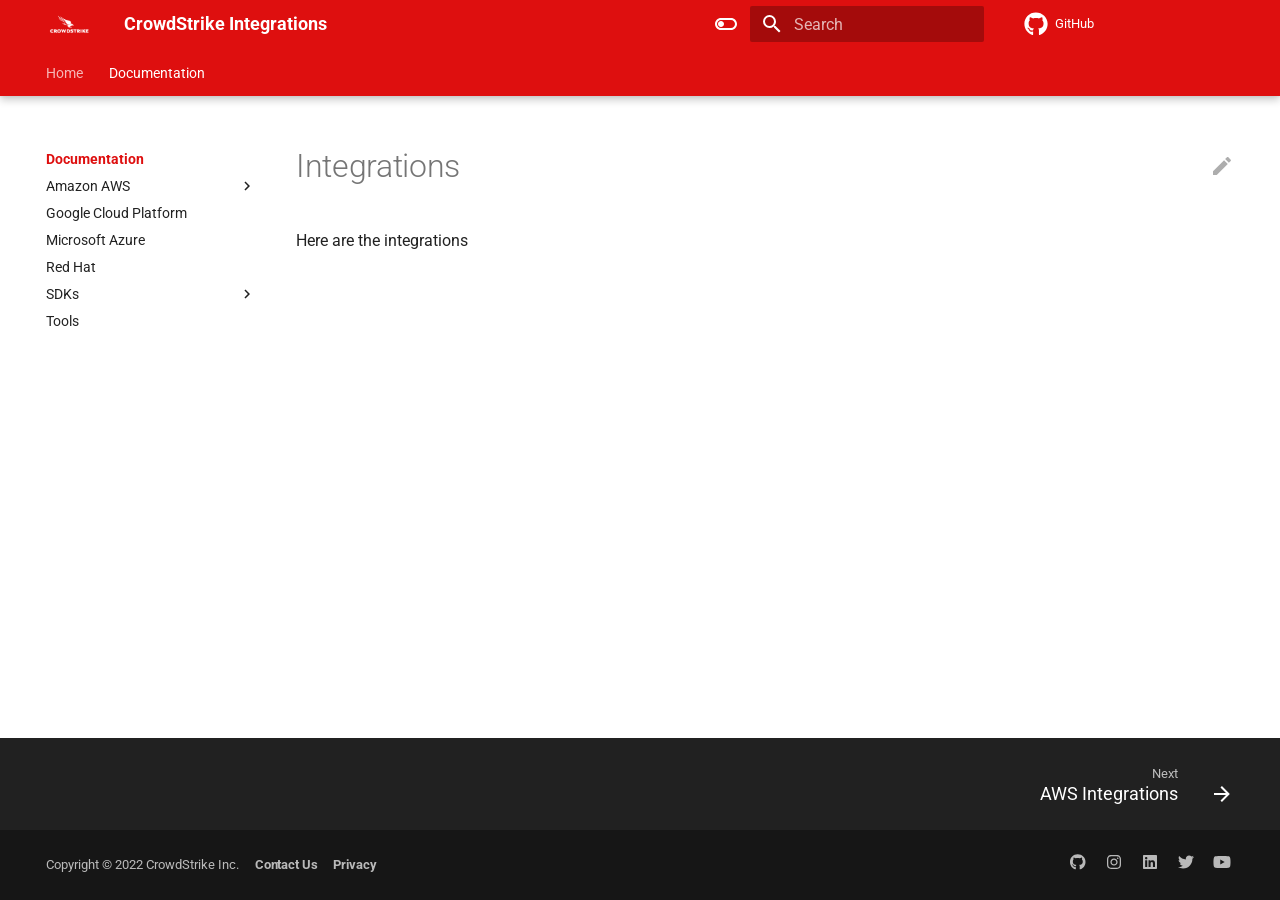
==== docs/index.html @ d3d18667 "Deployed 397cd1b with MkDocs version: 1.3.0" ====
<!doctype html>
<html lang="en" class="no-js">
  <head>
    
      <meta charset="utf-8">
      <meta name="viewport" content="width=device-width,initial-scale=1">
      
      
      
      <link rel="icon" href="../assets/img/CS_Logos_2020_FullRed.png">
      <meta name="generator" content="mkdocs-1.3.0, mkdocs-material-8.3.9">
    
    
      
        <title>Integrations - CrowdStrike Integrations</title>
      
    
    
      <link rel="stylesheet" href="../assets/stylesheets/main.1d29e8d0.min.css">
      
        
        <link rel="stylesheet" href="../assets/stylesheets/palette.cbb835fc.min.css">
        
      
      
    
    
    
      
        
        
        <link rel="preconnect" href="https://fonts.gstatic.com" crossorigin>
        <link rel="stylesheet" href="https://fonts.googleapis.com/css?family=Roboto:300,300i,400,400i,700,700i%7CRoboto+Mono:400,400i,700,700i&display=fallback">
        <style>:root{--md-text-font:"Roboto";--md-code-font:"Roboto Mono"}</style>
      
    
    
      <link rel="stylesheet" href="../stylesheets/extra.css">
    
    <script>__md_scope=new URL("..",location),__md_get=(e,_=localStorage,t=__md_scope)=>JSON.parse(_.getItem(t.pathname+"."+e)),__md_set=(e,_,t=localStorage,a=__md_scope)=>{try{t.setItem(a.pathname+"."+e,JSON.stringify(_))}catch(e){}}</script>
    
      

    
    
  </head>
  
  
    
    
      
    
    
    
    
    <body dir="ltr" data-md-color-scheme="default" data-md-color-primary="" data-md-color-accent="">
  
    
    
      <script>var palette=__md_get("__palette");if(palette&&"object"==typeof palette.color)for(var key of Object.keys(palette.color))document.body.setAttribute("data-md-color-"+key,palette.color[key])</script>
    
    <input class="md-toggle" data-md-toggle="drawer" type="checkbox" id="__drawer" autocomplete="off">
    <input class="md-toggle" data-md-toggle="search" type="checkbox" id="__search" autocomplete="off">
    <label class="md-overlay" for="__drawer"></label>
    <div data-md-component="skip">
      
        
        <a href="#integrations" class="md-skip">
          Skip to content
        </a>
      
    </div>
    <div data-md-component="announce">
      
    </div>
    
    
      

  

<header class="md-header md-header--lifted" data-md-component="header">
  <nav class="md-header__inner md-grid" aria-label="Header">
    <a href=".." title="CrowdStrike Integrations" class="md-header__button md-logo" aria-label="CrowdStrike Integrations" data-md-component="logo">
      
  <img src="../assets/img/CS_Logos_2020_FullWhite.png" alt="logo">

    </a>
    <label class="md-header__button md-icon" for="__drawer">
      <svg xmlns="http://www.w3.org/2000/svg" viewBox="0 0 24 24"><path d="M3 6h18v2H3V6m0 5h18v2H3v-2m0 5h18v2H3v-2Z"/></svg>
    </label>
    <div class="md-header__title" data-md-component="header-title">
      <div class="md-header__ellipsis">
        <div class="md-header__topic">
          <span class="md-ellipsis">
            CrowdStrike Integrations
          </span>
        </div>
        <div class="md-header__topic" data-md-component="header-topic">
          <span class="md-ellipsis">
            
              Integrations
            
          </span>
        </div>
      </div>
    </div>
    
      <form class="md-header__option" data-md-component="palette">
        
          
          
          <input class="md-option" data-md-color-media="" data-md-color-scheme="default" data-md-color-primary="" data-md-color-accent=""  aria-label="Switch to dark mode"  type="radio" name="__palette" id="__palette_1">
          
            <label class="md-header__button md-icon" title="Switch to dark mode" for="__palette_2" hidden>
              <svg xmlns="http://www.w3.org/2000/svg" viewBox="0 0 24 24"><path d="M17 6H7c-3.31 0-6 2.69-6 6s2.69 6 6 6h10c3.31 0 6-2.69 6-6s-2.69-6-6-6zm0 10H7c-2.21 0-4-1.79-4-4s1.79-4 4-4h10c2.21 0 4 1.79 4 4s-1.79 4-4 4zM7 9c-1.66 0-3 1.34-3 3s1.34 3 3 3 3-1.34 3-3-1.34-3-3-3z"/></svg>
            </label>
          
        
          
          
          <input class="md-option" data-md-color-media="" data-md-color-scheme="slate" data-md-color-primary="" data-md-color-accent=""  aria-label="Switch to light mode"  type="radio" name="__palette" id="__palette_2">
          
            <label class="md-header__button md-icon" title="Switch to light mode" for="__palette_1" hidden>
              <svg xmlns="http://www.w3.org/2000/svg" viewBox="0 0 24 24"><path d="M17 7H7a5 5 0 0 0-5 5 5 5 0 0 0 5 5h10a5 5 0 0 0 5-5 5 5 0 0 0-5-5m0 8a3 3 0 0 1-3-3 3 3 0 0 1 3-3 3 3 0 0 1 3 3 3 3 0 0 1-3 3Z"/></svg>
            </label>
          
        
      </form>
    
    
    
      <label class="md-header__button md-icon" for="__search">
        <svg xmlns="http://www.w3.org/2000/svg" viewBox="0 0 24 24"><path d="M9.5 3A6.5 6.5 0 0 1 16 9.5c0 1.61-.59 3.09-1.56 4.23l.27.27h.79l5 5-1.5 1.5-5-5v-.79l-.27-.27A6.516 6.516 0 0 1 9.5 16 6.5 6.5 0 0 1 3 9.5 6.5 6.5 0 0 1 9.5 3m0 2C7 5 5 7 5 9.5S7 14 9.5 14 14 12 14 9.5 12 5 9.5 5Z"/></svg>
      </label>
      <div class="md-search" data-md-component="search" role="dialog">
  <label class="md-search__overlay" for="__search"></label>
  <div class="md-search__inner" role="search">
    <form class="md-search__form" name="search">
      <input type="text" class="md-search__input" name="query" aria-label="Search" placeholder="Search" autocapitalize="off" autocorrect="off" autocomplete="off" spellcheck="false" data-md-component="search-query" required>
      <label class="md-search__icon md-icon" for="__search">
        <svg xmlns="http://www.w3.org/2000/svg" viewBox="0 0 24 24"><path d="M9.5 3A6.5 6.5 0 0 1 16 9.5c0 1.61-.59 3.09-1.56 4.23l.27.27h.79l5 5-1.5 1.5-5-5v-.79l-.27-.27A6.516 6.516 0 0 1 9.5 16 6.5 6.5 0 0 1 3 9.5 6.5 6.5 0 0 1 9.5 3m0 2C7 5 5 7 5 9.5S7 14 9.5 14 14 12 14 9.5 12 5 9.5 5Z"/></svg>
        <svg xmlns="http://www.w3.org/2000/svg" viewBox="0 0 24 24"><path d="M20 11v2H8l5.5 5.5-1.42 1.42L4.16 12l7.92-7.92L13.5 5.5 8 11h12Z"/></svg>
      </label>
      <nav class="md-search__options" aria-label="Search">
        
        <button type="reset" class="md-search__icon md-icon" aria-label="Clear" tabindex="-1">
          <svg xmlns="http://www.w3.org/2000/svg" viewBox="0 0 24 24"><path d="M19 6.41 17.59 5 12 10.59 6.41 5 5 6.41 10.59 12 5 17.59 6.41 19 12 13.41 17.59 19 19 17.59 13.41 12 19 6.41Z"/></svg>
        </button>
      </nav>
      
    </form>
    <div class="md-search__output">
      <div class="md-search__scrollwrap" data-md-scrollfix>
        <div class="md-search-result" data-md-component="search-result">
          <div class="md-search-result__meta">
            Initializing search
          </div>
          <ol class="md-search-result__list"></ol>
        </div>
      </div>
    </div>
  </div>
</div>
    
    
      <div class="md-header__source">
        <a href="https://github.com/crowdstrike/integrations" title="Go to repository" class="md-source" data-md-component="source">
  <div class="md-source__icon md-icon">
    
    <svg xmlns="http://www.w3.org/2000/svg" viewBox="0 0 496 512"><!--! Font Awesome Free 6.1.1 by @fontawesome - https://fontawesome.com License - https://fontawesome.com/license/free (Icons: CC BY 4.0, Fonts: SIL OFL 1.1, Code: MIT License) Copyright 2022 Fonticons, Inc.--><path d="M165.9 397.4c0 2-2.3 3.6-5.2 3.6-3.3.3-5.6-1.3-5.6-3.6 0-2 2.3-3.6 5.2-3.6 3-.3 5.6 1.3 5.6 3.6zm-31.1-4.5c-.7 2 1.3 4.3 4.3 4.9 2.6 1 5.6 0 6.2-2s-1.3-4.3-4.3-5.2c-2.6-.7-5.5.3-6.2 2.3zm44.2-1.7c-2.9.7-4.9 2.6-4.6 4.9.3 2 2.9 3.3 5.9 2.6 2.9-.7 4.9-2.6 4.6-4.6-.3-1.9-3-3.2-5.9-2.9zM244.8 8C106.1 8 0 113.3 0 252c0 110.9 69.8 205.8 169.5 239.2 12.8 2.3 17.3-5.6 17.3-12.1 0-6.2-.3-40.4-.3-61.4 0 0-70 15-84.7-29.8 0 0-11.4-29.1-27.8-36.6 0 0-22.9-15.7 1.6-15.4 0 0 24.9 2 38.6 25.8 21.9 38.6 58.6 27.5 72.9 20.9 2.3-16 8.8-27.1 16-33.7-55.9-6.2-112.3-14.3-112.3-110.5 0-27.5 7.6-41.3 23.6-58.9-2.6-6.5-11.1-33.3 2.6-67.9 20.9-6.5 69 27 69 27 20-5.6 41.5-8.5 62.8-8.5s42.8 2.9 62.8 8.5c0 0 48.1-33.6 69-27 13.7 34.7 5.2 61.4 2.6 67.9 16 17.7 25.8 31.5 25.8 58.9 0 96.5-58.9 104.2-114.8 110.5 9.2 7.9 17 22.9 17 46.4 0 33.7-.3 75.4-.3 83.6 0 6.5 4.6 14.4 17.3 12.1C428.2 457.8 496 362.9 496 252 496 113.3 383.5 8 244.8 8zM97.2 352.9c-1.3 1-1 3.3.7 5.2 1.6 1.6 3.9 2.3 5.2 1 1.3-1 1-3.3-.7-5.2-1.6-1.6-3.9-2.3-5.2-1zm-10.8-8.1c-.7 1.3.3 2.9 2.3 3.9 1.6 1 3.6.7 4.3-.7.7-1.3-.3-2.9-2.3-3.9-2-.6-3.6-.3-4.3.7zm32.4 35.6c-1.6 1.3-1 4.3 1.3 6.2 2.3 2.3 5.2 2.6 6.5 1 1.3-1.3.7-4.3-1.3-6.2-2.2-2.3-5.2-2.6-6.5-1zm-11.4-14.7c-1.6 1-1.6 3.6 0 5.9 1.6 2.3 4.3 3.3 5.6 2.3 1.6-1.3 1.6-3.9 0-6.2-1.4-2.3-4-3.3-5.6-2z"/></svg>
  </div>
  <div class="md-source__repository">
    GitHub
  </div>
</a>
      </div>
    
  </nav>
  
    
      
<nav class="md-tabs" aria-label="Tabs" data-md-component="tabs">
  <div class="md-tabs__inner md-grid">
    <ul class="md-tabs__list">
      
        
  
  


  <li class="md-tabs__item">
    <a href=".." class="md-tabs__link">
      Home
    </a>
  </li>

      
        
  
  
    
  


  
  
  
    <li class="md-tabs__item">
      <a href="./" class="md-tabs__link md-tabs__link--active">
        Documentation
      </a>
    </li>
  

      
    </ul>
  </div>
</nav>
    
  
</header>
    
    <div class="md-container" data-md-component="container">
      
      
        
      
      <main class="md-main" data-md-component="main">
        <div class="md-main__inner md-grid">
          
            
              
                
              
              <div class="md-sidebar md-sidebar--primary" data-md-component="sidebar" data-md-type="navigation" >
                <div class="md-sidebar__scrollwrap">
                  <div class="md-sidebar__inner">
                    

  


  

<nav class="md-nav md-nav--primary md-nav--lifted md-nav--integrated" aria-label="Navigation" data-md-level="0">
  <label class="md-nav__title" for="__drawer">
    <a href=".." title="CrowdStrike Integrations" class="md-nav__button md-logo" aria-label="CrowdStrike Integrations" data-md-component="logo">
      
  <img src="../assets/img/CS_Logos_2020_FullWhite.png" alt="logo">

    </a>
    CrowdStrike Integrations
  </label>
  
    <div class="md-nav__source">
      <a href="https://github.com/crowdstrike/integrations" title="Go to repository" class="md-source" data-md-component="source">
  <div class="md-source__icon md-icon">
    
    <svg xmlns="http://www.w3.org/2000/svg" viewBox="0 0 496 512"><!--! Font Awesome Free 6.1.1 by @fontawesome - https://fontawesome.com License - https://fontawesome.com/license/free (Icons: CC BY 4.0, Fonts: SIL OFL 1.1, Code: MIT License) Copyright 2022 Fonticons, Inc.--><path d="M165.9 397.4c0 2-2.3 3.6-5.2 3.6-3.3.3-5.6-1.3-5.6-3.6 0-2 2.3-3.6 5.2-3.6 3-.3 5.6 1.3 5.6 3.6zm-31.1-4.5c-.7 2 1.3 4.3 4.3 4.9 2.6 1 5.6 0 6.2-2s-1.3-4.3-4.3-5.2c-2.6-.7-5.5.3-6.2 2.3zm44.2-1.7c-2.9.7-4.9 2.6-4.6 4.9.3 2 2.9 3.3 5.9 2.6 2.9-.7 4.9-2.6 4.6-4.6-.3-1.9-3-3.2-5.9-2.9zM244.8 8C106.1 8 0 113.3 0 252c0 110.9 69.8 205.8 169.5 239.2 12.8 2.3 17.3-5.6 17.3-12.1 0-6.2-.3-40.4-.3-61.4 0 0-70 15-84.7-29.8 0 0-11.4-29.1-27.8-36.6 0 0-22.9-15.7 1.6-15.4 0 0 24.9 2 38.6 25.8 21.9 38.6 58.6 27.5 72.9 20.9 2.3-16 8.8-27.1 16-33.7-55.9-6.2-112.3-14.3-112.3-110.5 0-27.5 7.6-41.3 23.6-58.9-2.6-6.5-11.1-33.3 2.6-67.9 20.9-6.5 69 27 69 27 20-5.6 41.5-8.5 62.8-8.5s42.8 2.9 62.8 8.5c0 0 48.1-33.6 69-27 13.7 34.7 5.2 61.4 2.6 67.9 16 17.7 25.8 31.5 25.8 58.9 0 96.5-58.9 104.2-114.8 110.5 9.2 7.9 17 22.9 17 46.4 0 33.7-.3 75.4-.3 83.6 0 6.5 4.6 14.4 17.3 12.1C428.2 457.8 496 362.9 496 252 496 113.3 383.5 8 244.8 8zM97.2 352.9c-1.3 1-1 3.3.7 5.2 1.6 1.6 3.9 2.3 5.2 1 1.3-1 1-3.3-.7-5.2-1.6-1.6-3.9-2.3-5.2-1zm-10.8-8.1c-.7 1.3.3 2.9 2.3 3.9 1.6 1 3.6.7 4.3-.7.7-1.3-.3-2.9-2.3-3.9-2-.6-3.6-.3-4.3.7zm32.4 35.6c-1.6 1.3-1 4.3 1.3 6.2 2.3 2.3 5.2 2.6 6.5 1 1.3-1.3.7-4.3-1.3-6.2-2.2-2.3-5.2-2.6-6.5-1zm-11.4-14.7c-1.6 1-1.6 3.6 0 5.9 1.6 2.3 4.3 3.3 5.6 2.3 1.6-1.3 1.6-3.9 0-6.2-1.4-2.3-4-3.3-5.6-2z"/></svg>
  </div>
  <div class="md-source__repository">
    GitHub
  </div>
</a>
    </div>
  
  <ul class="md-nav__list" data-md-scrollfix>
    
      
      
      

  
  
  
    <li class="md-nav__item">
      <a href=".." class="md-nav__link">
        Home
      </a>
    </li>
  

    
      
      
      

  
  
    
  
  
    
    <li class="md-nav__item md-nav__item--active md-nav__item--nested">
      
      
        <input class="md-nav__toggle md-toggle" data-md-toggle="__nav_2" type="checkbox" id="__nav_2" checked>
      
      
      
        
          
            
          
        
          
        
          
        
          
        
          
        
          
        
          
        
      
      
        
        
        <div class="md-nav__link md-nav__link--index md-nav__link--active">
          <a href="./">Documentation</a>
          
            <label for="__nav_2">
              <span class="md-nav__icon md-icon"></span>
            </label>
          
        </div>
      
      <nav class="md-nav" aria-label="Documentation" data-md-level="1">
        <label class="md-nav__title" for="__nav_2">
          <span class="md-nav__icon md-icon"></span>
          Documentation
        </label>
        <ul class="md-nav__list" data-md-scrollfix>
          
            
          
            
              
  
  
  
    
    <li class="md-nav__item md-nav__item--nested">
      
      
        <input class="md-nav__toggle md-toggle" data-md-toggle="__nav_2_2" type="checkbox" id="__nav_2_2" >
      
      
      
        
          
            
          
        
          
        
          
        
      
      
        
        
        <div class="md-nav__link md-nav__link--index ">
          <a href="aws/">Amazon AWS</a>
          
            <label for="__nav_2_2">
              <span class="md-nav__icon md-icon"></span>
            </label>
          
        </div>
      
      <nav class="md-nav" aria-label="Amazon AWS" data-md-level="2">
        <label class="md-nav__title" for="__nav_2_2">
          <span class="md-nav__icon md-icon"></span>
          Amazon AWS
        </label>
        <ul class="md-nav__list" data-md-scrollfix>
          
            
          
            
              
  
  
  
    
    <li class="md-nav__item md-nav__item--nested">
      
      
        <input class="md-nav__toggle md-toggle" data-md-toggle="__nav_2_2_2" type="checkbox" id="__nav_2_2_2" >
      
      
      
        
          
        
          
        
      
      
        <label class="md-nav__link" for="__nav_2_2_2">
          AWS Network Firewall
          <span class="md-nav__icon md-icon"></span>
        </label>
      
      <nav class="md-nav" aria-label="AWS Network Firewall" data-md-level="3">
        <label class="md-nav__title" for="__nav_2_2_2">
          <span class="md-nav__icon md-icon"></span>
          AWS Network Firewall
        </label>
        <ul class="md-nav__list" data-md-scrollfix>
          
            
              
  
  
  
    <li class="md-nav__item">
      <a href="aws/aws-network-firewall/about/" class="md-nav__link">
        About AWS Firewall
      </a>
    </li>
  

            
          
            
              
  
  
  
    <li class="md-nav__item">
      <a href="aws/aws-network-firewall/cs-threat-intel/" class="md-nav__link">
        Integrating with CrowdStrike Threat Intelligence
      </a>
    </li>
  

            
          
        </ul>
      </nav>
    </li>
  

            
          
            
              
  
  
  
    
    <li class="md-nav__item md-nav__item--nested">
      
      
        <input class="md-nav__toggle md-toggle" data-md-toggle="__nav_2_2_3" type="checkbox" id="__nav_2_2_3" >
      
      
      
        
          
            
          
        
      
      
        
        
        <div class="md-nav__link md-nav__link--index ">
          <a href="aws/aws-security-hub/">AWS Security Hub</a>
          
        </div>
      
      <nav class="md-nav" aria-label="AWS Security Hub" data-md-level="3">
        <label class="md-nav__title" for="__nav_2_2_3">
          <span class="md-nav__icon md-icon"></span>
          AWS Security Hub
        </label>
        <ul class="md-nav__list" data-md-scrollfix>
          
            
          
        </ul>
      </nav>
    </li>
  

            
          
        </ul>
      </nav>
    </li>
  

            
          
            
              
  
  
  
    
    <li class="md-nav__item md-nav__item--nested">
      
      
        <input class="md-nav__toggle md-toggle" data-md-toggle="__nav_2_3" type="checkbox" id="__nav_2_3" >
      
      
      
        
          
            
          
        
      
      
        
        
        <div class="md-nav__link md-nav__link--index ">
          <a href="google/">Google Cloud Platform</a>
          
        </div>
      
      <nav class="md-nav" aria-label="Google Cloud Platform" data-md-level="2">
        <label class="md-nav__title" for="__nav_2_3">
          <span class="md-nav__icon md-icon"></span>
          Google Cloud Platform
        </label>
        <ul class="md-nav__list" data-md-scrollfix>
          
            
          
        </ul>
      </nav>
    </li>
  

            
          
            
              
  
  
  
    
    <li class="md-nav__item md-nav__item--nested">
      
      
        <input class="md-nav__toggle md-toggle" data-md-toggle="__nav_2_4" type="checkbox" id="__nav_2_4" >
      
      
      
        
          
            
          
        
      
      
        
        
        <div class="md-nav__link md-nav__link--index ">
          <a href="microsoft/">Microsoft Azure</a>
          
        </div>
      
      <nav class="md-nav" aria-label="Microsoft Azure" data-md-level="2">
        <label class="md-nav__title" for="__nav_2_4">
          <span class="md-nav__icon md-icon"></span>
          Microsoft Azure
        </label>
        <ul class="md-nav__list" data-md-scrollfix>
          
            
          
        </ul>
      </nav>
    </li>
  

            
          
            
              
  
  
  
    
    <li class="md-nav__item md-nav__item--nested">
      
      
        <input class="md-nav__toggle md-toggle" data-md-toggle="__nav_2_5" type="checkbox" id="__nav_2_5" >
      
      
      
        
          
            
          
        
      
      
        
        
        <div class="md-nav__link md-nav__link--index ">
          <a href="redhat/">Red Hat</a>
          
        </div>
      
      <nav class="md-nav" aria-label="Red Hat" data-md-level="2">
        <label class="md-nav__title" for="__nav_2_5">
          <span class="md-nav__icon md-icon"></span>
          Red Hat
        </label>
        <ul class="md-nav__list" data-md-scrollfix>
          
            
          
        </ul>
      </nav>
    </li>
  

            
          
            
              
  
  
  
    
    <li class="md-nav__item md-nav__item--nested">
      
      
        <input class="md-nav__toggle md-toggle" data-md-toggle="__nav_2_6" type="checkbox" id="__nav_2_6" >
      
      
      
        
          
            
          
        
          
        
      
      
        
        
        <div class="md-nav__link md-nav__link--index ">
          <a href="sdk/">SDKs</a>
          
            <label for="__nav_2_6">
              <span class="md-nav__icon md-icon"></span>
            </label>
          
        </div>
      
      <nav class="md-nav" aria-label="SDKs" data-md-level="2">
        <label class="md-nav__title" for="__nav_2_6">
          <span class="md-nav__icon md-icon"></span>
          SDKs
        </label>
        <ul class="md-nav__list" data-md-scrollfix>
          
            
          
            
              
  
  
  
    
    <li class="md-nav__item md-nav__item--nested">
      
      
        <input class="md-nav__toggle md-toggle" data-md-toggle="__nav_2_6_2" type="checkbox" id="__nav_2_6_2" >
      
      
      
        
          
            
          
        
      
      
        
        
        <div class="md-nav__link md-nav__link--index ">
          <a href="sdk/gofalcon/">Gofalcon</a>
          
        </div>
      
      <nav class="md-nav" aria-label="Gofalcon" data-md-level="3">
        <label class="md-nav__title" for="__nav_2_6_2">
          <span class="md-nav__icon md-icon"></span>
          Gofalcon
        </label>
        <ul class="md-nav__list" data-md-scrollfix>
          
            
          
        </ul>
      </nav>
    </li>
  

            
          
        </ul>
      </nav>
    </li>
  

            
          
            
              
  
  
  
    
    <li class="md-nav__item md-nav__item--nested">
      
      
        <input class="md-nav__toggle md-toggle" data-md-toggle="__nav_2_7" type="checkbox" id="__nav_2_7" >
      
      
      
        
          
            
          
        
      
      
        
        
        <div class="md-nav__link md-nav__link--index ">
          <a href="tools/">Tools</a>
          
        </div>
      
      <nav class="md-nav" aria-label="Tools" data-md-level="2">
        <label class="md-nav__title" for="__nav_2_7">
          <span class="md-nav__icon md-icon"></span>
          Tools
        </label>
        <ul class="md-nav__list" data-md-scrollfix>
          
            
          
        </ul>
      </nav>
    </li>
  

            
          
        </ul>
      </nav>
    </li>
  

    
  </ul>
</nav>
                  </div>
                </div>
              </div>
            
            
          
          <div class="md-content" data-md-component="content">
            <article class="md-content__inner md-typeset">
              
                
  <a href="https://github.com/crowdstrike/integrations/edit/main/docs/docs/index.md" title="Edit this page" class="md-content__button md-icon">
    <svg xmlns="http://www.w3.org/2000/svg" viewBox="0 0 24 24"><path d="M20.71 7.04c.39-.39.39-1.04 0-1.41l-2.34-2.34c-.37-.39-1.02-.39-1.41 0l-1.84 1.83 3.75 3.75M3 17.25V21h3.75L17.81 9.93l-3.75-3.75L3 17.25Z"/></svg>
  </a>


  
  




<h1 id="integrations">Integrations<a class="headerlink" href="#integrations" title="Permanent link">&para;</a></h1>
<p>Here are the integrations</p>

              
            </article>
            
          </div>
        </div>
        
          <a href="#" class="md-top md-icon" data-md-component="top" hidden>
            <svg xmlns="http://www.w3.org/2000/svg" viewBox="0 0 24 24"><path d="M13 20h-2V8l-5.5 5.5-1.42-1.42L12 4.16l7.92 7.92-1.42 1.42L13 8v12Z"/></svg>
            Back to top
          </a>
        
      </main>
      
        <footer class="md-footer">
	
	
          
	    
	  
	  
        
          
	  
        
          
	  
        
  
    <nav class="md-footer__inner md-grid" aria-label="Footer">
      
      
      
        
        <a href="aws/" class="md-footer__link md-footer__link--next" aria-label="Next: AWS Integrations" rel="next">
          <div class="md-footer__title">
            <div class="md-ellipsis">
              <span class="md-footer__direction">
                Next
              </span>
              AWS Integrations
            </div>
          </div>
          <div class="md-footer__button md-icon">
            <svg xmlns="http://www.w3.org/2000/svg" viewBox="0 0 24 24"><path d="M4 11v2h12l-5.5 5.5 1.42 1.42L19.84 12l-7.92-7.92L10.5 5.5 16 11H4Z"/></svg>
          </div>
        </a>
      
      
    </nav>
  
  <div class="md-footer-meta md-typeset">
    <div class="md-footer-meta__inner md-grid">
      <div class="md-copyright">
    <div class="md-copyright__highlight" style="display: inline-block;">
	    Copyright &copy; 2022 CrowdStrike Inc. 
    </div>
    <div style="display: inline-block; margin-left: 1em" >
	    <h4><a href="https://www.crowdstrike.com/contact-us"/>Contact Us</a></h4>
    </div>
    <div style="display: inline-block; margin-left: 1em;">
            <h4><a href="https://www.crowdstrike.com/privacy-notice"/>Privacy</a></h4>
    </div>
</div>
      
        <div class="md-social">
  
    
    
      
      
    
    <a href="https://github.com/crowdstrike" target="_blank" rel="noopener" title="github.com" class="md-social__link">
      <svg xmlns="http://www.w3.org/2000/svg" viewBox="0 0 496 512"><!--! Font Awesome Free 6.1.1 by @fontawesome - https://fontawesome.com License - https://fontawesome.com/license/free (Icons: CC BY 4.0, Fonts: SIL OFL 1.1, Code: MIT License) Copyright 2022 Fonticons, Inc.--><path d="M165.9 397.4c0 2-2.3 3.6-5.2 3.6-3.3.3-5.6-1.3-5.6-3.6 0-2 2.3-3.6 5.2-3.6 3-.3 5.6 1.3 5.6 3.6zm-31.1-4.5c-.7 2 1.3 4.3 4.3 4.9 2.6 1 5.6 0 6.2-2s-1.3-4.3-4.3-5.2c-2.6-.7-5.5.3-6.2 2.3zm44.2-1.7c-2.9.7-4.9 2.6-4.6 4.9.3 2 2.9 3.3 5.9 2.6 2.9-.7 4.9-2.6 4.6-4.6-.3-1.9-3-3.2-5.9-2.9zM244.8 8C106.1 8 0 113.3 0 252c0 110.9 69.8 205.8 169.5 239.2 12.8 2.3 17.3-5.6 17.3-12.1 0-6.2-.3-40.4-.3-61.4 0 0-70 15-84.7-29.8 0 0-11.4-29.1-27.8-36.6 0 0-22.9-15.7 1.6-15.4 0 0 24.9 2 38.6 25.8 21.9 38.6 58.6 27.5 72.9 20.9 2.3-16 8.8-27.1 16-33.7-55.9-6.2-112.3-14.3-112.3-110.5 0-27.5 7.6-41.3 23.6-58.9-2.6-6.5-11.1-33.3 2.6-67.9 20.9-6.5 69 27 69 27 20-5.6 41.5-8.5 62.8-8.5s42.8 2.9 62.8 8.5c0 0 48.1-33.6 69-27 13.7 34.7 5.2 61.4 2.6 67.9 16 17.7 25.8 31.5 25.8 58.9 0 96.5-58.9 104.2-114.8 110.5 9.2 7.9 17 22.9 17 46.4 0 33.7-.3 75.4-.3 83.6 0 6.5 4.6 14.4 17.3 12.1C428.2 457.8 496 362.9 496 252 496 113.3 383.5 8 244.8 8zM97.2 352.9c-1.3 1-1 3.3.7 5.2 1.6 1.6 3.9 2.3 5.2 1 1.3-1 1-3.3-.7-5.2-1.6-1.6-3.9-2.3-5.2-1zm-10.8-8.1c-.7 1.3.3 2.9 2.3 3.9 1.6 1 3.6.7 4.3-.7.7-1.3-.3-2.9-2.3-3.9-2-.6-3.6-.3-4.3.7zm32.4 35.6c-1.6 1.3-1 4.3 1.3 6.2 2.3 2.3 5.2 2.6 6.5 1 1.3-1.3.7-4.3-1.3-6.2-2.2-2.3-5.2-2.6-6.5-1zm-11.4-14.7c-1.6 1-1.6 3.6 0 5.9 1.6 2.3 4.3 3.3 5.6 2.3 1.6-1.3 1.6-3.9 0-6.2-1.4-2.3-4-3.3-5.6-2z"/></svg>
    </a>
  
    
    
      
      
    
    <a href="https://instagram.com/crowdstrike" target="_blank" rel="noopener" title="instagram.com" class="md-social__link">
      <svg xmlns="http://www.w3.org/2000/svg" viewBox="0 0 448 512"><!--! Font Awesome Free 6.1.1 by @fontawesome - https://fontawesome.com License - https://fontawesome.com/license/free (Icons: CC BY 4.0, Fonts: SIL OFL 1.1, Code: MIT License) Copyright 2022 Fonticons, Inc.--><path d="M224.1 141c-63.6 0-114.9 51.3-114.9 114.9s51.3 114.9 114.9 114.9S339 319.5 339 255.9 287.7 141 224.1 141zm0 189.6c-41.1 0-74.7-33.5-74.7-74.7s33.5-74.7 74.7-74.7 74.7 33.5 74.7 74.7-33.6 74.7-74.7 74.7zm146.4-194.3c0 14.9-12 26.8-26.8 26.8-14.9 0-26.8-12-26.8-26.8s12-26.8 26.8-26.8 26.8 12 26.8 26.8zm76.1 27.2c-1.7-35.9-9.9-67.7-36.2-93.9-26.2-26.2-58-34.4-93.9-36.2-37-2.1-147.9-2.1-184.9 0-35.8 1.7-67.6 9.9-93.9 36.1s-34.4 58-36.2 93.9c-2.1 37-2.1 147.9 0 184.9 1.7 35.9 9.9 67.7 36.2 93.9s58 34.4 93.9 36.2c37 2.1 147.9 2.1 184.9 0 35.9-1.7 67.7-9.9 93.9-36.2 26.2-26.2 34.4-58 36.2-93.9 2.1-37 2.1-147.8 0-184.8zM398.8 388c-7.8 19.6-22.9 34.7-42.6 42.6-29.5 11.7-99.5 9-132.1 9s-102.7 2.6-132.1-9c-19.6-7.8-34.7-22.9-42.6-42.6-11.7-29.5-9-99.5-9-132.1s-2.6-102.7 9-132.1c7.8-19.6 22.9-34.7 42.6-42.6 29.5-11.7 99.5-9 132.1-9s102.7-2.6 132.1 9c19.6 7.8 34.7 22.9 42.6 42.6 11.7 29.5 9 99.5 9 132.1s2.7 102.7-9 132.1z"/></svg>
    </a>
  
    
    
      
      
    
    <a href="https://linkedin.com/company/crowdstrike" target="_blank" rel="noopener" title="linkedin.com" class="md-social__link">
      <svg xmlns="http://www.w3.org/2000/svg" viewBox="0 0 448 512"><!--! Font Awesome Free 6.1.1 by @fontawesome - https://fontawesome.com License - https://fontawesome.com/license/free (Icons: CC BY 4.0, Fonts: SIL OFL 1.1, Code: MIT License) Copyright 2022 Fonticons, Inc.--><path d="M416 32H31.9C14.3 32 0 46.5 0 64.3v383.4C0 465.5 14.3 480 31.9 480H416c17.6 0 32-14.5 32-32.3V64.3c0-17.8-14.4-32.3-32-32.3zM135.4 416H69V202.2h66.5V416zm-33.2-243c-21.3 0-38.5-17.3-38.5-38.5S80.9 96 102.2 96c21.2 0 38.5 17.3 38.5 38.5 0 21.3-17.2 38.5-38.5 38.5zm282.1 243h-66.4V312c0-24.8-.5-56.7-34.5-56.7-34.6 0-39.9 27-39.9 54.9V416h-66.4V202.2h63.7v29.2h.9c8.9-16.8 30.6-34.5 62.9-34.5 67.2 0 79.7 44.3 79.7 101.9V416z"/></svg>
    </a>
  
    
    
      
      
    
    <a href="https://twitter.com/crowdstrike" target="_blank" rel="noopener" title="twitter.com" class="md-social__link">
      <svg xmlns="http://www.w3.org/2000/svg" viewBox="0 0 512 512"><!--! Font Awesome Free 6.1.1 by @fontawesome - https://fontawesome.com License - https://fontawesome.com/license/free (Icons: CC BY 4.0, Fonts: SIL OFL 1.1, Code: MIT License) Copyright 2022 Fonticons, Inc.--><path d="M459.37 151.716c.325 4.548.325 9.097.325 13.645 0 138.72-105.583 298.558-298.558 298.558-59.452 0-114.68-17.219-161.137-47.106 8.447.974 16.568 1.299 25.34 1.299 49.055 0 94.213-16.568 130.274-44.832-46.132-.975-84.792-31.188-98.112-72.772 6.498.974 12.995 1.624 19.818 1.624 9.421 0 18.843-1.3 27.614-3.573-48.081-9.747-84.143-51.98-84.143-102.985v-1.299c13.969 7.797 30.214 12.67 47.431 13.319-28.264-18.843-46.781-51.005-46.781-87.391 0-19.492 5.197-37.36 14.294-52.954 51.655 63.675 129.3 105.258 216.365 109.807-1.624-7.797-2.599-15.918-2.599-24.04 0-57.828 46.782-104.934 104.934-104.934 30.213 0 57.502 12.67 76.67 33.137 23.715-4.548 46.456-13.32 66.599-25.34-7.798 24.366-24.366 44.833-46.132 57.827 21.117-2.273 41.584-8.122 60.426-16.243-14.292 20.791-32.161 39.308-52.628 54.253z"/></svg>
    </a>
  
    
    
      
      
    
    <a href="https://www.youtube.com/channel/UCsRdY9CtEVWTNO4ulwfzqVA" target="_blank" rel="noopener" title="www.youtube.com" class="md-social__link">
      <svg xmlns="http://www.w3.org/2000/svg" viewBox="0 0 576 512"><!--! Font Awesome Free 6.1.1 by @fontawesome - https://fontawesome.com License - https://fontawesome.com/license/free (Icons: CC BY 4.0, Fonts: SIL OFL 1.1, Code: MIT License) Copyright 2022 Fonticons, Inc.--><path d="M549.655 124.083c-6.281-23.65-24.787-42.276-48.284-48.597C458.781 64 288 64 288 64S117.22 64 74.629 75.486c-23.497 6.322-42.003 24.947-48.284 48.597-11.412 42.867-11.412 132.305-11.412 132.305s0 89.438 11.412 132.305c6.281 23.65 24.787 41.5 48.284 47.821C117.22 448 288 448 288 448s170.78 0 213.371-11.486c23.497-6.321 42.003-24.171 48.284-47.821 11.412-42.867 11.412-132.305 11.412-132.305s0-89.438-11.412-132.305zm-317.51 213.508V175.185l142.739 81.205-142.739 81.201z"/></svg>
    </a>
  
</div>
      
    </div>
  </div>
</footer>
      
    </div>
    <div class="md-dialog" data-md-component="dialog">
      <div class="md-dialog__inner md-typeset"></div>
    </div>
    <script id="__config" type="application/json">{"base": "..", "features": ["navigation.tabs", "navigation.indexes", "navigation.instant", "navigation.top", "navigation.tabs.sticky", "toc.integrate", "toc.follow"], "search": "../assets/javascripts/workers/search.b97dbffb.min.js", "translations": {"clipboard.copied": "Copied to clipboard", "clipboard.copy": "Copy to clipboard", "search.config.lang": "en", "search.config.pipeline": "trimmer, stopWordFilter", "search.config.separator": "[\\s\\-]+", "search.placeholder": "Search", "search.result.more.one": "1 more on this page", "search.result.more.other": "# more on this page", "search.result.none": "No matching documents", "search.result.one": "1 matching document", "search.result.other": "# matching documents", "search.result.placeholder": "Type to start searching", "search.result.term.missing": "Missing", "select.version.title": "Select version"}}</script>
    
    
      <script src="../assets/javascripts/bundle.6c7ad80a.min.js"></script>
      
    
  </body>
</html>
---- assets/stylesheets/main.1d29e8d0.min.css ----
@charset "UTF-8";html{-webkit-text-size-adjust:none;-moz-text-size-adjust:none;-ms-text-size-adjust:none;text-size-adjust:none;box-sizing:border-box}*,:after,:before{box-sizing:inherit}@media (prefers-reduced-motion){*,:after,:before{transition:none!important}}body{margin:0}a,button,input,label{-webkit-tap-highlight-color:transparent}a{color:inherit;text-decoration:none}hr{border:0;box-sizing:initial;display:block;height:.05rem;overflow:visible;padding:0}small{font-size:80%}sub,sup{line-height:1em}img{border-style:none}table{border-collapse:initial;border-spacing:0}td,th{font-weight:400;vertical-align:top}button{background:transparent;border:0;font-family:inherit;font-size:inherit;margin:0;padding:0}input{border:0;outline:none}:root,[data-md-color-scheme=default]{--md-default-fg-color:rgba(0,0,0,.87);--md-default-fg-color--light:rgba(0,0,0,.54);--md-default-fg-color--lighter:rgba(0,0,0,.32);--md-default-fg-color--lightest:rgba(0,0,0,.07);--md-default-bg-color:#fff;--md-default-bg-color--light:hsla(0,0%,100%,.7);--md-default-bg-color--lighter:hsla(0,0%,100%,.3);--md-default-bg-color--lightest:hsla(0,0%,100%,.12);--md-primary-fg-color:#4051b5;--md-primary-fg-color--light:#5d6cc0;--md-primary-fg-color--dark:#303fa1;--md-primary-bg-color:#fff;--md-primary-bg-color--light:hsla(0,0%,100%,.7);--md-accent-fg-color:#526cfe;--md-accent-fg-color--transparent:rgba(82,108,254,.1);--md-accent-bg-color:#fff;--md-accent-bg-color--light:hsla(0,0%,100%,.7);--md-code-fg-color:#36464e;--md-code-bg-color:#f5f5f5;--md-code-hl-color:rgba(255,255,0,.5);--md-code-hl-number-color:#d52a2a;--md-code-hl-special-color:#db1457;--md-code-hl-function-color:#a846b9;--md-code-hl-constant-color:#6e59d9;--md-code-hl-keyword-color:#3f6ec6;--md-code-hl-string-color:#1c7d4d;--md-code-hl-name-color:var(--md-code-fg-color);--md-code-hl-operator-color:var(--md-default-fg-color--light);--md-code-hl-punctuation-color:var(--md-default-fg-color--light);--md-code-hl-comment-color:var(--md-default-fg-color--light);--md-code-hl-generic-color:var(--md-default-fg-color--light);--md-code-hl-variable-color:var(--md-default-fg-color--light);--md-typeset-color:var(--md-default-fg-color);--md-typeset-a-color:var(--md-primary-fg-color);--md-typeset-mark-color:rgba(255,255,0,.5);--md-typeset-del-color:rgba(245,80,61,.15);--md-typeset-ins-color:rgba(11,213,112,.15);--md-typeset-kbd-color:#fafafa;--md-typeset-kbd-accent-color:#fff;--md-typeset-kbd-border-color:#b8b8b8;--md-typeset-table-color:rgba(0,0,0,.12);--md-admonition-fg-color:var(--md-default-fg-color);--md-admonition-bg-color:var(--md-default-bg-color);--md-footer-fg-color:#fff;--md-footer-fg-color--light:hsla(0,0%,100%,.7);--md-footer-fg-color--lighter:hsla(0,0%,100%,.3);--md-footer-bg-color:rgba(0,0,0,.87);--md-footer-bg-color--dark:rgba(0,0,0,.32);--md-shadow-z1:0 0.2rem 0.5rem rgba(0,0,0,.05),0 0 0.05rem rgba(0,0,0,.1);--md-shadow-z2:0 0.2rem 0.5rem rgba(0,0,0,.1),0 0 0.05rem rgba(0,0,0,.25);--md-shadow-z3:0 0.2rem 0.5rem rgba(0,0,0,.2),0 0 0.05rem rgba(0,0,0,.35)}.md-icon svg{fill:currentcolor;display:block;height:1.2rem;width:1.2rem}body{-webkit-font-smoothing:antialiased;-moz-osx-font-smoothing:grayscale;--md-text-font-family:var(--md-text-font,_),-apple-system,BlinkMacSystemFont,Helvetica,Arial,sans-serif;--md-code-font-family:var(--md-code-font,_),SFMono-Regular,Consolas,Menlo,monospace}body,input{font-feature-settings:"kern","liga";font-family:var(--md-text-font-family)}body,code,input,kbd,pre{color:var(--md-typeset-color)}code,kbd,pre{font-feature-settings:"kern";font-family:var(--md-code-font-family)}:root{--md-typeset-table-sort-icon:url('data:image/svg+xml;charset=utf-8,<svg xmlns="http://www.w3.org/2000/svg" viewBox="0 0 24 24"><path d="m18 21-4-4h3V7h-3l4-4 4 4h-3v10h3M2 19v-2h10v2M2 13v-2h7v2M2 7V5h4v2H2Z"/></svg>');--md-typeset-table-sort-icon--asc:url('data:image/svg+xml;charset=utf-8,<svg xmlns="http://www.w3.org/2000/svg" viewBox="0 0 24 24"><path d="M19 17h3l-4 4-4-4h3V3h2M2 17h10v2H2M6 5v2H2V5m0 6h7v2H2v-2Z"/></svg>');--md-typeset-table-sort-icon--desc:url('data:image/svg+xml;charset=utf-8,<svg xmlns="http://www.w3.org/2000/svg" viewBox="0 0 24 24"><path d="M19 7h3l-4-4-4 4h3v14h2M2 17h10v2H2M6 5v2H2V5m0 6h7v2H2v-2Z"/></svg>')}.md-typeset{-webkit-print-color-adjust:exact;color-adjust:exact;font-size:.8rem;line-height:1.6}@media print{.md-typeset{font-size:.68rem}}.md-typeset blockquote,.md-typeset dl,.md-typeset figure,.md-typeset ol,.md-typeset pre,.md-typeset ul{margin-bottom:1em;margin-top:1em}.md-typeset h1{color:var(--md-default-fg-color--light);font-size:2em;line-height:1.3;margin:0 0 1.25em}.md-typeset h1,.md-typeset h2{font-weight:300;letter-spacing:-.01em}.md-typeset h2{font-size:1.5625em;line-height:1.4;margin:1.6em 0 .64em}.md-typeset h3{font-size:1.25em;font-weight:400;letter-spacing:-.01em;line-height:1.5;margin:1.6em 0 .8em}.md-typeset h2+h3{margin-top:.8em}.md-typeset h4{font-weight:700;letter-spacing:-.01em;margin:1em 0}.md-typeset h5,.md-typeset h6{color:var(--md-default-fg-color--light);font-size:.8em;font-weight:700;letter-spacing:-.01em;margin:1.25em 0}.md-typeset h5{text-transform:uppercase}.md-typeset hr{border-bottom:.05rem solid var(--md-default-fg-color--lightest);display:flow-root;margin:1.5em 0}.md-typeset a{color:var(--md-typeset-a-color);word-break:break-word}.md-typeset a,.md-typeset a:before{transition:color 125ms}.md-typeset a:focus,.md-typeset a:hover{color:var(--md-accent-fg-color)}.md-typeset a:focus code,.md-typeset a:hover code{background-color:var(--md-accent-fg-color--transparent)}.md-typeset a code{color:currentcolor;transition:background-color 125ms}.md-typeset a.focus-visible{outline-color:var(--md-accent-fg-color);outline-offset:.2rem}.md-typeset code,.md-typeset kbd,.md-typeset pre{color:var(--md-code-fg-color);direction:ltr}@media print{.md-typeset code,.md-typeset kbd,.md-typeset pre{white-space:pre-wrap}}.md-typeset code{background-color:var(--md-code-bg-color);border-radius:.1rem;-webkit-box-decoration-break:clone;box-decoration-break:clone;font-size:.85em;padding:0 .2941176471em;word-break:break-word}.md-typeset code:not(.focus-visible){-webkit-tap-highlight-color:transparent;outline:none}.md-typeset pre{display:flow-root;line-height:1.4;position:relative}.md-typeset pre>code{-webkit-box-decoration-break:slice;box-decoration-break:slice;box-shadow:none;display:block;margin:0;outline-color:var(--md-accent-fg-color);overflow:auto;padding:.7720588235em 1.1764705882em;scrollbar-color:var(--md-default-fg-color--lighter) transparent;scrollbar-width:thin;touch-action:auto;word-break:normal}.md-typeset pre>code:hover{scrollbar-color:var(--md-accent-fg-color) transparent}.md-typeset pre>code::-webkit-scrollbar{height:.2rem;width:.2rem}.md-typeset pre>code::-webkit-scrollbar-thumb{background-color:var(--md-default-fg-color--lighter)}.md-typeset pre>code::-webkit-scrollbar-thumb:hover{background-color:var(--md-accent-fg-color)}.md-typeset kbd{background-color:var(--md-typeset-kbd-color);border-radius:.1rem;box-shadow:0 .1rem 0 .05rem var(--md-typeset-kbd-border-color),0 .1rem 0 var(--md-typeset-kbd-border-color),0 -.1rem .2rem var(--md-typeset-kbd-accent-color) inset;color:var(--md-default-fg-color);display:inline-block;font-size:.75em;padding:0 .6666666667em;vertical-align:text-top;word-break:break-word}.md-typeset mark{background-color:var(--md-typeset-mark-color);-webkit-box-decoration-break:clone;box-decoration-break:clone;color:inherit;word-break:break-word}.md-typeset abbr{border-bottom:.05rem dotted var(--md-default-fg-color--light);cursor:help;text-decoration:none}@media (hover:none){.md-typeset abbr{position:relative}.md-typeset abbr[title]:-webkit-any(:focus,:hover):after{background-color:var(--md-default-fg-color);border-radius:.1rem;box-shadow:var(--md-shadow-z3);color:var(--md-default-bg-color);content:attr(title);display:inline-block;font-size:.7rem;margin-top:2em;max-width:80%;min-width:-webkit-max-content;min-width:max-content;padding:.2rem .3rem;position:absolute;width:auto}.md-typeset abbr[title]:-moz-any(:focus,:hover):after{background-color:var(--md-default-fg-color);border-radius:.1rem;box-shadow:var(--md-shadow-z3);color:var(--md-default-bg-color);content:attr(title);display:inline-block;font-size:.7rem;margin-top:2em;max-width:80%;min-width:-moz-max-content;min-width:max-content;padding:.2rem .3rem;position:absolute;width:auto}[dir=ltr] .md-typeset abbr[title]:-webkit-any(:focus,:hover):after{left:0}[dir=ltr] .md-typeset abbr[title]:-moz-any(:focus,:hover):after{left:0}[dir=ltr] .md-typeset abbr[title]:is(:focus,:hover):after{left:0}[dir=rtl] .md-typeset abbr[title]:-webkit-any(:focus,:hover):after{right:0}[dir=rtl] .md-typeset abbr[title]:-moz-any(:focus,:hover):after{right:0}[dir=rtl] .md-typeset abbr[title]:is(:focus,:hover):after{right:0}.md-typeset abbr[title]:is(:focus,:hover):after{background-color:var(--md-default-fg-color);border-radius:.1rem;box-shadow:var(--md-shadow-z3);color:var(--md-default-bg-color);content:attr(title);display:inline-block;font-size:.7rem;margin-top:2em;max-width:80%;min-width:-webkit-max-content;min-width:-moz-max-content;min-width:max-content;padding:.2rem .3rem;position:absolute;width:auto}}.md-typeset small{opacity:.75}[dir=ltr] .md-typeset sub,[dir=ltr] .md-typeset sup{margin-left:.078125em}[dir=rtl] .md-typeset sub,[dir=rtl] .md-typeset sup{margin-right:.078125em}[dir=ltr] .md-typeset blockquote{padding-left:.6rem}[dir=rtl] .md-typeset blockquote{padding-right:.6rem}[dir=ltr] .md-typeset blockquote{border-left:.2rem solid var(--md-default-fg-color--lighter)}[dir=rtl] .md-typeset blockquote{border-right:.2rem solid var(--md-default-fg-color--lighter)}.md-typeset blockquote{color:var(--md-default-fg-color--light);margin-left:0;margin-right:0}.md-typeset ul{list-style-type:disc}[dir=ltr] .md-typeset ol,[dir=ltr] .md-typeset ul{margin-left:.625em}[dir=rtl] .md-typeset ol,[dir=rtl] .md-typeset ul{margin-right:.625em}.md-typeset ol,.md-typeset ul{padding:0}.md-typeset ol:not([hidden]),.md-typeset ul:not([hidden]){display:flow-root}.md-typeset ol ol,.md-typeset ul ol{list-style-type:lower-alpha}.md-typeset ol ol ol,.md-typeset ul ol ol{list-style-type:lower-roman}[dir=ltr] .md-typeset ol li,[dir=ltr] .md-typeset ul li{margin-left:1.25em}[dir=rtl] .md-typeset ol li,[dir=rtl] .md-typeset ul li{margin-right:1.25em}.md-typeset ol li,.md-typeset ul li{margin-bottom:.5em}.md-typeset ol li blockquote,.md-typeset ol li p,.md-typeset ul li blockquote,.md-typeset ul li p{margin:.5em 0}.md-typeset ol li:last-child,.md-typeset ul li:last-child{margin-bottom:0}.md-typeset ol li :-webkit-any(ul,ol),.md-typeset ul li :-webkit-any(ul,ol){margin-bottom:.5em;margin-top:.5em}.md-typeset ol li :-moz-any(ul,ol),.md-typeset ul li :-moz-any(ul,ol){margin-bottom:.5em;margin-top:.5em}[dir=ltr] .md-typeset ol li :-webkit-any(ul,ol),[dir=ltr] .md-typeset ul li :-webkit-any(ul,ol){margin-left:.625em}[dir=ltr] .md-typeset ol li :-moz-any(ul,ol),[dir=ltr] .md-typeset ul li :-moz-any(ul,ol){margin-left:.625em}[dir=ltr] .md-typeset ol li :is(ul,ol),[dir=ltr] .md-typeset ul li :is(ul,ol){margin-left:.625em}[dir=rtl] .md-typeset ol li :-webkit-any(ul,ol),[dir=rtl] .md-typeset ul li :-webkit-any(ul,ol){margin-right:.625em}[dir=rtl] .md-typeset ol li :-moz-any(ul,ol),[dir=rtl] .md-typeset ul li :-moz-any(ul,ol){margin-right:.625em}[dir=rtl] .md-typeset ol li :is(ul,ol),[dir=rtl] .md-typeset ul li :is(ul,ol){margin-right:.625em}.md-typeset ol li :is(ul,ol),.md-typeset ul li :is(ul,ol){margin-bottom:.5em;margin-top:.5em}[dir=ltr] .md-typeset dd{margin-left:1.875em}[dir=rtl] .md-typeset dd{margin-right:1.875em}.md-typeset dd{margin-bottom:1.5em;margin-top:1em}.md-typeset img,.md-typeset svg,.md-typeset video{height:auto;max-width:100%}.md-typeset img[align=left]{margin:1em 1em 1em 0}.md-typeset img[align=right]{margin:1em 0 1em 1em}.md-typeset img[align]:only-child{margin-top:0}.md-typeset img[src$="#gh-dark-mode-only"],.md-typeset img[src$="#only-dark"]{display:none}.md-typeset figure{display:flow-root;margin:1em auto;max-width:100%;text-align:center;width:-webkit-fit-content;width:-moz-fit-content;width:fit-content}.md-typeset figure img{display:block}.md-typeset figcaption{font-style:italic;margin:1em auto;max-width:24rem}.md-typeset iframe{max-width:100%}.md-typeset table:not([class]){background-color:var(--md-default-bg-color);border:.05rem solid var(--md-typeset-table-color);border-radius:.1rem;display:inline-block;font-size:.64rem;max-width:100%;overflow:auto;touch-action:auto}@media print{.md-typeset table:not([class]){display:table}}.md-typeset table:not([class])+*{margin-top:1.5em}.md-typeset table:not([class]) :-webkit-any(th,td)>:first-child{margin-top:0}.md-typeset table:not([class]) :-moz-any(th,td)>:first-child{margin-top:0}.md-typeset table:not([class]) :is(th,td)>:first-child{margin-top:0}.md-typeset table:not([class]) :-webkit-any(th,td)>:last-child{margin-bottom:0}.md-typeset table:not([class]) :-moz-any(th,td)>:last-child{margin-bottom:0}.md-typeset table:not([class]) :is(th,td)>:last-child{margin-bottom:0}.md-typeset table:not([class]) :-webkit-any(th,td):not([align]){text-align:left}.md-typeset table:not([class]) :-moz-any(th,td):not([align]){text-align:left}.md-typeset table:not([class]) :is(th,td):not([align]){text-align:left}[dir=rtl] .md-typeset table:not([class]) :-webkit-any(th,td):not([align]){text-align:right}[dir=rtl] .md-typeset table:not([class]) :-moz-any(th,td):not([align]){text-align:right}[dir=rtl] .md-typeset table:not([class]) :is(th,td):not([align]){text-align:right}.md-typeset table:not([class]) th{font-weight:700;min-width:5rem;padding:.9375em 1.25em;vertical-align:top}.md-typeset table:not([class]) th a{color:inherit}.md-typeset table:not([class]) td{border-top:.05rem solid var(--md-typeset-table-color);padding:.9375em 1.25em;vertical-align:top}.md-typeset table:not([class]) tbody tr{transition:background-color 125ms}.md-typeset table:not([class]) tbody tr:hover{background-color:rgba(0,0,0,.035);box-shadow:0 .05rem 0 var(--md-default-bg-color) inset}.md-typeset table:not([class]) a{word-break:normal}.md-typeset table th[role=columnheader]{cursor:pointer}[dir=ltr] .md-typeset table th[role=columnheader]:after{margin-left:.5em}[dir=rtl] .md-typeset table th[role=columnheader]:after{margin-right:.5em}.md-typeset table th[role=columnheader]:after{content:"";display:inline-block;height:1.2em;-webkit-mask-image:var(--md-typeset-table-sort-icon);mask-image:var(--md-typeset-table-sort-icon);-webkit-mask-repeat:no-repeat;mask-repeat:no-repeat;-webkit-mask-size:contain;mask-size:contain;transition:background-color 125ms;vertical-align:text-bottom;width:1.2em}.md-typeset table th[role=columnheader]:hover:after{background-color:var(--md-default-fg-color--lighter)}.md-typeset table th[role=columnheader][aria-sort=ascending]:after{background-color:var(--md-default-fg-color--light);-webkit-mask-image:var(--md-typeset-table-sort-icon--asc);mask-image:var(--md-typeset-table-sort-icon--asc)}.md-typeset table th[role=columnheader][aria-sort=descending]:after{background-color:var(--md-default-fg-color--light);-webkit-mask-image:var(--md-typeset-table-sort-icon--desc);mask-image:var(--md-typeset-table-sort-icon--desc)}.md-typeset__scrollwrap{margin:1em -.8rem;overflow-x:auto;touch-action:auto}.md-typeset__table{display:inline-block;margin-bottom:.5em;padding:0 .8rem}@media print{.md-typeset__table{display:block}}html .md-typeset__table table{display:table;margin:0;overflow:hidden;width:100%}@media screen and (max-width:44.9375em){.md-content__inner>pre{margin:1em -.8rem}.md-content__inner>pre code{border-radius:0}}.md-banner{background-color:var(--md-footer-bg-color);color:var(--md-footer-fg-color);overflow:auto}@media print{.md-banner{display:none}}.md-banner--warning{background:var(--md-typeset-mark-color);color:var(--md-default-fg-color)}.md-banner__inner{font-size:.7rem;margin:.6rem auto;padding:0 .8rem}html{font-size:125%;height:100%;overflow-x:hidden}@media screen and (min-width:100em){html{font-size:137.5%}}@media screen and (min-width:125em){html{font-size:150%}}body{background-color:var(--md-default-bg-color);display:flex;flex-direction:column;font-size:.5rem;min-height:100%;position:relative;width:100%}@media print{body{display:block}}@media screen and (max-width:59.9375em){body[data-md-scrolllock]{position:fixed}}.md-grid{margin-left:auto;margin-right:auto;max-width:61rem}.md-container{display:flex;flex-direction:column;flex-grow:1}@media print{.md-container{display:block}}.md-main{flex-grow:1}.md-main__inner{display:flex;height:100%;margin-top:1.5rem}.md-ellipsis{overflow:hidden;text-overflow:ellipsis;white-space:nowrap}.md-toggle{display:none}.md-option{height:0;opacity:0;position:absolute;width:0}.md-option:checked+label:not([hidden]){display:block}.md-option.focus-visible+label{outline-color:var(--md-accent-fg-color);outline-style:auto}.md-skip{background-color:var(--md-default-fg-color);border-radius:.1rem;color:var(--md-default-bg-color);font-size:.64rem;margin:.5rem;opacity:0;outline-color:var(--md-accent-fg-color);padding:.3rem .5rem;position:fixed;transform:translateY(.4rem);z-index:-1}.md-skip:focus{opacity:1;transform:translateY(0);transition:transform .25s cubic-bezier(.4,0,.2,1),opacity 175ms 75ms;z-index:10}@page{margin:25mm}:root{--md-clipboard-icon:url('data:image/svg+xml;charset=utf-8,<svg xmlns="http://www.w3.org/2000/svg" viewBox="0 0 24 24"><path d="M19 21H8V7h11m0-2H8a2 2 0 0 0-2 2v14a2 2 0 0 0 2 2h11a2 2 0 0 0 2-2V7a2 2 0 0 0-2-2m-3-4H4a2 2 0 0 0-2 2v14h2V3h12V1Z"/></svg>')}.md-clipboard{border-radius:.1rem;color:var(--md-default-fg-color--lightest);cursor:pointer;height:1.5em;outline-color:var(--md-accent-fg-color);outline-offset:.1rem;position:absolute;right:.5em;top:.5em;transition:color .25s;width:1.5em;z-index:1}@media print{.md-clipboard{display:none}}.md-clipboard:not(.focus-visible){-webkit-tap-highlight-color:transparent;outline:none}:hover>.md-clipboard{color:var(--md-default-fg-color--light)}.md-clipboard:-webkit-any(:focus,:hover){color:var(--md-accent-fg-color)}.md-clipboard:-moz-any(:focus,:hover){color:var(--md-accent-fg-color)}.md-clipboard:is(:focus,:hover){color:var(--md-accent-fg-color)}.md-clipboard:after{background-color:currentcolor;content:"";display:block;height:1.125em;margin:0 auto;-webkit-mask-image:var(--md-clipboard-icon);mask-image:var(--md-clipboard-icon);-webkit-mask-repeat:no-repeat;mask-repeat:no-repeat;-webkit-mask-size:contain;mask-size:contain;width:1.125em}.md-clipboard--inline{cursor:pointer}.md-clipboard--inline code{transition:color .25s,background-color .25s}.md-clipboard--inline:-webkit-any(:focus,:hover) code{background-color:var(--md-accent-fg-color--transparent);color:var(--md-accent-fg-color)}.md-clipboard--inline:-moz-any(:focus,:hover) code{background-color:var(--md-accent-fg-color--transparent);color:var(--md-accent-fg-color)}.md-clipboard--inline:is(:focus,:hover) code{background-color:var(--md-accent-fg-color--transparent);color:var(--md-accent-fg-color)}.md-content{flex-grow:1;min-width:0}.md-content__inner{margin:0 .8rem 1.2rem;padding-top:.6rem}@media screen and (min-width:76.25em){[dir=ltr] .md-sidebar--primary:not([hidden])~.md-content>.md-content__inner{margin-left:1.2rem}[dir=ltr] .md-sidebar--secondary:not([hidden])~.md-content>.md-content__inner,[dir=rtl] .md-sidebar--primary:not([hidden])~.md-content>.md-content__inner{margin-right:1.2rem}[dir=rtl] .md-sidebar--secondary:not([hidden])~.md-content>.md-content__inner{margin-left:1.2rem}}.md-content__inner:before{content:"";display:block;height:.4rem}.md-content__inner>:last-child{margin-bottom:0}[dir=ltr] .md-content__button{margin-left:.4rem}[dir=rtl] .md-content__button{margin-right:.4rem}.md-content__button{float:right;margin:.4rem 0;padding:0}@media print{.md-content__button{display:none}}[dir=rtl] .md-content__button{float:left}.md-typeset .md-content__button{color:var(--md-default-fg-color--lighter)}.md-content__button svg{display:inline;vertical-align:top}[dir=rtl] .md-content__button svg{transform:scaleX(-1)}[dir=ltr] .md-dialog{right:.8rem}[dir=rtl] .md-dialog{left:.8rem}.md-dialog{background-color:var(--md-default-fg-color);border-radius:.1rem;bottom:.8rem;box-shadow:var(--md-shadow-z3);min-width:11.1rem;opacity:0;padding:.4rem .6rem;pointer-events:none;position:fixed;transform:translateY(100%);transition:transform 0ms .4s,opacity .4s;z-index:4}@media print{.md-dialog{display:none}}.md-dialog--active{opacity:1;pointer-events:auto;transform:translateY(0);transition:transform .4s cubic-bezier(.075,.85,.175,1),opacity .4s}.md-dialog__inner{color:var(--md-default-bg-color);font-size:.7rem}.md-footer{background-color:var(--md-footer-bg-color);color:var(--md-footer-fg-color)}@media print{.md-footer{display:none}}.md-footer__inner{justify-content:space-between;overflow:auto;padding:.2rem}.md-footer__inner:not([hidden]){display:flex}.md-footer__link{display:flex;flex-grow:0.01;outline-color:var(--md-accent-fg-color);overflow:hidden;padding-bottom:.4rem;padding-top:1.4rem;transition:opacity .25s}.md-footer__link:-webkit-any(:focus,:hover){opacity:.7}.md-footer__link:-moz-any(:focus,:hover){opacity:.7}.md-footer__link:is(:focus,:hover){opacity:.7}[dir=rtl] .md-footer__link svg{transform:scaleX(-1)}@media screen and (max-width:44.9375em){.md-footer__link--prev .md-footer__title{display:none}}[dir=ltr] .md-footer__link--next{margin-left:auto}[dir=rtl] .md-footer__link--next{margin-right:auto}.md-footer__link--next{text-align:right}[dir=rtl] .md-footer__link--next{text-align:left}.md-footer__title{flex-grow:1;font-size:.9rem;line-height:2.4rem;max-width:calc(100% - 2.4rem);padding:0 1rem;position:relative;white-space:nowrap}.md-footer__button{margin:.2rem;padding:.4rem}.md-footer__direction{font-size:.64rem;left:0;margin-top:-1rem;opacity:.7;padding:0 1rem;position:absolute;right:0}.md-footer-meta{background-color:var(--md-footer-bg-color--dark)}.md-footer-meta__inner{display:flex;flex-wrap:wrap;justify-content:space-between;padding:.2rem}html .md-footer-meta.md-typeset a{color:var(--md-footer-fg-color--light)}html .md-footer-meta.md-typeset a:-webkit-any(:focus,:hover){color:var(--md-footer-fg-color)}html .md-footer-meta.md-typeset a:-moz-any(:focus,:hover){color:var(--md-footer-fg-color)}html .md-footer-meta.md-typeset a:is(:focus,:hover){color:var(--md-footer-fg-color)}.md-copyright{color:var(--md-footer-fg-color--lighter);font-size:.64rem;margin:auto .6rem;padding:.4rem 0;width:100%}@media screen and (min-width:45em){.md-copyright{width:auto}}.md-copyright__highlight{color:var(--md-footer-fg-color--light)}.md-social{margin:0 .4rem;padding:.2rem 0 .6rem}@media screen and (min-width:45em){.md-social{padding:.6rem 0}}.md-social__link{display:inline-block;height:1.6rem;text-align:center;width:1.6rem}.md-social__link:before{line-height:1.9}.md-social__link svg{fill:currentcolor;max-height:.8rem;vertical-align:-25%}.md-typeset .md-button{border:.1rem solid;border-radius:.1rem;color:var(--md-primary-fg-color);cursor:pointer;display:inline-block;font-weight:700;padding:.625em 2em;transition:color 125ms,background-color 125ms,border-color 125ms}.md-typeset .md-button--primary{background-color:var(--md-primary-fg-color);border-color:var(--md-primary-fg-color);color:var(--md-primary-bg-color)}.md-typeset .md-button:-webkit-any(:focus,:hover){background-color:var(--md-accent-fg-color);border-color:var(--md-accent-fg-color);color:var(--md-accent-bg-color)}.md-typeset .md-button:-moz-any(:focus,:hover){background-color:var(--md-accent-fg-color);border-color:var(--md-accent-fg-color);color:var(--md-accent-bg-color)}.md-typeset .md-button:is(:focus,:hover){background-color:var(--md-accent-fg-color);border-color:var(--md-accent-fg-color);color:var(--md-accent-bg-color)}[dir=ltr] .md-typeset .md-input{border-top-left-radius:.1rem}[dir=ltr] .md-typeset .md-input,[dir=rtl] .md-typeset .md-input{border-top-right-radius:.1rem}[dir=rtl] .md-typeset .md-input{border-top-left-radius:.1rem}.md-typeset .md-input{border-bottom:.1rem solid var(--md-default-fg-color--lighter);box-shadow:var(--md-shadow-z1);font-size:.8rem;height:1.8rem;padding:0 .6rem;transition:border .25s,box-shadow .25s}.md-typeset .md-input:-webkit-any(:focus,:hover){border-bottom-color:var(--md-accent-fg-color);box-shadow:var(--md-shadow-z2)}.md-typeset .md-input:-moz-any(:focus,:hover){border-bottom-color:var(--md-accent-fg-color);box-shadow:var(--md-shadow-z2)}.md-typeset .md-input:is(:focus,:hover){border-bottom-color:var(--md-accent-fg-color);box-shadow:var(--md-shadow-z2)}.md-typeset .md-input--stretch{width:100%}.md-header{background-color:var(--md-primary-fg-color);box-shadow:0 0 .2rem transparent,0 .2rem .4rem transparent;color:var(--md-primary-bg-color);display:block;left:0;position:-webkit-sticky;position:sticky;right:0;top:0;z-index:4}@media print{.md-header{display:none}}.md-header[hidden]{transform:translateY(-100%);transition:transform .25s cubic-bezier(.8,0,.6,1),box-shadow .25s}.md-header--shadow{box-shadow:0 0 .2rem rgba(0,0,0,.1),0 .2rem .4rem rgba(0,0,0,.2);transition:transform .25s cubic-bezier(.1,.7,.1,1),box-shadow .25s}.md-header__inner{align-items:center;display:flex;padding:0 .2rem}.md-header__button{color:currentcolor;cursor:pointer;margin:.2rem;outline-color:var(--md-accent-fg-color);padding:.4rem;position:relative;transition:opacity .25s;vertical-align:middle;z-index:1}.md-header__button:hover{opacity:.7}.md-header__button:not([hidden]){display:inline-block}.md-header__button:not(.focus-visible){-webkit-tap-highlight-color:transparent;outline:none}.md-header__button.md-logo{margin:.2rem;padding:.4rem}@media screen and (max-width:76.1875em){.md-header__button.md-logo{display:none}}.md-header__button.md-logo :-webkit-any(img,svg){fill:currentcolor;display:block;height:1.2rem;width:auto}.md-header__button.md-logo :-moz-any(img,svg){fill:currentcolor;display:block;height:1.2rem;width:auto}.md-header__button.md-logo :is(img,svg){fill:currentcolor;display:block;height:1.2rem;width:auto}@media screen and (min-width:60em){.md-header__button[for=__search]{display:none}}.no-js .md-header__button[for=__search]{display:none}[dir=rtl] .md-header__button[for=__search] svg{transform:scaleX(-1)}@media screen and (min-width:76.25em){.md-header__button[for=__drawer]{display:none}}.md-header__topic{display:flex;max-width:100%;position:absolute;transition:transform .4s cubic-bezier(.1,.7,.1,1),opacity .15s;white-space:nowrap}.md-header__topic+.md-header__topic{opacity:0;pointer-events:none;transform:translateX(1.25rem);transition:transform .4s cubic-bezier(1,.7,.1,.1),opacity .15s;z-index:-1}[dir=rtl] .md-header__topic+.md-header__topic{transform:translateX(-1.25rem)}.md-header__topic:first-child{font-weight:700}[dir=ltr] .md-header__title{margin-right:.4rem}[dir=rtl] .md-header__title{margin-left:.4rem}[dir=ltr] .md-header__title{margin-left:1rem}[dir=rtl] .md-header__title{margin-right:1rem}.md-header__title{flex-grow:1;font-size:.9rem;height:2.4rem;line-height:2.4rem}.md-header__title--active .md-header__topic{opacity:0;pointer-events:none;transform:translateX(-1.25rem);transition:transform .4s cubic-bezier(1,.7,.1,.1),opacity .15s;z-index:-1}[dir=rtl] .md-header__title--active .md-header__topic{transform:translateX(1.25rem)}.md-header__title--active .md-header__topic+.md-header__topic{opacity:1;pointer-events:auto;transform:translateX(0);transition:transform .4s cubic-bezier(.1,.7,.1,1),opacity .15s;z-index:0}.md-header__title>.md-header__ellipsis{height:100%;position:relative;width:100%}.md-header__option{display:flex;flex-shrink:0;max-width:100%;transition:max-width 0ms .25s,opacity .25s .25s;white-space:nowrap}[data-md-toggle=search]:checked~.md-header .md-header__option{max-width:0;opacity:0;transition:max-width 0ms,opacity 0ms}.md-header__source{display:none}@media screen and (min-width:60em){[dir=ltr] .md-header__source{margin-left:1rem}[dir=rtl] .md-header__source{margin-right:1rem}.md-header__source{display:block;max-width:11.7rem;width:11.7rem}}@media screen and (min-width:76.25em){[dir=ltr] .md-header__source{margin-left:1.4rem}[dir=rtl] .md-header__source{margin-right:1.4rem}}:root{--md-nav-icon--prev:url('data:image/svg+xml;charset=utf-8,<svg xmlns="http://www.w3.org/2000/svg" viewBox="0 0 24 24"><path d="M20 11v2H8l5.5 5.5-1.42 1.42L4.16 12l7.92-7.92L13.5 5.5 8 11h12Z"/></svg>');--md-nav-icon--next:url('data:image/svg+xml;charset=utf-8,<svg xmlns="http://www.w3.org/2000/svg" viewBox="0 0 24 24"><path d="M8.59 16.58 13.17 12 8.59 7.41 10 6l6 6-6 6-1.41-1.42Z"/></svg>');--md-toc-icon:url('data:image/svg+xml;charset=utf-8,<svg xmlns="http://www.w3.org/2000/svg" viewBox="0 0 24 24"><path d="M3 9h14V7H3v2m0 4h14v-2H3v2m0 4h14v-2H3v2m16 0h2v-2h-2v2m0-10v2h2V7h-2m0 6h2v-2h-2v2Z"/></svg>')}.md-nav{font-size:.7rem;line-height:1.3}.md-nav__title{display:block;font-weight:700;overflow:hidden;padding:0 .6rem;text-overflow:ellipsis}.md-nav__title .md-nav__button{display:none}.md-nav__title .md-nav__button img{height:100%;width:auto}.md-nav__title .md-nav__button.md-logo :-webkit-any(img,svg){fill:currentcolor;display:block;height:2.4rem;max-width:100%;object-fit:contain;width:auto}.md-nav__title .md-nav__button.md-logo :-moz-any(img,svg){fill:currentcolor;display:block;height:2.4rem;max-width:100%;object-fit:contain;width:auto}.md-nav__title .md-nav__button.md-logo :is(img,svg){fill:currentcolor;display:block;height:2.4rem;max-width:100%;object-fit:contain;width:auto}.md-nav__list{list-style:none;margin:0;padding:0}.md-nav__item{padding:0 .6rem}[dir=ltr] .md-nav__item .md-nav__item{padding-right:0}[dir=rtl] .md-nav__item .md-nav__item{padding-left:0}.md-nav__link{align-items:center;cursor:pointer;display:flex;justify-content:space-between;margin-top:.625em;overflow:hidden;scroll-snap-align:start;text-overflow:ellipsis;transition:color 125ms}.md-nav__link--passed{color:var(--md-default-fg-color--light)}.md-nav__item .md-nav__link--active{color:var(--md-typeset-a-color)}.md-nav__item .md-nav__link--index [href]{width:100%}.md-nav__link:-webkit-any(:focus,:hover){color:var(--md-accent-fg-color)}.md-nav__link:-moz-any(:focus,:hover){color:var(--md-accent-fg-color)}.md-nav__link:is(:focus,:hover){color:var(--md-accent-fg-color)}.md-nav__link.focus-visible{outline-color:var(--md-accent-fg-color);outline-offset:.2rem}.md-nav--primary .md-nav__link[for=__toc]{display:none}.md-nav--primary .md-nav__link[for=__toc] .md-icon:after{background-color:currentcolor;display:block;height:100%;-webkit-mask-image:var(--md-toc-icon);mask-image:var(--md-toc-icon);width:100%}.md-nav--primary .md-nav__link[for=__toc]~.md-nav{display:none}.md-nav__link>*{cursor:pointer;display:flex}.md-nav__icon{flex-shrink:0}.md-nav__source{display:none}@media screen and (max-width:76.1875em){.md-nav--primary,.md-nav--primary .md-nav{background-color:var(--md-default-bg-color);display:flex;flex-direction:column;height:100%;left:0;position:absolute;right:0;top:0;z-index:1}.md-nav--primary :-webkit-any(.md-nav__title,.md-nav__item){font-size:.8rem;line-height:1.5}.md-nav--primary :-moz-any(.md-nav__title,.md-nav__item){font-size:.8rem;line-height:1.5}.md-nav--primary :is(.md-nav__title,.md-nav__item){font-size:.8rem;line-height:1.5}.md-nav--primary .md-nav__title{background-color:var(--md-default-fg-color--lightest);color:var(--md-default-fg-color--light);cursor:pointer;height:5.6rem;line-height:2.4rem;padding:3rem .8rem .2rem;position:relative;white-space:nowrap}[dir=ltr] .md-nav--primary .md-nav__title .md-nav__icon{left:.4rem}[dir=rtl] .md-nav--primary .md-nav__title .md-nav__icon{right:.4rem}.md-nav--primary .md-nav__title .md-nav__icon{display:block;height:1.2rem;margin:.2rem;position:absolute;top:.4rem;width:1.2rem}.md-nav--primary .md-nav__title .md-nav__icon:after{background-color:currentcolor;content:"";display:block;height:100%;-webkit-mask-image:var(--md-nav-icon--prev);mask-image:var(--md-nav-icon--prev);-webkit-mask-repeat:no-repeat;mask-repeat:no-repeat;-webkit-mask-size:contain;mask-size:contain;width:100%}.md-nav--primary .md-nav__title~.md-nav__list{background-color:var(--md-default-bg-color);box-shadow:0 .05rem 0 var(--md-default-fg-color--lightest) inset;overflow-y:auto;-ms-scroll-snap-type:y mandatory;scroll-snap-type:y mandatory;touch-action:pan-y}.md-nav--primary .md-nav__title~.md-nav__list>:first-child{border-top:0}.md-nav--primary .md-nav__title[for=__drawer]{background-color:var(--md-primary-fg-color);color:var(--md-primary-bg-color);font-weight:700}.md-nav--primary .md-nav__title .md-logo{display:block;left:.2rem;margin:.2rem;padding:.4rem;position:absolute;right:.2rem;top:.2rem}.md-nav--primary .md-nav__list{flex:1}.md-nav--primary .md-nav__item{border-top:.05rem solid var(--md-default-fg-color--lightest);padding:0}.md-nav--primary .md-nav__item--active>.md-nav__link{color:var(--md-typeset-a-color)}.md-nav--primary .md-nav__item--active>.md-nav__link:-webkit-any(:focus,:hover){color:var(--md-accent-fg-color)}.md-nav--primary .md-nav__item--active>.md-nav__link:-moz-any(:focus,:hover){color:var(--md-accent-fg-color)}.md-nav--primary .md-nav__item--active>.md-nav__link:is(:focus,:hover){color:var(--md-accent-fg-color)}.md-nav--primary .md-nav__link{margin-top:0;padding:.6rem .8rem}[dir=ltr] .md-nav--primary .md-nav__link .md-nav__icon{margin-right:-.2rem}[dir=rtl] .md-nav--primary .md-nav__link .md-nav__icon{margin-left:-.2rem}.md-nav--primary .md-nav__link .md-nav__icon{font-size:1.2rem;height:1.2rem;width:1.2rem}.md-nav--primary .md-nav__link .md-nav__icon:after{background-color:currentcolor;content:"";display:block;height:100%;-webkit-mask-image:var(--md-nav-icon--next);mask-image:var(--md-nav-icon--next);-webkit-mask-repeat:no-repeat;mask-repeat:no-repeat;-webkit-mask-size:contain;mask-size:contain;width:100%}[dir=rtl] .md-nav--primary .md-nav__icon:after{transform:scale(-1)}.md-nav--primary .md-nav--secondary .md-nav{background-color:initial;position:static}[dir=ltr] .md-nav--primary .md-nav--secondary .md-nav .md-nav__link{padding-left:1.4rem}[dir=rtl] .md-nav--primary .md-nav--secondary .md-nav .md-nav__link{padding-right:1.4rem}[dir=ltr] .md-nav--primary .md-nav--secondary .md-nav .md-nav .md-nav__link{padding-left:2rem}[dir=rtl] .md-nav--primary .md-nav--secondary .md-nav .md-nav .md-nav__link{padding-right:2rem}[dir=ltr] .md-nav--primary .md-nav--secondary .md-nav .md-nav .md-nav .md-nav__link{padding-left:2.6rem}[dir=rtl] .md-nav--primary .md-nav--secondary .md-nav .md-nav .md-nav .md-nav__link{padding-right:2.6rem}[dir=ltr] .md-nav--primary .md-nav--secondary .md-nav .md-nav .md-nav .md-nav .md-nav__link{padding-left:3.2rem}[dir=rtl] .md-nav--primary .md-nav--secondary .md-nav .md-nav .md-nav .md-nav .md-nav__link{padding-right:3.2rem}.md-nav--secondary{background-color:initial}.md-nav__toggle~.md-nav{display:flex;opacity:0;transform:translateX(100%);transition:transform .25s cubic-bezier(.8,0,.6,1),opacity 125ms 50ms}[dir=rtl] .md-nav__toggle~.md-nav{transform:translateX(-100%)}.md-nav__toggle:checked~.md-nav{opacity:1;transform:translateX(0);transition:transform .25s cubic-bezier(.4,0,.2,1),opacity 125ms 125ms}.md-nav__toggle:checked~.md-nav>.md-nav__list{-webkit-backface-visibility:hidden;backface-visibility:hidden}}@media screen and (max-width:59.9375em){.md-nav--primary .md-nav__link[for=__toc]{display:flex}.md-nav--primary .md-nav__link[for=__toc] .md-icon:after{content:""}.md-nav--primary .md-nav__link[for=__toc]+.md-nav__link{display:none}.md-nav--primary .md-nav__link[for=__toc]~.md-nav{display:flex}.md-nav__source{background-color:var(--md-primary-fg-color--dark);color:var(--md-primary-bg-color);display:block;padding:0 .2rem}}@media screen and (min-width:60em) and (max-width:76.1875em){.md-nav--integrated .md-nav__link[for=__toc]{display:flex}.md-nav--integrated .md-nav__link[for=__toc] .md-icon:after{content:""}.md-nav--integrated .md-nav__link[for=__toc]+.md-nav__link{display:none}.md-nav--integrated .md-nav__link[for=__toc]~.md-nav{display:flex}}@media screen and (min-width:60em){.md-nav--secondary .md-nav__title[for=__toc]{scroll-snap-align:start}.md-nav--secondary .md-nav__title .md-nav__icon{display:none}}@media screen and (min-width:76.25em){.md-nav{transition:max-height .25s cubic-bezier(.86,0,.07,1)}.md-nav--primary .md-nav__title[for=__drawer]{scroll-snap-align:start}.md-nav--primary .md-nav__title .md-nav__icon,.md-nav__toggle~.md-nav{display:none}.md-nav__toggle:-webkit-any(:checked,:indeterminate)~.md-nav{display:block}.md-nav__toggle:-moz-any(:checked,:indeterminate)~.md-nav{display:block}.md-nav__toggle:is(:checked,:indeterminate)~.md-nav{display:block}.md-nav__item--nested>.md-nav>.md-nav__title{display:none}.md-nav__item--section{display:block;margin:1.25em 0}.md-nav__item--section:last-child{margin-bottom:0}.md-nav__item--section>.md-nav__link{font-weight:700;pointer-events:none}.md-nav__item--section>.md-nav__link--index [href]{pointer-events:auto}.md-nav__item--section>.md-nav__link .md-nav__icon{display:none}.md-nav__item--section>.md-nav{display:block}.md-nav__item--section>.md-nav>.md-nav__list>.md-nav__item{padding:0}.md-nav__icon{border-radius:100%;float:right;height:.9rem;transition:background-color .25s,transform .25s;width:.9rem}[dir=rtl] .md-nav__icon{float:left;transform:rotate(180deg)}.md-nav__icon:hover{background-color:var(--md-accent-fg-color--transparent)}.md-nav__icon:after{background-color:currentcolor;content:"";display:inline-block;height:100%;-webkit-mask-image:var(--md-nav-icon--next);mask-image:var(--md-nav-icon--next);-webkit-mask-repeat:no-repeat;mask-repeat:no-repeat;-webkit-mask-size:contain;mask-size:contain;vertical-align:-.1rem;width:100%}.md-nav__item--nested .md-nav__toggle:checked~.md-nav__link .md-nav__icon,.md-nav__item--nested .md-nav__toggle:indeterminate~.md-nav__link .md-nav__icon{transform:rotate(90deg)}.md-nav--lifted>.md-nav__list>.md-nav__item,.md-nav--lifted>.md-nav__list>.md-nav__item--nested,.md-nav--lifted>.md-nav__title{display:none}.md-nav--lifted>.md-nav__list>.md-nav__item--active{display:block;padding:0}.md-nav--lifted>.md-nav__list>.md-nav__item--active>.md-nav__link{font-weight:700;margin-top:0;padding:0 .6rem;pointer-events:none}.md-nav--lifted>.md-nav__list>.md-nav__item--active>.md-nav__link--index [href]{pointer-events:auto}.md-nav--lifted>.md-nav__list>.md-nav__item--active>.md-nav__link .md-nav__icon{display:none}.md-nav--lifted .md-nav[data-md-level="1"]{display:block}[dir=ltr] .md-nav--lifted .md-nav[data-md-level="1"]>.md-nav__list>.md-nav__item{padding-right:.6rem}[dir=rtl] .md-nav--lifted .md-nav[data-md-level="1"]>.md-nav__list>.md-nav__item{padding-left:.6rem}.md-nav--integrated>.md-nav__list>.md-nav__item--active:not(.md-nav__item--nested){padding:0 .6rem}.md-nav--integrated>.md-nav__list>.md-nav__item--active:not(.md-nav__item--nested)>.md-nav__link{padding:0}[dir=ltr] .md-nav--integrated>.md-nav__list>.md-nav__item--active .md-nav--secondary{border-left:.05rem solid var(--md-primary-fg-color)}[dir=rtl] .md-nav--integrated>.md-nav__list>.md-nav__item--active .md-nav--secondary{border-right:.05rem solid var(--md-primary-fg-color)}.md-nav--integrated>.md-nav__list>.md-nav__item--active .md-nav--secondary{display:block;margin-bottom:1.25em}.md-nav--integrated>.md-nav__list>.md-nav__item--active .md-nav--secondary>.md-nav__title{display:none}}:root{--md-search-result-icon:url('data:image/svg+xml;charset=utf-8,<svg xmlns="http://www.w3.org/2000/svg" viewBox="0 0 24 24"><path d="M14 2H6a2 2 0 0 0-2 2v16a2 2 0 0 0 2 2h7c-.41-.25-.8-.56-1.14-.9-.33-.33-.61-.7-.86-1.1H6V4h7v5h5v1.18c.71.16 1.39.43 2 .82V8l-6-6m6.31 16.9c1.33-2.11.69-4.9-1.4-6.22-2.11-1.33-4.91-.68-6.22 1.4-1.34 2.11-.69 4.89 1.4 6.22 1.46.93 3.32.93 4.79.02L22 23.39 23.39 22l-3.08-3.1m-3.81.1a2.5 2.5 0 0 1-2.5-2.5 2.5 2.5 0 0 1 2.5-2.5 2.5 2.5 0 0 1 2.5 2.5 2.5 2.5 0 0 1-2.5 2.5Z"/></svg>')}.md-search{position:relative}@media screen and (min-width:60em){.md-search{padding:.2rem 0}}.no-js .md-search{display:none}.md-search__overlay{opacity:0;z-index:1}@media screen and (max-width:59.9375em){[dir=ltr] .md-search__overlay{left:-2.2rem}[dir=rtl] .md-search__overlay{right:-2.2rem}.md-search__overlay{background-color:var(--md-default-bg-color);border-radius:1rem;height:2rem;overflow:hidden;pointer-events:none;position:absolute;top:-1rem;transform-origin:center;transition:transform .3s .1s,opacity .2s .2s;width:2rem}[data-md-toggle=search]:checked~.md-header .md-search__overlay{opacity:1;transition:transform .4s,opacity .1s}}@media screen and (min-width:60em){[dir=ltr] .md-search__overlay{left:0}[dir=rtl] .md-search__overlay{right:0}.md-search__overlay{background-color:rgba(0,0,0,.54);cursor:pointer;height:0;position:fixed;top:0;transition:width 0ms .25s,height 0ms .25s,opacity .25s;width:0}[data-md-toggle=search]:checked~.md-header .md-search__overlay{height:200vh;opacity:1;transition:width 0ms,height 0ms,opacity .25s;width:100%}}@media screen and (max-width:29.9375em){[data-md-toggle=search]:checked~.md-header .md-search__overlay{transform:scale(45)}}@media screen and (min-width:30em) and (max-width:44.9375em){[data-md-toggle=search]:checked~.md-header .md-search__overlay{transform:scale(60)}}@media screen and (min-width:45em) and (max-width:59.9375em){[data-md-toggle=search]:checked~.md-header .md-search__overlay{transform:scale(75)}}.md-search__inner{-webkit-backface-visibility:hidden;backface-visibility:hidden}@media screen and (max-width:59.9375em){[dir=ltr] .md-search__inner{left:0}[dir=rtl] .md-search__inner{right:0}.md-search__inner{height:0;opacity:0;overflow:hidden;position:fixed;top:0;transform:translateX(5%);transition:width 0ms .3s,height 0ms .3s,transform .15s cubic-bezier(.4,0,.2,1) .15s,opacity .15s .15s;width:0;z-index:2}[dir=rtl] .md-search__inner{transform:translateX(-5%)}[data-md-toggle=search]:checked~.md-header .md-search__inner{height:100%;opacity:1;transform:translateX(0);transition:width 0ms 0ms,height 0ms 0ms,transform .15s cubic-bezier(.1,.7,.1,1) .15s,opacity .15s .15s;width:100%}}@media screen and (min-width:60em){.md-search__inner{float:right;padding:.1rem 0;position:relative;transition:width .25s cubic-bezier(.1,.7,.1,1);width:11.7rem}[dir=rtl] .md-search__inner{float:left}}@media screen and (min-width:60em) and (max-width:76.1875em){[data-md-toggle=search]:checked~.md-header .md-search__inner{width:23.4rem}}@media screen and (min-width:76.25em){[data-md-toggle=search]:checked~.md-header .md-search__inner{width:34.4rem}}.md-search__form{background-color:var(--md-default-bg-color);box-shadow:0 0 .6rem transparent;height:2.4rem;position:relative;transition:color .25s,background-color .25s;z-index:2}@media screen and (min-width:60em){.md-search__form{background-color:rgba(0,0,0,.26);border-radius:.1rem;height:1.8rem}.md-search__form:hover{background-color:hsla(0,0%,100%,.12)}}[data-md-toggle=search]:checked~.md-header .md-search__form{background-color:var(--md-default-bg-color);border-radius:.1rem .1rem 0 0;box-shadow:0 0 .6rem rgba(0,0,0,.07);color:var(--md-default-fg-color)}[dir=ltr] .md-search__input{padding-left:3.6rem;padding-right:2.2rem}[dir=rtl] .md-search__input{padding-left:2.2rem;padding-right:3.6rem}.md-search__input{background:transparent;font-size:.9rem;height:100%;position:relative;text-overflow:ellipsis;width:100%;z-index:2}.md-search__input::-ms-input-placeholder{-ms-transition:color .25s;transition:color .25s}.md-search__input::placeholder{transition:color .25s}.md-search__input::-ms-input-placeholder{color:var(--md-default-fg-color--light)}.md-search__input::placeholder,.md-search__input~.md-search__icon{color:var(--md-default-fg-color--light)}.md-search__input::-ms-clear{display:none}@media screen and (max-width:59.9375em){.md-search__input{font-size:.9rem;height:2.4rem;width:100%}}@media screen and (min-width:60em){[dir=ltr] .md-search__input{padding-left:2.2rem}[dir=rtl] .md-search__input{padding-right:2.2rem}.md-search__input{color:inherit;font-size:.8rem}.md-search__input::-ms-input-placeholder{color:var(--md-primary-bg-color--light)}.md-search__input::placeholder{color:var(--md-primary-bg-color--light)}.md-search__input+.md-search__icon{color:var(--md-primary-bg-color)}[data-md-toggle=search]:checked~.md-header .md-search__input{text-overflow:clip}[data-md-toggle=search]:checked~.md-header .md-search__input::-ms-input-placeholder{color:var(--md-default-fg-color--light)}[data-md-toggle=search]:checked~.md-header .md-search__input+.md-search__icon,[data-md-toggle=search]:checked~.md-header .md-search__input::placeholder{color:var(--md-default-fg-color--light)}}.md-search__icon{cursor:pointer;display:inline-block;height:1.2rem;transition:color .25s,opacity .25s;width:1.2rem}.md-search__icon:hover{opacity:.7}[dir=ltr] .md-search__icon[for=__search]{left:.5rem}[dir=rtl] .md-search__icon[for=__search]{right:.5rem}.md-search__icon[for=__search]{position:absolute;top:.3rem;z-index:2}[dir=rtl] .md-search__icon[for=__search] svg{transform:scaleX(-1)}@media screen and (max-width:59.9375em){[dir=ltr] .md-search__icon[for=__search]{left:.8rem}[dir=rtl] .md-search__icon[for=__search]{right:.8rem}.md-search__icon[for=__search]{top:.6rem}.md-search__icon[for=__search] svg:first-child{display:none}}@media screen and (min-width:60em){.md-search__icon[for=__search]{pointer-events:none}.md-search__icon[for=__search] svg:last-child{display:none}}[dir=ltr] .md-search__options{right:.5rem}[dir=rtl] .md-search__options{left:.5rem}.md-search__options{pointer-events:none;position:absolute;top:.3rem;z-index:2}@media screen and (max-width:59.9375em){[dir=ltr] .md-search__options{right:.8rem}[dir=rtl] .md-search__options{left:.8rem}.md-search__options{top:.6rem}}[dir=ltr] .md-search__options>*{margin-left:.2rem}[dir=rtl] .md-search__options>*{margin-right:.2rem}.md-search__options>*{color:var(--md-default-fg-color--light);opacity:0;transform:scale(.75);transition:transform .15s cubic-bezier(.1,.7,.1,1),opacity .15s}.md-search__options>:not(.focus-visible){-webkit-tap-highlight-color:transparent;outline:none}[data-md-toggle=search]:checked~.md-header .md-search__input:valid~.md-search__options>*{opacity:1;pointer-events:auto;transform:scale(1)}[data-md-toggle=search]:checked~.md-header .md-search__input:valid~.md-search__options>:hover{opacity:.7}[dir=ltr] .md-search__suggest{padding-left:3.6rem;padding-right:2.2rem}[dir=rtl] .md-search__suggest{padding-left:2.2rem;padding-right:3.6rem}.md-search__suggest{align-items:center;color:var(--md-default-fg-color--lighter);display:flex;font-size:.9rem;height:100%;opacity:0;position:absolute;top:0;transition:opacity 50ms;white-space:nowrap;width:100%}@media screen and (min-width:60em){[dir=ltr] .md-search__suggest{padding-left:2.2rem}[dir=rtl] .md-search__suggest{padding-right:2.2rem}.md-search__suggest{font-size:.8rem}}[data-md-toggle=search]:checked~.md-header .md-search__suggest{opacity:1;transition:opacity .3s .1s}[dir=ltr] .md-search__output{border-bottom-left-radius:.1rem}[dir=ltr] .md-search__output,[dir=rtl] .md-search__output{border-bottom-right-radius:.1rem}[dir=rtl] .md-search__output{border-bottom-left-radius:.1rem}.md-search__output{overflow:hidden;position:absolute;width:100%;z-index:1}@media screen and (max-width:59.9375em){.md-search__output{bottom:0;top:2.4rem}}@media screen and (min-width:60em){.md-search__output{opacity:0;top:1.9rem;transition:opacity .4s}[data-md-toggle=search]:checked~.md-header .md-search__output{box-shadow:var(--md-shadow-z3);opacity:1}}.md-search__scrollwrap{-webkit-backface-visibility:hidden;backface-visibility:hidden;background-color:var(--md-default-bg-color);height:100%;overflow-y:auto;touch-action:pan-y}@media (-webkit-max-device-pixel-ratio:1),(max-resolution:1dppx){.md-search__scrollwrap{transform:translateZ(0)}}@media screen and (min-width:60em) and (max-width:76.1875em){.md-search__scrollwrap{width:23.4rem}}@media screen and (min-width:76.25em){.md-search__scrollwrap{width:34.4rem}}@media screen and (min-width:60em){.md-search__scrollwrap{max-height:0;scrollbar-color:var(--md-default-fg-color--lighter) transparent;scrollbar-width:thin}[data-md-toggle=search]:checked~.md-header .md-search__scrollwrap{max-height:75vh}.md-search__scrollwrap:hover{scrollbar-color:var(--md-accent-fg-color) transparent}.md-search__scrollwrap::-webkit-scrollbar{height:.2rem;width:.2rem}.md-search__scrollwrap::-webkit-scrollbar-thumb{background-color:var(--md-default-fg-color--lighter)}.md-search__scrollwrap::-webkit-scrollbar-thumb:hover{background-color:var(--md-accent-fg-color)}}.md-search-result{color:var(--md-default-fg-color);word-break:break-word}.md-search-result__meta{background-color:var(--md-default-fg-color--lightest);color:var(--md-default-fg-color--light);font-size:.64rem;line-height:1.8rem;padding:0 .8rem;scroll-snap-align:start}@media screen and (min-width:60em){[dir=ltr] .md-search-result__meta{padding-left:2.2rem}[dir=rtl] .md-search-result__meta{padding-right:2.2rem}}.md-search-result__list{list-style:none;margin:0;padding:0;-webkit-user-select:none;-moz-user-select:none;-ms-user-select:none;user-select:none}.md-search-result__item{box-shadow:0 -.05rem var(--md-default-fg-color--lightest)}.md-search-result__item:first-child{box-shadow:none}.md-search-result__link{display:block;outline:none;scroll-snap-align:start;transition:background-color .25s}.md-search-result__link:-webkit-any(:focus,:hover){background-color:var(--md-accent-fg-color--transparent)}.md-search-result__link:-moz-any(:focus,:hover){background-color:var(--md-accent-fg-color--transparent)}.md-search-result__link:is(:focus,:hover){background-color:var(--md-accent-fg-color--transparent)}.md-search-result__link:last-child p:last-child{margin-bottom:.6rem}.md-search-result__more summary{color:var(--md-typeset-a-color);cursor:pointer;display:block;font-size:.64rem;outline:none;padding:.75em .8rem;scroll-snap-align:start;transition:color .25s,background-color .25s}@media screen and (min-width:60em){[dir=ltr] .md-search-result__more summary{padding-left:2.2rem}[dir=rtl] .md-search-result__more summary{padding-right:2.2rem}}.md-search-result__more summary:-webkit-any(:focus,:hover){background-color:var(--md-accent-fg-color--transparent);color:var(--md-accent-fg-color)}.md-search-result__more summary:-moz-any(:focus,:hover){background-color:var(--md-accent-fg-color--transparent);color:var(--md-accent-fg-color)}.md-search-result__more summary:is(:focus,:hover){background-color:var(--md-accent-fg-color--transparent);color:var(--md-accent-fg-color)}.md-search-result__more summary::marker{display:none}.md-search-result__more summary::-webkit-details-marker{display:none}.md-search-result__more summary~*>*{opacity:.65}.md-search-result__article{overflow:hidden;padding:0 .8rem;position:relative}@media screen and (min-width:60em){[dir=ltr] .md-search-result__article{padding-left:2.2rem}[dir=rtl] .md-search-result__article{padding-right:2.2rem}}.md-search-result__article--document .md-search-result__title{font-size:.8rem;font-weight:400;line-height:1.4;margin:.55rem 0}[dir=ltr] .md-search-result__icon{left:0}[dir=rtl] .md-search-result__icon{right:0}.md-search-result__icon{color:var(--md-default-fg-color--light);height:1.2rem;margin:.5rem;position:absolute;width:1.2rem}@media screen and (max-width:59.9375em){.md-search-result__icon{display:none}}.md-search-result__icon:after{background-color:currentcolor;content:"";display:inline-block;height:100%;-webkit-mask-image:var(--md-search-result-icon);mask-image:var(--md-search-result-icon);-webkit-mask-repeat:no-repeat;mask-repeat:no-repeat;-webkit-mask-size:contain;mask-size:contain;width:100%}[dir=rtl] .md-search-result__icon:after{transform:scaleX(-1)}.md-search-result__title{font-size:.64rem;font-weight:700;line-height:1.6;margin:.5em 0}.md-search-result__teaser{-webkit-box-orient:vertical;-webkit-line-clamp:2;color:var(--md-default-fg-color--light);display:-webkit-box;font-size:.64rem;line-height:1.6;margin:.5em 0;max-height:2rem;overflow:hidden;text-overflow:ellipsis}@media screen and (max-width:44.9375em){.md-search-result__teaser{-webkit-line-clamp:3;max-height:3rem}}@media screen and (min-width:60em) and (max-width:76.1875em){.md-search-result__teaser{-webkit-line-clamp:3;max-height:3rem}}.md-search-result__teaser mark{background-color:initial;text-decoration:underline}.md-search-result__terms{font-size:.64rem;font-style:italic;margin:.5em 0}.md-search-result mark{background-color:initial;color:var(--md-accent-fg-color)}.md-select{position:relative;z-index:1}.md-select__inner{background-color:var(--md-default-bg-color);border-radius:.1rem;box-shadow:var(--md-shadow-z2);color:var(--md-default-fg-color);left:50%;margin-top:.2rem;max-height:0;opacity:0;position:absolute;top:calc(100% - .2rem);transform:translate3d(-50%,.3rem,0);transition:transform .25s 375ms,opacity .25s .25s,max-height 0ms .5s}.md-select:-webkit-any(:focus-within,:hover) .md-select__inner{max-height:10rem;opacity:1;transform:translate3d(-50%,0,0);-webkit-transition:transform .25s cubic-bezier(.1,.7,.1,1),opacity .25s,max-height 0ms;transition:transform .25s cubic-bezier(.1,.7,.1,1),opacity .25s,max-height 0ms}.md-select:-moz-any(:focus-within,:hover) .md-select__inner{max-height:10rem;opacity:1;transform:translate3d(-50%,0,0);-moz-transition:transform .25s cubic-bezier(.1,.7,.1,1),opacity .25s,max-height 0ms;transition:transform .25s cubic-bezier(.1,.7,.1,1),opacity .25s,max-height 0ms}.md-select:is(:focus-within,:hover) .md-select__inner{max-height:10rem;opacity:1;transform:translate3d(-50%,0,0);transition:transform .25s cubic-bezier(.1,.7,.1,1),opacity .25s,max-height 0ms}.md-select__inner:after{border-bottom:.2rem solid transparent;border-bottom-color:var(--md-default-bg-color);border-left:.2rem solid transparent;border-right:.2rem solid transparent;border-top:0;content:"";height:0;left:50%;margin-left:-.2rem;margin-top:-.2rem;position:absolute;top:0;width:0}.md-select__list{border-radius:.1rem;font-size:.8rem;list-style-type:none;margin:0;max-height:inherit;overflow:auto;padding:0}.md-select__item{line-height:1.8rem}[dir=ltr] .md-select__link{padding-left:.6rem;padding-right:1.2rem}[dir=rtl] .md-select__link{padding-left:1.2rem;padding-right:.6rem}.md-select__link{cursor:pointer;display:block;outline:none;scroll-snap-align:start;transition:background-color .25s,color .25s;width:100%}.md-select__link:-webkit-any(:focus,:hover){color:var(--md-accent-fg-color)}.md-select__link:-moz-any(:focus,:hover){color:var(--md-accent-fg-color)}.md-select__link:is(:focus,:hover){color:var(--md-accent-fg-color)}.md-select__link:focus{background-color:var(--md-default-fg-color--lightest)}.md-sidebar{align-self:flex-start;flex-shrink:0;padding:1.2rem 0;position:-webkit-sticky;position:sticky;top:2.4rem;width:12.1rem}@media print{.md-sidebar{display:none}}@media screen and (max-width:76.1875em){[dir=ltr] .md-sidebar--primary{left:-12.1rem}[dir=rtl] .md-sidebar--primary{right:-12.1rem}.md-sidebar--primary{background-color:var(--md-default-bg-color);display:block;height:100%;position:fixed;top:0;transform:translateX(0);transition:transform .25s cubic-bezier(.4,0,.2,1),box-shadow .25s;width:12.1rem;z-index:5}[data-md-toggle=drawer]:checked~.md-container .md-sidebar--primary{box-shadow:var(--md-shadow-z3);transform:translateX(12.1rem)}[dir=rtl] [data-md-toggle=drawer]:checked~.md-container .md-sidebar--primary{transform:translateX(-12.1rem)}.md-sidebar--primary .md-sidebar__scrollwrap{bottom:0;left:0;margin:0;overflow:hidden;position:absolute;right:0;-ms-scroll-snap-type:none;scroll-snap-type:none;top:0}}@media screen and (min-width:76.25em){.md-sidebar{height:0}.no-js .md-sidebar{height:auto}}.md-sidebar--secondary{display:none;order:2}@media screen and (min-width:60em){.md-sidebar--secondary{height:0}.no-js .md-sidebar--secondary{height:auto}.md-sidebar--secondary:not([hidden]){display:block}.md-sidebar--secondary .md-sidebar__scrollwrap{touch-action:pan-y}}.md-sidebar__scrollwrap{-webkit-backface-visibility:hidden;backface-visibility:hidden;margin:0 .2rem;overflow-y:auto;scrollbar-color:var(--md-default-fg-color--lighter) transparent;scrollbar-width:thin}.md-sidebar__scrollwrap:hover{scrollbar-color:var(--md-accent-fg-color) transparent}.md-sidebar__scrollwrap::-webkit-scrollbar{height:.2rem;width:.2rem}.md-sidebar__scrollwrap::-webkit-scrollbar-thumb{background-color:var(--md-default-fg-color--lighter)}.md-sidebar__scrollwrap::-webkit-scrollbar-thumb:hover{background-color:var(--md-accent-fg-color)}@media screen and (max-width:76.1875em){.md-overlay{background-color:rgba(0,0,0,.54);height:0;opacity:0;position:fixed;top:0;transition:width 0ms .25s,height 0ms .25s,opacity .25s;width:0;z-index:5}[data-md-toggle=drawer]:checked~.md-overlay{height:100%;opacity:1;transition:width 0ms,height 0ms,opacity .25s;width:100%}}@-webkit-keyframes facts{0%{height:0}to{height:.65rem}}@keyframes facts{0%{height:0}to{height:.65rem}}@-webkit-keyframes fact{0%{opacity:0;transform:translateY(100%)}50%{opacity:0}to{opacity:1;transform:translateY(0)}}@keyframes fact{0%{opacity:0;transform:translateY(100%)}50%{opacity:0}to{opacity:1;transform:translateY(0)}}:root{--md-source-forks-icon:url('data:image/svg+xml;charset=utf-8,<svg xmlns="http://www.w3.org/2000/svg" viewBox="0 0 16 16"><path fill-rule="evenodd" d="M5 3.25a.75.75 0 1 1-1.5 0 .75.75 0 0 1 1.5 0zm0 2.122a2.25 2.25 0 1 0-1.5 0v.878A2.25 2.25 0 0 0 5.75 8.5h1.5v2.128a2.251 2.251 0 1 0 1.5 0V8.5h1.5a2.25 2.25 0 0 0 2.25-2.25v-.878a2.25 2.25 0 1 0-1.5 0v.878a.75.75 0 0 1-.75.75h-4.5A.75.75 0 0 1 5 6.25v-.878zm3.75 7.378a.75.75 0 1 1-1.5 0 .75.75 0 0 1 1.5 0zm3-8.75a.75.75 0 1 0 0-1.5.75.75 0 0 0 0 1.5z"/></svg>');--md-source-repositories-icon:url('data:image/svg+xml;charset=utf-8,<svg xmlns="http://www.w3.org/2000/svg" viewBox="0 0 16 16"><path fill-rule="evenodd" d="M2 2.5A2.5 2.5 0 0 1 4.5 0h8.75a.75.75 0 0 1 .75.75v12.5a.75.75 0 0 1-.75.75h-2.5a.75.75 0 1 1 0-1.5h1.75v-2h-8a1 1 0 0 0-.714 1.7.75.75 0 0 1-1.072 1.05A2.495 2.495 0 0 1 2 11.5v-9zm10.5-1V9h-8c-.356 0-.694.074-1 .208V2.5a1 1 0 0 1 1-1h8zM5 12.25v3.25a.25.25 0 0 0 .4.2l1.45-1.087a.25.25 0 0 1 .3 0L8.6 15.7a.25.25 0 0 0 .4-.2v-3.25a.25.25 0 0 0-.25-.25h-3.5a.25.25 0 0 0-.25.25z"/></svg>');--md-source-stars-icon:url('data:image/svg+xml;charset=utf-8,<svg xmlns="http://www.w3.org/2000/svg" viewBox="0 0 16 16"><path fill-rule="evenodd" d="M8 .25a.75.75 0 0 1 .673.418l1.882 3.815 4.21.612a.75.75 0 0 1 .416 1.279l-3.046 2.97.719 4.192a.75.75 0 0 1-1.088.791L8 12.347l-3.766 1.98a.75.75 0 0 1-1.088-.79l.72-4.194L.818 6.374a.75.75 0 0 1 .416-1.28l4.21-.611L7.327.668A.75.75 0 0 1 8 .25zm0 2.445L6.615 5.5a.75.75 0 0 1-.564.41l-3.097.45 2.24 2.184a.75.75 0 0 1 .216.664l-.528 3.084 2.769-1.456a.75.75 0 0 1 .698 0l2.77 1.456-.53-3.084a.75.75 0 0 1 .216-.664l2.24-2.183-3.096-.45a.75.75 0 0 1-.564-.41L8 2.694v.001z"/></svg>');--md-source-version-icon:url('data:image/svg+xml;charset=utf-8,<svg xmlns="http://www.w3.org/2000/svg" viewBox="0 0 16 16"><path fill-rule="evenodd" d="M2.5 7.775V2.75a.25.25 0 0 1 .25-.25h5.025a.25.25 0 0 1 .177.073l6.25 6.25a.25.25 0 0 1 0 .354l-5.025 5.025a.25.25 0 0 1-.354 0l-6.25-6.25a.25.25 0 0 1-.073-.177zm-1.5 0V2.75C1 1.784 1.784 1 2.75 1h5.025c.464 0 .91.184 1.238.513l6.25 6.25a1.75 1.75 0 0 1 0 2.474l-5.026 5.026a1.75 1.75 0 0 1-2.474 0l-6.25-6.25A1.75 1.75 0 0 1 1 7.775zM6 5a1 1 0 1 0 0 2 1 1 0 0 0 0-2z"/></svg>')}.md-source{-webkit-backface-visibility:hidden;backface-visibility:hidden;display:block;font-size:.65rem;line-height:1.2;outline-color:var(--md-accent-fg-color);transition:opacity .25s;white-space:nowrap}.md-source:hover{opacity:.7}.md-source__icon{display:inline-block;height:2.4rem;vertical-align:middle;width:2rem}[dir=ltr] .md-source__icon svg{margin-left:.6rem}[dir=rtl] .md-source__icon svg{margin-right:.6rem}.md-source__icon svg{margin-top:.6rem}[dir=ltr] .md-source__icon+.md-source__repository{margin-left:-2rem}[dir=rtl] .md-source__icon+.md-source__repository{margin-right:-2rem}[dir=ltr] .md-source__icon+.md-source__repository{padding-left:2rem}[dir=rtl] .md-source__icon+.md-source__repository{padding-right:2rem}[dir=ltr] .md-source__repository{margin-left:.6rem}[dir=rtl] .md-source__repository{margin-right:.6rem}.md-source__repository{display:inline-block;max-width:calc(100% - 1.2rem);overflow:hidden;text-overflow:ellipsis;vertical-align:middle}.md-source__facts{font-size:.55rem;list-style-type:none;margin:.1rem 0 0;opacity:.75;overflow:hidden;padding:0}.md-source__repository--active .md-source__facts{-webkit-animation:facts .25s ease-in;animation:facts .25s ease-in}.md-source__fact{display:inline-block}.md-source__repository--active .md-source__fact{-webkit-animation:fact .4s ease-out;animation:fact .4s ease-out}[dir=ltr] .md-source__fact:before{margin-right:.1rem}[dir=rtl] .md-source__fact:before{margin-left:.1rem}.md-source__fact:before{background-color:currentcolor;content:"";display:inline-block;height:.6rem;-webkit-mask-repeat:no-repeat;mask-repeat:no-repeat;-webkit-mask-size:contain;mask-size:contain;vertical-align:text-top;width:.6rem}[dir=ltr] .md-source__fact:nth-child(1n+2):before{margin-left:.4rem}[dir=rtl] .md-source__fact:nth-child(1n+2):before{margin-right:.4rem}.md-source__fact--version:before{-webkit-mask-image:var(--md-source-version-icon);mask-image:var(--md-source-version-icon)}.md-source__fact--stars:before{-webkit-mask-image:var(--md-source-stars-icon);mask-image:var(--md-source-stars-icon)}.md-source__fact--forks:before{-webkit-mask-image:var(--md-source-forks-icon);mask-image:var(--md-source-forks-icon)}.md-source__fact--repositories:before{-webkit-mask-image:var(--md-source-repositories-icon);mask-image:var(--md-source-repositories-icon)}.md-tabs{background-color:var(--md-primary-fg-color);color:var(--md-primary-bg-color);display:block;line-height:1.3;overflow:auto;width:100%;z-index:3}@media print{.md-tabs{display:none}}@media screen and (max-width:76.1875em){.md-tabs{display:none}}.md-tabs[hidden]{pointer-events:none}[dir=ltr] .md-tabs__list{margin-left:.2rem}[dir=rtl] .md-tabs__list{margin-right:.2rem}.md-tabs__list{contain:content;list-style:none;margin:0;padding:0;white-space:nowrap}.md-tabs__item{display:inline-block;height:2.4rem;padding-left:.6rem;padding-right:.6rem}.md-tabs__link{-webkit-backface-visibility:hidden;backface-visibility:hidden;display:block;font-size:.7rem;margin-top:.8rem;opacity:.7;outline-color:var(--md-accent-fg-color);outline-offset:.2rem;transition:transform .4s cubic-bezier(.1,.7,.1,1),opacity .25s}.md-tabs__link--active,.md-tabs__link:-webkit-any(:focus,:hover){color:inherit;opacity:1}.md-tabs__link--active,.md-tabs__link:-moz-any(:focus,:hover){color:inherit;opacity:1}.md-tabs__link--active,.md-tabs__link:is(:focus,:hover){color:inherit;opacity:1}.md-tabs__item:nth-child(2) .md-tabs__link{transition-delay:20ms}.md-tabs__item:nth-child(3) .md-tabs__link{transition-delay:40ms}.md-tabs__item:nth-child(4) .md-tabs__link{transition-delay:60ms}.md-tabs__item:nth-child(5) .md-tabs__link{transition-delay:80ms}.md-tabs__item:nth-child(6) .md-tabs__link{transition-delay:.1s}.md-tabs__item:nth-child(7) .md-tabs__link{transition-delay:.12s}.md-tabs__item:nth-child(8) .md-tabs__link{transition-delay:.14s}.md-tabs__item:nth-child(9) .md-tabs__link{transition-delay:.16s}.md-tabs__item:nth-child(10) .md-tabs__link{transition-delay:.18s}.md-tabs__item:nth-child(11) .md-tabs__link{transition-delay:.2s}.md-tabs__item:nth-child(12) .md-tabs__link{transition-delay:.22s}.md-tabs__item:nth-child(13) .md-tabs__link{transition-delay:.24s}.md-tabs__item:nth-child(14) .md-tabs__link{transition-delay:.26s}.md-tabs__item:nth-child(15) .md-tabs__link{transition-delay:.28s}.md-tabs__item:nth-child(16) .md-tabs__link{transition-delay:.3s}.md-tabs[hidden] .md-tabs__link{opacity:0;transform:translateY(50%);transition:transform 0ms .1s,opacity .1s}.md-tags{margin-bottom:.75em}[dir=ltr] .md-tag{margin-right:.5em}[dir=rtl] .md-tag{margin-left:.5em}.md-tag{background:var(--md-default-fg-color--lightest);border-radius:.4rem;display:inline-block;font-size:.64rem;font-weight:700;line-height:1.6;margin-bottom:.5em;padding:.3125em .9375em}.md-tag[href]{-webkit-tap-highlight-color:transparent;color:inherit;outline:none;transition:color 125ms,background-color 125ms}.md-tag[href]:focus,.md-tag[href]:hover{background-color:var(--md-accent-fg-color);color:var(--md-accent-bg-color)}[id]>.md-tag{vertical-align:text-top}@-webkit-keyframes pulse{0%{box-shadow:0 0 0 0 var(--md-default-fg-color--lightest);transform:scale(.95)}75%{box-shadow:0 0 0 .625em transparent;transform:scale(1)}to{box-shadow:0 0 0 0 transparent;transform:scale(.95)}}@keyframes pulse{0%{box-shadow:0 0 0 0 var(--md-default-fg-color--lightest);transform:scale(.95)}75%{box-shadow:0 0 0 .625em transparent;transform:scale(1)}to{box-shadow:0 0 0 0 transparent;transform:scale(.95)}}:root{--md-tooltip-width:20rem}.md-tooltip{-webkit-backface-visibility:hidden;backface-visibility:hidden;background-color:var(--md-default-bg-color);border-radius:.1rem;box-shadow:var(--md-shadow-z2);color:var(--md-default-fg-color);left:clamp(var(--md-tooltip-0,0rem) + .8rem,var(--md-tooltip-x),100vw + var(--md-tooltip-0,0rem) + .8rem - var(--md-tooltip-width) - 2 * .8rem);max-height:0;max-width:calc(100vw - 1.6rem);opacity:0;position:absolute;top:var(--md-tooltip-y);transform:translateY(-.4rem);transition:transform 0ms .25s,opacity .25s,max-height 0ms .25s,z-index .25s;width:var(--md-tooltip-width);z-index:0}:focus-within>.md-tooltip{max-height:1000%;opacity:1;transform:translateY(0);transition:transform .25s cubic-bezier(.1,.7,.1,1),opacity .25s,max-height .25s,z-index 0ms}.focus-visible>.md-tooltip{outline:var(--md-accent-fg-color) auto}.md-tooltip__inner{font-size:.64rem;padding:.8rem}.md-tooltip__inner.md-typeset>:first-child{margin-top:0}.md-tooltip__inner.md-typeset>:last-child{margin-bottom:0}.md-annotation{outline:none;white-space:normal}[dir=rtl] .md-annotation{direction:rtl}.md-annotation:not([hidden]){display:inline-block;line-height:1.325}.md-annotation:focus-within>*{z-index:2}.md-annotation__inner{font-family:var(--md-text-font-family);top:calc(var(--md-tooltip-y) + 1.2ch)}:not(:focus-within)>.md-annotation__inner{pointer-events:none;-webkit-user-select:none;-moz-user-select:none;-ms-user-select:none;user-select:none}.md-annotation__index{color:#fff;cursor:pointer;margin:0 1ch;position:relative;transition:z-index .25s;-webkit-user-select:none;-moz-user-select:none;-ms-user-select:none;user-select:none;z-index:0}.md-annotation__index:after{background-color:var(--md-default-fg-color--lighter);border-radius:2ch;content:"";height:2.2ch;left:-.126em;margin:0 -.4ch;padding:0 .4ch;position:absolute;transition:color .25s,background-color .25s;width:calc(100% + 1.2ch);width:max(2.2ch,100% + 1.2ch);z-index:-1}@media not all and (prefers-reduced-motion){[data-md-visible]>.md-annotation__index:after{-webkit-animation:pulse 2s infinite;animation:pulse 2s infinite}}:-webkit-any(:focus-within,:hover)>.md-annotation__index:after{background-color:var(--md-accent-fg-color)}:-moz-any(:focus-within,:hover)>.md-annotation__index:after{background-color:var(--md-accent-fg-color)}:is(:focus-within,:hover)>.md-annotation__index:after{background-color:var(--md-accent-fg-color)}:focus-within>.md-annotation__index:after{-webkit-animation:none;animation:none;transition:color .25s,background-color .25s}.md-annotation__index [data-md-annotation-id]{display:inline-block;line-height:90%}.md-annotation__index [data-md-annotation-id]:before{content:attr(data-md-annotation-id);display:inline-block;padding-bottom:.1em;transform:scale(1.15);transition:transform .4s cubic-bezier(.1,.7,.1,1);vertical-align:.065em}@media not print{.md-annotation__index [data-md-annotation-id]:before{content:"+"}:focus-within>.md-annotation__index [data-md-annotation-id]:before{transform:scale(1.25) rotate(45deg)}}:-webkit-any(:focus-within,:hover)>.md-annotation__index{color:var(--md-accent-bg-color)}:-moz-any(:focus-within,:hover)>.md-annotation__index{color:var(--md-accent-bg-color)}:is(:focus-within,:hover)>.md-annotation__index{color:var(--md-accent-bg-color)}:focus-within>.md-annotation__index{-webkit-animation:none;animation:none;transition:none}[dir=ltr] .md-top{margin-left:50%}[dir=rtl] .md-top{margin-right:50%}.md-top{background-color:var(--md-default-bg-color);border-radius:1.6rem;box-shadow:var(--md-shadow-z2);color:var(--md-default-fg-color--light);display:block;font-size:.7rem;outline:none;padding:.4rem .8rem;position:fixed;top:3.2rem;transform:translate(-50%);transition:color 125ms,background-color 125ms,transform 125ms cubic-bezier(.4,0,.2,1),opacity 125ms;z-index:2}@media print{.md-top{display:none}}[dir=rtl] .md-top{transform:translate(50%)}.md-top[hidden]{opacity:0;pointer-events:none;transform:translate(-50%,.2rem);transition-duration:0ms}[dir=rtl] .md-top[hidden]{transform:translate(50%,.2rem)}.md-top:-webkit-any(:focus,:hover){background-color:var(--md-accent-fg-color);color:var(--md-accent-bg-color)}.md-top:-moz-any(:focus,:hover){background-color:var(--md-accent-fg-color);color:var(--md-accent-bg-color)}.md-top:is(:focus,:hover){background-color:var(--md-accent-fg-color);color:var(--md-accent-bg-color)}.md-top svg{display:inline-block;vertical-align:-.5em}@-webkit-keyframes hoverfix{0%{pointer-events:none}}@keyframes hoverfix{0%{pointer-events:none}}:root{--md-version-icon:url('data:image/svg+xml;charset=utf-8,<svg xmlns="http://www.w3.org/2000/svg" viewBox="0 0 320 512"><!--! Font Awesome Free 6.1.1 by @fontawesome - https://fontawesome.com License - https://fontawesome.com/license/free (Icons: CC BY 4.0, Fonts: SIL OFL 1.1, Code: MIT License) Copyright 2022 Fonticons, Inc.--><path d="m310.6 246.6-127.1 128c-7.1 6.3-15.3 9.4-23.5 9.4s-16.38-3.125-22.63-9.375l-127.1-128C.224 237.5-2.516 223.7 2.438 211.8S19.07 192 32 192h255.1c12.94 0 24.62 7.781 29.58 19.75s3.12 25.75-6.08 34.85z"/></svg>')}.md-version{flex-shrink:0;font-size:.8rem;height:2.4rem}[dir=ltr] .md-version__current{margin-left:1.4rem;margin-right:.4rem}[dir=rtl] .md-version__current{margin-left:.4rem;margin-right:1.4rem}.md-version__current{color:inherit;cursor:pointer;outline:none;position:relative;top:.05rem}[dir=ltr] .md-version__current:after{margin-left:.4rem}[dir=rtl] .md-version__current:after{margin-right:.4rem}.md-version__current:after{background-color:currentcolor;content:"";display:inline-block;height:.6rem;-webkit-mask-image:var(--md-version-icon);mask-image:var(--md-version-icon);-webkit-mask-repeat:no-repeat;mask-repeat:no-repeat;width:.4rem}.md-version__list{background-color:var(--md-default-bg-color);border-radius:.1rem;box-shadow:var(--md-shadow-z2);color:var(--md-default-fg-color);list-style-type:none;margin:.2rem .8rem;max-height:0;opacity:0;overflow:auto;padding:0;position:absolute;-ms-scroll-snap-type:y mandatory;scroll-snap-type:y mandatory;top:.15rem;transition:max-height 0ms .5s,opacity .25s .25s;z-index:3}.md-version:-webkit-any(:focus-within,:hover) .md-version__list{max-height:10rem;opacity:1;-webkit-transition:max-height 0ms,opacity .25s;transition:max-height 0ms,opacity .25s}.md-version:-moz-any(:focus-within,:hover) .md-version__list{max-height:10rem;opacity:1;-moz-transition:max-height 0ms,opacity .25s;transition:max-height 0ms,opacity .25s}.md-version:is(:focus-within,:hover) .md-version__list{max-height:10rem;opacity:1;transition:max-height 0ms,opacity .25s}@media (pointer:coarse){.md-version:hover .md-version__list{-webkit-animation:hoverfix .25s forwards;animation:hoverfix .25s forwards}.md-version:focus-within .md-version__list{-webkit-animation:none;animation:none}}.md-version__item{line-height:1.8rem}[dir=ltr] .md-version__link{padding-left:.6rem;padding-right:1.2rem}[dir=rtl] .md-version__link{padding-left:1.2rem;padding-right:.6rem}.md-version__link{cursor:pointer;display:block;outline:none;scroll-snap-align:start;transition:color .25s,background-color .25s;white-space:nowrap;width:100%}.md-version__link:-webkit-any(:focus,:hover){color:var(--md-accent-fg-color)}.md-version__link:-moz-any(:focus,:hover){color:var(--md-accent-fg-color)}.md-version__link:is(:focus,:hover){color:var(--md-accent-fg-color)}.md-version__link:focus{background-color:var(--md-default-fg-color--lightest)}:root{--md-admonition-icon--note:url('data:image/svg+xml;charset=utf-8,<svg xmlns="http://www.w3.org/2000/svg" viewBox="0 0 24 24"><path d="M20.71 7.04c.39-.39.39-1.04 0-1.41l-2.34-2.34c-.37-.39-1.02-.39-1.41 0l-1.84 1.83 3.75 3.75M3 17.25V21h3.75L17.81 9.93l-3.75-3.75L3 17.25Z"/></svg>');--md-admonition-icon--abstract:url('data:image/svg+xml;charset=utf-8,<svg xmlns="http://www.w3.org/2000/svg" viewBox="0 0 24 24"><path d="M17 9H7V7h10m0 6H7v-2h10m-3 6H7v-2h7M12 3a1 1 0 0 1 1 1 1 1 0 0 1-1 1 1 1 0 0 1-1-1 1 1 0 0 1 1-1m7 0h-4.18C14.4 1.84 13.3 1 12 1c-1.3 0-2.4.84-2.82 2H5a2 2 0 0 0-2 2v14a2 2 0 0 0 2 2h14a2 2 0 0 0 2-2V5a2 2 0 0 0-2-2Z"/></svg>');--md-admonition-icon--info:url('data:image/svg+xml;charset=utf-8,<svg xmlns="http://www.w3.org/2000/svg" viewBox="0 0 24 24"><path d="M13 9h-2V7h2m0 10h-2v-6h2m-1-9A10 10 0 0 0 2 12a10 10 0 0 0 10 10 10 10 0 0 0 10-10A10 10 0 0 0 12 2Z"/></svg>');--md-admonition-icon--tip:url('data:image/svg+xml;charset=utf-8,<svg xmlns="http://www.w3.org/2000/svg" viewBox="0 0 24 24"><path d="M17.66 11.2c-.23-.3-.51-.56-.77-.82-.67-.6-1.43-1.03-2.07-1.66C13.33 7.26 13 4.85 13.95 3c-.95.23-1.78.75-2.49 1.32-2.59 2.08-3.61 5.75-2.39 8.9.04.1.08.2.08.33 0 .22-.15.42-.35.5-.23.1-.47.04-.66-.12a.58.58 0 0 1-.14-.17c-1.13-1.43-1.31-3.48-.55-5.12C5.78 10 4.87 12.3 5 14.47c.06.5.12 1 .29 1.5.14.6.41 1.2.71 1.73 1.08 1.73 2.95 2.97 4.96 3.22 2.14.27 4.43-.12 6.07-1.6 1.83-1.66 2.47-4.32 1.53-6.6l-.13-.26c-.21-.46-.77-1.26-.77-1.26m-3.16 6.3c-.28.24-.74.5-1.1.6-1.12.4-2.24-.16-2.9-.82 1.19-.28 1.9-1.16 2.11-2.05.17-.8-.15-1.46-.28-2.23-.12-.74-.1-1.37.17-2.06.19.38.39.76.63 1.06.77 1 1.98 1.44 2.24 2.8.04.14.06.28.06.43.03.82-.33 1.72-.93 2.27Z"/></svg>');--md-admonition-icon--success:url('data:image/svg+xml;charset=utf-8,<svg xmlns="http://www.w3.org/2000/svg" viewBox="0 0 24 24"><path d="m9 20.42-6.21-6.21 2.83-2.83L9 14.77l9.88-9.89 2.83 2.83L9 20.42Z"/></svg>');--md-admonition-icon--question:url('data:image/svg+xml;charset=utf-8,<svg xmlns="http://www.w3.org/2000/svg" viewBox="0 0 24 24"><path d="m15.07 11.25-.9.92C13.45 12.89 13 13.5 13 15h-2v-.5c0-1.11.45-2.11 1.17-2.83l1.24-1.26c.37-.36.59-.86.59-1.41a2 2 0 0 0-2-2 2 2 0 0 0-2 2H8a4 4 0 0 1 4-4 4 4 0 0 1 4 4 3.2 3.2 0 0 1-.93 2.25M13 19h-2v-2h2M12 2A10 10 0 0 0 2 12a10 10 0 0 0 10 10 10 10 0 0 0 10-10c0-5.53-4.5-10-10-10Z"/></svg>');--md-admonition-icon--warning:url('data:image/svg+xml;charset=utf-8,<svg xmlns="http://www.w3.org/2000/svg" viewBox="0 0 24 24"><path d="M13 14h-2V9h2m0 9h-2v-2h2M1 21h22L12 2 1 21Z"/></svg>');--md-admonition-icon--failure:url('data:image/svg+xml;charset=utf-8,<svg xmlns="http://www.w3.org/2000/svg" viewBox="0 0 24 24"><path d="M20 6.91 17.09 4 12 9.09 6.91 4 4 6.91 9.09 12 4 17.09 6.91 20 12 14.91 17.09 20 20 17.09 14.91 12 20 6.91Z"/></svg>');--md-admonition-icon--danger:url('data:image/svg+xml;charset=utf-8,<svg xmlns="http://www.w3.org/2000/svg" viewBox="0 0 24 24"><path d="M11 15H6l7-14v8h5l-7 14v-8Z"/></svg>');--md-admonition-icon--bug:url('data:image/svg+xml;charset=utf-8,<svg xmlns="http://www.w3.org/2000/svg" viewBox="0 0 24 24"><path d="M14 12h-4v-2h4m0 6h-4v-2h4m6-6h-2.81a5.985 5.985 0 0 0-1.82-1.96L17 4.41 15.59 3l-2.17 2.17a6.002 6.002 0 0 0-2.83 0L8.41 3 7 4.41l1.62 1.63C7.88 6.55 7.26 7.22 6.81 8H4v2h2.09c-.05.33-.09.66-.09 1v1H4v2h2v1c0 .34.04.67.09 1H4v2h2.81c1.04 1.79 2.97 3 5.19 3s4.15-1.21 5.19-3H20v-2h-2.09c.05-.33.09-.66.09-1v-1h2v-2h-2v-1c0-.34-.04-.67-.09-1H20V8Z"/></svg>');--md-admonition-icon--example:url('data:image/svg+xml;charset=utf-8,<svg xmlns="http://www.w3.org/2000/svg" viewBox="0 0 24 24"><path d="M7 13v-2h14v2H7m0 6v-2h14v2H7M7 7V5h14v2H7M3 8V5H2V4h2v4H3m-1 9v-1h3v4H2v-1h2v-.5H3v-1h1V17H2m2.25-7a.75.75 0 0 1 .75.75c0 .2-.08.39-.21.52L3.12 13H5v1H2v-.92L4 11H2v-1h2.25Z"/></svg>');--md-admonition-icon--quote:url('data:image/svg+xml;charset=utf-8,<svg xmlns="http://www.w3.org/2000/svg" viewBox="0 0 24 24"><path d="M14 17h3l2-4V7h-6v6h3M6 17h3l2-4V7H5v6h3l-2 4Z"/></svg>')}.md-typeset :-webkit-any(.admonition,details){background-color:var(--md-admonition-bg-color);border:0 solid #448aff;border-radius:.1rem;box-shadow:var(--md-shadow-z1);color:var(--md-admonition-fg-color);display:flow-root;font-size:.64rem;margin:1.5625em 0;padding:0 .6rem;page-break-inside:avoid}.md-typeset :-moz-any(.admonition,details){background-color:var(--md-admonition-bg-color);border:0 solid #448aff;border-radius:.1rem;box-shadow:var(--md-shadow-z1);color:var(--md-admonition-fg-color);display:flow-root;font-size:.64rem;margin:1.5625em 0;padding:0 .6rem;page-break-inside:avoid}[dir=ltr] .md-typeset :-webkit-any(.admonition,details){border-left-width:.2rem}[dir=ltr] .md-typeset :-moz-any(.admonition,details){border-left-width:.2rem}[dir=ltr] .md-typeset :is(.admonition,details){border-left-width:.2rem}[dir=rtl] .md-typeset :-webkit-any(.admonition,details){border-right-width:.2rem}[dir=rtl] .md-typeset :-moz-any(.admonition,details){border-right-width:.2rem}[dir=rtl] .md-typeset :is(.admonition,details){border-right-width:.2rem}.md-typeset :is(.admonition,details){background-color:var(--md-admonition-bg-color);border:0 solid #448aff;border-radius:.1rem;box-shadow:var(--md-shadow-z1);color:var(--md-admonition-fg-color);display:flow-root;font-size:.64rem;margin:1.5625em 0;padding:0 .6rem;page-break-inside:avoid}@media print{.md-typeset :-webkit-any(.admonition,details){box-shadow:none}.md-typeset :-moz-any(.admonition,details){box-shadow:none}.md-typeset :is(.admonition,details){box-shadow:none}}.md-typeset :-webkit-any(.admonition,details)>*{box-sizing:border-box}.md-typeset :-moz-any(.admonition,details)>*{box-sizing:border-box}.md-typeset :is(.admonition,details)>*{box-sizing:border-box}.md-typeset :-webkit-any(.admonition,details) :-webkit-any(.admonition,details){margin-bottom:1em;margin-top:1em}.md-typeset :-moz-any(.admonition,details) :-moz-any(.admonition,details){margin-bottom:1em;margin-top:1em}.md-typeset :is(.admonition,details) :is(.admonition,details){margin-bottom:1em;margin-top:1em}.md-typeset :-webkit-any(.admonition,details) .md-typeset__scrollwrap{margin:1em -.6rem}.md-typeset :-moz-any(.admonition,details) .md-typeset__scrollwrap{margin:1em -.6rem}.md-typeset :is(.admonition,details) .md-typeset__scrollwrap{margin:1em -.6rem}.md-typeset :-webkit-any(.admonition,details) .md-typeset__table{padding:0 .6rem}.md-typeset :-moz-any(.admonition,details) .md-typeset__table{padding:0 .6rem}.md-typeset :is(.admonition,details) .md-typeset__table{padding:0 .6rem}.md-typeset :-webkit-any(.admonition,details)>.tabbed-set:only-child{margin-top:0}.md-typeset :-moz-any(.admonition,details)>.tabbed-set:only-child{margin-top:0}.md-typeset :is(.admonition,details)>.tabbed-set:only-child{margin-top:0}html .md-typeset :-webkit-any(.admonition,details)>:last-child{margin-bottom:.6rem}html .md-typeset :-moz-any(.admonition,details)>:last-child{margin-bottom:.6rem}html .md-typeset :is(.admonition,details)>:last-child{margin-bottom:.6rem}.md-typeset :-webkit-any(.admonition-title,summary){background-color:rgba(68,138,255,.1);border:none;font-weight:700;margin-bottom:0;margin-top:0;padding-bottom:.4rem;padding-top:.4rem;position:relative}.md-typeset :-moz-any(.admonition-title,summary){background-color:rgba(68,138,255,.1);border:none;font-weight:700;margin-bottom:0;margin-top:0;padding-bottom:.4rem;padding-top:.4rem;position:relative}[dir=ltr] .md-typeset :-webkit-any(.admonition-title,summary){margin-left:-.8rem;margin-right:-.6rem}[dir=ltr] .md-typeset :-moz-any(.admonition-title,summary){margin-left:-.8rem;margin-right:-.6rem}[dir=ltr] .md-typeset :is(.admonition-title,summary){margin-left:-.8rem;margin-right:-.6rem}[dir=rtl] .md-typeset :-webkit-any(.admonition-title,summary){margin-left:-.6rem;margin-right:-.8rem}[dir=rtl] .md-typeset :-moz-any(.admonition-title,summary){margin-left:-.6rem;margin-right:-.8rem}[dir=rtl] .md-typeset :is(.admonition-title,summary){margin-left:-.6rem;margin-right:-.8rem}[dir=ltr] .md-typeset :-webkit-any(.admonition-title,summary){padding-left:2.2rem;padding-right:.6rem}[dir=ltr] .md-typeset :-moz-any(.admonition-title,summary){padding-left:2.2rem;padding-right:.6rem}[dir=ltr] .md-typeset :is(.admonition-title,summary){padding-left:2.2rem;padding-right:.6rem}[dir=rtl] .md-typeset :-webkit-any(.admonition-title,summary){padding-left:.6rem;padding-right:2.2rem}[dir=rtl] .md-typeset :-moz-any(.admonition-title,summary){padding-left:.6rem;padding-right:2.2rem}[dir=rtl] .md-typeset :is(.admonition-title,summary){padding-left:.6rem;padding-right:2.2rem}[dir=ltr] .md-typeset :-webkit-any(.admonition-title,summary){border-left-width:.2rem}[dir=ltr] .md-typeset :-moz-any(.admonition-title,summary){border-left-width:.2rem}[dir=ltr] .md-typeset :is(.admonition-title,summary){border-left-width:.2rem}[dir=rtl] .md-typeset :-webkit-any(.admonition-title,summary){border-right-width:.2rem}[dir=rtl] .md-typeset :-moz-any(.admonition-title,summary){border-right-width:.2rem}[dir=rtl] .md-typeset :is(.admonition-title,summary){border-right-width:.2rem}[dir=ltr] .md-typeset :-webkit-any(.admonition-title,summary){border-top-left-radius:.1rem}[dir=ltr] .md-typeset :-moz-any(.admonition-title,summary){border-top-left-radius:.1rem}[dir=ltr] .md-typeset :is(.admonition-title,summary){border-top-left-radius:.1rem}[dir=rtl] .md-typeset :-webkit-any(.admonition-title,summary){border-top-right-radius:.1rem}[dir=rtl] .md-typeset :-moz-any(.admonition-title,summary){border-top-right-radius:.1rem}[dir=rtl] .md-typeset :is(.admonition-title,summary){border-top-right-radius:.1rem}[dir=ltr] .md-typeset :-webkit-any(.admonition-title,summary){border-top-right-radius:.1rem}[dir=ltr] .md-typeset :-moz-any(.admonition-title,summary){border-top-right-radius:.1rem}[dir=ltr] .md-typeset :is(.admonition-title,summary){border-top-right-radius:.1rem}[dir=rtl] .md-typeset :-webkit-any(.admonition-title,summary){border-top-left-radius:.1rem}[dir=rtl] .md-typeset :-moz-any(.admonition-title,summary){border-top-left-radius:.1rem}[dir=rtl] .md-typeset :is(.admonition-title,summary){border-top-left-radius:.1rem}.md-typeset :is(.admonition-title,summary){background-color:rgba(68,138,255,.1);border:none;font-weight:700;margin-bottom:0;margin-top:0;padding-bottom:.4rem;padding-top:.4rem;position:relative}html .md-typeset :-webkit-any(.admonition-title,summary):last-child{margin-bottom:0}html .md-typeset :-moz-any(.admonition-title,summary):last-child{margin-bottom:0}html .md-typeset :is(.admonition-title,summary):last-child{margin-bottom:0}.md-typeset :-webkit-any(.admonition-title,summary):before{background-color:#448aff;content:"";height:1rem;-webkit-mask-image:var(--md-admonition-icon--note);mask-image:var(--md-admonition-icon--note);-webkit-mask-repeat:no-repeat;mask-repeat:no-repeat;-webkit-mask-size:contain;mask-size:contain;position:absolute;top:.625em;width:1rem}.md-typeset :-moz-any(.admonition-title,summary):before{background-color:#448aff;content:"";height:1rem;mask-image:var(--md-admonition-icon--note);mask-repeat:no-repeat;mask-size:contain;position:absolute;top:.625em;width:1rem}[dir=ltr] .md-typeset :-webkit-any(.admonition-title,summary):before{left:.8rem}[dir=ltr] .md-typeset :-moz-any(.admonition-title,summary):before{left:.8rem}[dir=ltr] .md-typeset :is(.admonition-title,summary):before{left:.8rem}[dir=rtl] .md-typeset :-webkit-any(.admonition-title,summary):before{right:.8rem}[dir=rtl] .md-typeset :-moz-any(.admonition-title,summary):before{right:.8rem}[dir=rtl] .md-typeset :is(.admonition-title,summary):before{right:.8rem}.md-typeset :is(.admonition-title,summary):before{background-color:#448aff;content:"";height:1rem;-webkit-mask-image:var(--md-admonition-icon--note);mask-image:var(--md-admonition-icon--note);-webkit-mask-repeat:no-repeat;mask-repeat:no-repeat;-webkit-mask-size:contain;mask-size:contain;position:absolute;top:.625em;width:1rem}.md-typeset :-webkit-any(.admonition,details):-webkit-any(.note){border-color:#448aff}.md-typeset :-moz-any(.admonition,details):-moz-any(.note){border-color:#448aff}.md-typeset :is(.admonition,details):is(.note){border-color:#448aff}.md-typeset :-webkit-any(.note)>:-webkit-any(.admonition-title,summary){background-color:rgba(68,138,255,.1)}.md-typeset :-moz-any(.note)>:-moz-any(.admonition-title,summary){background-color:rgba(68,138,255,.1)}.md-typeset :is(.note)>:is(.admonition-title,summary){background-color:rgba(68,138,255,.1)}.md-typeset :-webkit-any(.note)>:-webkit-any(.admonition-title,summary):before{background-color:#448aff;-webkit-mask-image:var(--md-admonition-icon--note);mask-image:var(--md-admonition-icon--note);-webkit-mask-repeat:no-repeat;mask-repeat:no-repeat;-webkit-mask-size:contain;mask-size:contain}.md-typeset :-moz-any(.note)>:-moz-any(.admonition-title,summary):before{background-color:#448aff;mask-image:var(--md-admonition-icon--note);mask-repeat:no-repeat;mask-size:contain}.md-typeset :is(.note)>:is(.admonition-title,summary):before{background-color:#448aff;-webkit-mask-image:var(--md-admonition-icon--note);mask-image:var(--md-admonition-icon--note);-webkit-mask-repeat:no-repeat;mask-repeat:no-repeat;-webkit-mask-size:contain;mask-size:contain}.md-typeset :-webkit-any(.admonition,details):-webkit-any(.abstract,.summary,.tldr){border-color:#00b0ff}.md-typeset :-moz-any(.admonition,details):-moz-any(.abstract,.summary,.tldr){border-color:#00b0ff}.md-typeset :is(.admonition,details):is(.abstract,.summary,.tldr){border-color:#00b0ff}.md-typeset :-webkit-any(.abstract,.summary,.tldr)>:-webkit-any(.admonition-title,summary){background-color:rgba(0,176,255,.1)}.md-typeset :-moz-any(.abstract,.summary,.tldr)>:-moz-any(.admonition-title,summary){background-color:rgba(0,176,255,.1)}.md-typeset :is(.abstract,.summary,.tldr)>:is(.admonition-title,summary){background-color:rgba(0,176,255,.1)}.md-typeset :-webkit-any(.abstract,.summary,.tldr)>:-webkit-any(.admonition-title,summary):before{background-color:#00b0ff;-webkit-mask-image:var(--md-admonition-icon--abstract);mask-image:var(--md-admonition-icon--abstract);-webkit-mask-repeat:no-repeat;mask-repeat:no-repeat;-webkit-mask-size:contain;mask-size:contain}.md-typeset :-moz-any(.abstract,.summary,.tldr)>:-moz-any(.admonition-title,summary):before{background-color:#00b0ff;mask-image:var(--md-admonition-icon--abstract);mask-repeat:no-repeat;mask-size:contain}.md-typeset :is(.abstract,.summary,.tldr)>:is(.admonition-title,summary):before{background-color:#00b0ff;-webkit-mask-image:var(--md-admonition-icon--abstract);mask-image:var(--md-admonition-icon--abstract);-webkit-mask-repeat:no-repeat;mask-repeat:no-repeat;-webkit-mask-size:contain;mask-size:contain}.md-typeset :-webkit-any(.admonition,details):-webkit-any(.info,.todo){border-color:#00b8d4}.md-typeset :-moz-any(.admonition,details):-moz-any(.info,.todo){border-color:#00b8d4}.md-typeset :is(.admonition,details):is(.info,.todo){border-color:#00b8d4}.md-typeset :-webkit-any(.info,.todo)>:-webkit-any(.admonition-title,summary){background-color:rgba(0,184,212,.1)}.md-typeset :-moz-any(.info,.todo)>:-moz-any(.admonition-title,summary){background-color:rgba(0,184,212,.1)}.md-typeset :is(.info,.todo)>:is(.admonition-title,summary){background-color:rgba(0,184,212,.1)}.md-typeset :-webkit-any(.info,.todo)>:-webkit-any(.admonition-title,summary):before{background-color:#00b8d4;-webkit-mask-image:var(--md-admonition-icon--info);mask-image:var(--md-admonition-icon--info);-webkit-mask-repeat:no-repeat;mask-repeat:no-repeat;-webkit-mask-size:contain;mask-size:contain}.md-typeset :-moz-any(.info,.todo)>:-moz-any(.admonition-title,summary):before{background-color:#00b8d4;mask-image:var(--md-admonition-icon--info);mask-repeat:no-repeat;mask-size:contain}.md-typeset :is(.info,.todo)>:is(.admonition-title,summary):before{background-color:#00b8d4;-webkit-mask-image:var(--md-admonition-icon--info);mask-image:var(--md-admonition-icon--info);-webkit-mask-repeat:no-repeat;mask-repeat:no-repeat;-webkit-mask-size:contain;mask-size:contain}.md-typeset :-webkit-any(.admonition,details):-webkit-any(.tip,.hint,.important){border-color:#00bfa5}.md-typeset :-moz-any(.admonition,details):-moz-any(.tip,.hint,.important){border-color:#00bfa5}.md-typeset :is(.admonition,details):is(.tip,.hint,.important){border-color:#00bfa5}.md-typeset :-webkit-any(.tip,.hint,.important)>:-webkit-any(.admonition-title,summary){background-color:rgba(0,191,165,.1)}.md-typeset :-moz-any(.tip,.hint,.important)>:-moz-any(.admonition-title,summary){background-color:rgba(0,191,165,.1)}.md-typeset :is(.tip,.hint,.important)>:is(.admonition-title,summary){background-color:rgba(0,191,165,.1)}.md-typeset :-webkit-any(.tip,.hint,.important)>:-webkit-any(.admonition-title,summary):before{background-color:#00bfa5;-webkit-mask-image:var(--md-admonition-icon--tip);mask-image:var(--md-admonition-icon--tip);-webkit-mask-repeat:no-repeat;mask-repeat:no-repeat;-webkit-mask-size:contain;mask-size:contain}.md-typeset :-moz-any(.tip,.hint,.important)>:-moz-any(.admonition-title,summary):before{background-color:#00bfa5;mask-image:var(--md-admonition-icon--tip);mask-repeat:no-repeat;mask-size:contain}.md-typeset :is(.tip,.hint,.important)>:is(.admonition-title,summary):before{background-color:#00bfa5;-webkit-mask-image:var(--md-admonition-icon--tip);mask-image:var(--md-admonition-icon--tip);-webkit-mask-repeat:no-repeat;mask-repeat:no-repeat;-webkit-mask-size:contain;mask-size:contain}.md-typeset :-webkit-any(.admonition,details):-webkit-any(.success,.check,.done){border-color:#00c853}.md-typeset :-moz-any(.admonition,details):-moz-any(.success,.check,.done){border-color:#00c853}.md-typeset :is(.admonition,details):is(.success,.check,.done){border-color:#00c853}.md-typeset :-webkit-any(.success,.check,.done)>:-webkit-any(.admonition-title,summary){background-color:rgba(0,200,83,.1)}.md-typeset :-moz-any(.success,.check,.done)>:-moz-any(.admonition-title,summary){background-color:rgba(0,200,83,.1)}.md-typeset :is(.success,.check,.done)>:is(.admonition-title,summary){background-color:rgba(0,200,83,.1)}.md-typeset :-webkit-any(.success,.check,.done)>:-webkit-any(.admonition-title,summary):before{background-color:#00c853;-webkit-mask-image:var(--md-admonition-icon--success);mask-image:var(--md-admonition-icon--success);-webkit-mask-repeat:no-repeat;mask-repeat:no-repeat;-webkit-mask-size:contain;mask-size:contain}.md-typeset :-moz-any(.success,.check,.done)>:-moz-any(.admonition-title,summary):before{background-color:#00c853;mask-image:var(--md-admonition-icon--success);mask-repeat:no-repeat;mask-size:contain}.md-typeset :is(.success,.check,.done)>:is(.admonition-title,summary):before{background-color:#00c853;-webkit-mask-image:var(--md-admonition-icon--success);mask-image:var(--md-admonition-icon--success);-webkit-mask-repeat:no-repeat;mask-repeat:no-repeat;-webkit-mask-size:contain;mask-size:contain}.md-typeset :-webkit-any(.admonition,details):-webkit-any(.question,.help,.faq){border-color:#64dd17}.md-typeset :-moz-any(.admonition,details):-moz-any(.question,.help,.faq){border-color:#64dd17}.md-typeset :is(.admonition,details):is(.question,.help,.faq){border-color:#64dd17}.md-typeset :-webkit-any(.question,.help,.faq)>:-webkit-any(.admonition-title,summary){background-color:rgba(100,221,23,.1)}.md-typeset :-moz-any(.question,.help,.faq)>:-moz-any(.admonition-title,summary){background-color:rgba(100,221,23,.1)}.md-typeset :is(.question,.help,.faq)>:is(.admonition-title,summary){background-color:rgba(100,221,23,.1)}.md-typeset :-webkit-any(.question,.help,.faq)>:-webkit-any(.admonition-title,summary):before{background-color:#64dd17;-webkit-mask-image:var(--md-admonition-icon--question);mask-image:var(--md-admonition-icon--question);-webkit-mask-repeat:no-repeat;mask-repeat:no-repeat;-webkit-mask-size:contain;mask-size:contain}.md-typeset :-moz-any(.question,.help,.faq)>:-moz-any(.admonition-title,summary):before{background-color:#64dd17;mask-image:var(--md-admonition-icon--question);mask-repeat:no-repeat;mask-size:contain}.md-typeset :is(.question,.help,.faq)>:is(.admonition-title,summary):before{background-color:#64dd17;-webkit-mask-image:var(--md-admonition-icon--question);mask-image:var(--md-admonition-icon--question);-webkit-mask-repeat:no-repeat;mask-repeat:no-repeat;-webkit-mask-size:contain;mask-size:contain}.md-typeset :-webkit-any(.admonition,details):-webkit-any(.warning,.caution,.attention){border-color:#ff9100}.md-typeset :-moz-any(.admonition,details):-moz-any(.warning,.caution,.attention){border-color:#ff9100}.md-typeset :is(.admonition,details):is(.warning,.caution,.attention){border-color:#ff9100}.md-typeset :-webkit-any(.warning,.caution,.attention)>:-webkit-any(.admonition-title,summary){background-color:rgba(255,145,0,.1)}.md-typeset :-moz-any(.warning,.caution,.attention)>:-moz-any(.admonition-title,summary){background-color:rgba(255,145,0,.1)}.md-typeset :is(.warning,.caution,.attention)>:is(.admonition-title,summary){background-color:rgba(255,145,0,.1)}.md-typeset :-webkit-any(.warning,.caution,.attention)>:-webkit-any(.admonition-title,summary):before{background-color:#ff9100;-webkit-mask-image:var(--md-admonition-icon--warning);mask-image:var(--md-admonition-icon--warning);-webkit-mask-repeat:no-repeat;mask-repeat:no-repeat;-webkit-mask-size:contain;mask-size:contain}.md-typeset :-moz-any(.warning,.caution,.attention)>:-moz-any(.admonition-title,summary):before{background-color:#ff9100;mask-image:var(--md-admonition-icon--warning);mask-repeat:no-repeat;mask-size:contain}.md-typeset :is(.warning,.caution,.attention)>:is(.admonition-title,summary):before{background-color:#ff9100;-webkit-mask-image:var(--md-admonition-icon--warning);mask-image:var(--md-admonition-icon--warning);-webkit-mask-repeat:no-repeat;mask-repeat:no-repeat;-webkit-mask-size:contain;mask-size:contain}.md-typeset :-webkit-any(.admonition,details):-webkit-any(.failure,.fail,.missing){border-color:#ff5252}.md-typeset :-moz-any(.admonition,details):-moz-any(.failure,.fail,.missing){border-color:#ff5252}.md-typeset :is(.admonition,details):is(.failure,.fail,.missing){border-color:#ff5252}.md-typeset :-webkit-any(.failure,.fail,.missing)>:-webkit-any(.admonition-title,summary){background-color:rgba(255,82,82,.1)}.md-typeset :-moz-any(.failure,.fail,.missing)>:-moz-any(.admonition-title,summary){background-color:rgba(255,82,82,.1)}.md-typeset :is(.failure,.fail,.missing)>:is(.admonition-title,summary){background-color:rgba(255,82,82,.1)}.md-typeset :-webkit-any(.failure,.fail,.missing)>:-webkit-any(.admonition-title,summary):before{background-color:#ff5252;-webkit-mask-image:var(--md-admonition-icon--failure);mask-image:var(--md-admonition-icon--failure);-webkit-mask-repeat:no-repeat;mask-repeat:no-repeat;-webkit-mask-size:contain;mask-size:contain}.md-typeset :-moz-any(.failure,.fail,.missing)>:-moz-any(.admonition-title,summary):before{background-color:#ff5252;mask-image:var(--md-admonition-icon--failure);mask-repeat:no-repeat;mask-size:contain}.md-typeset :is(.failure,.fail,.missing)>:is(.admonition-title,summary):before{background-color:#ff5252;-webkit-mask-image:var(--md-admonition-icon--failure);mask-image:var(--md-admonition-icon--failure);-webkit-mask-repeat:no-repeat;mask-repeat:no-repeat;-webkit-mask-size:contain;mask-size:contain}.md-typeset :-webkit-any(.admonition,details):-webkit-any(.danger,.error){border-color:#ff1744}.md-typeset :-moz-any(.admonition,details):-moz-any(.danger,.error){border-color:#ff1744}.md-typeset :is(.admonition,details):is(.danger,.error){border-color:#ff1744}.md-typeset :-webkit-any(.danger,.error)>:-webkit-any(.admonition-title,summary){background-color:rgba(255,23,68,.1)}.md-typeset :-moz-any(.danger,.error)>:-moz-any(.admonition-title,summary){background-color:rgba(255,23,68,.1)}.md-typeset :is(.danger,.error)>:is(.admonition-title,summary){background-color:rgba(255,23,68,.1)}.md-typeset :-webkit-any(.danger,.error)>:-webkit-any(.admonition-title,summary):before{background-color:#ff1744;-webkit-mask-image:var(--md-admonition-icon--danger);mask-image:var(--md-admonition-icon--danger);-webkit-mask-repeat:no-repeat;mask-repeat:no-repeat;-webkit-mask-size:contain;mask-size:contain}.md-typeset :-moz-any(.danger,.error)>:-moz-any(.admonition-title,summary):before{background-color:#ff1744;mask-image:var(--md-admonition-icon--danger);mask-repeat:no-repeat;mask-size:contain}.md-typeset :is(.danger,.error)>:is(.admonition-title,summary):before{background-color:#ff1744;-webkit-mask-image:var(--md-admonition-icon--danger);mask-image:var(--md-admonition-icon--danger);-webkit-mask-repeat:no-repeat;mask-repeat:no-repeat;-webkit-mask-size:contain;mask-size:contain}.md-typeset :-webkit-any(.admonition,details):-webkit-any(.bug){border-color:#f50057}.md-typeset :-moz-any(.admonition,details):-moz-any(.bug){border-color:#f50057}.md-typeset :is(.admonition,details):is(.bug){border-color:#f50057}.md-typeset :-webkit-any(.bug)>:-webkit-any(.admonition-title,summary){background-color:rgba(245,0,87,.1)}.md-typeset :-moz-any(.bug)>:-moz-any(.admonition-title,summary){background-color:rgba(245,0,87,.1)}.md-typeset :is(.bug)>:is(.admonition-title,summary){background-color:rgba(245,0,87,.1)}.md-typeset :-webkit-any(.bug)>:-webkit-any(.admonition-title,summary):before{background-color:#f50057;-webkit-mask-image:var(--md-admonition-icon--bug);mask-image:var(--md-admonition-icon--bug);-webkit-mask-repeat:no-repeat;mask-repeat:no-repeat;-webkit-mask-size:contain;mask-size:contain}.md-typeset :-moz-any(.bug)>:-moz-any(.admonition-title,summary):before{background-color:#f50057;mask-image:var(--md-admonition-icon--bug);mask-repeat:no-repeat;mask-size:contain}.md-typeset :is(.bug)>:is(.admonition-title,summary):before{background-color:#f50057;-webkit-mask-image:var(--md-admonition-icon--bug);mask-image:var(--md-admonition-icon--bug);-webkit-mask-repeat:no-repeat;mask-repeat:no-repeat;-webkit-mask-size:contain;mask-size:contain}.md-typeset :-webkit-any(.admonition,details):-webkit-any(.example){border-color:#7c4dff}.md-typeset :-moz-any(.admonition,details):-moz-any(.example){border-color:#7c4dff}.md-typeset :is(.admonition,details):is(.example){border-color:#7c4dff}.md-typeset :-webkit-any(.example)>:-webkit-any(.admonition-title,summary){background-color:rgba(124,77,255,.1)}.md-typeset :-moz-any(.example)>:-moz-any(.admonition-title,summary){background-color:rgba(124,77,255,.1)}.md-typeset :is(.example)>:is(.admonition-title,summary){background-color:rgba(124,77,255,.1)}.md-typeset :-webkit-any(.example)>:-webkit-any(.admonition-title,summary):before{background-color:#7c4dff;-webkit-mask-image:var(--md-admonition-icon--example);mask-image:var(--md-admonition-icon--example);-webkit-mask-repeat:no-repeat;mask-repeat:no-repeat;-webkit-mask-size:contain;mask-size:contain}.md-typeset :-moz-any(.example)>:-moz-any(.admonition-title,summary):before{background-color:#7c4dff;mask-image:var(--md-admonition-icon--example);mask-repeat:no-repeat;mask-size:contain}.md-typeset :is(.example)>:is(.admonition-title,summary):before{background-color:#7c4dff;-webkit-mask-image:var(--md-admonition-icon--example);mask-image:var(--md-admonition-icon--example);-webkit-mask-repeat:no-repeat;mask-repeat:no-repeat;-webkit-mask-size:contain;mask-size:contain}.md-typeset :-webkit-any(.admonition,details):-webkit-any(.quote,.cite){border-color:#9e9e9e}.md-typeset :-moz-any(.admonition,details):-moz-any(.quote,.cite){border-color:#9e9e9e}.md-typeset :is(.admonition,details):is(.quote,.cite){border-color:#9e9e9e}.md-typeset :-webkit-any(.quote,.cite)>:-webkit-any(.admonition-title,summary){background-color:hsla(0,0%,62%,.1)}.md-typeset :-moz-any(.quote,.cite)>:-moz-any(.admonition-title,summary){background-color:hsla(0,0%,62%,.1)}.md-typeset :is(.quote,.cite)>:is(.admonition-title,summary){background-color:hsla(0,0%,62%,.1)}.md-typeset :-webkit-any(.quote,.cite)>:-webkit-any(.admonition-title,summary):before{background-color:#9e9e9e;-webkit-mask-image:var(--md-admonition-icon--quote);mask-image:var(--md-admonition-icon--quote);-webkit-mask-repeat:no-repeat;mask-repeat:no-repeat;-webkit-mask-size:contain;mask-size:contain}.md-typeset :-moz-any(.quote,.cite)>:-moz-any(.admonition-title,summary):before{background-color:#9e9e9e;mask-image:var(--md-admonition-icon--quote);mask-repeat:no-repeat;mask-size:contain}.md-typeset :is(.quote,.cite)>:is(.admonition-title,summary):before{background-color:#9e9e9e;-webkit-mask-image:var(--md-admonition-icon--quote);mask-image:var(--md-admonition-icon--quote);-webkit-mask-repeat:no-repeat;mask-repeat:no-repeat;-webkit-mask-size:contain;mask-size:contain}:root{--md-footnotes-icon:url('data:image/svg+xml;charset=utf-8,<svg xmlns="http://www.w3.org/2000/svg" viewBox="0 0 24 24"><path d="M19 7v4H5.83l3.58-3.59L8 6l-6 6 6 6 1.41-1.42L5.83 13H21V7h-2Z"/></svg>')}.md-typeset .footnote{color:var(--md-default-fg-color--light);font-size:.64rem}[dir=ltr] .md-typeset .footnote>ol{margin-left:0}[dir=rtl] .md-typeset .footnote>ol{margin-right:0}.md-typeset .footnote>ol>li{transition:color 125ms}.md-typeset .footnote>ol>li:target{color:var(--md-default-fg-color)}.md-typeset .footnote>ol>li:focus-within .footnote-backref{opacity:1;transform:translateX(0);transition:none}.md-typeset .footnote>ol>li:-webkit-any(:hover,:target) .footnote-backref{opacity:1;transform:translateX(0)}.md-typeset .footnote>ol>li:-moz-any(:hover,:target) .footnote-backref{opacity:1;transform:translateX(0)}.md-typeset .footnote>ol>li:is(:hover,:target) .footnote-backref{opacity:1;transform:translateX(0)}.md-typeset .footnote>ol>li>:first-child{margin-top:0}.md-typeset .footnote-ref{font-size:.75em;font-weight:700}html .md-typeset .footnote-ref{outline-offset:.1rem}.md-typeset [id^="fnref:"]:target>.footnote-ref{outline:auto}.md-typeset .footnote-backref{color:var(--md-typeset-a-color);display:inline-block;font-size:0;opacity:0;transform:translateX(.25rem);transition:color .25s,transform .25s .25s,opacity 125ms .25s;vertical-align:text-bottom}@media print{.md-typeset .footnote-backref{color:var(--md-typeset-a-color);opacity:1;transform:translateX(0)}}[dir=rtl] .md-typeset .footnote-backref{transform:translateX(-.25rem)}.md-typeset .footnote-backref:hover{color:var(--md-accent-fg-color)}.md-typeset .footnote-backref:before{background-color:currentcolor;content:"";display:inline-block;height:.8rem;-webkit-mask-image:var(--md-footnotes-icon);mask-image:var(--md-footnotes-icon);-webkit-mask-repeat:no-repeat;mask-repeat:no-repeat;-webkit-mask-size:contain;mask-size:contain;width:.8rem}[dir=rtl] .md-typeset .footnote-backref:before svg{transform:scaleX(-1)}[dir=ltr] .md-typeset .headerlink{margin-left:.5rem}[dir=rtl] .md-typeset .headerlink{margin-right:.5rem}.md-typeset .headerlink{color:var(--md-default-fg-color--lighter);display:inline-block;opacity:0;transition:color .25s,opacity 125ms}@media print{.md-typeset .headerlink{display:none}}.md-typeset .headerlink:focus,.md-typeset :-webkit-any(:hover,:target)>.headerlink{opacity:1;-webkit-transition:color .25s,opacity 125ms;transition:color .25s,opacity 125ms}.md-typeset .headerlink:focus,.md-typeset :-moz-any(:hover,:target)>.headerlink{opacity:1;-moz-transition:color .25s,opacity 125ms;transition:color .25s,opacity 125ms}.md-typeset .headerlink:focus,.md-typeset :is(:hover,:target)>.headerlink{opacity:1;transition:color .25s,opacity 125ms}.md-typeset .headerlink:-webkit-any(:focus,:hover),.md-typeset :target>.headerlink{color:var(--md-accent-fg-color)}.md-typeset .headerlink:-moz-any(:focus,:hover),.md-typeset :target>.headerlink{color:var(--md-accent-fg-color)}.md-typeset .headerlink:is(:focus,:hover),.md-typeset :target>.headerlink{color:var(--md-accent-fg-color)}.md-typeset :target{--md-scroll-margin:3.6rem;--md-scroll-offset:0rem;scroll-margin-top:calc(var(--md-scroll-margin) - var(--md-scroll-offset))}@media screen and (min-width:76.25em){.md-header--lifted~.md-container .md-typeset :target{--md-scroll-margin:6rem}}.md-typeset :-webkit-any(h1,h2,h3):target{--md-scroll-offset:0.2rem}.md-typeset :-moz-any(h1,h2,h3):target{--md-scroll-offset:0.2rem}.md-typeset :is(h1,h2,h3):target{--md-scroll-offset:0.2rem}.md-typeset h4:target{--md-scroll-offset:0.15rem}.md-typeset div.arithmatex{overflow:auto}@media screen and (max-width:44.9375em){.md-typeset div.arithmatex{margin:0 -.8rem}}.md-typeset div.arithmatex>*{margin-left:auto!important;margin-right:auto!important;padding:0 .8rem;touch-action:auto;width:-webkit-min-content;width:-moz-min-content;width:min-content}.md-typeset div.arithmatex>* mjx-container{margin:0!important}.md-typeset :-webkit-any(del,ins,.comment).critic{-webkit-box-decoration-break:clone;box-decoration-break:clone}.md-typeset :-moz-any(del,ins,.comment).critic{box-decoration-break:clone}.md-typeset :is(del,ins,.comment).critic{-webkit-box-decoration-break:clone;box-decoration-break:clone}.md-typeset del.critic{background-color:var(--md-typeset-del-color)}.md-typeset ins.critic{background-color:var(--md-typeset-ins-color)}.md-typeset .critic.comment{color:var(--md-code-hl-comment-color)}.md-typeset .critic.comment:before{content:"/* "}.md-typeset .critic.comment:after{content:" */"}.md-typeset .critic.block{box-shadow:none;display:block;margin:1em 0;overflow:auto;padding-left:.8rem;padding-right:.8rem}.md-typeset .critic.block>:first-child{margin-top:.5em}.md-typeset .critic.block>:last-child{margin-bottom:.5em}:root{--md-details-icon:url('data:image/svg+xml;charset=utf-8,<svg xmlns="http://www.w3.org/2000/svg" viewBox="0 0 24 24"><path d="M8.59 16.58 13.17 12 8.59 7.41 10 6l6 6-6 6-1.41-1.42Z"/></svg>')}.md-typeset details{display:flow-root;overflow:visible;padding-top:0}.md-typeset details[open]>summary:after{transform:rotate(90deg)}.md-typeset details:not([open]){box-shadow:none;padding-bottom:0}.md-typeset details:not([open])>summary{border-radius:.1rem}[dir=ltr] .md-typeset summary{padding-right:1.8rem}[dir=rtl] .md-typeset summary{padding-left:1.8rem}[dir=ltr] .md-typeset summary{border-top-left-radius:.1rem}[dir=ltr] .md-typeset summary,[dir=rtl] .md-typeset summary{border-top-right-radius:.1rem}[dir=rtl] .md-typeset summary{border-top-left-radius:.1rem}.md-typeset summary{cursor:pointer;display:block;min-height:1rem}.md-typeset summary.focus-visible{outline-color:var(--md-accent-fg-color);outline-offset:.2rem}.md-typeset summary:not(.focus-visible){-webkit-tap-highlight-color:transparent;outline:none}[dir=ltr] .md-typeset summary:after{right:.4rem}[dir=rtl] .md-typeset summary:after{left:.4rem}.md-typeset summary:after{background-color:currentcolor;content:"";height:1rem;-webkit-mask-image:var(--md-details-icon);mask-image:var(--md-details-icon);-webkit-mask-repeat:no-repeat;mask-repeat:no-repeat;-webkit-mask-size:contain;mask-size:contain;position:absolute;top:.625em;transform:rotate(0deg);transition:transform .25s;width:1rem}[dir=rtl] .md-typeset summary:after{transform:rotate(180deg)}.md-typeset summary::marker{display:none}.md-typeset summary::-webkit-details-marker{display:none}.md-typeset :-webkit-any(.emojione,.twemoji,.gemoji){display:inline-flex;height:1.125em;vertical-align:text-top}.md-typeset :-moz-any(.emojione,.twemoji,.gemoji){display:inline-flex;height:1.125em;vertical-align:text-top}.md-typeset :is(.emojione,.twemoji,.gemoji){display:inline-flex;height:1.125em;vertical-align:text-top}.md-typeset :-webkit-any(.emojione,.twemoji,.gemoji) svg{fill:currentcolor;max-height:100%;width:1.125em}.md-typeset :-moz-any(.emojione,.twemoji,.gemoji) svg{fill:currentcolor;max-height:100%;width:1.125em}.md-typeset :is(.emojione,.twemoji,.gemoji) svg{fill:currentcolor;max-height:100%;width:1.125em}.highlight :-webkit-any(.o,.ow){color:var(--md-code-hl-operator-color)}.highlight :-moz-any(.o,.ow){color:var(--md-code-hl-operator-color)}.highlight :is(.o,.ow){color:var(--md-code-hl-operator-color)}.highlight .p{color:var(--md-code-hl-punctuation-color)}.highlight :-webkit-any(.cpf,.l,.s,.sb,.sc,.s2,.si,.s1,.ss){color:var(--md-code-hl-string-color)}.highlight :-moz-any(.cpf,.l,.s,.sb,.sc,.s2,.si,.s1,.ss){color:var(--md-code-hl-string-color)}.highlight :is(.cpf,.l,.s,.sb,.sc,.s2,.si,.s1,.ss){color:var(--md-code-hl-string-color)}.highlight :-webkit-any(.cp,.se,.sh,.sr,.sx){color:var(--md-code-hl-special-color)}.highlight :-moz-any(.cp,.se,.sh,.sr,.sx){color:var(--md-code-hl-special-color)}.highlight :is(.cp,.se,.sh,.sr,.sx){color:var(--md-code-hl-special-color)}.highlight :-webkit-any(.m,.mb,.mf,.mh,.mi,.il,.mo){color:var(--md-code-hl-number-color)}.highlight :-moz-any(.m,.mb,.mf,.mh,.mi,.il,.mo){color:var(--md-code-hl-number-color)}.highlight :is(.m,.mb,.mf,.mh,.mi,.il,.mo){color:var(--md-code-hl-number-color)}.highlight :-webkit-any(.k,.kd,.kn,.kp,.kr,.kt){color:var(--md-code-hl-keyword-color)}.highlight :-moz-any(.k,.kd,.kn,.kp,.kr,.kt){color:var(--md-code-hl-keyword-color)}.highlight :is(.k,.kd,.kn,.kp,.kr,.kt){color:var(--md-code-hl-keyword-color)}.highlight :-webkit-any(.kc,.n){color:var(--md-code-hl-name-color)}.highlight :-moz-any(.kc,.n){color:var(--md-code-hl-name-color)}.highlight :is(.kc,.n){color:var(--md-code-hl-name-color)}.highlight :-webkit-any(.no,.nb,.bp){color:var(--md-code-hl-constant-color)}.highlight :-moz-any(.no,.nb,.bp){color:var(--md-code-hl-constant-color)}.highlight :is(.no,.nb,.bp){color:var(--md-code-hl-constant-color)}.highlight :-webkit-any(.nc,.ne,.nf,.nn){color:var(--md-code-hl-function-color)}.highlight :-moz-any(.nc,.ne,.nf,.nn){color:var(--md-code-hl-function-color)}.highlight :is(.nc,.ne,.nf,.nn){color:var(--md-code-hl-function-color)}.highlight :-webkit-any(.nd,.ni,.nl,.nt){color:var(--md-code-hl-keyword-color)}.highlight :-moz-any(.nd,.ni,.nl,.nt){color:var(--md-code-hl-keyword-color)}.highlight :is(.nd,.ni,.nl,.nt){color:var(--md-code-hl-keyword-color)}.highlight :-webkit-any(.c,.cm,.c1,.ch,.cs,.sd){color:var(--md-code-hl-comment-color)}.highlight :-moz-any(.c,.cm,.c1,.ch,.cs,.sd){color:var(--md-code-hl-comment-color)}.highlight :is(.c,.cm,.c1,.ch,.cs,.sd){color:var(--md-code-hl-comment-color)}.highlight :-webkit-any(.na,.nv,.vc,.vg,.vi){color:var(--md-code-hl-variable-color)}.highlight :-moz-any(.na,.nv,.vc,.vg,.vi){color:var(--md-code-hl-variable-color)}.highlight :is(.na,.nv,.vc,.vg,.vi){color:var(--md-code-hl-variable-color)}.highlight :-webkit-any(.ge,.gr,.gh,.go,.gp,.gs,.gu,.gt){color:var(--md-code-hl-generic-color)}.highlight :-moz-any(.ge,.gr,.gh,.go,.gp,.gs,.gu,.gt){color:var(--md-code-hl-generic-color)}.highlight :is(.ge,.gr,.gh,.go,.gp,.gs,.gu,.gt){color:var(--md-code-hl-generic-color)}.highlight :-webkit-any(.gd,.gi){border-radius:.1rem;margin:0 -.125em;padding:0 .125em}.highlight :-moz-any(.gd,.gi){border-radius:.1rem;margin:0 -.125em;padding:0 .125em}.highlight :is(.gd,.gi){border-radius:.1rem;margin:0 -.125em;padding:0 .125em}.highlight .gd{background-color:var(--md-typeset-del-color)}.highlight .gi{background-color:var(--md-typeset-ins-color)}.highlight .hll{background-color:var(--md-code-hl-color);display:block;margin:0 -1.1764705882em;padding:0 1.1764705882em}.highlight span.filename{background-color:var(--md-code-bg-color);border-bottom:.05rem solid var(--md-default-fg-color--lightest);border-top-left-radius:.1rem;border-top-right-radius:.1rem;display:flow-root;font-size:.85em;font-weight:700;margin-top:1em;padding:.6617647059em 1.1764705882em;position:relative}.highlight span.filename+pre{margin-top:0}.highlight span.filename+pre>code{border-top-left-radius:0;border-top-right-radius:0}.highlight [data-linenos]:before{background-color:var(--md-code-bg-color);box-shadow:-.05rem 0 var(--md-default-fg-color--lightest) inset;color:var(--md-default-fg-color--light);content:attr(data-linenos);float:left;left:-1.1764705882em;margin-left:-1.1764705882em;margin-right:1.1764705882em;padding-left:1.1764705882em;position:-webkit-sticky;position:sticky;-webkit-user-select:none;-moz-user-select:none;-ms-user-select:none;user-select:none;z-index:3}.highlight code a[id]{position:absolute;visibility:hidden}.highlight code[data-md-copying] .hll{display:contents}.highlight code[data-md-copying] .md-annotation{display:none}.highlighttable{display:flow-root}.highlighttable :-webkit-any(tbody,td){display:block;padding:0}.highlighttable :-moz-any(tbody,td){display:block;padding:0}.highlighttable :is(tbody,td){display:block;padding:0}.highlighttable tr{display:flex}.highlighttable pre{margin:0}.highlighttable th.filename{flex-grow:1;padding:0;text-align:left}.highlighttable th.filename span.filename{margin-top:0}.highlighttable .linenos{background-color:var(--md-code-bg-color);border-bottom-left-radius:.1rem;border-top-left-radius:.1rem;font-size:.85em;padding:.7720588235em 0 .7720588235em 1.1764705882em;-webkit-user-select:none;-moz-user-select:none;-ms-user-select:none;user-select:none}.highlighttable .linenodiv{box-shadow:-.05rem 0 var(--md-default-fg-color--lightest) inset;padding-right:.5882352941em}.highlighttable .linenodiv pre{color:var(--md-default-fg-color--light);text-align:right}.highlighttable .code{flex:1;min-width:0}.linenodiv a{color:inherit}.md-typeset .highlighttable{direction:ltr;margin:1em 0}.md-typeset .highlighttable>tbody>tr>.code>div>pre>code{border-bottom-left-radius:0;border-top-left-radius:0}.md-typeset .highlight+.result{border:.05rem solid var(--md-code-bg-color);border-bottom-left-radius:.1rem;border-bottom-right-radius:.1rem;border-top-width:.1rem;margin-top:-1.125em;overflow:visible;padding:0 1em}.md-typeset .highlight+.result:after{clear:both;content:"";display:block}@media screen and (max-width:44.9375em){.md-content__inner>.highlight{margin:1em -.8rem}.md-content__inner>.highlight>.filename,.md-content__inner>.highlight>.highlighttable>tbody>tr>.code>div>pre>code,.md-content__inner>.highlight>.highlighttable>tbody>tr>.filename span.filename,.md-content__inner>.highlight>.highlighttable>tbody>tr>.linenos,.md-content__inner>.highlight>pre>code{border-radius:0}.md-content__inner>.highlight+.result{border-left-width:0;border-radius:0;border-right-width:0;margin-left:-.8rem;margin-right:-.8rem}}.md-typeset .keys kbd:-webkit-any(:before,:after){-moz-osx-font-smoothing:initial;-webkit-font-smoothing:initial;color:inherit;margin:0;position:relative}.md-typeset .keys kbd:-moz-any(:before,:after){-moz-osx-font-smoothing:initial;-webkit-font-smoothing:initial;color:inherit;margin:0;position:relative}.md-typeset .keys kbd:is(:before,:after){-moz-osx-font-smoothing:initial;-webkit-font-smoothing:initial;color:inherit;margin:0;position:relative}.md-typeset .keys span{color:var(--md-default-fg-color--light);padding:0 .2em}.md-typeset .keys .key-alt:before,.md-typeset .keys .key-left-alt:before,.md-typeset .keys .key-right-alt:before{content:"⎇";padding-right:.4em}.md-typeset .keys .key-command:before,.md-typeset .keys .key-left-command:before,.md-typeset .keys .key-right-command:before{content:"⌘";padding-right:.4em}.md-typeset .keys .key-control:before,.md-typeset .keys .key-left-control:before,.md-typeset .keys .key-right-control:before{content:"⌃";padding-right:.4em}.md-typeset .keys .key-left-meta:before,.md-typeset .keys .key-meta:before,.md-typeset .keys .key-right-meta:before{content:"◆";padding-right:.4em}.md-typeset .keys .key-left-option:before,.md-typeset .keys .key-option:before,.md-typeset .keys .key-right-option:before{content:"⌥";padding-right:.4em}.md-typeset .keys .key-left-shift:before,.md-typeset .keys .key-right-shift:before,.md-typeset .keys .key-shift:before{content:"⇧";padding-right:.4em}.md-typeset .keys .key-left-super:before,.md-typeset .keys .key-right-super:before,.md-typeset .keys .key-super:before{content:"❖";padding-right:.4em}.md-typeset .keys .key-left-windows:before,.md-typeset .keys .key-right-windows:before,.md-typeset .keys .key-windows:before{content:"⊞";padding-right:.4em}.md-typeset .keys .key-arrow-down:before{content:"↓";padding-right:.4em}.md-typeset .keys .key-arrow-left:before{content:"←";padding-right:.4em}.md-typeset .keys .key-arrow-right:before{content:"→";padding-right:.4em}.md-typeset .keys .key-arrow-up:before{content:"↑";padding-right:.4em}.md-typeset .keys .key-backspace:before{content:"⌫";padding-right:.4em}.md-typeset .keys .key-backtab:before{content:"⇤";padding-right:.4em}.md-typeset .keys .key-caps-lock:before{content:"⇪";padding-right:.4em}.md-typeset .keys .key-clear:before{content:"⌧";padding-right:.4em}.md-typeset .keys .key-context-menu:before{content:"☰";padding-right:.4em}.md-typeset .keys .key-delete:before{content:"⌦";padding-right:.4em}.md-typeset .keys .key-eject:before{content:"⏏";padding-right:.4em}.md-typeset .keys .key-end:before{content:"⤓";padding-right:.4em}.md-typeset .keys .key-escape:before{content:"⎋";padding-right:.4em}.md-typeset .keys .key-home:before{content:"⤒";padding-right:.4em}.md-typeset .keys .key-insert:before{content:"⎀";padding-right:.4em}.md-typeset .keys .key-page-down:before{content:"⇟";padding-right:.4em}.md-typeset .keys .key-page-up:before{content:"⇞";padding-right:.4em}.md-typeset .keys .key-print-screen:before{content:"⎙";padding-right:.4em}.md-typeset .keys .key-tab:after{content:"⇥";padding-left:.4em}.md-typeset .keys .key-num-enter:after{content:"⌤";padding-left:.4em}.md-typeset .keys .key-enter:after{content:"⏎";padding-left:.4em}:root{--md-tabbed-icon--prev:url('data:image/svg+xml;charset=utf-8,<svg xmlns="http://www.w3.org/2000/svg" viewBox="0 0 24 24"><path d="M15.41 16.58 10.83 12l4.58-4.59L14 6l-6 6 6 6 1.41-1.42Z"/></svg>');--md-tabbed-icon--next:url('data:image/svg+xml;charset=utf-8,<svg xmlns="http://www.w3.org/2000/svg" viewBox="0 0 24 24"><path d="M8.59 16.58 13.17 12 8.59 7.41 10 6l6 6-6 6-1.41-1.42Z"/></svg>')}.md-typeset .tabbed-set{border-radius:.1rem;display:flex;flex-flow:column wrap;margin:1em 0;position:relative}.md-typeset .tabbed-set>input{height:0;opacity:0;position:absolute;width:0}.md-typeset .tabbed-set>input:target{--md-scroll-offset:0.625em}.md-typeset .tabbed-labels{-ms-overflow-style:none;box-shadow:0 -.05rem var(--md-default-fg-color--lightest) inset;display:flex;max-width:100%;overflow:auto;scrollbar-width:none}@media print{.md-typeset .tabbed-labels{display:contents}}@media screen{.js .md-typeset .tabbed-labels{position:relative}.js .md-typeset .tabbed-labels:before{background:var(--md-accent-fg-color);bottom:0;content:"";display:block;height:2px;left:0;position:absolute;transform:translateX(var(--md-indicator-x));transition:width 225ms,transform .25s;transition-timing-function:cubic-bezier(.4,0,.2,1);width:var(--md-indicator-width)}}.md-typeset .tabbed-labels::-webkit-scrollbar{display:none}.md-typeset .tabbed-labels>label{border-bottom:.1rem solid transparent;border-radius:.1rem .1rem 0 0;color:var(--md-default-fg-color--light);cursor:pointer;flex-shrink:0;font-size:.64rem;font-weight:700;padding:.78125em 1.25em .625em;scroll-margin-inline-start:1rem;transition:background-color .25s,color .25s;white-space:nowrap;width:auto}@media print{.md-typeset .tabbed-labels>label:first-child{order:1}.md-typeset .tabbed-labels>label:nth-child(2){order:2}.md-typeset .tabbed-labels>label:nth-child(3){order:3}.md-typeset .tabbed-labels>label:nth-child(4){order:4}.md-typeset .tabbed-labels>label:nth-child(5){order:5}.md-typeset .tabbed-labels>label:nth-child(6){order:6}.md-typeset .tabbed-labels>label:nth-child(7){order:7}.md-typeset .tabbed-labels>label:nth-child(8){order:8}.md-typeset .tabbed-labels>label:nth-child(9){order:9}.md-typeset .tabbed-labels>label:nth-child(10){order:10}.md-typeset .tabbed-labels>label:nth-child(11){order:11}.md-typeset .tabbed-labels>label:nth-child(12){order:12}.md-typeset .tabbed-labels>label:nth-child(13){order:13}.md-typeset .tabbed-labels>label:nth-child(14){order:14}.md-typeset .tabbed-labels>label:nth-child(15){order:15}.md-typeset .tabbed-labels>label:nth-child(16){order:16}.md-typeset .tabbed-labels>label:nth-child(17){order:17}.md-typeset .tabbed-labels>label:nth-child(18){order:18}.md-typeset .tabbed-labels>label:nth-child(19){order:19}.md-typeset .tabbed-labels>label:nth-child(20){order:20}}.md-typeset .tabbed-labels>label:hover{color:var(--md-accent-fg-color)}.md-typeset .tabbed-content{width:100%}@media print{.md-typeset .tabbed-content{display:contents}}.md-typeset .tabbed-block{display:none}@media print{.md-typeset .tabbed-block{display:block}.md-typeset .tabbed-block:first-child{order:1}.md-typeset .tabbed-block:nth-child(2){order:2}.md-typeset .tabbed-block:nth-child(3){order:3}.md-typeset .tabbed-block:nth-child(4){order:4}.md-typeset .tabbed-block:nth-child(5){order:5}.md-typeset .tabbed-block:nth-child(6){order:6}.md-typeset .tabbed-block:nth-child(7){order:7}.md-typeset .tabbed-block:nth-child(8){order:8}.md-typeset .tabbed-block:nth-child(9){order:9}.md-typeset .tabbed-block:nth-child(10){order:10}.md-typeset .tabbed-block:nth-child(11){order:11}.md-typeset .tabbed-block:nth-child(12){order:12}.md-typeset .tabbed-block:nth-child(13){order:13}.md-typeset .tabbed-block:nth-child(14){order:14}.md-typeset .tabbed-block:nth-child(15){order:15}.md-typeset .tabbed-block:nth-child(16){order:16}.md-typeset .tabbed-block:nth-child(17){order:17}.md-typeset .tabbed-block:nth-child(18){order:18}.md-typeset .tabbed-block:nth-child(19){order:19}.md-typeset .tabbed-block:nth-child(20){order:20}}.md-typeset .tabbed-block>.highlight:first-child>pre,.md-typeset .tabbed-block>pre:first-child{margin:0}.md-typeset .tabbed-block>.highlight:first-child>pre>code,.md-typeset .tabbed-block>pre:first-child>code{border-top-left-radius:0;border-top-right-radius:0}.md-typeset .tabbed-block>.highlight:first-child>.filename{border-top-left-radius:0;border-top-right-radius:0;margin:0}.md-typeset .tabbed-block>.highlight:first-child>.highlighttable{margin:0}.md-typeset .tabbed-block>.highlight:first-child>.highlighttable>tbody>tr>.filename span.filename,.md-typeset .tabbed-block>.highlight:first-child>.highlighttable>tbody>tr>.linenos{border-top-left-radius:0;border-top-right-radius:0;margin:0}.md-typeset .tabbed-block>.highlight:first-child>.highlighttable>tbody>tr>.code>div>pre>code{border-top-left-radius:0;border-top-right-radius:0}.md-typeset .tabbed-block>.highlight:first-child+.result{margin-top:-.125em}.md-typeset .tabbed-block>.tabbed-set{margin:0}.md-typeset .tabbed-button{align-self:center;border-radius:100%;color:var(--md-default-fg-color--light);cursor:pointer;display:block;height:.9rem;margin-top:.1rem;pointer-events:auto;transition:background-color .25s;width:.9rem}.md-typeset .tabbed-button:hover{background-color:var(--md-accent-fg-color--transparent);color:var(--md-accent-fg-color)}.md-typeset .tabbed-button:after{background-color:currentcolor;content:"";display:block;height:100%;-webkit-mask-image:var(--md-tabbed-icon--prev);mask-image:var(--md-tabbed-icon--prev);-webkit-mask-repeat:no-repeat;mask-repeat:no-repeat;-webkit-mask-size:contain;mask-size:contain;transition:background-color .25s,transform .25s;width:100%}.md-typeset .tabbed-control{background:linear-gradient(to right,var(--md-default-bg-color) 60%,transparent);display:flex;height:1.9rem;justify-content:start;pointer-events:none;position:absolute;transition:opacity 125ms;width:1.2rem}[dir=rtl] .md-typeset .tabbed-control{transform:rotate(180deg)}.md-typeset .tabbed-control[hidden]{opacity:0}.md-typeset .tabbed-control--next{background:linear-gradient(to left,var(--md-default-bg-color) 60%,transparent);justify-content:end;right:0}.md-typeset .tabbed-control--next .tabbed-button:after{-webkit-mask-image:var(--md-tabbed-icon--next);mask-image:var(--md-tabbed-icon--next)}@media screen and (max-width:44.9375em){[dir=ltr] .md-content__inner>.tabbed-set .tabbed-labels{padding-left:.8rem}[dir=rtl] .md-content__inner>.tabbed-set .tabbed-labels{padding-right:.8rem}.md-content__inner>.tabbed-set .tabbed-labels{margin:0 -.8rem;max-width:100vw;scroll-padding-inline-start:.8rem}[dir=ltr] .md-content__inner>.tabbed-set .tabbed-labels:after{padding-right:.8rem}[dir=rtl] .md-content__inner>.tabbed-set .tabbed-labels:after{padding-left:.8rem}.md-content__inner>.tabbed-set .tabbed-labels:after{content:""}[dir=ltr] .md-content__inner>.tabbed-set .tabbed-labels~.tabbed-control--prev{margin-left:-.8rem}[dir=rtl] .md-content__inner>.tabbed-set .tabbed-labels~.tabbed-control--prev{margin-right:-.8rem}[dir=ltr] .md-content__inner>.tabbed-set .tabbed-labels~.tabbed-control--prev{padding-left:.8rem}[dir=rtl] .md-content__inner>.tabbed-set .tabbed-labels~.tabbed-control--prev{padding-right:.8rem}.md-content__inner>.tabbed-set .tabbed-labels~.tabbed-control--prev{width:2rem}[dir=ltr] .md-content__inner>.tabbed-set .tabbed-labels~.tabbed-control--next{margin-right:-.8rem}[dir=rtl] .md-content__inner>.tabbed-set .tabbed-labels~.tabbed-control--next{margin-left:-.8rem}[dir=ltr] .md-content__inner>.tabbed-set .tabbed-labels~.tabbed-control--next{padding-right:.8rem}[dir=rtl] .md-content__inner>.tabbed-set .tabbed-labels~.tabbed-control--next{padding-left:.8rem}.md-content__inner>.tabbed-set .tabbed-labels~.tabbed-control--next{width:2rem}}@media screen{.md-typeset .tabbed-set>input:first-child:checked~.tabbed-labels>:first-child,.md-typeset .tabbed-set>input:nth-child(10):checked~.tabbed-labels>:nth-child(10),.md-typeset .tabbed-set>input:nth-child(11):checked~.tabbed-labels>:nth-child(11),.md-typeset .tabbed-set>input:nth-child(12):checked~.tabbed-labels>:nth-child(12),.md-typeset .tabbed-set>input:nth-child(13):checked~.tabbed-labels>:nth-child(13),.md-typeset .tabbed-set>input:nth-child(14):checked~.tabbed-labels>:nth-child(14),.md-typeset .tabbed-set>input:nth-child(15):checked~.tabbed-labels>:nth-child(15),.md-typeset .tabbed-set>input:nth-child(16):checked~.tabbed-labels>:nth-child(16),.md-typeset .tabbed-set>input:nth-child(17):checked~.tabbed-labels>:nth-child(17),.md-typeset .tabbed-set>input:nth-child(18):checked~.tabbed-labels>:nth-child(18),.md-typeset .tabbed-set>input:nth-child(19):checked~.tabbed-labels>:nth-child(19),.md-typeset .tabbed-set>input:nth-child(2):checked~.tabbed-labels>:nth-child(2),.md-typeset .tabbed-set>input:nth-child(20):checked~.tabbed-labels>:nth-child(20),.md-typeset .tabbed-set>input:nth-child(3):checked~.tabbed-labels>:nth-child(3),.md-typeset .tabbed-set>input:nth-child(4):checked~.tabbed-labels>:nth-child(4),.md-typeset .tabbed-set>input:nth-child(5):checked~.tabbed-labels>:nth-child(5),.md-typeset .tabbed-set>input:nth-child(6):checked~.tabbed-labels>:nth-child(6),.md-typeset .tabbed-set>input:nth-child(7):checked~.tabbed-labels>:nth-child(7),.md-typeset .tabbed-set>input:nth-child(8):checked~.tabbed-labels>:nth-child(8),.md-typeset .tabbed-set>input:nth-child(9):checked~.tabbed-labels>:nth-child(9){color:var(--md-accent-fg-color)}.md-typeset .no-js .tabbed-set>input:first-child:checked~.tabbed-labels>:first-child,.md-typeset .no-js .tabbed-set>input:nth-child(10):checked~.tabbed-labels>:nth-child(10),.md-typeset .no-js .tabbed-set>input:nth-child(11):checked~.tabbed-labels>:nth-child(11),.md-typeset .no-js .tabbed-set>input:nth-child(12):checked~.tabbed-labels>:nth-child(12),.md-typeset .no-js .tabbed-set>input:nth-child(13):checked~.tabbed-labels>:nth-child(13),.md-typeset .no-js .tabbed-set>input:nth-child(14):checked~.tabbed-labels>:nth-child(14),.md-typeset .no-js .tabbed-set>input:nth-child(15):checked~.tabbed-labels>:nth-child(15),.md-typeset .no-js .tabbed-set>input:nth-child(16):checked~.tabbed-labels>:nth-child(16),.md-typeset .no-js .tabbed-set>input:nth-child(17):checked~.tabbed-labels>:nth-child(17),.md-typeset .no-js .tabbed-set>input:nth-child(18):checked~.tabbed-labels>:nth-child(18),.md-typeset .no-js .tabbed-set>input:nth-child(19):checked~.tabbed-labels>:nth-child(19),.md-typeset .no-js .tabbed-set>input:nth-child(2):checked~.tabbed-labels>:nth-child(2),.md-typeset .no-js .tabbed-set>input:nth-child(20):checked~.tabbed-labels>:nth-child(20),.md-typeset .no-js .tabbed-set>input:nth-child(3):checked~.tabbed-labels>:nth-child(3),.md-typeset .no-js .tabbed-set>input:nth-child(4):checked~.tabbed-labels>:nth-child(4),.md-typeset .no-js .tabbed-set>input:nth-child(5):checked~.tabbed-labels>:nth-child(5),.md-typeset .no-js .tabbed-set>input:nth-child(6):checked~.tabbed-labels>:nth-child(6),.md-typeset .no-js .tabbed-set>input:nth-child(7):checked~.tabbed-labels>:nth-child(7),.md-typeset .no-js .tabbed-set>input:nth-child(8):checked~.tabbed-labels>:nth-child(8),.md-typeset .no-js .tabbed-set>input:nth-child(9):checked~.tabbed-labels>:nth-child(9),.no-js .md-typeset .tabbed-set>input:first-child:checked~.tabbed-labels>:first-child,.no-js .md-typeset .tabbed-set>input:nth-child(10):checked~.tabbed-labels>:nth-child(10),.no-js .md-typeset .tabbed-set>input:nth-child(11):checked~.tabbed-labels>:nth-child(11),.no-js .md-typeset .tabbed-set>input:nth-child(12):checked~.tabbed-labels>:nth-child(12),.no-js .md-typeset .tabbed-set>input:nth-child(13):checked~.tabbed-labels>:nth-child(13),.no-js .md-typeset .tabbed-set>input:nth-child(14):checked~.tabbed-labels>:nth-child(14),.no-js .md-typeset .tabbed-set>input:nth-child(15):checked~.tabbed-labels>:nth-child(15),.no-js .md-typeset .tabbed-set>input:nth-child(16):checked~.tabbed-labels>:nth-child(16),.no-js .md-typeset .tabbed-set>input:nth-child(17):checked~.tabbed-labels>:nth-child(17),.no-js .md-typeset .tabbed-set>input:nth-child(18):checked~.tabbed-labels>:nth-child(18),.no-js .md-typeset .tabbed-set>input:nth-child(19):checked~.tabbed-labels>:nth-child(19),.no-js .md-typeset .tabbed-set>input:nth-child(2):checked~.tabbed-labels>:nth-child(2),.no-js .md-typeset .tabbed-set>input:nth-child(20):checked~.tabbed-labels>:nth-child(20),.no-js .md-typeset .tabbed-set>input:nth-child(3):checked~.tabbed-labels>:nth-child(3),.no-js .md-typeset .tabbed-set>input:nth-child(4):checked~.tabbed-labels>:nth-child(4),.no-js .md-typeset .tabbed-set>input:nth-child(5):checked~.tabbed-labels>:nth-child(5),.no-js .md-typeset .tabbed-set>input:nth-child(6):checked~.tabbed-labels>:nth-child(6),.no-js .md-typeset .tabbed-set>input:nth-child(7):checked~.tabbed-labels>:nth-child(7),.no-js .md-typeset .tabbed-set>input:nth-child(8):checked~.tabbed-labels>:nth-child(8),.no-js .md-typeset .tabbed-set>input:nth-child(9):checked~.tabbed-labels>:nth-child(9){border-color:var(--md-accent-fg-color)}}.md-typeset .tabbed-set>input:first-child.focus-visible~.tabbed-labels>:first-child,.md-typeset .tabbed-set>input:nth-child(10).focus-visible~.tabbed-labels>:nth-child(10),.md-typeset .tabbed-set>input:nth-child(11).focus-visible~.tabbed-labels>:nth-child(11),.md-typeset .tabbed-set>input:nth-child(12).focus-visible~.tabbed-labels>:nth-child(12),.md-typeset .tabbed-set>input:nth-child(13).focus-visible~.tabbed-labels>:nth-child(13),.md-typeset .tabbed-set>input:nth-child(14).focus-visible~.tabbed-labels>:nth-child(14),.md-typeset .tabbed-set>input:nth-child(15).focus-visible~.tabbed-labels>:nth-child(15),.md-typeset .tabbed-set>input:nth-child(16).focus-visible~.tabbed-labels>:nth-child(16),.md-typeset .tabbed-set>input:nth-child(17).focus-visible~.tabbed-labels>:nth-child(17),.md-typeset .tabbed-set>input:nth-child(18).focus-visible~.tabbed-labels>:nth-child(18),.md-typeset .tabbed-set>input:nth-child(19).focus-visible~.tabbed-labels>:nth-child(19),.md-typeset .tabbed-set>input:nth-child(2).focus-visible~.tabbed-labels>:nth-child(2),.md-typeset .tabbed-set>input:nth-child(20).focus-visible~.tabbed-labels>:nth-child(20),.md-typeset .tabbed-set>input:nth-child(3).focus-visible~.tabbed-labels>:nth-child(3),.md-typeset .tabbed-set>input:nth-child(4).focus-visible~.tabbed-labels>:nth-child(4),.md-typeset .tabbed-set>input:nth-child(5).focus-visible~.tabbed-labels>:nth-child(5),.md-typeset .tabbed-set>input:nth-child(6).focus-visible~.tabbed-labels>:nth-child(6),.md-typeset .tabbed-set>input:nth-child(7).focus-visible~.tabbed-labels>:nth-child(7),.md-typeset .tabbed-set>input:nth-child(8).focus-visible~.tabbed-labels>:nth-child(8),.md-typeset .tabbed-set>input:nth-child(9).focus-visible~.tabbed-labels>:nth-child(9){background-color:var(--md-accent-fg-color--transparent)}.md-typeset .tabbed-set>input:first-child:checked~.tabbed-content>:first-child,.md-typeset .tabbed-set>input:nth-child(10):checked~.tabbed-content>:nth-child(10),.md-typeset .tabbed-set>input:nth-child(11):checked~.tabbed-content>:nth-child(11),.md-typeset .tabbed-set>input:nth-child(12):checked~.tabbed-content>:nth-child(12),.md-typeset .tabbed-set>input:nth-child(13):checked~.tabbed-content>:nth-child(13),.md-typeset .tabbed-set>input:nth-child(14):checked~.tabbed-content>:nth-child(14),.md-typeset .tabbed-set>input:nth-child(15):checked~.tabbed-content>:nth-child(15),.md-typeset .tabbed-set>input:nth-child(16):checked~.tabbed-content>:nth-child(16),.md-typeset .tabbed-set>input:nth-child(17):checked~.tabbed-content>:nth-child(17),.md-typeset .tabbed-set>input:nth-child(18):checked~.tabbed-content>:nth-child(18),.md-typeset .tabbed-set>input:nth-child(19):checked~.tabbed-content>:nth-child(19),.md-typeset .tabbed-set>input:nth-child(2):checked~.tabbed-content>:nth-child(2),.md-typeset .tabbed-set>input:nth-child(20):checked~.tabbed-content>:nth-child(20),.md-typeset .tabbed-set>input:nth-child(3):checked~.tabbed-content>:nth-child(3),.md-typeset .tabbed-set>input:nth-child(4):checked~.tabbed-content>:nth-child(4),.md-typeset .tabbed-set>input:nth-child(5):checked~.tabbed-content>:nth-child(5),.md-typeset .tabbed-set>input:nth-child(6):checked~.tabbed-content>:nth-child(6),.md-typeset .tabbed-set>input:nth-child(7):checked~.tabbed-content>:nth-child(7),.md-typeset .tabbed-set>input:nth-child(8):checked~.tabbed-content>:nth-child(8),.md-typeset .tabbed-set>input:nth-child(9):checked~.tabbed-content>:nth-child(9){display:block}:root{--md-tasklist-icon:url('data:image/svg+xml;charset=utf-8,<svg xmlns="http://www.w3.org/2000/svg" viewBox="0 0 24 24"><path fill-rule="evenodd" d="M1 12C1 5.925 5.925 1 12 1s11 4.925 11 11-4.925 11-11 11S1 18.075 1 12zm16.28-2.72a.75.75 0 0 0-1.06-1.06l-5.97 5.97-2.47-2.47a.75.75 0 0 0-1.06 1.06l3 3a.75.75 0 0 0 1.06 0l6.5-6.5z"/></svg>');--md-tasklist-icon--checked:url('data:image/svg+xml;charset=utf-8,<svg xmlns="http://www.w3.org/2000/svg" viewBox="0 0 24 24"><path fill-rule="evenodd" d="M1 12C1 5.925 5.925 1 12 1s11 4.925 11 11-4.925 11-11 11S1 18.075 1 12zm16.28-2.72a.75.75 0 0 0-1.06-1.06l-5.97 5.97-2.47-2.47a.75.75 0 0 0-1.06 1.06l3 3a.75.75 0 0 0 1.06 0l6.5-6.5z"/></svg>')}.md-typeset .task-list-item{list-style-type:none;position:relative}[dir=ltr] .md-typeset .task-list-item [type=checkbox]{left:-2em}[dir=rtl] .md-typeset .task-list-item [type=checkbox]{right:-2em}.md-typeset .task-list-item [type=checkbox]{position:absolute;top:.45em}.md-typeset .task-list-control [type=checkbox]{opacity:0;z-index:-1}[dir=ltr] .md-typeset .task-list-indicator:before{left:-1.5em}[dir=rtl] .md-typeset .task-list-indicator:before{right:-1.5em}.md-typeset .task-list-indicator:before{background-color:var(--md-default-fg-color--lightest);content:"";height:1.25em;-webkit-mask-image:var(--md-tasklist-icon);mask-image:var(--md-tasklist-icon);-webkit-mask-repeat:no-repeat;mask-repeat:no-repeat;-webkit-mask-size:contain;mask-size:contain;position:absolute;top:.15em;width:1.25em}.md-typeset [type=checkbox]:checked+.task-list-indicator:before{background-color:#00e676;-webkit-mask-image:var(--md-tasklist-icon--checked);mask-image:var(--md-tasklist-icon--checked)}:root>*{--md-mermaid-font-family:var(--md-text-font-family),sans-serif;--md-mermaid-edge-color:var(--md-code-fg-color);--md-mermaid-node-bg-color:var(--md-accent-fg-color--transparent);--md-mermaid-node-fg-color:var(--md-accent-fg-color);--md-mermaid-label-bg-color:var(--md-default-bg-color);--md-mermaid-label-fg-color:var(--md-code-fg-color)}.mermaid{line-height:normal;margin:1em 0}@media screen and (min-width:45em){[dir=ltr] .md-typeset .inline{margin-right:.8rem}[dir=rtl] .md-typeset .inline{margin-left:.8rem}.md-typeset .inline{float:left;margin-bottom:.8rem;margin-top:0;width:11.7rem}[dir=rtl] .md-typeset .inline{float:right}[dir=ltr] .md-typeset .inline.end{margin-left:.8rem;margin-right:0}[dir=rtl] .md-typeset .inline.end{margin-left:0;margin-right:.8rem}.md-typeset .inline.end{float:right}[dir=rtl] .md-typeset .inline.end{float:left}}
---- assets/stylesheets/palette.cbb835fc.min.css ----
@media screen{[data-md-color-scheme=slate]{--md-hue:232;--md-default-fg-color:hsla(var(--md-hue),75%,95%,1);--md-default-fg-color--light:hsla(var(--md-hue),75%,90%,0.62);--md-default-fg-color--lighter:hsla(var(--md-hue),75%,90%,0.32);--md-default-fg-color--lightest:hsla(var(--md-hue),75%,90%,0.12);--md-default-bg-color:hsla(var(--md-hue),15%,21%,1);--md-default-bg-color--light:hsla(var(--md-hue),15%,21%,0.54);--md-default-bg-color--lighter:hsla(var(--md-hue),15%,21%,0.26);--md-default-bg-color--lightest:hsla(var(--md-hue),15%,21%,0.07);--md-code-fg-color:hsla(var(--md-hue),18%,86%,1);--md-code-bg-color:hsla(var(--md-hue),15%,15%,1);--md-code-hl-color:rgba(66,135,255,.15);--md-code-hl-number-color:#e6695b;--md-code-hl-special-color:#f06090;--md-code-hl-function-color:#c973d9;--md-code-hl-constant-color:#9383e2;--md-code-hl-keyword-color:#6791e0;--md-code-hl-string-color:#2fb170;--md-code-hl-name-color:var(--md-code-fg-color);--md-code-hl-operator-color:var(--md-default-fg-color--light);--md-code-hl-punctuation-color:var(--md-default-fg-color--light);--md-code-hl-comment-color:var(--md-default-fg-color--light);--md-code-hl-generic-color:var(--md-default-fg-color--light);--md-code-hl-variable-color:var(--md-default-fg-color--light);--md-typeset-color:var(--md-default-fg-color);--md-typeset-a-color:var(--md-primary-fg-color);--md-typeset-mark-color:rgba(66,135,255,.3);--md-typeset-kbd-color:hsla(var(--md-hue),15%,94%,0.12);--md-typeset-kbd-accent-color:hsla(var(--md-hue),15%,94%,0.2);--md-typeset-kbd-border-color:hsla(var(--md-hue),15%,14%,1);--md-typeset-table-color:hsla(var(--md-hue),75%,95%,0.12);--md-admonition-fg-color:var(--md-default-fg-color);--md-admonition-bg-color:var(--md-default-bg-color);--md-footer-bg-color:hsla(var(--md-hue),15%,12%,0.87);--md-footer-bg-color--dark:hsla(var(--md-hue),15%,10%,1);--md-shadow-z1:0 0.2rem 0.5rem rgba(0,0,0,.2),0 0 0.05rem rgba(0,0,0,.1);--md-shadow-z2:0 0.2rem 0.5rem rgba(0,0,0,.3),0 0 0.05rem rgba(0,0,0,.25);--md-shadow-z3:0 0.2rem 0.5rem rgba(0,0,0,.4),0 0 0.05rem rgba(0,0,0,.35)}[data-md-color-scheme=slate] img[src$="#gh-light-mode-only"],[data-md-color-scheme=slate] img[src$="#only-light"]{display:none}[data-md-color-scheme=slate] img[src$="#gh-dark-mode-only"],[data-md-color-scheme=slate] img[src$="#only-dark"]{display:initial}[data-md-color-scheme=slate][data-md-color-primary=pink]{--md-typeset-a-color:#ed5487}[data-md-color-scheme=slate][data-md-color-primary=purple]{--md-typeset-a-color:#bd78c9}[data-md-color-scheme=slate][data-md-color-primary=deep-purple]{--md-typeset-a-color:#a682e3}[data-md-color-scheme=slate][data-md-color-primary=indigo]{--md-typeset-a-color:#6c91d5}[data-md-color-scheme=slate][data-md-color-primary=teal]{--md-typeset-a-color:#00ccb8}[data-md-color-scheme=slate][data-md-color-primary=green]{--md-typeset-a-color:#71c174}[data-md-color-scheme=slate][data-md-color-primary=deep-orange]{--md-typeset-a-color:#ff9575}[data-md-color-scheme=slate][data-md-color-primary=brown]{--md-typeset-a-color:#c7846b}[data-md-color-scheme=slate][data-md-color-primary=black],[data-md-color-scheme=slate][data-md-color-primary=blue-grey],[data-md-color-scheme=slate][data-md-color-primary=grey],[data-md-color-scheme=slate][data-md-color-primary=white]{--md-typeset-a-color:#6c91d5}[data-md-color-switching] *,[data-md-color-switching] :after,[data-md-color-switching] :before{transition-duration:0ms!important}}[data-md-color-accent=red]{--md-accent-fg-color:#ff1947;--md-accent-fg-color--transparent:rgba(255,25,71,.1);--md-accent-bg-color:#fff;--md-accent-bg-color--light:hsla(0,0%,100%,.7)}[data-md-color-accent=pink]{--md-accent-fg-color:#f50056;--md-accent-fg-color--transparent:rgba(245,0,86,.1);--md-accent-bg-color:#fff;--md-accent-bg-color--light:hsla(0,0%,100%,.7)}[data-md-color-accent=purple]{--md-accent-fg-color:#df41fb;--md-accent-fg-color--transparent:rgba(223,65,251,.1);--md-accent-bg-color:#fff;--md-accent-bg-color--light:hsla(0,0%,100%,.7)}[data-md-color-accent=deep-purple]{--md-accent-fg-color:#7c4dff;--md-accent-fg-color--transparent:rgba(124,77,255,.1);--md-accent-bg-color:#fff;--md-accent-bg-color--light:hsla(0,0%,100%,.7)}[data-md-color-accent=indigo]{--md-accent-fg-color:#526cfe;--md-accent-fg-color--transparent:rgba(82,108,254,.1);--md-accent-bg-color:#fff;--md-accent-bg-color--light:hsla(0,0%,100%,.7)}[data-md-color-accent=blue]{--md-accent-fg-color:#4287ff;--md-accent-fg-color--transparent:rgba(66,135,255,.1);--md-accent-bg-color:#fff;--md-accent-bg-color--light:hsla(0,0%,100%,.7)}[data-md-color-accent=light-blue]{--md-accent-fg-color:#0091eb;--md-accent-fg-color--transparent:rgba(0,145,235,.1);--md-accent-bg-color:#fff;--md-accent-bg-color--light:hsla(0,0%,100%,.7)}[data-md-color-accent=cyan]{--md-accent-fg-color:#00bad6;--md-accent-fg-color--transparent:rgba(0,186,214,.1);--md-accent-bg-color:#fff;--md-accent-bg-color--light:hsla(0,0%,100%,.7)}[data-md-color-accent=teal]{--md-accent-fg-color:#00bda4;--md-accent-fg-color--transparent:rgba(0,189,164,.1);--md-accent-bg-color:#fff;--md-accent-bg-color--light:hsla(0,0%,100%,.7)}[data-md-color-accent=green]{--md-accent-fg-color:#00c753;--md-accent-fg-color--transparent:rgba(0,199,83,.1);--md-accent-bg-color:#fff;--md-accent-bg-color--light:hsla(0,0%,100%,.7)}[data-md-color-accent=light-green]{--md-accent-fg-color:#63de17;--md-accent-fg-color--transparent:rgba(99,222,23,.1);--md-accent-bg-color:#fff;--md-accent-bg-color--light:hsla(0,0%,100%,.7)}[data-md-color-accent=lime]{--md-accent-fg-color:#b0eb00;--md-accent-fg-color--transparent:rgba(176,235,0,.1);--md-accent-bg-color:rgba(0,0,0,.87);--md-accent-bg-color--light:rgba(0,0,0,.54)}[data-md-color-accent=yellow]{--md-accent-fg-color:#ffd500;--md-accent-fg-color--transparent:rgba(255,213,0,.1);--md-accent-bg-color:rgba(0,0,0,.87);--md-accent-bg-color--light:rgba(0,0,0,.54)}[data-md-color-accent=amber]{--md-accent-fg-color:#fa0;--md-accent-fg-color--transparent:rgba(255,170,0,.1);--md-accent-bg-color:rgba(0,0,0,.87);--md-accent-bg-color--light:rgba(0,0,0,.54)}[data-md-color-accent=orange]{--md-accent-fg-color:#ff9100;--md-accent-fg-color--transparent:rgba(255,145,0,.1);--md-accent-bg-color:rgba(0,0,0,.87);--md-accent-bg-color--light:rgba(0,0,0,.54)}[data-md-color-accent=deep-orange]{--md-accent-fg-color:#ff6e42;--md-accent-fg-color--transparent:rgba(255,110,66,.1);--md-accent-bg-color:#fff;--md-accent-bg-color--light:hsla(0,0%,100%,.7)}[data-md-color-primary=red]{--md-primary-fg-color:#ef5552;--md-primary-fg-color--light:#e57171;--md-primary-fg-color--dark:#e53734;--md-primary-bg-color:#fff;--md-primary-bg-color--light:hsla(0,0%,100%,.7)}[data-md-color-primary=pink]{--md-primary-fg-color:#e92063;--md-primary-fg-color--light:#ec417a;--md-primary-fg-color--dark:#c3185d;--md-primary-bg-color:#fff;--md-primary-bg-color--light:hsla(0,0%,100%,.7)}[data-md-color-primary=purple]{--md-primary-fg-color:#ab47bd;--md-primary-fg-color--light:#bb69c9;--md-primary-fg-color--dark:#8c24a8;--md-primary-bg-color:#fff;--md-primary-bg-color--light:hsla(0,0%,100%,.7)}[data-md-color-primary=deep-purple]{--md-primary-fg-color:#7e56c2;--md-primary-fg-color--light:#9574cd;--md-primary-fg-color--dark:#673ab6;--md-primary-bg-color:#fff;--md-primary-bg-color--light:hsla(0,0%,100%,.7)}[data-md-color-primary=indigo]{--md-primary-fg-color:#4051b5;--md-primary-fg-color--light:#5d6cc0;--md-primary-fg-color--dark:#303fa1;--md-primary-bg-color:#fff;--md-primary-bg-color--light:hsla(0,0%,100%,.7)}[data-md-color-primary=blue]{--md-primary-fg-color:#2094f3;--md-primary-fg-color--light:#42a5f5;--md-primary-fg-color--dark:#1975d2;--md-primary-bg-color:#fff;--md-primary-bg-color--light:hsla(0,0%,100%,.7)}[data-md-color-primary=light-blue]{--md-primary-fg-color:#02a6f2;--md-primary-fg-color--light:#28b5f6;--md-primary-fg-color--dark:#0287cf;--md-primary-bg-color:#fff;--md-primary-bg-color--light:hsla(0,0%,100%,.7)}[data-md-color-primary=cyan]{--md-primary-fg-color:#00bdd6;--md-primary-fg-color--light:#25c5da;--md-primary-fg-color--dark:#0097a8;--md-primary-bg-color:#fff;--md-primary-bg-color--light:hsla(0,0%,100%,.7)}[data-md-color-primary=teal]{--md-primary-fg-color:#009485;--md-primary-fg-color--light:#26a699;--md-primary-fg-color--dark:#007a6c;--md-primary-bg-color:#fff;--md-primary-bg-color--light:hsla(0,0%,100%,.7)}[data-md-color-primary=green]{--md-primary-fg-color:#4cae4f;--md-primary-fg-color--light:#68bb6c;--md-primary-fg-color--dark:#398e3d;--md-primary-bg-color:#fff;--md-primary-bg-color--light:hsla(0,0%,100%,.7)}[data-md-color-primary=light-green]{--md-primary-fg-color:#8bc34b;--md-primary-fg-color--light:#9ccc66;--md-primary-fg-color--dark:#689f38;--md-primary-bg-color:#fff;--md-primary-bg-color--light:hsla(0,0%,100%,.7)}[data-md-color-primary=lime]{--md-primary-fg-color:#cbdc38;--md-primary-fg-color--light:#d3e156;--md-primary-fg-color--dark:#b0b52c;--md-primary-bg-color:rgba(0,0,0,.87);--md-primary-bg-color--light:rgba(0,0,0,.54)}[data-md-color-primary=yellow]{--md-primary-fg-color:#ffec3d;--md-primary-fg-color--light:#ffee57;--md-primary-fg-color--dark:#fbc02d;--md-primary-bg-color:rgba(0,0,0,.87);--md-primary-bg-color--light:rgba(0,0,0,.54)}[data-md-color-primary=amber]{--md-primary-fg-color:#ffc105;--md-primary-fg-color--light:#ffc929;--md-primary-fg-color--dark:#ffa200;--md-primary-bg-color:rgba(0,0,0,.87);--md-primary-bg-color--light:rgba(0,0,0,.54)}[data-md-color-primary=orange]{--md-primary-fg-color:#ffa724;--md-primary-fg-color--light:#ffa724;--md-primary-fg-color--dark:#fa8900;--md-primary-bg-color:rgba(0,0,0,.87);--md-primary-bg-color--light:rgba(0,0,0,.54)}[data-md-color-primary=deep-orange]{--md-primary-fg-color:#ff6e42;--md-primary-fg-color--light:#ff8a66;--md-primary-fg-color--dark:#f4511f;--md-primary-bg-color:#fff;--md-primary-bg-color--light:hsla(0,0%,100%,.7)}[data-md-color-primary=brown]{--md-primary-fg-color:#795649;--md-primary-fg-color--light:#8d6e62;--md-primary-fg-color--dark:#5d4037;--md-primary-bg-color:#fff;--md-primary-bg-color--light:hsla(0,0%,100%,.7)}[data-md-color-primary=grey]{--md-primary-fg-color:#757575;--md-primary-fg-color--light:#9e9e9e;--md-primary-fg-color--dark:#616161;--md-primary-bg-color:#fff;--md-primary-bg-color--light:hsla(0,0%,100%,.7);--md-typeset-a-color:#4051b5}[data-md-color-primary=blue-grey]{--md-primary-fg-color:#546d78;--md-primary-fg-color--light:#607c8a;--md-primary-fg-color--dark:#455a63;--md-primary-bg-color:#fff;--md-primary-bg-color--light:hsla(0,0%,100%,.7);--md-typeset-a-color:#4051b5}[data-md-color-primary=light-green]:not([data-md-color-scheme=slate]){--md-typeset-a-color:#72ad2e}[data-md-color-primary=lime]:not([data-md-color-scheme=slate]){--md-typeset-a-color:#8b990a}[data-md-color-primary=yellow]:not([data-md-color-scheme=slate]){--md-typeset-a-color:#b8a500}[data-md-color-primary=amber]:not([data-md-color-scheme=slate]){--md-typeset-a-color:#d19d00}[data-md-color-primary=orange]:not([data-md-color-scheme=slate]){--md-typeset-a-color:#e68a00}[data-md-color-primary=white]{--md-primary-fg-color:#fff;--md-primary-fg-color--light:hsla(0,0%,100%,.7);--md-primary-fg-color--dark:rgba(0,0,0,.07);--md-primary-bg-color:rgba(0,0,0,.87);--md-primary-bg-color--light:rgba(0,0,0,.54);--md-typeset-a-color:#4051b5}@media screen and (min-width:60em){[data-md-color-primary=white] .md-search__form{background-color:rgba(0,0,0,.07)}[data-md-color-primary=white] .md-search__form:hover{background-color:rgba(0,0,0,.32)}[data-md-color-primary=white] .md-search__input+.md-search__icon{color:rgba(0,0,0,.87)}}@media screen and (min-width:76.25em){[data-md-color-primary=white] .md-tabs{border-bottom:.05rem solid rgba(0,0,0,.07)}}[data-md-color-primary=black]{--md-primary-fg-color:#000;--md-primary-fg-color--light:rgba(0,0,0,.54);--md-primary-fg-color--dark:#000;--md-primary-bg-color:#fff;--md-primary-bg-color--light:hsla(0,0%,100%,.7);--md-typeset-a-color:#4051b5}[data-md-color-primary=black] .md-header{background-color:#000}@media screen and (max-width:59.9375em){[data-md-color-primary=black] .md-nav__source{background-color:rgba(0,0,0,.87)}}@media screen and (min-width:60em){[data-md-color-primary=black] .md-search__form{background-color:hsla(0,0%,100%,.12)}[data-md-color-primary=black] .md-search__form:hover{background-color:hsla(0,0%,100%,.3)}}@media screen and (max-width:76.1875em){html [data-md-color-primary=black] .md-nav--primary .md-nav__title[for=__drawer]{background-color:#000}}@media screen and (min-width:76.25em){[data-md-color-primary=black] .md-tabs{background-color:#000}}
---- stylesheets/extra.css ----
:root > * {
  --md-primary-fg-color:        #DE0F0F;
  --md-primary-fg-color--light: #ECB7B7;
  --md-primary-fg-color--dark:  #90030C;
}

[data-md-color-scheme="slate"] {
  --custom-grid-color: 255, 255, 255;
}

[data-md-color-scheme="default"] {
  --custom-grid-color: 0, 0, 0;
}

.grid-card {
  display: flex;
  flex-direction: row;
  flex-wrap: wrap;
  align-content: flex-start;
  align-items: center;
  justify-content: center;
  max-width: 80%;
  height: 100%;
  margin: 0 auto;
  padding: 30px 0 0;
  list-style: none; 
}

.grid-item {
  display: flex;
  flex-direction: column;
  flex-grow: 0;
  flex-shrink: 0;
  flex-basis: 260px;
  align-items: center;
  justify-content: center;
  position: relative;
  height: 230px;
  padding: 0px 5px 0;
  margin-right: 10px;
  margin-bottom: 10px;
  font-size: 3rem;
  font-weight: 600;
  color: #ecf0f7;
  background: white;
  box-shadow: inset 0px 0px 0px 1px #e6e7ed;
  -webkit-transform: translate(0, 0);
  -webkit-transform: translate3d(0, 0, 0);
  -ms-transform: translate(0, 0);
  -ms-transform: translate3d(0, 0, 0);
  transform: translate(0, 0);
  transform: translate3d(0, 0, 0);
  transition: transform 0.14s ease-in, text-shadow 0.1s ease-in;
  will-change: transform;
  cursor: pointer; }
  .grid-item:before {
    content: '';
    position: absolute;
    top: 0;
    left: 0;
    right: 0;
    bottom: 0;
    background: none;
    border-radius: 3px;
    box-shadow: 0 10px 24px 0px rgba(var(--custom-grid-color), 0.12), 0 8px 20px -2px rgba(var(--custom-grid-color), 0.26), 0 6px 10px -6px rgba(var(--custom-grid-color), 0.1);
    transition: opacity 0.1s ease-in;
    will-change: opacity;
    opacity: 0; }
  .grid-item:hover {
    -webkit-transform: translate(0, 0px);
    -webkit-transform: translate3d(0, 0px, 0);
    -ms-transform: translate(0, 0px);
    -ms-transform: translate3d(0, 0px, 0);
    transform: translate(0, 0px);
    transform: translate3d(0, 0px, 0); }
    .grid-item:hover:before {
      opacity: 1; }
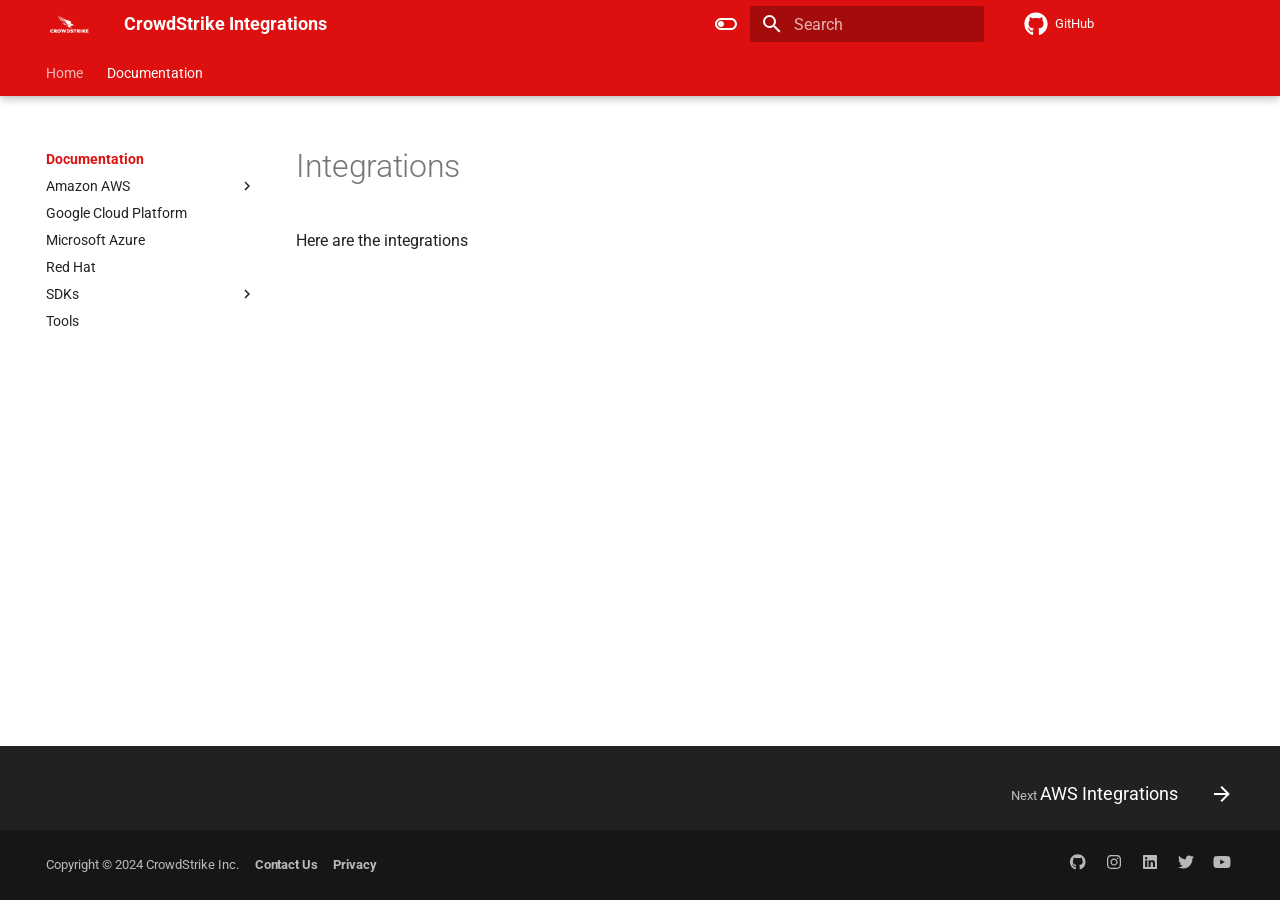
==== commit fc188149: "Deployed 00e412a with MkDocs version: 1.5.3" ====
--- a/docs/index.html
+++ b/docs/index.html
@@ -8,8 +8,15 @@
       
       
       
+      
+        <link rel="prev" href="..">
+      
+      
+        <link rel="next" href="aws/">
+      
+      
       <link rel="icon" href="../assets/img/CS_Logos_2020_FullRed.png">
-      <meta name="generator" content="mkdocs-1.3.0, mkdocs-material-8.3.9">
+      <meta name="generator" content="mkdocs-1.5.3, mkdocs-material-9.5.3">
     
     
       
@@ -17,14 +24,17 @@
       
     
     
-      <link rel="stylesheet" href="../assets/stylesheets/main.1d29e8d0.min.css">
-      
-        
-        <link rel="stylesheet" href="../assets/stylesheets/palette.cbb835fc.min.css">
-        
-      
-      
-    
+      <link rel="stylesheet" href="../assets/stylesheets/main.50c56a3b.min.css">
+      
+        
+        <link rel="stylesheet" href="../assets/stylesheets/palette.06af60db.min.css">
+      
+      
+
+
+    
+    
+      
     
     
       
@@ -38,10 +48,11 @@
     
       <link rel="stylesheet" href="../stylesheets/extra.css">
     
-    <script>__md_scope=new URL("..",location),__md_get=(e,_=localStorage,t=__md_scope)=>JSON.parse(_.getItem(t.pathname+"."+e)),__md_set=(e,_,t=localStorage,a=__md_scope)=>{try{t.setItem(a.pathname+"."+e,JSON.stringify(_))}catch(e){}}</script>
-    
-      
-
+    <script>__md_scope=new URL("..",location),__md_hash=e=>[...e].reduce((e,_)=>(e<<5)-e+_.charCodeAt(0),0),__md_get=(e,_=localStorage,t=__md_scope)=>JSON.parse(_.getItem(t.pathname+"."+e)),__md_set=(e,_,t=localStorage,a=__md_scope)=>{try{t.setItem(a.pathname+"."+e,JSON.stringify(_))}catch(e){}}</script>
+    
+      
+
+    
     
     
   </head>
@@ -54,11 +65,8 @@
     
     
     
-    <body dir="ltr" data-md-color-scheme="default" data-md-color-primary="" data-md-color-accent="">
-  
-    
-    
-      <script>var palette=__md_get("__palette");if(palette&&"object"==typeof palette.color)for(var key of Object.keys(palette.color))document.body.setAttribute("data-md-color-"+key,palette.color[key])</script>
+    <body dir="ltr" data-md-color-scheme="default" data-md-color-primary="indigo" data-md-color-accent="indigo">
+  
     
     <input class="md-toggle" data-md-toggle="drawer" type="checkbox" id="__drawer" autocomplete="off">
     <input class="md-toggle" data-md-toggle="search" type="checkbox" id="__search" autocomplete="off">
@@ -80,7 +88,7 @@
 
   
 
-<header class="md-header md-header--lifted" data-md-component="header">
+<header class="md-header md-header--shadow md-header--lifted" data-md-component="header">
   <nav class="md-header__inner md-grid" aria-label="Header">
     <a href=".." title="CrowdStrike Integrations" class="md-header__button md-logo" aria-label="CrowdStrike Integrations" data-md-component="logo">
       
@@ -88,6 +96,7 @@
 
     </a>
     <label class="md-header__button md-icon" for="__drawer">
+      
       <svg xmlns="http://www.w3.org/2000/svg" viewBox="0 0 24 24"><path d="M3 6h18v2H3V6m0 5h18v2H3v-2m0 5h18v2H3v-2Z"/></svg>
     </label>
     <div class="md-header__title" data-md-component="header-title">
@@ -107,31 +116,39 @@
       </div>
     </div>
     
-      <form class="md-header__option" data-md-component="palette">
-        
-          
-          
-          <input class="md-option" data-md-color-media="" data-md-color-scheme="default" data-md-color-primary="" data-md-color-accent=""  aria-label="Switch to dark mode"  type="radio" name="__palette" id="__palette_1">
-          
-            <label class="md-header__button md-icon" title="Switch to dark mode" for="__palette_2" hidden>
-              <svg xmlns="http://www.w3.org/2000/svg" viewBox="0 0 24 24"><path d="M17 6H7c-3.31 0-6 2.69-6 6s2.69 6 6 6h10c3.31 0 6-2.69 6-6s-2.69-6-6-6zm0 10H7c-2.21 0-4-1.79-4-4s1.79-4 4-4h10c2.21 0 4 1.79 4 4s-1.79 4-4 4zM7 9c-1.66 0-3 1.34-3 3s1.34 3 3 3 3-1.34 3-3-1.34-3-3-3z"/></svg>
-            </label>
-          
-        
-          
-          
-          <input class="md-option" data-md-color-media="" data-md-color-scheme="slate" data-md-color-primary="" data-md-color-accent=""  aria-label="Switch to light mode"  type="radio" name="__palette" id="__palette_2">
-          
-            <label class="md-header__button md-icon" title="Switch to light mode" for="__palette_1" hidden>
-              <svg xmlns="http://www.w3.org/2000/svg" viewBox="0 0 24 24"><path d="M17 7H7a5 5 0 0 0-5 5 5 5 0 0 0 5 5h10a5 5 0 0 0 5-5 5 5 0 0 0-5-5m0 8a3 3 0 0 1-3-3 3 3 0 0 1 3-3 3 3 0 0 1 3 3 3 3 0 0 1-3 3Z"/></svg>
-            </label>
-          
-        
-      </form>
+      
+        <form class="md-header__option" data-md-component="palette">
+  
+    
+    
+    
+    <input class="md-option" data-md-color-media="" data-md-color-scheme="default" data-md-color-primary="indigo" data-md-color-accent="indigo"  aria-label="Switch to dark mode"  type="radio" name="__palette" id="__palette_0">
+    
+      <label class="md-header__button md-icon" title="Switch to dark mode" for="__palette_1" hidden>
+        <svg xmlns="http://www.w3.org/2000/svg" viewBox="0 0 24 24"><path d="M17 6H7c-3.31 0-6 2.69-6 6s2.69 6 6 6h10c3.31 0 6-2.69 6-6s-2.69-6-6-6zm0 10H7c-2.21 0-4-1.79-4-4s1.79-4 4-4h10c2.21 0 4 1.79 4 4s-1.79 4-4 4zM7 9c-1.66 0-3 1.34-3 3s1.34 3 3 3 3-1.34 3-3-1.34-3-3-3z"/></svg>
+      </label>
+    
+  
+    
+    
+    
+    <input class="md-option" data-md-color-media="" data-md-color-scheme="slate" data-md-color-primary="indigo" data-md-color-accent="indigo"  aria-label="Switch to light mode"  type="radio" name="__palette" id="__palette_1">
+    
+      <label class="md-header__button md-icon" title="Switch to light mode" for="__palette_0" hidden>
+        <svg xmlns="http://www.w3.org/2000/svg" viewBox="0 0 24 24"><path d="M17 7H7a5 5 0 0 0-5 5 5 5 0 0 0 5 5h10a5 5 0 0 0 5-5 5 5 0 0 0-5-5m0 8a3 3 0 0 1-3-3 3 3 0 0 1 3-3 3 3 0 0 1 3 3 3 3 0 0 1-3 3Z"/></svg>
+      </label>
+    
+  
+</form>
+      
+    
+    
+      <script>var media,input,key,value,palette=__md_get("__palette");if(palette&&palette.color){"(prefers-color-scheme)"===palette.color.media&&(media=matchMedia("(prefers-color-scheme: light)"),input=document.querySelector(media.matches?"[data-md-color-media='(prefers-color-scheme: light)']":"[data-md-color-media='(prefers-color-scheme: dark)']"),palette.color.media=input.getAttribute("data-md-color-media"),palette.color.scheme=input.getAttribute("data-md-color-scheme"),palette.color.primary=input.getAttribute("data-md-color-primary"),palette.color.accent=input.getAttribute("data-md-color-accent"));for([key,value]of Object.entries(palette.color))document.body.setAttribute("data-md-color-"+key,value)}</script>
     
     
     
       <label class="md-header__button md-icon" for="__search">
+        
         <svg xmlns="http://www.w3.org/2000/svg" viewBox="0 0 24 24"><path d="M9.5 3A6.5 6.5 0 0 1 16 9.5c0 1.61-.59 3.09-1.56 4.23l.27.27h.79l5 5-1.5 1.5-5-5v-.79l-.27-.27A6.516 6.516 0 0 1 9.5 16 6.5 6.5 0 0 1 3 9.5 6.5 6.5 0 0 1 9.5 3m0 2C7 5 5 7 5 9.5S7 14 9.5 14 14 12 14 9.5 12 5 9.5 5Z"/></svg>
       </label>
       <div class="md-search" data-md-component="search" role="dialog">
@@ -140,12 +157,15 @@
     <form class="md-search__form" name="search">
       <input type="text" class="md-search__input" name="query" aria-label="Search" placeholder="Search" autocapitalize="off" autocorrect="off" autocomplete="off" spellcheck="false" data-md-component="search-query" required>
       <label class="md-search__icon md-icon" for="__search">
+        
         <svg xmlns="http://www.w3.org/2000/svg" viewBox="0 0 24 24"><path d="M9.5 3A6.5 6.5 0 0 1 16 9.5c0 1.61-.59 3.09-1.56 4.23l.27.27h.79l5 5-1.5 1.5-5-5v-.79l-.27-.27A6.516 6.516 0 0 1 9.5 16 6.5 6.5 0 0 1 3 9.5 6.5 6.5 0 0 1 9.5 3m0 2C7 5 5 7 5 9.5S7 14 9.5 14 14 12 14 9.5 12 5 9.5 5Z"/></svg>
+        
         <svg xmlns="http://www.w3.org/2000/svg" viewBox="0 0 24 24"><path d="M20 11v2H8l5.5 5.5-1.42 1.42L4.16 12l7.92-7.92L13.5 5.5 8 11h12Z"/></svg>
       </label>
       <nav class="md-search__options" aria-label="Search">
         
-        <button type="reset" class="md-search__icon md-icon" aria-label="Clear" tabindex="-1">
+        <button type="reset" class="md-search__icon md-icon" title="Clear" aria-label="Clear" tabindex="-1">
+          
           <svg xmlns="http://www.w3.org/2000/svg" viewBox="0 0 24 24"><path d="M19 6.41 17.59 5 12 10.59 6.41 5 5 6.41 10.59 12 5 17.59 6.41 19 12 13.41 17.59 19 19 17.59 13.41 12 19 6.41Z"/></svg>
         </button>
       </nav>
@@ -157,7 +177,7 @@
           <div class="md-search-result__meta">
             Initializing search
           </div>
-          <ol class="md-search-result__list"></ol>
+          <ol class="md-search-result__list" role="presentation"></ol>
         </div>
       </div>
     </div>
@@ -169,7 +189,7 @@
         <a href="https://github.com/crowdstrike/integrations" title="Go to repository" class="md-source" data-md-component="source">
   <div class="md-source__icon md-icon">
     
-    <svg xmlns="http://www.w3.org/2000/svg" viewBox="0 0 496 512"><!--! Font Awesome Free 6.1.1 by @fontawesome - https://fontawesome.com License - https://fontawesome.com/license/free (Icons: CC BY 4.0, Fonts: SIL OFL 1.1, Code: MIT License) Copyright 2022 Fonticons, Inc.--><path d="M165.9 397.4c0 2-2.3 3.6-5.2 3.6-3.3.3-5.6-1.3-5.6-3.6 0-2 2.3-3.6 5.2-3.6 3-.3 5.6 1.3 5.6 3.6zm-31.1-4.5c-.7 2 1.3 4.3 4.3 4.9 2.6 1 5.6 0 6.2-2s-1.3-4.3-4.3-5.2c-2.6-.7-5.5.3-6.2 2.3zm44.2-1.7c-2.9.7-4.9 2.6-4.6 4.9.3 2 2.9 3.3 5.9 2.6 2.9-.7 4.9-2.6 4.6-4.6-.3-1.9-3-3.2-5.9-2.9zM244.8 8C106.1 8 0 113.3 0 252c0 110.9 69.8 205.8 169.5 239.2 12.8 2.3 17.3-5.6 17.3-12.1 0-6.2-.3-40.4-.3-61.4 0 0-70 15-84.7-29.8 0 0-11.4-29.1-27.8-36.6 0 0-22.9-15.7 1.6-15.4 0 0 24.9 2 38.6 25.8 21.9 38.6 58.6 27.5 72.9 20.9 2.3-16 8.8-27.1 16-33.7-55.9-6.2-112.3-14.3-112.3-110.5 0-27.5 7.6-41.3 23.6-58.9-2.6-6.5-11.1-33.3 2.6-67.9 20.9-6.5 69 27 69 27 20-5.6 41.5-8.5 62.8-8.5s42.8 2.9 62.8 8.5c0 0 48.1-33.6 69-27 13.7 34.7 5.2 61.4 2.6 67.9 16 17.7 25.8 31.5 25.8 58.9 0 96.5-58.9 104.2-114.8 110.5 9.2 7.9 17 22.9 17 46.4 0 33.7-.3 75.4-.3 83.6 0 6.5 4.6 14.4 17.3 12.1C428.2 457.8 496 362.9 496 252 496 113.3 383.5 8 244.8 8zM97.2 352.9c-1.3 1-1 3.3.7 5.2 1.6 1.6 3.9 2.3 5.2 1 1.3-1 1-3.3-.7-5.2-1.6-1.6-3.9-2.3-5.2-1zm-10.8-8.1c-.7 1.3.3 2.9 2.3 3.9 1.6 1 3.6.7 4.3-.7.7-1.3-.3-2.9-2.3-3.9-2-.6-3.6-.3-4.3.7zm32.4 35.6c-1.6 1.3-1 4.3 1.3 6.2 2.3 2.3 5.2 2.6 6.5 1 1.3-1.3.7-4.3-1.3-6.2-2.2-2.3-5.2-2.6-6.5-1zm-11.4-14.7c-1.6 1-1.6 3.6 0 5.9 1.6 2.3 4.3 3.3 5.6 2.3 1.6-1.3 1.6-3.9 0-6.2-1.4-2.3-4-3.3-5.6-2z"/></svg>
+    <svg xmlns="http://www.w3.org/2000/svg" viewBox="0 0 496 512"><!--! Font Awesome Free 6.5.1 by @fontawesome - https://fontawesome.com License - https://fontawesome.com/license/free (Icons: CC BY 4.0, Fonts: SIL OFL 1.1, Code: MIT License) Copyright 2023 Fonticons, Inc.--><path d="M165.9 397.4c0 2-2.3 3.6-5.2 3.6-3.3.3-5.6-1.3-5.6-3.6 0-2 2.3-3.6 5.2-3.6 3-.3 5.6 1.3 5.6 3.6zm-31.1-4.5c-.7 2 1.3 4.3 4.3 4.9 2.6 1 5.6 0 6.2-2s-1.3-4.3-4.3-5.2c-2.6-.7-5.5.3-6.2 2.3zm44.2-1.7c-2.9.7-4.9 2.6-4.6 4.9.3 2 2.9 3.3 5.9 2.6 2.9-.7 4.9-2.6 4.6-4.6-.3-1.9-3-3.2-5.9-2.9zM244.8 8C106.1 8 0 113.3 0 252c0 110.9 69.8 205.8 169.5 239.2 12.8 2.3 17.3-5.6 17.3-12.1 0-6.2-.3-40.4-.3-61.4 0 0-70 15-84.7-29.8 0 0-11.4-29.1-27.8-36.6 0 0-22.9-15.7 1.6-15.4 0 0 24.9 2 38.6 25.8 21.9 38.6 58.6 27.5 72.9 20.9 2.3-16 8.8-27.1 16-33.7-55.9-6.2-112.3-14.3-112.3-110.5 0-27.5 7.6-41.3 23.6-58.9-2.6-6.5-11.1-33.3 2.6-67.9 20.9-6.5 69 27 69 27 20-5.6 41.5-8.5 62.8-8.5s42.8 2.9 62.8 8.5c0 0 48.1-33.6 69-27 13.7 34.7 5.2 61.4 2.6 67.9 16 17.7 25.8 31.5 25.8 58.9 0 96.5-58.9 104.2-114.8 110.5 9.2 7.9 17 22.9 17 46.4 0 33.7-.3 75.4-.3 83.6 0 6.5 4.6 14.4 17.3 12.1C428.2 457.8 496 362.9 496 252 496 113.3 383.5 8 244.8 8zM97.2 352.9c-1.3 1-1 3.3.7 5.2 1.6 1.6 3.9 2.3 5.2 1 1.3-1 1-3.3-.7-5.2-1.6-1.6-3.9-2.3-5.2-1zm-10.8-8.1c-.7 1.3.3 2.9 2.3 3.9 1.6 1 3.6.7 4.3-.7.7-1.3-.3-2.9-2.3-3.9-2-.6-3.6-.3-4.3.7zm32.4 35.6c-1.6 1.3-1 4.3 1.3 6.2 2.3 2.3 5.2 2.6 6.5 1 1.3-1.3.7-4.3-1.3-6.2-2.2-2.3-5.2-2.6-6.5-1zm-11.4-14.7c-1.6 1-1.6 3.6 0 5.9 1.6 2.3 4.3 3.3 5.6 2.3 1.6-1.3 1.6-3.9 0-6.2-1.4-2.3-4-3.3-5.6-2z"/></svg>
   </div>
   <div class="md-source__repository">
     GitHub
@@ -182,36 +202,45 @@
     
       
 <nav class="md-tabs" aria-label="Tabs" data-md-component="tabs">
-  <div class="md-tabs__inner md-grid">
+  <div class="md-grid">
     <ul class="md-tabs__list">
       
         
   
   
-
-
-  <li class="md-tabs__item">
-    <a href=".." class="md-tabs__link">
-      Home
-    </a>
-  </li>
-
-      
-        
-  
-  
-    
-  
-
-
-  
-  
   
     <li class="md-tabs__item">
-      <a href="./" class="md-tabs__link md-tabs__link--active">
-        Documentation
+      <a href=".." class="md-tabs__link">
+        
+  
+    
+  
+  Home
+
       </a>
     </li>
+  
+
+      
+        
+  
+  
+    
+  
+  
+    
+    
+      <li class="md-tabs__item md-tabs__item--active">
+        <a href="./" class="md-tabs__link">
+          
+  
+    
+  
+  Documentation
+
+        </a>
+      </li>
+    
   
 
       
@@ -239,6 +268,7 @@
                   <div class="md-sidebar__inner">
                     
 
+
   
 
 
@@ -258,7 +288,7 @@
       <a href="https://github.com/crowdstrike/integrations" title="Go to repository" class="md-source" data-md-component="source">
   <div class="md-source__icon md-icon">
     
-    <svg xmlns="http://www.w3.org/2000/svg" viewBox="0 0 496 512"><!--! Font Awesome Free 6.1.1 by @fontawesome - https://fontawesome.com License - https://fontawesome.com/license/free (Icons: CC BY 4.0, Fonts: SIL OFL 1.1, Code: MIT License) Copyright 2022 Fonticons, Inc.--><path d="M165.9 397.4c0 2-2.3 3.6-5.2 3.6-3.3.3-5.6-1.3-5.6-3.6 0-2 2.3-3.6 5.2-3.6 3-.3 5.6 1.3 5.6 3.6zm-31.1-4.5c-.7 2 1.3 4.3 4.3 4.9 2.6 1 5.6 0 6.2-2s-1.3-4.3-4.3-5.2c-2.6-.7-5.5.3-6.2 2.3zm44.2-1.7c-2.9.7-4.9 2.6-4.6 4.9.3 2 2.9 3.3 5.9 2.6 2.9-.7 4.9-2.6 4.6-4.6-.3-1.9-3-3.2-5.9-2.9zM244.8 8C106.1 8 0 113.3 0 252c0 110.9 69.8 205.8 169.5 239.2 12.8 2.3 17.3-5.6 17.3-12.1 0-6.2-.3-40.4-.3-61.4 0 0-70 15-84.7-29.8 0 0-11.4-29.1-27.8-36.6 0 0-22.9-15.7 1.6-15.4 0 0 24.9 2 38.6 25.8 21.9 38.6 58.6 27.5 72.9 20.9 2.3-16 8.8-27.1 16-33.7-55.9-6.2-112.3-14.3-112.3-110.5 0-27.5 7.6-41.3 23.6-58.9-2.6-6.5-11.1-33.3 2.6-67.9 20.9-6.5 69 27 69 27 20-5.6 41.5-8.5 62.8-8.5s42.8 2.9 62.8 8.5c0 0 48.1-33.6 69-27 13.7 34.7 5.2 61.4 2.6 67.9 16 17.7 25.8 31.5 25.8 58.9 0 96.5-58.9 104.2-114.8 110.5 9.2 7.9 17 22.9 17 46.4 0 33.7-.3 75.4-.3 83.6 0 6.5 4.6 14.4 17.3 12.1C428.2 457.8 496 362.9 496 252 496 113.3 383.5 8 244.8 8zM97.2 352.9c-1.3 1-1 3.3.7 5.2 1.6 1.6 3.9 2.3 5.2 1 1.3-1 1-3.3-.7-5.2-1.6-1.6-3.9-2.3-5.2-1zm-10.8-8.1c-.7 1.3.3 2.9 2.3 3.9 1.6 1 3.6.7 4.3-.7.7-1.3-.3-2.9-2.3-3.9-2-.6-3.6-.3-4.3.7zm32.4 35.6c-1.6 1.3-1 4.3 1.3 6.2 2.3 2.3 5.2 2.6 6.5 1 1.3-1.3.7-4.3-1.3-6.2-2.2-2.3-5.2-2.6-6.5-1zm-11.4-14.7c-1.6 1-1.6 3.6 0 5.9 1.6 2.3 4.3 3.3 5.6 2.3 1.6-1.3 1.6-3.9 0-6.2-1.4-2.3-4-3.3-5.6-2z"/></svg>
+    <svg xmlns="http://www.w3.org/2000/svg" viewBox="0 0 496 512"><!--! Font Awesome Free 6.5.1 by @fontawesome - https://fontawesome.com License - https://fontawesome.com/license/free (Icons: CC BY 4.0, Fonts: SIL OFL 1.1, Code: MIT License) Copyright 2023 Fonticons, Inc.--><path d="M165.9 397.4c0 2-2.3 3.6-5.2 3.6-3.3.3-5.6-1.3-5.6-3.6 0-2 2.3-3.6 5.2-3.6 3-.3 5.6 1.3 5.6 3.6zm-31.1-4.5c-.7 2 1.3 4.3 4.3 4.9 2.6 1 5.6 0 6.2-2s-1.3-4.3-4.3-5.2c-2.6-.7-5.5.3-6.2 2.3zm44.2-1.7c-2.9.7-4.9 2.6-4.6 4.9.3 2 2.9 3.3 5.9 2.6 2.9-.7 4.9-2.6 4.6-4.6-.3-1.9-3-3.2-5.9-2.9zM244.8 8C106.1 8 0 113.3 0 252c0 110.9 69.8 205.8 169.5 239.2 12.8 2.3 17.3-5.6 17.3-12.1 0-6.2-.3-40.4-.3-61.4 0 0-70 15-84.7-29.8 0 0-11.4-29.1-27.8-36.6 0 0-22.9-15.7 1.6-15.4 0 0 24.9 2 38.6 25.8 21.9 38.6 58.6 27.5 72.9 20.9 2.3-16 8.8-27.1 16-33.7-55.9-6.2-112.3-14.3-112.3-110.5 0-27.5 7.6-41.3 23.6-58.9-2.6-6.5-11.1-33.3 2.6-67.9 20.9-6.5 69 27 69 27 20-5.6 41.5-8.5 62.8-8.5s42.8 2.9 62.8 8.5c0 0 48.1-33.6 69-27 13.7 34.7 5.2 61.4 2.6 67.9 16 17.7 25.8 31.5 25.8 58.9 0 96.5-58.9 104.2-114.8 110.5 9.2 7.9 17 22.9 17 46.4 0 33.7-.3 75.4-.3 83.6 0 6.5 4.6 14.4 17.3 12.1C428.2 457.8 496 362.9 496 252 496 113.3 383.5 8 244.8 8zM97.2 352.9c-1.3 1-1 3.3.7 5.2 1.6 1.6 3.9 2.3 5.2 1 1.3-1 1-3.3-.7-5.2-1.6-1.6-3.9-2.3-5.2-1zm-10.8-8.1c-.7 1.3.3 2.9 2.3 3.9 1.6 1 3.6.7 4.3-.7.7-1.3-.3-2.9-2.3-3.9-2-.6-3.6-.3-4.3.7zm32.4 35.6c-1.6 1.3-1 4.3 1.3 6.2 2.3 2.3 5.2 2.6 6.5 1 1.3-1.3.7-4.3-1.3-6.2-2.2-2.3-5.2-2.6-6.5-1zm-11.4-14.7c-1.6 1-1.6 3.6 0 5.9 1.6 2.3 4.3 3.3 5.6 2.3 1.6-1.3 1.6-3.9 0-6.2-1.4-2.3-4-3.3-5.6-2z"/></svg>
   </div>
   <div class="md-source__repository">
     GitHub
@@ -270,14 +300,19 @@
     
       
       
-      
-
+  
   
   
   
     <li class="md-nav__item">
       <a href=".." class="md-nav__link">
-        Home
+        
+  
+  <span class="md-ellipsis">
+    Home
+  </span>
+  
+
       </a>
     </li>
   
@@ -285,487 +320,634 @@
     
       
       
-      
-
-  
-  
-    
-  
-  
-    
-    <li class="md-nav__item md-nav__item--active md-nav__item--nested">
-      
-      
-        <input class="md-nav__toggle md-toggle" data-md-toggle="__nav_2" type="checkbox" id="__nav_2" checked>
-      
-      
-      
-        
-          
-            
-          
-        
-          
-        
-          
-        
-          
-        
-          
-        
-          
-        
-          
-        
-      
-      
-        
-        
-        <div class="md-nav__link md-nav__link--index md-nav__link--active">
-          <a href="./">Documentation</a>
-          
-            <label for="__nav_2">
-              <span class="md-nav__icon md-icon"></span>
-            </label>
-          
-        </div>
-      
-      <nav class="md-nav" aria-label="Documentation" data-md-level="1">
-        <label class="md-nav__title" for="__nav_2">
-          <span class="md-nav__icon md-icon"></span>
-          Documentation
-        </label>
-        <ul class="md-nav__list" data-md-scrollfix>
-          
-            
-          
-            
-              
-  
-  
-  
+  
+  
+    
+  
+  
+  
+    
+    
+      
+        
+          
+        
+      
+        
+      
+        
+      
+        
+      
+        
+      
+        
+      
+        
+      
+    
+    
+    
+    
+      
+      
+    
+    <li class="md-nav__item md-nav__item--active md-nav__item--section md-nav__item--nested">
+      
+        
+        
+        
+        <input class="md-nav__toggle md-toggle " type="checkbox" id="__nav_2" checked>
+        
+          
+          
+          <div class="md-nav__link md-nav__container">
+            <a href="./" class="md-nav__link md-nav__link--active">
+              
+  
+  <span class="md-ellipsis">
+    Documentation
+  </span>
+  
+
+            </a>
+            
+              
+              <label class="md-nav__link md-nav__link--active" for="__nav_2" id="__nav_2_label" tabindex="">
+                <span class="md-nav__icon md-icon"></span>
+              </label>
+            
+          </div>
+        
+        <nav class="md-nav" data-md-level="1" aria-labelledby="__nav_2_label" aria-expanded="true">
+          <label class="md-nav__title" for="__nav_2">
+            <span class="md-nav__icon md-icon"></span>
+            Documentation
+          </label>
+          <ul class="md-nav__list" data-md-scrollfix>
+            
+              
+            
+              
+                
+  
+  
+  
+  
+    
+    
+      
+        
+          
+        
+      
+        
+      
+        
+      
+    
+    
+    
     
     <li class="md-nav__item md-nav__item--nested">
       
-      
-        <input class="md-nav__toggle md-toggle" data-md-toggle="__nav_2_2" type="checkbox" id="__nav_2_2" >
-      
-      
-      
-        
-          
-            
-          
-        
-          
-        
-          
-        
-      
-      
-        
-        
-        <div class="md-nav__link md-nav__link--index ">
-          <a href="aws/">Amazon AWS</a>
-          
-            <label for="__nav_2_2">
-              <span class="md-nav__icon md-icon"></span>
-            </label>
-          
-        </div>
-      
-      <nav class="md-nav" aria-label="Amazon AWS" data-md-level="2">
-        <label class="md-nav__title" for="__nav_2_2">
-          <span class="md-nav__icon md-icon"></span>
-          Amazon AWS
-        </label>
-        <ul class="md-nav__list" data-md-scrollfix>
-          
-            
-          
-            
-              
-  
-  
-  
+        
+        
+        
+        <input class="md-nav__toggle md-toggle " type="checkbox" id="__nav_2_2" >
+        
+          
+          
+          <div class="md-nav__link md-nav__container">
+            <a href="aws/" class="md-nav__link ">
+              
+  
+  <span class="md-ellipsis">
+    Amazon AWS
+  </span>
+  
+
+            </a>
+            
+              
+              <label class="md-nav__link " for="__nav_2_2" id="__nav_2_2_label" tabindex="0">
+                <span class="md-nav__icon md-icon"></span>
+              </label>
+            
+          </div>
+        
+        <nav class="md-nav" data-md-level="2" aria-labelledby="__nav_2_2_label" aria-expanded="false">
+          <label class="md-nav__title" for="__nav_2_2">
+            <span class="md-nav__icon md-icon"></span>
+            Amazon AWS
+          </label>
+          <ul class="md-nav__list" data-md-scrollfix>
+            
+              
+            
+              
+                
+  
+  
+  
+  
+    
+    
+      
+        
+      
+        
+      
+    
+    
+    
     
     <li class="md-nav__item md-nav__item--nested">
       
-      
-        <input class="md-nav__toggle md-toggle" data-md-toggle="__nav_2_2_2" type="checkbox" id="__nav_2_2_2" >
-      
-      
-      
-        
-          
-        
-          
-        
-      
-      
-        <label class="md-nav__link" for="__nav_2_2_2">
-          AWS Network Firewall
-          <span class="md-nav__icon md-icon"></span>
-        </label>
-      
-      <nav class="md-nav" aria-label="AWS Network Firewall" data-md-level="3">
-        <label class="md-nav__title" for="__nav_2_2_2">
-          <span class="md-nav__icon md-icon"></span>
-          AWS Network Firewall
-        </label>
-        <ul class="md-nav__list" data-md-scrollfix>
-          
-            
-              
+        
+        
+        
+        <input class="md-nav__toggle md-toggle " type="checkbox" id="__nav_2_2_2" >
+        
+          
+          <label class="md-nav__link" for="__nav_2_2_2" id="__nav_2_2_2_label" tabindex="0">
+            
+  
+  <span class="md-ellipsis">
+    AWS Network Firewall
+  </span>
+  
+
+            <span class="md-nav__icon md-icon"></span>
+          </label>
+        
+        <nav class="md-nav" data-md-level="3" aria-labelledby="__nav_2_2_2_label" aria-expanded="false">
+          <label class="md-nav__title" for="__nav_2_2_2">
+            <span class="md-nav__icon md-icon"></span>
+            AWS Network Firewall
+          </label>
+          <ul class="md-nav__list" data-md-scrollfix>
+            
+              
+                
+  
   
   
   
     <li class="md-nav__item">
       <a href="aws/aws-network-firewall/about/" class="md-nav__link">
-        About AWS Firewall
+        
+  
+  <span class="md-ellipsis">
+    About AWS Firewall
+  </span>
+  
+
       </a>
     </li>
   
 
-            
-          
-            
-              
+              
+            
+              
+                
+  
   
   
   
     <li class="md-nav__item">
       <a href="aws/aws-network-firewall/cs-threat-intel/" class="md-nav__link">
-        Integrating with CrowdStrike Threat Intelligence
+        
+  
+  <span class="md-ellipsis">
+    Integrating with CrowdStrike Threat Intelligence
+  </span>
+  
+
       </a>
     </li>
   
 
-            
-          
-        </ul>
-      </nav>
-    </li>
-  
-
-            
-          
-            
-              
-  
-  
-  
+              
+            
+          </ul>
+        </nav>
+      
+    </li>
+  
+
+              
+            
+              
+                
+  
+  
+  
+  
+    
+    
+      
+        
+          
+        
+      
+    
+    
+    
     
     <li class="md-nav__item md-nav__item--nested">
       
-      
-        <input class="md-nav__toggle md-toggle" data-md-toggle="__nav_2_2_3" type="checkbox" id="__nav_2_2_3" >
-      
-      
-      
-        
-          
-            
-          
-        
-      
-      
-        
-        
-        <div class="md-nav__link md-nav__link--index ">
-          <a href="aws/aws-security-hub/">AWS Security Hub</a>
-          
-        </div>
-      
-      <nav class="md-nav" aria-label="AWS Security Hub" data-md-level="3">
-        <label class="md-nav__title" for="__nav_2_2_3">
-          <span class="md-nav__icon md-icon"></span>
-          AWS Security Hub
-        </label>
-        <ul class="md-nav__list" data-md-scrollfix>
-          
-            
-          
-        </ul>
-      </nav>
-    </li>
-  
-
-            
-          
-        </ul>
-      </nav>
-    </li>
-  
-
-            
-          
-            
-              
-  
-  
-  
+        
+        
+        
+        <input class="md-nav__toggle md-toggle " type="checkbox" id="__nav_2_2_3" >
+        
+          
+          
+          <div class="md-nav__link md-nav__container">
+            <a href="aws/aws-security-hub/" class="md-nav__link ">
+              
+  
+  <span class="md-ellipsis">
+    AWS Security Hub
+  </span>
+  
+
+            </a>
+            
+          </div>
+        
+        <nav class="md-nav" data-md-level="3" aria-labelledby="__nav_2_2_3_label" aria-expanded="false">
+          <label class="md-nav__title" for="__nav_2_2_3">
+            <span class="md-nav__icon md-icon"></span>
+            AWS Security Hub
+          </label>
+          <ul class="md-nav__list" data-md-scrollfix>
+            
+              
+            
+          </ul>
+        </nav>
+      
+    </li>
+  
+
+              
+            
+          </ul>
+        </nav>
+      
+    </li>
+  
+
+              
+            
+              
+                
+  
+  
+  
+  
+    
+    
+      
+        
+          
+        
+      
+    
+    
+    
     
     <li class="md-nav__item md-nav__item--nested">
       
-      
-        <input class="md-nav__toggle md-toggle" data-md-toggle="__nav_2_3" type="checkbox" id="__nav_2_3" >
-      
-      
-      
-        
-          
-            
-          
-        
-      
-      
-        
-        
-        <div class="md-nav__link md-nav__link--index ">
-          <a href="google/">Google Cloud Platform</a>
-          
-        </div>
-      
-      <nav class="md-nav" aria-label="Google Cloud Platform" data-md-level="2">
-        <label class="md-nav__title" for="__nav_2_3">
-          <span class="md-nav__icon md-icon"></span>
-          Google Cloud Platform
-        </label>
-        <ul class="md-nav__list" data-md-scrollfix>
-          
-            
-          
-        </ul>
-      </nav>
-    </li>
-  
-
-            
-          
-            
-              
-  
-  
-  
+        
+        
+        
+        <input class="md-nav__toggle md-toggle " type="checkbox" id="__nav_2_3" >
+        
+          
+          
+          <div class="md-nav__link md-nav__container">
+            <a href="google/" class="md-nav__link ">
+              
+  
+  <span class="md-ellipsis">
+    Google Cloud Platform
+  </span>
+  
+
+            </a>
+            
+          </div>
+        
+        <nav class="md-nav" data-md-level="2" aria-labelledby="__nav_2_3_label" aria-expanded="false">
+          <label class="md-nav__title" for="__nav_2_3">
+            <span class="md-nav__icon md-icon"></span>
+            Google Cloud Platform
+          </label>
+          <ul class="md-nav__list" data-md-scrollfix>
+            
+              
+            
+          </ul>
+        </nav>
+      
+    </li>
+  
+
+              
+            
+              
+                
+  
+  
+  
+  
+    
+    
+      
+        
+          
+        
+      
+    
+    
+    
     
     <li class="md-nav__item md-nav__item--nested">
       
-      
-        <input class="md-nav__toggle md-toggle" data-md-toggle="__nav_2_4" type="checkbox" id="__nav_2_4" >
-      
-      
-      
-        
-          
-            
-          
-        
-      
-      
-        
-        
-        <div class="md-nav__link md-nav__link--index ">
-          <a href="microsoft/">Microsoft Azure</a>
-          
-        </div>
-      
-      <nav class="md-nav" aria-label="Microsoft Azure" data-md-level="2">
-        <label class="md-nav__title" for="__nav_2_4">
-          <span class="md-nav__icon md-icon"></span>
-          Microsoft Azure
-        </label>
-        <ul class="md-nav__list" data-md-scrollfix>
-          
-            
-          
-        </ul>
-      </nav>
-    </li>
-  
-
-            
-          
-            
-              
-  
-  
-  
+        
+        
+        
+        <input class="md-nav__toggle md-toggle " type="checkbox" id="__nav_2_4" >
+        
+          
+          
+          <div class="md-nav__link md-nav__container">
+            <a href="microsoft/" class="md-nav__link ">
+              
+  
+  <span class="md-ellipsis">
+    Microsoft Azure
+  </span>
+  
+
+            </a>
+            
+          </div>
+        
+        <nav class="md-nav" data-md-level="2" aria-labelledby="__nav_2_4_label" aria-expanded="false">
+          <label class="md-nav__title" for="__nav_2_4">
+            <span class="md-nav__icon md-icon"></span>
+            Microsoft Azure
+          </label>
+          <ul class="md-nav__list" data-md-scrollfix>
+            
+              
+            
+          </ul>
+        </nav>
+      
+    </li>
+  
+
+              
+            
+              
+                
+  
+  
+  
+  
+    
+    
+      
+        
+          
+        
+      
+    
+    
+    
     
     <li class="md-nav__item md-nav__item--nested">
       
-      
-        <input class="md-nav__toggle md-toggle" data-md-toggle="__nav_2_5" type="checkbox" id="__nav_2_5" >
-      
-      
-      
-        
-          
-            
-          
-        
-      
-      
-        
-        
-        <div class="md-nav__link md-nav__link--index ">
-          <a href="redhat/">Red Hat</a>
-          
-        </div>
-      
-      <nav class="md-nav" aria-label="Red Hat" data-md-level="2">
-        <label class="md-nav__title" for="__nav_2_5">
-          <span class="md-nav__icon md-icon"></span>
-          Red Hat
-        </label>
-        <ul class="md-nav__list" data-md-scrollfix>
-          
-            
-          
-        </ul>
-      </nav>
-    </li>
-  
-
-            
-          
-            
-              
-  
-  
-  
+        
+        
+        
+        <input class="md-nav__toggle md-toggle " type="checkbox" id="__nav_2_5" >
+        
+          
+          
+          <div class="md-nav__link md-nav__container">
+            <a href="redhat/" class="md-nav__link ">
+              
+  
+  <span class="md-ellipsis">
+    Red Hat
+  </span>
+  
+
+            </a>
+            
+          </div>
+        
+        <nav class="md-nav" data-md-level="2" aria-labelledby="__nav_2_5_label" aria-expanded="false">
+          <label class="md-nav__title" for="__nav_2_5">
+            <span class="md-nav__icon md-icon"></span>
+            Red Hat
+          </label>
+          <ul class="md-nav__list" data-md-scrollfix>
+            
+              
+            
+          </ul>
+        </nav>
+      
+    </li>
+  
+
+              
+            
+              
+                
+  
+  
+  
+  
+    
+    
+      
+        
+          
+        
+      
+        
+      
+    
+    
+    
     
     <li class="md-nav__item md-nav__item--nested">
       
-      
-        <input class="md-nav__toggle md-toggle" data-md-toggle="__nav_2_6" type="checkbox" id="__nav_2_6" >
-      
-      
-      
-        
-          
-            
-          
-        
-          
-        
-      
-      
-        
-        
-        <div class="md-nav__link md-nav__link--index ">
-          <a href="sdk/">SDKs</a>
-          
-            <label for="__nav_2_6">
-              <span class="md-nav__icon md-icon"></span>
-            </label>
-          
-        </div>
-      
-      <nav class="md-nav" aria-label="SDKs" data-md-level="2">
-        <label class="md-nav__title" for="__nav_2_6">
-          <span class="md-nav__icon md-icon"></span>
-          SDKs
-        </label>
-        <ul class="md-nav__list" data-md-scrollfix>
-          
-            
-          
-            
-              
-  
-  
-  
+        
+        
+        
+        <input class="md-nav__toggle md-toggle " type="checkbox" id="__nav_2_6" >
+        
+          
+          
+          <div class="md-nav__link md-nav__container">
+            <a href="sdk/" class="md-nav__link ">
+              
+  
+  <span class="md-ellipsis">
+    SDKs
+  </span>
+  
+
+            </a>
+            
+              
+              <label class="md-nav__link " for="__nav_2_6" id="__nav_2_6_label" tabindex="0">
+                <span class="md-nav__icon md-icon"></span>
+              </label>
+            
+          </div>
+        
+        <nav class="md-nav" data-md-level="2" aria-labelledby="__nav_2_6_label" aria-expanded="false">
+          <label class="md-nav__title" for="__nav_2_6">
+            <span class="md-nav__icon md-icon"></span>
+            SDKs
+          </label>
+          <ul class="md-nav__list" data-md-scrollfix>
+            
+              
+            
+              
+                
+  
+  
+  
+  
+    
+    
+      
+        
+          
+        
+      
+    
+    
+    
     
     <li class="md-nav__item md-nav__item--nested">
       
-      
-        <input class="md-nav__toggle md-toggle" data-md-toggle="__nav_2_6_2" type="checkbox" id="__nav_2_6_2" >
-      
-      
-      
-        
-          
-            
-          
-        
-      
-      
-        
-        
-        <div class="md-nav__link md-nav__link--index ">
-          <a href="sdk/gofalcon/">Gofalcon</a>
-          
-        </div>
-      
-      <nav class="md-nav" aria-label="Gofalcon" data-md-level="3">
-        <label class="md-nav__title" for="__nav_2_6_2">
-          <span class="md-nav__icon md-icon"></span>
-          Gofalcon
-        </label>
-        <ul class="md-nav__list" data-md-scrollfix>
-          
-            
-          
-        </ul>
-      </nav>
-    </li>
-  
-
-            
-          
-        </ul>
-      </nav>
-    </li>
-  
-
-            
-          
-            
-              
-  
-  
-  
+        
+        
+        
+        <input class="md-nav__toggle md-toggle " type="checkbox" id="__nav_2_6_2" >
+        
+          
+          
+          <div class="md-nav__link md-nav__container">
+            <a href="sdk/gofalcon/" class="md-nav__link ">
+              
+  
+  <span class="md-ellipsis">
+    Gofalcon
+  </span>
+  
+
+            </a>
+            
+          </div>
+        
+        <nav class="md-nav" data-md-level="3" aria-labelledby="__nav_2_6_2_label" aria-expanded="false">
+          <label class="md-nav__title" for="__nav_2_6_2">
+            <span class="md-nav__icon md-icon"></span>
+            Gofalcon
+          </label>
+          <ul class="md-nav__list" data-md-scrollfix>
+            
+              
+            
+          </ul>
+        </nav>
+      
+    </li>
+  
+
+              
+            
+          </ul>
+        </nav>
+      
+    </li>
+  
+
+              
+            
+              
+                
+  
+  
+  
+  
+    
+    
+      
+        
+          
+        
+      
+    
+    
+    
     
     <li class="md-nav__item md-nav__item--nested">
       
-      
-        <input class="md-nav__toggle md-toggle" data-md-toggle="__nav_2_7" type="checkbox" id="__nav_2_7" >
-      
-      
-      
-        
-          
-            
-          
-        
-      
-      
-        
-        
-        <div class="md-nav__link md-nav__link--index ">
-          <a href="tools/">Tools</a>
-          
-        </div>
-      
-      <nav class="md-nav" aria-label="Tools" data-md-level="2">
-        <label class="md-nav__title" for="__nav_2_7">
-          <span class="md-nav__icon md-icon"></span>
-          Tools
-        </label>
-        <ul class="md-nav__list" data-md-scrollfix>
-          
-            
-          
-        </ul>
-      </nav>
-    </li>
-  
-
-            
-          
-        </ul>
-      </nav>
+        
+        
+        
+        <input class="md-nav__toggle md-toggle " type="checkbox" id="__nav_2_7" >
+        
+          
+          
+          <div class="md-nav__link md-nav__container">
+            <a href="tools/" class="md-nav__link ">
+              
+  
+  <span class="md-ellipsis">
+    Tools
+  </span>
+  
+
+            </a>
+            
+          </div>
+        
+        <nav class="md-nav" data-md-level="2" aria-labelledby="__nav_2_7_label" aria-expanded="false">
+          <label class="md-nav__title" for="__nav_2_7">
+            <span class="md-nav__icon md-icon"></span>
+            Tools
+          </label>
+          <ul class="md-nav__list" data-md-scrollfix>
+            
+              
+            
+          </ul>
+        </nav>
+      
+    </li>
+  
+
+              
+            
+          </ul>
+        </nav>
+      
     </li>
   
 
@@ -778,34 +960,48 @@
             
             
           
-          <div class="md-content" data-md-component="content">
-            <article class="md-content__inner md-typeset">
-              
-                
-  <a href="https://github.com/crowdstrike/integrations/edit/main/docs/docs/index.md" title="Edit this page" class="md-content__button md-icon">
-    <svg xmlns="http://www.w3.org/2000/svg" viewBox="0 0 24 24"><path d="M20.71 7.04c.39-.39.39-1.04 0-1.41l-2.34-2.34c-.37-.39-1.02-.39-1.41 0l-1.84 1.83 3.75 3.75M3 17.25V21h3.75L17.81 9.93l-3.75-3.75L3 17.25Z"/></svg>
-  </a>
-
-
-  
-  
-
-
+          
+            <div class="md-content" data-md-component="content">
+              <article class="md-content__inner md-typeset">
+                
+                  
+
+  
+  
 
 
 <h1 id="integrations">Integrations<a class="headerlink" href="#integrations" title="Permanent link">&para;</a></h1>
 <p>Here are the integrations</p>
 
-              
-            </article>
-            
-          </div>
+
+
+
+
+
+
+  
+  
+
+
+
+
+  
+
+
+
+                
+              </article>
+            </div>
+          
+          
+<script>var target=document.getElementById(location.hash.slice(1));target&&target.name&&(target.checked=target.name.startsWith("__tabbed_"))</script>
         </div>
         
-          <a href="#" class="md-top md-icon" data-md-component="top" hidden>
-            <svg xmlns="http://www.w3.org/2000/svg" viewBox="0 0 24 24"><path d="M13 20h-2V8l-5.5 5.5-1.42-1.42L12 4.16l7.92 7.92-1.42 1.42L13 8v12Z"/></svg>
-            Back to top
-          </a>
+          <button type="button" class="md-top md-icon" data-md-component="top" hidden>
+  
+  <svg xmlns="http://www.w3.org/2000/svg" viewBox="0 0 24 24"><path d="M13 20h-2V8l-5.5 5.5-1.42-1.42L12 4.16l7.92 7.92-1.42 1.42L13 8v12Z"/></svg>
+  Back to top
+</button>
         
       </main>
       
@@ -824,7 +1020,7 @@
 	  
         
   
-    <nav class="md-footer__inner md-grid" aria-label="Footer">
+    <nav class="md-footer__inner md-grid" aria-label="footer.title">
       
       
       
@@ -850,7 +1046,7 @@
     <div class="md-footer-meta__inner md-grid">
       <div class="md-copyright">
     <div class="md-copyright__highlight" style="display: inline-block;">
-	    Copyright &copy; 2022 CrowdStrike Inc. 
+	    Copyright &copy; 2024 CrowdStrike Inc. 
     </div>
     <div style="display: inline-block; margin-left: 1em" >
 	    <h4><a href="https://www.crowdstrike.com/contact-us"/>Contact Us</a></h4>
@@ -864,47 +1060,57 @@
   
     
     
+    
+    
       
       
     
     <a href="https://github.com/crowdstrike" target="_blank" rel="noopener" title="github.com" class="md-social__link">
-      <svg xmlns="http://www.w3.org/2000/svg" viewBox="0 0 496 512"><!--! Font Awesome Free 6.1.1 by @fontawesome - https://fontawesome.com License - https://fontawesome.com/license/free (Icons: CC BY 4.0, Fonts: SIL OFL 1.1, Code: MIT License) Copyright 2022 Fonticons, Inc.--><path d="M165.9 397.4c0 2-2.3 3.6-5.2 3.6-3.3.3-5.6-1.3-5.6-3.6 0-2 2.3-3.6 5.2-3.6 3-.3 5.6 1.3 5.6 3.6zm-31.1-4.5c-.7 2 1.3 4.3 4.3 4.9 2.6 1 5.6 0 6.2-2s-1.3-4.3-4.3-5.2c-2.6-.7-5.5.3-6.2 2.3zm44.2-1.7c-2.9.7-4.9 2.6-4.6 4.9.3 2 2.9 3.3 5.9 2.6 2.9-.7 4.9-2.6 4.6-4.6-.3-1.9-3-3.2-5.9-2.9zM244.8 8C106.1 8 0 113.3 0 252c0 110.9 69.8 205.8 169.5 239.2 12.8 2.3 17.3-5.6 17.3-12.1 0-6.2-.3-40.4-.3-61.4 0 0-70 15-84.7-29.8 0 0-11.4-29.1-27.8-36.6 0 0-22.9-15.7 1.6-15.4 0 0 24.9 2 38.6 25.8 21.9 38.6 58.6 27.5 72.9 20.9 2.3-16 8.8-27.1 16-33.7-55.9-6.2-112.3-14.3-112.3-110.5 0-27.5 7.6-41.3 23.6-58.9-2.6-6.5-11.1-33.3 2.6-67.9 20.9-6.5 69 27 69 27 20-5.6 41.5-8.5 62.8-8.5s42.8 2.9 62.8 8.5c0 0 48.1-33.6 69-27 13.7 34.7 5.2 61.4 2.6 67.9 16 17.7 25.8 31.5 25.8 58.9 0 96.5-58.9 104.2-114.8 110.5 9.2 7.9 17 22.9 17 46.4 0 33.7-.3 75.4-.3 83.6 0 6.5 4.6 14.4 17.3 12.1C428.2 457.8 496 362.9 496 252 496 113.3 383.5 8 244.8 8zM97.2 352.9c-1.3 1-1 3.3.7 5.2 1.6 1.6 3.9 2.3 5.2 1 1.3-1 1-3.3-.7-5.2-1.6-1.6-3.9-2.3-5.2-1zm-10.8-8.1c-.7 1.3.3 2.9 2.3 3.9 1.6 1 3.6.7 4.3-.7.7-1.3-.3-2.9-2.3-3.9-2-.6-3.6-.3-4.3.7zm32.4 35.6c-1.6 1.3-1 4.3 1.3 6.2 2.3 2.3 5.2 2.6 6.5 1 1.3-1.3.7-4.3-1.3-6.2-2.2-2.3-5.2-2.6-6.5-1zm-11.4-14.7c-1.6 1-1.6 3.6 0 5.9 1.6 2.3 4.3 3.3 5.6 2.3 1.6-1.3 1.6-3.9 0-6.2-1.4-2.3-4-3.3-5.6-2z"/></svg>
+      <svg xmlns="http://www.w3.org/2000/svg" viewBox="0 0 496 512"><!--! Font Awesome Free 6.5.1 by @fontawesome - https://fontawesome.com License - https://fontawesome.com/license/free (Icons: CC BY 4.0, Fonts: SIL OFL 1.1, Code: MIT License) Copyright 2023 Fonticons, Inc.--><path d="M165.9 397.4c0 2-2.3 3.6-5.2 3.6-3.3.3-5.6-1.3-5.6-3.6 0-2 2.3-3.6 5.2-3.6 3-.3 5.6 1.3 5.6 3.6zm-31.1-4.5c-.7 2 1.3 4.3 4.3 4.9 2.6 1 5.6 0 6.2-2s-1.3-4.3-4.3-5.2c-2.6-.7-5.5.3-6.2 2.3zm44.2-1.7c-2.9.7-4.9 2.6-4.6 4.9.3 2 2.9 3.3 5.9 2.6 2.9-.7 4.9-2.6 4.6-4.6-.3-1.9-3-3.2-5.9-2.9zM244.8 8C106.1 8 0 113.3 0 252c0 110.9 69.8 205.8 169.5 239.2 12.8 2.3 17.3-5.6 17.3-12.1 0-6.2-.3-40.4-.3-61.4 0 0-70 15-84.7-29.8 0 0-11.4-29.1-27.8-36.6 0 0-22.9-15.7 1.6-15.4 0 0 24.9 2 38.6 25.8 21.9 38.6 58.6 27.5 72.9 20.9 2.3-16 8.8-27.1 16-33.7-55.9-6.2-112.3-14.3-112.3-110.5 0-27.5 7.6-41.3 23.6-58.9-2.6-6.5-11.1-33.3 2.6-67.9 20.9-6.5 69 27 69 27 20-5.6 41.5-8.5 62.8-8.5s42.8 2.9 62.8 8.5c0 0 48.1-33.6 69-27 13.7 34.7 5.2 61.4 2.6 67.9 16 17.7 25.8 31.5 25.8 58.9 0 96.5-58.9 104.2-114.8 110.5 9.2 7.9 17 22.9 17 46.4 0 33.7-.3 75.4-.3 83.6 0 6.5 4.6 14.4 17.3 12.1C428.2 457.8 496 362.9 496 252 496 113.3 383.5 8 244.8 8zM97.2 352.9c-1.3 1-1 3.3.7 5.2 1.6 1.6 3.9 2.3 5.2 1 1.3-1 1-3.3-.7-5.2-1.6-1.6-3.9-2.3-5.2-1zm-10.8-8.1c-.7 1.3.3 2.9 2.3 3.9 1.6 1 3.6.7 4.3-.7.7-1.3-.3-2.9-2.3-3.9-2-.6-3.6-.3-4.3.7zm32.4 35.6c-1.6 1.3-1 4.3 1.3 6.2 2.3 2.3 5.2 2.6 6.5 1 1.3-1.3.7-4.3-1.3-6.2-2.2-2.3-5.2-2.6-6.5-1zm-11.4-14.7c-1.6 1-1.6 3.6 0 5.9 1.6 2.3 4.3 3.3 5.6 2.3 1.6-1.3 1.6-3.9 0-6.2-1.4-2.3-4-3.3-5.6-2z"/></svg>
     </a>
   
     
     
+    
+    
       
       
     
     <a href="https://instagram.com/crowdstrike" target="_blank" rel="noopener" title="instagram.com" class="md-social__link">
-      <svg xmlns="http://www.w3.org/2000/svg" viewBox="0 0 448 512"><!--! Font Awesome Free 6.1.1 by @fontawesome - https://fontawesome.com License - https://fontawesome.com/license/free (Icons: CC BY 4.0, Fonts: SIL OFL 1.1, Code: MIT License) Copyright 2022 Fonticons, Inc.--><path d="M224.1 141c-63.6 0-114.9 51.3-114.9 114.9s51.3 114.9 114.9 114.9S339 319.5 339 255.9 287.7 141 224.1 141zm0 189.6c-41.1 0-74.7-33.5-74.7-74.7s33.5-74.7 74.7-74.7 74.7 33.5 74.7 74.7-33.6 74.7-74.7 74.7zm146.4-194.3c0 14.9-12 26.8-26.8 26.8-14.9 0-26.8-12-26.8-26.8s12-26.8 26.8-26.8 26.8 12 26.8 26.8zm76.1 27.2c-1.7-35.9-9.9-67.7-36.2-93.9-26.2-26.2-58-34.4-93.9-36.2-37-2.1-147.9-2.1-184.9 0-35.8 1.7-67.6 9.9-93.9 36.1s-34.4 58-36.2 93.9c-2.1 37-2.1 147.9 0 184.9 1.7 35.9 9.9 67.7 36.2 93.9s58 34.4 93.9 36.2c37 2.1 147.9 2.1 184.9 0 35.9-1.7 67.7-9.9 93.9-36.2 26.2-26.2 34.4-58 36.2-93.9 2.1-37 2.1-147.8 0-184.8zM398.8 388c-7.8 19.6-22.9 34.7-42.6 42.6-29.5 11.7-99.5 9-132.1 9s-102.7 2.6-132.1-9c-19.6-7.8-34.7-22.9-42.6-42.6-11.7-29.5-9-99.5-9-132.1s-2.6-102.7 9-132.1c7.8-19.6 22.9-34.7 42.6-42.6 29.5-11.7 99.5-9 132.1-9s102.7-2.6 132.1 9c19.6 7.8 34.7 22.9 42.6 42.6 11.7 29.5 9 99.5 9 132.1s2.7 102.7-9 132.1z"/></svg>
+      <svg xmlns="http://www.w3.org/2000/svg" viewBox="0 0 448 512"><!--! Font Awesome Free 6.5.1 by @fontawesome - https://fontawesome.com License - https://fontawesome.com/license/free (Icons: CC BY 4.0, Fonts: SIL OFL 1.1, Code: MIT License) Copyright 2023 Fonticons, Inc.--><path d="M224.1 141c-63.6 0-114.9 51.3-114.9 114.9s51.3 114.9 114.9 114.9S339 319.5 339 255.9 287.7 141 224.1 141zm0 189.6c-41.1 0-74.7-33.5-74.7-74.7s33.5-74.7 74.7-74.7 74.7 33.5 74.7 74.7-33.6 74.7-74.7 74.7zm146.4-194.3c0 14.9-12 26.8-26.8 26.8-14.9 0-26.8-12-26.8-26.8s12-26.8 26.8-26.8 26.8 12 26.8 26.8zm76.1 27.2c-1.7-35.9-9.9-67.7-36.2-93.9-26.2-26.2-58-34.4-93.9-36.2-37-2.1-147.9-2.1-184.9 0-35.8 1.7-67.6 9.9-93.9 36.1s-34.4 58-36.2 93.9c-2.1 37-2.1 147.9 0 184.9 1.7 35.9 9.9 67.7 36.2 93.9s58 34.4 93.9 36.2c37 2.1 147.9 2.1 184.9 0 35.9-1.7 67.7-9.9 93.9-36.2 26.2-26.2 34.4-58 36.2-93.9 2.1-37 2.1-147.8 0-184.8zM398.8 388c-7.8 19.6-22.9 34.7-42.6 42.6-29.5 11.7-99.5 9-132.1 9s-102.7 2.6-132.1-9c-19.6-7.8-34.7-22.9-42.6-42.6-11.7-29.5-9-99.5-9-132.1s-2.6-102.7 9-132.1c7.8-19.6 22.9-34.7 42.6-42.6 29.5-11.7 99.5-9 132.1-9s102.7-2.6 132.1 9c19.6 7.8 34.7 22.9 42.6 42.6 11.7 29.5 9 99.5 9 132.1s2.7 102.7-9 132.1z"/></svg>
     </a>
   
     
     
+    
+    
       
       
     
     <a href="https://linkedin.com/company/crowdstrike" target="_blank" rel="noopener" title="linkedin.com" class="md-social__link">
-      <svg xmlns="http://www.w3.org/2000/svg" viewBox="0 0 448 512"><!--! Font Awesome Free 6.1.1 by @fontawesome - https://fontawesome.com License - https://fontawesome.com/license/free (Icons: CC BY 4.0, Fonts: SIL OFL 1.1, Code: MIT License) Copyright 2022 Fonticons, Inc.--><path d="M416 32H31.9C14.3 32 0 46.5 0 64.3v383.4C0 465.5 14.3 480 31.9 480H416c17.6 0 32-14.5 32-32.3V64.3c0-17.8-14.4-32.3-32-32.3zM135.4 416H69V202.2h66.5V416zm-33.2-243c-21.3 0-38.5-17.3-38.5-38.5S80.9 96 102.2 96c21.2 0 38.5 17.3 38.5 38.5 0 21.3-17.2 38.5-38.5 38.5zm282.1 243h-66.4V312c0-24.8-.5-56.7-34.5-56.7-34.6 0-39.9 27-39.9 54.9V416h-66.4V202.2h63.7v29.2h.9c8.9-16.8 30.6-34.5 62.9-34.5 67.2 0 79.7 44.3 79.7 101.9V416z"/></svg>
+      <svg xmlns="http://www.w3.org/2000/svg" viewBox="0 0 448 512"><!--! Font Awesome Free 6.5.1 by @fontawesome - https://fontawesome.com License - https://fontawesome.com/license/free (Icons: CC BY 4.0, Fonts: SIL OFL 1.1, Code: MIT License) Copyright 2023 Fonticons, Inc.--><path d="M416 32H31.9C14.3 32 0 46.5 0 64.3v383.4C0 465.5 14.3 480 31.9 480H416c17.6 0 32-14.5 32-32.3V64.3c0-17.8-14.4-32.3-32-32.3zM135.4 416H69V202.2h66.5V416zm-33.2-243c-21.3 0-38.5-17.3-38.5-38.5S80.9 96 102.2 96c21.2 0 38.5 17.3 38.5 38.5 0 21.3-17.2 38.5-38.5 38.5zm282.1 243h-66.4V312c0-24.8-.5-56.7-34.5-56.7-34.6 0-39.9 27-39.9 54.9V416h-66.4V202.2h63.7v29.2h.9c8.9-16.8 30.6-34.5 62.9-34.5 67.2 0 79.7 44.3 79.7 101.9V416z"/></svg>
     </a>
   
     
     
+    
+    
       
       
     
     <a href="https://twitter.com/crowdstrike" target="_blank" rel="noopener" title="twitter.com" class="md-social__link">
-      <svg xmlns="http://www.w3.org/2000/svg" viewBox="0 0 512 512"><!--! Font Awesome Free 6.1.1 by @fontawesome - https://fontawesome.com License - https://fontawesome.com/license/free (Icons: CC BY 4.0, Fonts: SIL OFL 1.1, Code: MIT License) Copyright 2022 Fonticons, Inc.--><path d="M459.37 151.716c.325 4.548.325 9.097.325 13.645 0 138.72-105.583 298.558-298.558 298.558-59.452 0-114.68-17.219-161.137-47.106 8.447.974 16.568 1.299 25.34 1.299 49.055 0 94.213-16.568 130.274-44.832-46.132-.975-84.792-31.188-98.112-72.772 6.498.974 12.995 1.624 19.818 1.624 9.421 0 18.843-1.3 27.614-3.573-48.081-9.747-84.143-51.98-84.143-102.985v-1.299c13.969 7.797 30.214 12.67 47.431 13.319-28.264-18.843-46.781-51.005-46.781-87.391 0-19.492 5.197-37.36 14.294-52.954 51.655 63.675 129.3 105.258 216.365 109.807-1.624-7.797-2.599-15.918-2.599-24.04 0-57.828 46.782-104.934 104.934-104.934 30.213 0 57.502 12.67 76.67 33.137 23.715-4.548 46.456-13.32 66.599-25.34-7.798 24.366-24.366 44.833-46.132 57.827 21.117-2.273 41.584-8.122 60.426-16.243-14.292 20.791-32.161 39.308-52.628 54.253z"/></svg>
+      <svg xmlns="http://www.w3.org/2000/svg" viewBox="0 0 512 512"><!--! Font Awesome Free 6.5.1 by @fontawesome - https://fontawesome.com License - https://fontawesome.com/license/free (Icons: CC BY 4.0, Fonts: SIL OFL 1.1, Code: MIT License) Copyright 2023 Fonticons, Inc.--><path d="M459.37 151.716c.325 4.548.325 9.097.325 13.645 0 138.72-105.583 298.558-298.558 298.558-59.452 0-114.68-17.219-161.137-47.106 8.447.974 16.568 1.299 25.34 1.299 49.055 0 94.213-16.568 130.274-44.832-46.132-.975-84.792-31.188-98.112-72.772 6.498.974 12.995 1.624 19.818 1.624 9.421 0 18.843-1.3 27.614-3.573-48.081-9.747-84.143-51.98-84.143-102.985v-1.299c13.969 7.797 30.214 12.67 47.431 13.319-28.264-18.843-46.781-51.005-46.781-87.391 0-19.492 5.197-37.36 14.294-52.954 51.655 63.675 129.3 105.258 216.365 109.807-1.624-7.797-2.599-15.918-2.599-24.04 0-57.828 46.782-104.934 104.934-104.934 30.213 0 57.502 12.67 76.67 33.137 23.715-4.548 46.456-13.32 66.599-25.34-7.798 24.366-24.366 44.833-46.132 57.827 21.117-2.273 41.584-8.122 60.426-16.243-14.292 20.791-32.161 39.308-52.628 54.253z"/></svg>
     </a>
   
     
     
+    
+    
       
       
     
     <a href="https://www.youtube.com/channel/UCsRdY9CtEVWTNO4ulwfzqVA" target="_blank" rel="noopener" title="www.youtube.com" class="md-social__link">
-      <svg xmlns="http://www.w3.org/2000/svg" viewBox="0 0 576 512"><!--! Font Awesome Free 6.1.1 by @fontawesome - https://fontawesome.com License - https://fontawesome.com/license/free (Icons: CC BY 4.0, Fonts: SIL OFL 1.1, Code: MIT License) Copyright 2022 Fonticons, Inc.--><path d="M549.655 124.083c-6.281-23.65-24.787-42.276-48.284-48.597C458.781 64 288 64 288 64S117.22 64 74.629 75.486c-23.497 6.322-42.003 24.947-48.284 48.597-11.412 42.867-11.412 132.305-11.412 132.305s0 89.438 11.412 132.305c6.281 23.65 24.787 41.5 48.284 47.821C117.22 448 288 448 288 448s170.78 0 213.371-11.486c23.497-6.321 42.003-24.171 48.284-47.821 11.412-42.867 11.412-132.305 11.412-132.305s0-89.438-11.412-132.305zm-317.51 213.508V175.185l142.739 81.205-142.739 81.201z"/></svg>
+      <svg xmlns="http://www.w3.org/2000/svg" viewBox="0 0 576 512"><!--! Font Awesome Free 6.5.1 by @fontawesome - https://fontawesome.com License - https://fontawesome.com/license/free (Icons: CC BY 4.0, Fonts: SIL OFL 1.1, Code: MIT License) Copyright 2023 Fonticons, Inc.--><path d="M549.655 124.083c-6.281-23.65-24.787-42.276-48.284-48.597C458.781 64 288 64 288 64S117.22 64 74.629 75.486c-23.497 6.322-42.003 24.947-48.284 48.597-11.412 42.867-11.412 132.305-11.412 132.305s0 89.438 11.412 132.305c6.281 23.65 24.787 41.5 48.284 47.821C117.22 448 288 448 288 448s170.78 0 213.371-11.486c23.497-6.321 42.003-24.171 48.284-47.821 11.412-42.867 11.412-132.305 11.412-132.305s0-89.438-11.412-132.305zm-317.51 213.508V175.185l142.739 81.205-142.739 81.201z"/></svg>
     </a>
   
 </div>
@@ -917,10 +1123,12 @@
     <div class="md-dialog" data-md-component="dialog">
       <div class="md-dialog__inner md-typeset"></div>
     </div>
-    <script id="__config" type="application/json">{"base": "..", "features": ["navigation.tabs", "navigation.indexes", "navigation.instant", "navigation.top", "navigation.tabs.sticky", "toc.integrate", "toc.follow"], "search": "../assets/javascripts/workers/search.b97dbffb.min.js", "translations": {"clipboard.copied": "Copied to clipboard", "clipboard.copy": "Copy to clipboard", "search.config.lang": "en", "search.config.pipeline": "trimmer, stopWordFilter", "search.config.separator": "[\\s\\-]+", "search.placeholder": "Search", "search.result.more.one": "1 more on this page", "search.result.more.other": "# more on this page", "search.result.none": "No matching documents", "search.result.one": "1 matching document", "search.result.other": "# matching documents", "search.result.placeholder": "Type to start searching", "search.result.term.missing": "Missing", "select.version.title": "Select version"}}</script>
-    
-    
-      <script src="../assets/javascripts/bundle.6c7ad80a.min.js"></script>
+    
+    
+    <script id="__config" type="application/json">{"base": "..", "features": ["navigation.tabs", "navigation.indexes", "navigation.instant", "navigation.top", "navigation.tabs.sticky", "toc.integrate", "toc.follow"], "search": "../assets/javascripts/workers/search.f886a092.min.js", "translations": {"clipboard.copied": "Copied to clipboard", "clipboard.copy": "Copy to clipboard", "search.result.more.one": "1 more on this page", "search.result.more.other": "# more on this page", "search.result.none": "No matching documents", "search.result.one": "1 matching document", "search.result.other": "# matching documents", "search.result.placeholder": "Type to start searching", "search.result.term.missing": "Missing", "select.version": "Select version"}}</script>
+    
+    
+      <script src="../assets/javascripts/bundle.d7c377c4.min.js"></script>
       
     
   </body>
--- a/assets/stylesheets/main.50c56a3b.min.css
+++ b/assets/stylesheets/main.50c56a3b.min.css
@@ -0,0 +1 @@
+@charset "UTF-8";html{-webkit-text-size-adjust:none;-moz-text-size-adjust:none;text-size-adjust:none;box-sizing:border-box}*,:after,:before{box-sizing:inherit}@media (prefers-reduced-motion){*,:after,:before{transition:none!important}}body{margin:0}a,button,input,label{-webkit-tap-highlight-color:transparent}a{color:inherit;text-decoration:none}hr{border:0;box-sizing:initial;display:block;height:.05rem;overflow:visible;padding:0}small{font-size:80%}sub,sup{line-height:1em}img{border-style:none}table{border-collapse:initial;border-spacing:0}td,th{font-weight:400;vertical-align:top}button{background:#0000;border:0;font-family:inherit;font-size:inherit;margin:0;padding:0}input{border:0;outline:none}:root{--md-primary-fg-color:#4051b5;--md-primary-fg-color--light:#5d6cc0;--md-primary-fg-color--dark:#303fa1;--md-primary-bg-color:#fff;--md-primary-bg-color--light:#ffffffb3;--md-accent-fg-color:#526cfe;--md-accent-fg-color--transparent:#526cfe1a;--md-accent-bg-color:#fff;--md-accent-bg-color--light:#ffffffb3}[data-md-color-scheme=default]{color-scheme:light}[data-md-color-scheme=default] img[src$="#gh-dark-mode-only"],[data-md-color-scheme=default] img[src$="#only-dark"]{display:none}:root,[data-md-color-scheme=default]{--md-hue:225deg;--md-default-fg-color:#000000de;--md-default-fg-color--light:#0000008a;--md-default-fg-color--lighter:#00000052;--md-default-fg-color--lightest:#00000012;--md-default-bg-color:#fff;--md-default-bg-color--light:#ffffffb3;--md-default-bg-color--lighter:#ffffff4d;--md-default-bg-color--lightest:#ffffff1f;--md-code-fg-color:#36464e;--md-code-bg-color:#f5f5f5;--md-code-hl-color:#4287ff;--md-code-hl-color--light:#4287ff1a;--md-code-hl-number-color:#d52a2a;--md-code-hl-special-color:#db1457;--md-code-hl-function-color:#a846b9;--md-code-hl-constant-color:#6e59d9;--md-code-hl-keyword-color:#3f6ec6;--md-code-hl-string-color:#1c7d4d;--md-code-hl-name-color:var(--md-code-fg-color);--md-code-hl-operator-color:var(--md-default-fg-color--light);--md-code-hl-punctuation-color:var(--md-default-fg-color--light);--md-code-hl-comment-color:var(--md-default-fg-color--light);--md-code-hl-generic-color:var(--md-default-fg-color--light);--md-code-hl-variable-color:var(--md-default-fg-color--light);--md-typeset-color:var(--md-default-fg-color);--md-typeset-a-color:var(--md-primary-fg-color);--md-typeset-del-color:#f5503d26;--md-typeset-ins-color:#0bd57026;--md-typeset-kbd-color:#fafafa;--md-typeset-kbd-accent-color:#fff;--md-typeset-kbd-border-color:#b8b8b8;--md-typeset-mark-color:#ffff0080;--md-typeset-table-color:#0000001f;--md-typeset-table-color--light:rgba(0,0,0,.035);--md-admonition-fg-color:var(--md-default-fg-color);--md-admonition-bg-color:var(--md-default-bg-color);--md-warning-fg-color:#000000de;--md-warning-bg-color:#ff9;--md-footer-fg-color:#fff;--md-footer-fg-color--light:#ffffffb3;--md-footer-fg-color--lighter:#ffffff73;--md-footer-bg-color:#000000de;--md-footer-bg-color--dark:#00000052;--md-shadow-z1:0 0.2rem 0.5rem #0000000d,0 0 0.05rem #0000001a;--md-shadow-z2:0 0.2rem 0.5rem #0000001a,0 0 0.05rem #00000040;--md-shadow-z3:0 0.2rem 0.5rem #0003,0 0 0.05rem #00000059}.md-icon svg{fill:currentcolor;display:block;height:1.2rem;width:1.2rem}body{-webkit-font-smoothing:antialiased;-moz-osx-font-smoothing:grayscale;--md-text-font-family:var(--md-text-font,_),-apple-system,BlinkMacSystemFont,Helvetica,Arial,sans-serif;--md-code-font-family:var(--md-code-font,_),SFMono-Regular,Consolas,Menlo,monospace}aside,body,input{font-feature-settings:"kern","liga";color:var(--md-typeset-color);font-family:var(--md-text-font-family)}code,kbd,pre{font-feature-settings:"kern";font-family:var(--md-code-font-family)}:root{--md-typeset-table-sort-icon:url('data:image/svg+xml;charset=utf-8,<svg xmlns="http://www.w3.org/2000/svg" viewBox="0 0 24 24"><path d="m18 21-4-4h3V7h-3l4-4 4 4h-3v10h3M2 19v-2h10v2M2 13v-2h7v2M2 7V5h4v2H2Z"/></svg>');--md-typeset-table-sort-icon--asc:url('data:image/svg+xml;charset=utf-8,<svg xmlns="http://www.w3.org/2000/svg" viewBox="0 0 24 24"><path d="M19 17h3l-4 4-4-4h3V3h2M2 17h10v2H2M6 5v2H2V5m0 6h7v2H2v-2Z"/></svg>');--md-typeset-table-sort-icon--desc:url('data:image/svg+xml;charset=utf-8,<svg xmlns="http://www.w3.org/2000/svg" viewBox="0 0 24 24"><path d="M19 7h3l-4-4-4 4h3v14h2M2 17h10v2H2M6 5v2H2V5m0 6h7v2H2v-2Z"/></svg>')}.md-typeset{-webkit-print-color-adjust:exact;color-adjust:exact;font-size:.8rem;line-height:1.6}@media print{.md-typeset{font-size:.68rem}}.md-typeset blockquote,.md-typeset dl,.md-typeset figure,.md-typeset ol,.md-typeset pre,.md-typeset ul{margin-bottom:1em;margin-top:1em}.md-typeset h1{color:var(--md-default-fg-color--light);font-size:2em;line-height:1.3;margin:0 0 1.25em}.md-typeset h1,.md-typeset h2{font-weight:300;letter-spacing:-.01em}.md-typeset h2{font-size:1.5625em;line-height:1.4;margin:1.6em 0 .64em}.md-typeset h3{font-size:1.25em;font-weight:400;letter-spacing:-.01em;line-height:1.5;margin:1.6em 0 .8em}.md-typeset h2+h3{margin-top:.8em}.md-typeset h4{font-weight:700;letter-spacing:-.01em;margin:1em 0}.md-typeset h5,.md-typeset h6{color:var(--md-default-fg-color--light);font-size:.8em;font-weight:700;letter-spacing:-.01em;margin:1.25em 0}.md-typeset h5{text-transform:uppercase}.md-typeset hr{border-bottom:.05rem solid var(--md-default-fg-color--lightest);display:flow-root;margin:1.5em 0}.md-typeset a{color:var(--md-typeset-a-color);word-break:break-word}.md-typeset a,.md-typeset a:before{transition:color 125ms}.md-typeset a:focus,.md-typeset a:hover{color:var(--md-accent-fg-color)}.md-typeset a:focus code,.md-typeset a:hover code{background-color:var(--md-accent-fg-color--transparent)}.md-typeset a code{color:currentcolor;transition:background-color 125ms}.md-typeset a.focus-visible{outline-color:var(--md-accent-fg-color);outline-offset:.2rem}.md-typeset code,.md-typeset kbd,.md-typeset pre{color:var(--md-code-fg-color);direction:ltr;font-variant-ligatures:none}@media print{.md-typeset code,.md-typeset kbd,.md-typeset pre{white-space:pre-wrap}}.md-typeset code{background-color:var(--md-code-bg-color);border-radius:.1rem;-webkit-box-decoration-break:clone;box-decoration-break:clone;font-size:.85em;padding:0 .2941176471em;word-break:break-word}.md-typeset code:not(.focus-visible){-webkit-tap-highlight-color:transparent;outline:none}.md-typeset pre{display:flow-root;line-height:1.4;position:relative}.md-typeset pre>code{-webkit-box-decoration-break:slice;box-decoration-break:slice;box-shadow:none;display:block;margin:0;outline-color:var(--md-accent-fg-color);overflow:auto;padding:.7720588235em 1.1764705882em;scrollbar-color:var(--md-default-fg-color--lighter) #0000;scrollbar-width:thin;touch-action:auto;word-break:normal}.md-typeset pre>code:hover{scrollbar-color:var(--md-accent-fg-color) #0000}.md-typeset pre>code::-webkit-scrollbar{height:.2rem;width:.2rem}.md-typeset pre>code::-webkit-scrollbar-thumb{background-color:var(--md-default-fg-color--lighter)}.md-typeset pre>code::-webkit-scrollbar-thumb:hover{background-color:var(--md-accent-fg-color)}.md-typeset kbd{background-color:var(--md-typeset-kbd-color);border-radius:.1rem;box-shadow:0 .1rem 0 .05rem var(--md-typeset-kbd-border-color),0 .1rem 0 var(--md-typeset-kbd-border-color),0 -.1rem .2rem var(--md-typeset-kbd-accent-color) inset;color:var(--md-default-fg-color);display:inline-block;font-size:.75em;padding:0 .6666666667em;vertical-align:text-top;word-break:break-word}.md-typeset mark{background-color:var(--md-typeset-mark-color);-webkit-box-decoration-break:clone;box-decoration-break:clone;color:inherit;word-break:break-word}.md-typeset abbr{border-bottom:.05rem dotted var(--md-default-fg-color--light);cursor:help;text-decoration:none}.md-typeset small{opacity:.75}[dir=ltr] .md-typeset sub,[dir=ltr] .md-typeset sup{margin-left:.078125em}[dir=rtl] .md-typeset sub,[dir=rtl] .md-typeset sup{margin-right:.078125em}[dir=ltr] .md-typeset blockquote{padding-left:.6rem}[dir=rtl] .md-typeset blockquote{padding-right:.6rem}[dir=ltr] .md-typeset blockquote{border-left:.2rem solid var(--md-default-fg-color--lighter)}[dir=rtl] .md-typeset blockquote{border-right:.2rem solid var(--md-default-fg-color--lighter)}.md-typeset blockquote{color:var(--md-default-fg-color--light);margin-left:0;margin-right:0}.md-typeset ul{list-style-type:disc}[dir=ltr] .md-typeset ol,[dir=ltr] .md-typeset ul{margin-left:.625em}[dir=rtl] .md-typeset ol,[dir=rtl] .md-typeset ul{margin-right:.625em}.md-typeset ol,.md-typeset ul{padding:0}.md-typeset ol:not([hidden]),.md-typeset ul:not([hidden]){display:flow-root}.md-typeset ol ol,.md-typeset ul ol{list-style-type:lower-alpha}.md-typeset ol ol ol,.md-typeset ul ol ol{list-style-type:lower-roman}[dir=ltr] .md-typeset ol li,[dir=ltr] .md-typeset ul li{margin-left:1.25em}[dir=rtl] .md-typeset ol li,[dir=rtl] .md-typeset ul li{margin-right:1.25em}.md-typeset ol li,.md-typeset ul li{margin-bottom:.5em}.md-typeset ol li blockquote,.md-typeset ol li p,.md-typeset ul li blockquote,.md-typeset ul li p{margin:.5em 0}.md-typeset ol li:last-child,.md-typeset ul li:last-child{margin-bottom:0}[dir=ltr] .md-typeset ol li ol,[dir=ltr] .md-typeset ol li ul,[dir=ltr] .md-typeset ul li ol,[dir=ltr] .md-typeset ul li ul{margin-left:.625em}[dir=rtl] .md-typeset ol li ol,[dir=rtl] .md-typeset ol li ul,[dir=rtl] .md-typeset ul li ol,[dir=rtl] .md-typeset ul li ul{margin-right:.625em}.md-typeset ol li ol,.md-typeset ol li ul,.md-typeset ul li ol,.md-typeset ul li ul{margin-bottom:.5em;margin-top:.5em}[dir=ltr] .md-typeset dd{margin-left:1.875em}[dir=rtl] .md-typeset dd{margin-right:1.875em}.md-typeset dd{margin-bottom:1.5em;margin-top:1em}.md-typeset img,.md-typeset svg,.md-typeset video{height:auto;max-width:100%}.md-typeset img[align=left]{margin:1em 1em 1em 0}.md-typeset img[align=right]{margin:1em 0 1em 1em}.md-typeset img[align]:only-child{margin-top:0}.md-typeset figure{display:flow-root;margin:1em auto;max-width:100%;text-align:center;width:-webkit-fit-content;width:-moz-fit-content;width:fit-content}.md-typeset figure img{display:block}.md-typeset figcaption{font-style:italic;margin:1em auto;max-width:24rem}.md-typeset iframe{max-width:100%}.md-typeset table:not([class]){background-color:var(--md-default-bg-color);border:.05rem solid var(--md-typeset-table-color);border-radius:.1rem;display:inline-block;font-size:.64rem;max-width:100%;overflow:auto;touch-action:auto}@media print{.md-typeset table:not([class]){display:table}}.md-typeset table:not([class])+*{margin-top:1.5em}.md-typeset table:not([class]) td>:first-child,.md-typeset table:not([class]) th>:first-child{margin-top:0}.md-typeset table:not([class]) td>:last-child,.md-typeset table:not([class]) th>:last-child{margin-bottom:0}.md-typeset table:not([class]) td:not([align]),.md-typeset table:not([class]) th:not([align]){text-align:left}[dir=rtl] .md-typeset table:not([class]) td:not([align]),[dir=rtl] .md-typeset table:not([class]) th:not([align]){text-align:right}.md-typeset table:not([class]) th{font-weight:700;min-width:5rem;padding:.9375em 1.25em;vertical-align:top}.md-typeset table:not([class]) td{border-top:.05rem solid var(--md-typeset-table-color);padding:.9375em 1.25em;vertical-align:top}.md-typeset table:not([class]) tbody tr{transition:background-color 125ms}.md-typeset table:not([class]) tbody tr:hover{background-color:var(--md-typeset-table-color--light);box-shadow:0 .05rem 0 var(--md-default-bg-color) inset}.md-typeset table:not([class]) a{word-break:normal}.md-typeset table th[role=columnheader]{cursor:pointer}[dir=ltr] .md-typeset table th[role=columnheader]:after{margin-left:.5em}[dir=rtl] .md-typeset table th[role=columnheader]:after{margin-right:.5em}.md-typeset table th[role=columnheader]:after{content:"";display:inline-block;height:1.2em;-webkit-mask-image:var(--md-typeset-table-sort-icon);mask-image:var(--md-typeset-table-sort-icon);-webkit-mask-repeat:no-repeat;mask-repeat:no-repeat;-webkit-mask-size:contain;mask-size:contain;transition:background-color 125ms;vertical-align:text-bottom;width:1.2em}.md-typeset table th[role=columnheader]:hover:after{background-color:var(--md-default-fg-color--lighter)}.md-typeset table th[role=columnheader][aria-sort=ascending]:after{background-color:var(--md-default-fg-color--light);-webkit-mask-image:var(--md-typeset-table-sort-icon--asc);mask-image:var(--md-typeset-table-sort-icon--asc)}.md-typeset table th[role=columnheader][aria-sort=descending]:after{background-color:var(--md-default-fg-color--light);-webkit-mask-image:var(--md-typeset-table-sort-icon--desc);mask-image:var(--md-typeset-table-sort-icon--desc)}.md-typeset__scrollwrap{margin:1em -.8rem;overflow-x:auto;touch-action:auto}.md-typeset__table{display:inline-block;margin-bottom:.5em;padding:0 .8rem}@media print{.md-typeset__table{display:block}}html .md-typeset__table table{display:table;margin:0;overflow:hidden;width:100%}@media screen and (max-width:44.984375em){.md-content__inner>pre{margin:1em -.8rem}.md-content__inner>pre code{border-radius:0}}.md-typeset .md-author{border-radius:100%;display:block;flex-shrink:0;height:1.6rem;overflow:hidden;position:relative;transition:color 125ms,transform 125ms;width:1.6rem}.md-typeset .md-author img{display:block}.md-typeset .md-author--more{background:var(--md-default-fg-color--lightest);color:var(--md-default-fg-color--lighter);font-size:.6rem;font-weight:700;line-height:1.6rem;text-align:center}.md-typeset .md-author--long{height:2.4rem;width:2.4rem}.md-typeset a.md-author{transform:scale(1)}.md-typeset a.md-author img{filter:grayscale(100%) opacity(75%);transition:filter 125ms}.md-typeset a.md-author:focus,.md-typeset a.md-author:hover{transform:scale(1.1);z-index:1}.md-typeset a.md-author:focus img,.md-typeset a.md-author:hover img{filter:grayscale(0)}.md-banner{background-color:var(--md-footer-bg-color);color:var(--md-footer-fg-color);overflow:auto}@media print{.md-banner{display:none}}.md-banner--warning{background-color:var(--md-warning-bg-color);color:var(--md-warning-fg-color)}.md-banner__inner{font-size:.7rem;margin:.6rem auto;padding:0 .8rem}[dir=ltr] .md-banner__button{float:right}[dir=rtl] .md-banner__button{float:left}.md-banner__button{color:inherit;cursor:pointer;transition:opacity .25s}.no-js .md-banner__button{display:none}.md-banner__button:hover{opacity:.7}html{font-size:125%;height:100%;overflow-x:hidden}@media screen and (min-width:100em){html{font-size:137.5%}}@media screen and (min-width:125em){html{font-size:150%}}body{background-color:var(--md-default-bg-color);display:flex;flex-direction:column;font-size:.5rem;min-height:100%;position:relative;width:100%}@media print{body{display:block}}@media screen and (max-width:59.984375em){body[data-md-scrolllock]{position:fixed}}.md-grid{margin-left:auto;margin-right:auto;max-width:61rem}.md-container{display:flex;flex-direction:column;flex-grow:1}@media print{.md-container{display:block}}.md-main{flex-grow:1}.md-main__inner{display:flex;height:100%;margin-top:1.5rem}.md-ellipsis{overflow:hidden;text-overflow:ellipsis}.md-toggle{display:none}.md-option{height:0;opacity:0;position:absolute;width:0}.md-option:checked+label:not([hidden]){display:block}.md-option.focus-visible+label{outline-color:var(--md-accent-fg-color);outline-style:auto}.md-skip{background-color:var(--md-default-fg-color);border-radius:.1rem;color:var(--md-default-bg-color);font-size:.64rem;margin:.5rem;opacity:0;outline-color:var(--md-accent-fg-color);padding:.3rem .5rem;position:fixed;transform:translateY(.4rem);z-index:-1}.md-skip:focus{opacity:1;transform:translateY(0);transition:transform .25s cubic-bezier(.4,0,.2,1),opacity 175ms 75ms;z-index:10}@page{margin:25mm}:root{--md-clipboard-icon:url('data:image/svg+xml;charset=utf-8,<svg xmlns="http://www.w3.org/2000/svg" viewBox="0 0 24 24"><path d="M19 21H8V7h11m0-2H8a2 2 0 0 0-2 2v14a2 2 0 0 0 2 2h11a2 2 0 0 0 2-2V7a2 2 0 0 0-2-2m-3-4H4a2 2 0 0 0-2 2v14h2V3h12V1Z"/></svg>')}.md-clipboard{border-radius:.1rem;color:var(--md-default-fg-color--lightest);cursor:pointer;height:1.5em;outline-color:var(--md-accent-fg-color);outline-offset:.1rem;position:absolute;right:.5em;top:.5em;transition:color .25s;width:1.5em;z-index:1}@media print{.md-clipboard{display:none}}.md-clipboard:not(.focus-visible){-webkit-tap-highlight-color:transparent;outline:none}:hover>.md-clipboard{color:var(--md-default-fg-color--light)}.md-clipboard:focus,.md-clipboard:hover{color:var(--md-accent-fg-color)}.md-clipboard:after{background-color:currentcolor;content:"";display:block;height:1.125em;margin:0 auto;-webkit-mask-image:var(--md-clipboard-icon);mask-image:var(--md-clipboard-icon);-webkit-mask-position:center;mask-position:center;-webkit-mask-repeat:no-repeat;mask-repeat:no-repeat;-webkit-mask-size:contain;mask-size:contain;width:1.125em}.md-clipboard--inline{cursor:pointer}.md-clipboard--inline code{transition:color .25s,background-color .25s}.md-clipboard--inline:focus code,.md-clipboard--inline:hover code{background-color:var(--md-accent-fg-color--transparent);color:var(--md-accent-fg-color)}@keyframes consent{0%{opacity:0;transform:translateY(100%)}to{opacity:1;transform:translateY(0)}}@keyframes overlay{0%{opacity:0}to{opacity:1}}.md-consent__overlay{animation:overlay .25s both;-webkit-backdrop-filter:blur(.1rem);backdrop-filter:blur(.1rem);background-color:#0000008a;height:100%;opacity:1;position:fixed;top:0;width:100%;z-index:5}.md-consent__inner{animation:consent .5s cubic-bezier(.1,.7,.1,1) both;background-color:var(--md-default-bg-color);border:0;border-radius:.1rem;bottom:0;box-shadow:0 0 .2rem #0000001a,0 .2rem .4rem #0003;max-height:100%;overflow:auto;padding:0;position:fixed;width:100%;z-index:5}.md-consent__form{padding:.8rem}.md-consent__settings{display:none;margin:1em 0}input:checked+.md-consent__settings{display:block}.md-consent__controls{margin-bottom:.8rem}.md-typeset .md-consent__controls .md-button{display:inline}@media screen and (max-width:44.984375em){.md-typeset .md-consent__controls .md-button{display:block;margin-top:.4rem;text-align:center;width:100%}}.md-consent label{cursor:pointer}.md-content{flex-grow:1;min-width:0}.md-content__inner{margin:0 .8rem 1.2rem;padding-top:.6rem}@media screen and (min-width:76.25em){[dir=ltr] .md-sidebar--primary:not([hidden])~.md-content>.md-content__inner{margin-left:1.2rem}[dir=ltr] .md-sidebar--secondary:not([hidden])~.md-content>.md-content__inner,[dir=rtl] .md-sidebar--primary:not([hidden])~.md-content>.md-content__inner{margin-right:1.2rem}[dir=rtl] .md-sidebar--secondary:not([hidden])~.md-content>.md-content__inner{margin-left:1.2rem}}.md-content__inner:before{content:"";display:block;height:.4rem}.md-content__inner>:last-child{margin-bottom:0}[dir=ltr] .md-content__button{float:right}[dir=rtl] .md-content__button{float:left}[dir=ltr] .md-content__button{margin-left:.4rem}[dir=rtl] .md-content__button{margin-right:.4rem}.md-content__button{margin:.4rem 0;padding:0}@media print{.md-content__button{display:none}}.md-typeset .md-content__button{color:var(--md-default-fg-color--lighter)}.md-content__button svg{display:inline;vertical-align:top}[dir=rtl] .md-content__button svg{transform:scaleX(-1)}[dir=ltr] .md-dialog{right:.8rem}[dir=rtl] .md-dialog{left:.8rem}.md-dialog{background-color:var(--md-default-fg-color);border-radius:.1rem;bottom:.8rem;box-shadow:var(--md-shadow-z3);min-width:11.1rem;opacity:0;padding:.4rem .6rem;pointer-events:none;position:fixed;transform:translateY(100%);transition:transform 0ms .4s,opacity .4s;z-index:4}@media print{.md-dialog{display:none}}.md-dialog--active{opacity:1;pointer-events:auto;transform:translateY(0);transition:transform .4s cubic-bezier(.075,.85,.175,1),opacity .4s}.md-dialog__inner{color:var(--md-default-bg-color);font-size:.7rem}.md-feedback{margin:2em 0 1em;text-align:center}.md-feedback fieldset{border:none;margin:0;padding:0}.md-feedback__title{font-weight:700;margin:1em auto}.md-feedback__inner{position:relative}.md-feedback__list{display:flex;flex-wrap:wrap;place-content:baseline center;position:relative}.md-feedback__list:hover .md-icon:not(:disabled){color:var(--md-default-fg-color--lighter)}:disabled .md-feedback__list{min-height:1.8rem}.md-feedback__icon{color:var(--md-default-fg-color--light);cursor:pointer;flex-shrink:0;margin:0 .1rem;transition:color 125ms}.md-feedback__icon:not(:disabled).md-icon:hover{color:var(--md-accent-fg-color)}.md-feedback__icon:disabled{color:var(--md-default-fg-color--lightest);pointer-events:none}.md-feedback__note{opacity:0;position:relative;transform:translateY(.4rem);transition:transform .4s cubic-bezier(.1,.7,.1,1),opacity .15s}.md-feedback__note>*{margin:0 auto;max-width:16rem}:disabled .md-feedback__note{opacity:1;transform:translateY(0)}.md-footer{background-color:var(--md-footer-bg-color);color:var(--md-footer-fg-color)}@media print{.md-footer{display:none}}.md-footer__inner{justify-content:space-between;overflow:auto;padding:.2rem}.md-footer__inner:not([hidden]){display:flex}.md-footer__link{align-items:end;display:flex;flex-grow:0.01;margin-bottom:.4rem;margin-top:1rem;max-width:100%;outline-color:var(--md-accent-fg-color);overflow:hidden;transition:opacity .25s}.md-footer__link:focus,.md-footer__link:hover{opacity:.7}[dir=rtl] .md-footer__link svg{transform:scaleX(-1)}@media screen and (max-width:44.984375em){.md-footer__link--prev{flex-shrink:0}.md-footer__link--prev .md-footer__title{display:none}}[dir=ltr] .md-footer__link--next{margin-left:auto}[dir=rtl] .md-footer__link--next{margin-right:auto}.md-footer__link--next{text-align:right}[dir=rtl] .md-footer__link--next{text-align:left}.md-footer__title{flex-grow:1;font-size:.9rem;margin-bottom:.7rem;max-width:calc(100% - 2.4rem);padding:0 1rem;white-space:nowrap}.md-footer__button{margin:.2rem;padding:.4rem}.md-footer__direction{font-size:.64rem;opacity:.7}.md-footer-meta{background-color:var(--md-footer-bg-color--dark)}.md-footer-meta__inner{display:flex;flex-wrap:wrap;justify-content:space-between;padding:.2rem}html .md-footer-meta.md-typeset a{color:var(--md-footer-fg-color--light)}html .md-footer-meta.md-typeset a:focus,html .md-footer-meta.md-typeset a:hover{color:var(--md-footer-fg-color)}.md-copyright{color:var(--md-footer-fg-color--lighter);font-size:.64rem;margin:auto .6rem;padding:.4rem 0;width:100%}@media screen and (min-width:45em){.md-copyright{width:auto}}.md-copyright__highlight{color:var(--md-footer-fg-color--light)}.md-social{display:inline-flex;gap:.2rem;margin:0 .4rem;padding:.2rem 0 .6rem}@media screen and (min-width:45em){.md-social{padding:.6rem 0}}.md-social__link{display:inline-block;height:1.6rem;text-align:center;width:1.6rem}.md-social__link:before{line-height:1.9}.md-social__link svg{fill:currentcolor;max-height:.8rem;vertical-align:-25%}.md-typeset .md-button{border:.1rem solid;border-radius:.1rem;color:var(--md-primary-fg-color);cursor:pointer;display:inline-block;font-weight:700;padding:.625em 2em;transition:color 125ms,background-color 125ms,border-color 125ms}.md-typeset .md-button--primary{background-color:var(--md-primary-fg-color);border-color:var(--md-primary-fg-color);color:var(--md-primary-bg-color)}.md-typeset .md-button:focus,.md-typeset .md-button:hover{background-color:var(--md-accent-fg-color);border-color:var(--md-accent-fg-color);color:var(--md-accent-bg-color)}[dir=ltr] .md-typeset .md-input{border-top-left-radius:.1rem}[dir=ltr] .md-typeset .md-input,[dir=rtl] .md-typeset .md-input{border-top-right-radius:.1rem}[dir=rtl] .md-typeset .md-input{border-top-left-radius:.1rem}.md-typeset .md-input{border-bottom:.1rem solid var(--md-default-fg-color--lighter);box-shadow:var(--md-shadow-z1);font-size:.8rem;height:1.8rem;padding:0 .6rem;transition:border .25s,box-shadow .25s}.md-typeset .md-input:focus,.md-typeset .md-input:hover{border-bottom-color:var(--md-accent-fg-color);box-shadow:var(--md-shadow-z2)}.md-typeset .md-input--stretch{width:100%}.md-header{background-color:var(--md-primary-fg-color);box-shadow:0 0 .2rem #0000,0 .2rem .4rem #0000;color:var(--md-primary-bg-color);display:block;left:0;position:sticky;right:0;top:0;z-index:4}@media print{.md-header{display:none}}.md-header[hidden]{transform:translateY(-100%);transition:transform .25s cubic-bezier(.8,0,.6,1),box-shadow .25s}.md-header--shadow{box-shadow:0 0 .2rem #0000001a,0 .2rem .4rem #0003;transition:transform .25s cubic-bezier(.1,.7,.1,1),box-shadow .25s}.md-header__inner{align-items:center;display:flex;padding:0 .2rem}.md-header__button{color:currentcolor;cursor:pointer;margin:.2rem;outline-color:var(--md-accent-fg-color);padding:.4rem;position:relative;transition:opacity .25s;vertical-align:middle;z-index:1}.md-header__button:hover{opacity:.7}.md-header__button:not([hidden]){display:inline-block}.md-header__button:not(.focus-visible){-webkit-tap-highlight-color:transparent;outline:none}.md-header__button.md-logo{margin:.2rem;padding:.4rem}@media screen and (max-width:76.234375em){.md-header__button.md-logo{display:none}}.md-header__button.md-logo img,.md-header__button.md-logo svg{fill:currentcolor;display:block;height:1.2rem;width:auto}@media screen and (min-width:60em){.md-header__button[for=__search]{display:none}}.no-js .md-header__button[for=__search]{display:none}[dir=rtl] .md-header__button[for=__search] svg{transform:scaleX(-1)}@media screen and (min-width:76.25em){.md-header__button[for=__drawer]{display:none}}.md-header__topic{display:flex;max-width:100%;position:absolute;transition:transform .4s cubic-bezier(.1,.7,.1,1),opacity .15s;white-space:nowrap}.md-header__topic+.md-header__topic{opacity:0;pointer-events:none;transform:translateX(1.25rem);transition:transform .4s cubic-bezier(1,.7,.1,.1),opacity .15s;z-index:-1}[dir=rtl] .md-header__topic+.md-header__topic{transform:translateX(-1.25rem)}.md-header__topic:first-child{font-weight:700}[dir=ltr] .md-header__title{margin-left:1rem;margin-right:.4rem}[dir=rtl] .md-header__title{margin-left:.4rem;margin-right:1rem}.md-header__title{flex-grow:1;font-size:.9rem;height:2.4rem;line-height:2.4rem}.md-header__title--active .md-header__topic{opacity:0;pointer-events:none;transform:translateX(-1.25rem);transition:transform .4s cubic-bezier(1,.7,.1,.1),opacity .15s;z-index:-1}[dir=rtl] .md-header__title--active .md-header__topic{transform:translateX(1.25rem)}.md-header__title--active .md-header__topic+.md-header__topic{opacity:1;pointer-events:auto;transform:translateX(0);transition:transform .4s cubic-bezier(.1,.7,.1,1),opacity .15s;z-index:0}.md-header__title>.md-header__ellipsis{height:100%;position:relative;width:100%}.md-header__option{display:flex;flex-shrink:0;max-width:100%;transition:max-width 0ms .25s,opacity .25s .25s;white-space:nowrap}[data-md-toggle=search]:checked~.md-header .md-header__option{max-width:0;opacity:0;transition:max-width 0ms,opacity 0ms}.md-header__option>input{bottom:0}.md-header__source{display:none}@media screen and (min-width:60em){[dir=ltr] .md-header__source{margin-left:1rem}[dir=rtl] .md-header__source{margin-right:1rem}.md-header__source{display:block;max-width:11.7rem;width:11.7rem}}@media screen and (min-width:76.25em){[dir=ltr] .md-header__source{margin-left:1.4rem}[dir=rtl] .md-header__source{margin-right:1.4rem}}.md-meta{color:var(--md-default-fg-color--light);font-size:.7rem;line-height:1.3}.md-meta__list{display:inline-flex;flex-wrap:wrap;list-style:none;margin:0;padding:0}.md-meta__item:not(:last-child):after{content:"·";margin-left:.2rem;margin-right:.2rem}.md-meta__link{color:var(--md-typeset-a-color)}.md-meta__link:focus,.md-meta__link:hover{color:var(--md-accent-fg-color)}.md-draft{background-color:#ff1744;border-radius:.125em;color:#fff;display:inline-block;font-weight:700;padding-left:.5714285714em;padding-right:.5714285714em}:root{--md-nav-icon--prev:url('data:image/svg+xml;charset=utf-8,<svg xmlns="http://www.w3.org/2000/svg" viewBox="0 0 24 24"><path d="M20 11v2H8l5.5 5.5-1.42 1.42L4.16 12l7.92-7.92L13.5 5.5 8 11h12Z"/></svg>');--md-nav-icon--next:url('data:image/svg+xml;charset=utf-8,<svg xmlns="http://www.w3.org/2000/svg" viewBox="0 0 24 24"><path d="M8.59 16.58 13.17 12 8.59 7.41 10 6l6 6-6 6-1.41-1.42Z"/></svg>');--md-toc-icon:url('data:image/svg+xml;charset=utf-8,<svg xmlns="http://www.w3.org/2000/svg" viewBox="0 0 24 24"><path d="M3 9h14V7H3v2m0 4h14v-2H3v2m0 4h14v-2H3v2m16 0h2v-2h-2v2m0-10v2h2V7h-2m0 6h2v-2h-2v2Z"/></svg>')}.md-nav{font-size:.7rem;line-height:1.3}.md-nav__title{color:var(--md-default-fg-color--light);display:block;font-weight:700;overflow:hidden;padding:0 .6rem;text-overflow:ellipsis}.md-nav__title .md-nav__button{display:none}.md-nav__title .md-nav__button img{height:100%;width:auto}.md-nav__title .md-nav__button.md-logo img,.md-nav__title .md-nav__button.md-logo svg{fill:currentcolor;display:block;height:2.4rem;max-width:100%;object-fit:contain;width:auto}.md-nav__list{list-style:none;margin:0;padding:0}.md-nav__link{align-items:flex-start;display:flex;gap:.4rem;margin-top:.625em;scroll-snap-align:start;transition:color 125ms}.md-nav__link--passed{color:var(--md-default-fg-color--light)}.md-nav__item .md-nav__link--active,.md-nav__item .md-nav__link--active code{color:var(--md-typeset-a-color)}.md-nav__link .md-ellipsis{position:relative}[dir=ltr] .md-nav__link .md-icon:last-child{margin-left:auto}[dir=rtl] .md-nav__link .md-icon:last-child{margin-right:auto}.md-nav__link svg{fill:currentcolor;flex-shrink:0;height:1.3em}.md-nav__link[for]:focus,.md-nav__link[for]:hover,.md-nav__link[href]:focus,.md-nav__link[href]:hover{color:var(--md-accent-fg-color);cursor:pointer}.md-nav__link.focus-visible{outline-color:var(--md-accent-fg-color);outline-offset:.2rem}.md-nav--primary .md-nav__link[for=__toc]{display:none}.md-nav--primary .md-nav__link[for=__toc] .md-icon:after{background-color:currentcolor;display:block;height:100%;-webkit-mask-image:var(--md-toc-icon);mask-image:var(--md-toc-icon);width:100%}.md-nav--primary .md-nav__link[for=__toc]~.md-nav{display:none}.md-nav__container>.md-nav__link{margin-top:0}.md-nav__container>.md-nav__link:first-child{flex-grow:1;min-width:0}.md-nav__icon{flex-shrink:0}.md-nav__source{display:none}@media screen and (max-width:76.234375em){.md-nav--primary,.md-nav--primary .md-nav{background-color:var(--md-default-bg-color);display:flex;flex-direction:column;height:100%;left:0;position:absolute;right:0;top:0;z-index:1}.md-nav--primary .md-nav__item,.md-nav--primary .md-nav__title{font-size:.8rem;line-height:1.5}.md-nav--primary .md-nav__title{background-color:var(--md-default-fg-color--lightest);color:var(--md-default-fg-color--light);cursor:pointer;height:5.6rem;line-height:2.4rem;padding:3rem .8rem .2rem;position:relative;white-space:nowrap}[dir=ltr] .md-nav--primary .md-nav__title .md-nav__icon{left:.4rem}[dir=rtl] .md-nav--primary .md-nav__title .md-nav__icon{right:.4rem}.md-nav--primary .md-nav__title .md-nav__icon{display:block;height:1.2rem;margin:.2rem;position:absolute;top:.4rem;width:1.2rem}.md-nav--primary .md-nav__title .md-nav__icon:after{background-color:currentcolor;content:"";display:block;height:100%;-webkit-mask-image:var(--md-nav-icon--prev);mask-image:var(--md-nav-icon--prev);-webkit-mask-position:center;mask-position:center;-webkit-mask-repeat:no-repeat;mask-repeat:no-repeat;-webkit-mask-size:contain;mask-size:contain;width:100%}.md-nav--primary .md-nav__title~.md-nav__list{background-color:var(--md-default-bg-color);box-shadow:0 .05rem 0 var(--md-default-fg-color--lightest) inset;overflow-y:auto;scroll-snap-type:y mandatory;touch-action:pan-y}.md-nav--primary .md-nav__title~.md-nav__list>:first-child{border-top:0}.md-nav--primary .md-nav__title[for=__drawer]{background-color:var(--md-primary-fg-color);color:var(--md-primary-bg-color);font-weight:700}.md-nav--primary .md-nav__title .md-logo{display:block;left:.2rem;margin:.2rem;padding:.4rem;position:absolute;right:.2rem;top:.2rem}.md-nav--primary .md-nav__list{flex:1}.md-nav--primary .md-nav__item{border-top:.05rem solid var(--md-default-fg-color--lightest)}.md-nav--primary .md-nav__item--active>.md-nav__link{color:var(--md-typeset-a-color)}.md-nav--primary .md-nav__item--active>.md-nav__link:focus,.md-nav--primary .md-nav__item--active>.md-nav__link:hover{color:var(--md-accent-fg-color)}.md-nav--primary .md-nav__link{margin-top:0;padding:.6rem .8rem}.md-nav--primary .md-nav__link svg{margin-top:.1em}.md-nav--primary .md-nav__link>.md-nav__link{padding:0}[dir=ltr] .md-nav--primary .md-nav__link .md-nav__icon{margin-right:-.2rem}[dir=rtl] .md-nav--primary .md-nav__link .md-nav__icon{margin-left:-.2rem}.md-nav--primary .md-nav__link .md-nav__icon{font-size:1.2rem;height:1.2rem;width:1.2rem}.md-nav--primary .md-nav__link .md-nav__icon:after{background-color:currentcolor;content:"";display:block;height:100%;-webkit-mask-image:var(--md-nav-icon--next);mask-image:var(--md-nav-icon--next);-webkit-mask-position:center;mask-position:center;-webkit-mask-repeat:no-repeat;mask-repeat:no-repeat;-webkit-mask-size:contain;mask-size:contain;width:100%}[dir=rtl] .md-nav--primary .md-nav__icon:after{transform:scale(-1)}.md-nav--primary .md-nav--secondary .md-nav{background-color:initial;position:static}[dir=ltr] .md-nav--primary .md-nav--secondary .md-nav .md-nav__link{padding-left:1.4rem}[dir=rtl] .md-nav--primary .md-nav--secondary .md-nav .md-nav__link{padding-right:1.4rem}[dir=ltr] .md-nav--primary .md-nav--secondary .md-nav .md-nav .md-nav__link{padding-left:2rem}[dir=rtl] .md-nav--primary .md-nav--secondary .md-nav .md-nav .md-nav__link{padding-right:2rem}[dir=ltr] .md-nav--primary .md-nav--secondary .md-nav .md-nav .md-nav .md-nav__link{padding-left:2.6rem}[dir=rtl] .md-nav--primary .md-nav--secondary .md-nav .md-nav .md-nav .md-nav__link{padding-right:2.6rem}[dir=ltr] .md-nav--primary .md-nav--secondary .md-nav .md-nav .md-nav .md-nav .md-nav__link{padding-left:3.2rem}[dir=rtl] .md-nav--primary .md-nav--secondary .md-nav .md-nav .md-nav .md-nav .md-nav__link{padding-right:3.2rem}.md-nav--secondary{background-color:initial}.md-nav__toggle~.md-nav{display:flex;opacity:0;transform:translateX(100%);transition:transform .25s cubic-bezier(.8,0,.6,1),opacity 125ms 50ms}[dir=rtl] .md-nav__toggle~.md-nav{transform:translateX(-100%)}.md-nav__toggle:checked~.md-nav{opacity:1;transform:translateX(0);transition:transform .25s cubic-bezier(.4,0,.2,1),opacity 125ms 125ms}.md-nav__toggle:checked~.md-nav>.md-nav__list{-webkit-backface-visibility:hidden;backface-visibility:hidden}}@media screen and (max-width:59.984375em){.md-nav--primary .md-nav__link[for=__toc]{display:flex}.md-nav--primary .md-nav__link[for=__toc] .md-icon:after{content:""}.md-nav--primary .md-nav__link[for=__toc]+.md-nav__link{display:none}.md-nav--primary .md-nav__link[for=__toc]~.md-nav{display:flex}.md-nav__source{background-color:var(--md-primary-fg-color--dark);color:var(--md-primary-bg-color);display:block;padding:0 .2rem}}@media screen and (min-width:60em) and (max-width:76.234375em){.md-nav--integrated .md-nav__link[for=__toc]{display:flex}.md-nav--integrated .md-nav__link[for=__toc] .md-icon:after{content:""}.md-nav--integrated .md-nav__link[for=__toc]+.md-nav__link{display:none}.md-nav--integrated .md-nav__link[for=__toc]~.md-nav{display:flex}}@media screen and (min-width:60em){.md-nav{margin-bottom:-.4rem}.md-nav--secondary .md-nav__title{background:var(--md-default-bg-color);box-shadow:0 0 .4rem .4rem var(--md-default-bg-color);position:sticky;top:0;z-index:1}.md-nav--secondary .md-nav__title[for=__toc]{scroll-snap-align:start}.md-nav--secondary .md-nav__title .md-nav__icon{display:none}[dir=ltr] .md-nav--secondary .md-nav__list{padding-left:.6rem}[dir=rtl] .md-nav--secondary .md-nav__list{padding-right:.6rem}.md-nav--secondary .md-nav__list{padding-bottom:.4rem}[dir=ltr] .md-nav--secondary .md-nav__item>.md-nav__link{margin-right:.4rem}[dir=rtl] .md-nav--secondary .md-nav__item>.md-nav__link{margin-left:.4rem}}@media screen and (min-width:76.25em){.md-nav{margin-bottom:-.4rem;transition:max-height .25s cubic-bezier(.86,0,.07,1)}.md-nav--primary .md-nav__title{background:var(--md-default-bg-color);box-shadow:0 0 .4rem .4rem var(--md-default-bg-color);position:sticky;top:0;z-index:1}.md-nav--primary .md-nav__title[for=__drawer]{scroll-snap-align:start}.md-nav--primary .md-nav__title .md-nav__icon{display:none}[dir=ltr] .md-nav--primary .md-nav__list{padding-left:.6rem}[dir=rtl] .md-nav--primary .md-nav__list{padding-right:.6rem}.md-nav--primary .md-nav__list{padding-bottom:.4rem}[dir=ltr] .md-nav--primary .md-nav__item>.md-nav__link{margin-right:.4rem}[dir=rtl] .md-nav--primary .md-nav__item>.md-nav__link{margin-left:.4rem}.md-nav__toggle~.md-nav{display:grid;grid-template-rows:0fr;opacity:0;transition:grid-template-rows .25s cubic-bezier(.86,0,.07,1),opacity .25s,visibility 0ms .25s;visibility:collapse}.md-nav__toggle~.md-nav>.md-nav__list{overflow:hidden}.md-nav__toggle.md-toggle--indeterminate~.md-nav,.md-nav__toggle:checked~.md-nav{grid-template-rows:1fr;opacity:1;transition:grid-template-rows .25s cubic-bezier(.86,0,.07,1),opacity .15s .1s,visibility 0ms;visibility:visible}.md-nav__toggle.md-toggle--indeterminate~.md-nav{transition:none}.md-nav__item--nested>.md-nav>.md-nav__title{display:none}.md-nav__item--section{display:block;margin:1.25em 0}.md-nav__item--section:last-child{margin-bottom:0}.md-nav__item--section>.md-nav__link{font-weight:700}.md-nav__item--section>.md-nav__link[for]{color:var(--md-default-fg-color--light)}.md-nav__item--section>.md-nav__link:not(.md-nav__container){pointer-events:none}.md-nav__item--section>.md-nav__link .md-icon,.md-nav__item--section>.md-nav__link>[for]{display:none}[dir=ltr] .md-nav__item--section>.md-nav{margin-left:-.6rem}[dir=rtl] .md-nav__item--section>.md-nav{margin-right:-.6rem}.md-nav__item--section>.md-nav{display:block;opacity:1;visibility:visible}.md-nav__item--section>.md-nav>.md-nav__list>.md-nav__item{padding:0}.md-nav__icon{border-radius:100%;height:.9rem;transition:background-color .25s;width:.9rem}.md-nav__icon:hover{background-color:var(--md-accent-fg-color--transparent)}.md-nav__icon:after{background-color:currentcolor;border-radius:100%;content:"";display:inline-block;height:100%;-webkit-mask-image:var(--md-nav-icon--next);mask-image:var(--md-nav-icon--next);-webkit-mask-position:center;mask-position:center;-webkit-mask-repeat:no-repeat;mask-repeat:no-repeat;-webkit-mask-size:contain;mask-size:contain;transition:transform .25s;vertical-align:-.1rem;width:100%}[dir=rtl] .md-nav__icon:after{transform:rotate(180deg)}.md-nav__item--nested .md-nav__toggle:checked~.md-nav__link .md-nav__icon:after,.md-nav__item--nested .md-toggle--indeterminate~.md-nav__link .md-nav__icon:after{transform:rotate(90deg)}.md-nav--lifted>.md-nav__list>.md-nav__item,.md-nav--lifted>.md-nav__title{display:none}.md-nav--lifted>.md-nav__list>.md-nav__item--active{display:block}.md-nav--lifted>.md-nav__list>.md-nav__item--active>.md-nav__link{background:var(--md-default-bg-color);box-shadow:0 0 .4rem .4rem var(--md-default-bg-color);margin-top:0;position:sticky;top:0;z-index:1}.md-nav--lifted>.md-nav__list>.md-nav__item--active>.md-nav__link:not(.md-nav__container){pointer-events:none}.md-nav--lifted>.md-nav__list>.md-nav__item--active.md-nav__item--section{margin:0}[dir=ltr] .md-nav--lifted>.md-nav__list>.md-nav__item>.md-nav{margin-left:-.6rem}[dir=rtl] .md-nav--lifted>.md-nav__list>.md-nav__item>.md-nav{margin-right:-.6rem}.md-nav--lifted>.md-nav__list>.md-nav__item>[for]{color:var(--md-default-fg-color--light)}.md-nav--lifted .md-nav[data-md-level="1"]{grid-template-rows:1fr;opacity:1;visibility:visible}.md-nav--integrated>.md-nav__list>.md-nav__item--active:not(.md-nav__item--nested){padding:0 .6rem}.md-nav--integrated>.md-nav__list>.md-nav__item--active:not(.md-nav__item--nested)>.md-nav__link{padding:0}[dir=ltr] .md-nav--integrated>.md-nav__list>.md-nav__item--active .md-nav--secondary{border-left:.05rem solid var(--md-primary-fg-color)}[dir=rtl] .md-nav--integrated>.md-nav__list>.md-nav__item--active .md-nav--secondary{border-right:.05rem solid var(--md-primary-fg-color)}.md-nav--integrated>.md-nav__list>.md-nav__item--active .md-nav--secondary{display:block;margin-bottom:1.25em;opacity:1;visibility:visible}.md-nav--integrated>.md-nav__list>.md-nav__item--active .md-nav--secondary>.md-nav__list{overflow:visible;padding-bottom:0}.md-nav--integrated>.md-nav__list>.md-nav__item--active .md-nav--secondary>.md-nav__title{display:none}}.md-pagination{font-size:.8rem;font-weight:700;gap:.4rem}.md-pagination,.md-pagination>*{align-items:center;display:flex;justify-content:center}.md-pagination>*{border-radius:.2rem;height:1.8rem;min-width:1.8rem;text-align:center}.md-pagination__current{background-color:var(--md-default-fg-color--lightest);color:var(--md-default-fg-color--light)}.md-pagination__link{transition:color 125ms,background-color 125ms}.md-pagination__link:focus,.md-pagination__link:hover{background-color:var(--md-accent-fg-color--transparent);color:var(--md-accent-fg-color)}.md-pagination__link:focus svg,.md-pagination__link:hover svg{color:var(--md-accent-fg-color)}.md-pagination__link.focus-visible{outline-color:var(--md-accent-fg-color);outline-offset:.2rem}.md-pagination__link svg{fill:currentcolor;color:var(--md-default-fg-color--lighter);display:block;max-height:100%;width:1.2rem}.md-post__back{border-bottom:.05rem solid var(--md-default-fg-color--lightest);margin-bottom:1.2rem;padding-bottom:1.2rem}@media screen and (max-width:76.234375em){.md-post__back{display:none}}[dir=rtl] .md-post__back svg{transform:scaleX(-1)}.md-post__authors{display:flex;flex-direction:column;gap:.6rem;margin:0 .6rem 1.2rem}.md-post .md-post__meta a{transition:color 125ms}.md-post .md-post__meta a:focus,.md-post .md-post__meta a:hover{color:var(--md-accent-fg-color)}.md-post__title{color:var(--md-default-fg-color--light);font-weight:700}.md-post--excerpt{margin-bottom:3.2rem}.md-post--excerpt .md-post__header{align-items:center;display:flex;gap:.6rem;min-height:1.6rem}.md-post--excerpt .md-post__authors{align-items:center;display:inline-flex;flex-direction:row;gap:.2rem;margin:0;min-height:2.4rem}[dir=ltr] .md-post--excerpt .md-post__meta .md-meta__list{margin-right:.4rem}[dir=rtl] .md-post--excerpt .md-post__meta .md-meta__list{margin-left:.4rem}.md-post--excerpt .md-post__content>:first-child{--md-scroll-margin:6rem;margin-top:0}.md-post>.md-nav--secondary{margin:1em 0}.md-profile{align-items:center;display:flex;font-size:.7rem;gap:.6rem;line-height:1.4;width:100%}.md-profile__description{flex-grow:1}.md-content--post{display:flex}@media screen and (max-width:76.234375em){.md-content--post{flex-flow:column-reverse}}.md-content--post>.md-content__inner{min-width:0}@media screen and (min-width:76.25em){[dir=ltr] .md-content--post>.md-content__inner{margin-left:1.2rem}[dir=rtl] .md-content--post>.md-content__inner{margin-right:1.2rem}}@media screen and (max-width:76.234375em){.md-sidebar.md-sidebar--post{padding:0;position:static;width:100%}.md-sidebar.md-sidebar--post .md-sidebar__scrollwrap{overflow:visible}.md-sidebar.md-sidebar--post .md-sidebar__inner{padding:0}.md-sidebar.md-sidebar--post .md-post__meta{margin-left:.6rem;margin-right:.6rem}.md-sidebar.md-sidebar--post .md-nav__item{border:none;display:inline}.md-sidebar.md-sidebar--post .md-nav__list{display:inline-flex;flex-wrap:wrap;gap:.6rem;padding-bottom:.6rem;padding-top:.6rem}.md-sidebar.md-sidebar--post .md-nav__link{padding:0}.md-sidebar.md-sidebar--post .md-nav{height:auto;margin-bottom:0;position:static}}:root{--md-progress-value:0;--md-progress-delay:400ms}.md-progress{background:var(--md-primary-bg-color);height:.075rem;opacity:min(clamp(0,var(--md-progress-value),1),clamp(0,100 - var(--md-progress-value),1));position:fixed;top:0;transform:scaleX(calc(var(--md-progress-value)*1%));transform-origin:left;transition:transform .5s cubic-bezier(.19,1,.22,1),opacity .25s var(--md-progress-delay);width:100%;z-index:4}:root{--md-search-result-icon:url('data:image/svg+xml;charset=utf-8,<svg xmlns="http://www.w3.org/2000/svg" viewBox="0 0 24 24"><path d="M14 2H6a2 2 0 0 0-2 2v16a2 2 0 0 0 2 2h7c-.41-.25-.8-.56-1.14-.9-.33-.33-.61-.7-.86-1.1H6V4h7v5h5v1.18c.71.16 1.39.43 2 .82V8l-6-6m6.31 16.9c1.33-2.11.69-4.9-1.4-6.22-2.11-1.33-4.91-.68-6.22 1.4-1.34 2.11-.69 4.89 1.4 6.22 1.46.93 3.32.93 4.79.02L22 23.39 23.39 22l-3.08-3.1m-3.81.1a2.5 2.5 0 0 1-2.5-2.5 2.5 2.5 0 0 1 2.5-2.5 2.5 2.5 0 0 1 2.5 2.5 2.5 2.5 0 0 1-2.5 2.5Z"/></svg>')}.md-search{position:relative}@media screen and (min-width:60em){.md-search{padding:.2rem 0}}.no-js .md-search{display:none}.md-search__overlay{opacity:0;z-index:1}@media screen and (max-width:59.984375em){[dir=ltr] .md-search__overlay{left:-2.2rem}[dir=rtl] .md-search__overlay{right:-2.2rem}.md-search__overlay{background-color:var(--md-default-bg-color);border-radius:1rem;height:2rem;overflow:hidden;pointer-events:none;position:absolute;top:-1rem;transform-origin:center;transition:transform .3s .1s,opacity .2s .2s;width:2rem}[data-md-toggle=search]:checked~.md-header .md-search__overlay{opacity:1;transition:transform .4s,opacity .1s}}@media screen and (min-width:60em){[dir=ltr] .md-search__overlay{left:0}[dir=rtl] .md-search__overlay{right:0}.md-search__overlay{background-color:#0000008a;cursor:pointer;height:0;position:fixed;top:0;transition:width 0ms .25s,height 0ms .25s,opacity .25s;width:0}[data-md-toggle=search]:checked~.md-header .md-search__overlay{height:200vh;opacity:1;transition:width 0ms,height 0ms,opacity .25s;width:100%}}@media screen and (max-width:29.984375em){[data-md-toggle=search]:checked~.md-header .md-search__overlay{transform:scale(45)}}@media screen and (min-width:30em) and (max-width:44.984375em){[data-md-toggle=search]:checked~.md-header .md-search__overlay{transform:scale(60)}}@media screen and (min-width:45em) and (max-width:59.984375em){[data-md-toggle=search]:checked~.md-header .md-search__overlay{transform:scale(75)}}.md-search__inner{-webkit-backface-visibility:hidden;backface-visibility:hidden}@media screen and (max-width:59.984375em){[dir=ltr] .md-search__inner{left:0}[dir=rtl] .md-search__inner{right:0}.md-search__inner{height:0;opacity:0;overflow:hidden;position:fixed;top:0;transform:translateX(5%);transition:width 0ms .3s,height 0ms .3s,transform .15s cubic-bezier(.4,0,.2,1) .15s,opacity .15s .15s;width:0;z-index:2}[dir=rtl] .md-search__inner{transform:translateX(-5%)}[data-md-toggle=search]:checked~.md-header .md-search__inner{height:100%;opacity:1;transform:translateX(0);transition:width 0ms 0ms,height 0ms 0ms,transform .15s cubic-bezier(.1,.7,.1,1) .15s,opacity .15s .15s;width:100%}}@media screen and (min-width:60em){[dir=ltr] .md-search__inner{float:right}[dir=rtl] .md-search__inner{float:left}.md-search__inner{padding:.1rem 0;position:relative;transition:width .25s cubic-bezier(.1,.7,.1,1);width:11.7rem}}@media screen and (min-width:60em) and (max-width:76.234375em){[data-md-toggle=search]:checked~.md-header .md-search__inner{width:23.4rem}}@media screen and (min-width:76.25em){[data-md-toggle=search]:checked~.md-header .md-search__inner{width:34.4rem}}.md-search__form{background-color:var(--md-default-bg-color);box-shadow:0 0 .6rem #0000;height:2.4rem;position:relative;transition:color .25s,background-color .25s;z-index:2}@media screen and (min-width:60em){.md-search__form{background-color:#00000042;border-radius:.1rem;height:1.8rem}.md-search__form:hover{background-color:#ffffff1f}}[data-md-toggle=search]:checked~.md-header .md-search__form{background-color:var(--md-default-bg-color);border-radius:.1rem .1rem 0 0;box-shadow:0 0 .6rem #00000012;color:var(--md-default-fg-color)}[dir=ltr] .md-search__input{padding-left:3.6rem;padding-right:2.2rem}[dir=rtl] .md-search__input{padding-left:2.2rem;padding-right:3.6rem}.md-search__input{background:#0000;font-size:.9rem;height:100%;position:relative;text-overflow:ellipsis;width:100%;z-index:2}.md-search__input::placeholder{transition:color .25s}.md-search__input::placeholder,.md-search__input~.md-search__icon{color:var(--md-default-fg-color--light)}.md-search__input::-ms-clear{display:none}@media screen and (max-width:59.984375em){.md-search__input{font-size:.9rem;height:2.4rem;width:100%}}@media screen and (min-width:60em){[dir=ltr] .md-search__input{padding-left:2.2rem}[dir=rtl] .md-search__input{padding-right:2.2rem}.md-search__input{color:inherit;font-size:.8rem}.md-search__input::placeholder{color:var(--md-primary-bg-color--light)}.md-search__input+.md-search__icon{color:var(--md-primary-bg-color)}[data-md-toggle=search]:checked~.md-header .md-search__input{text-overflow:clip}[data-md-toggle=search]:checked~.md-header .md-search__input+.md-search__icon{color:var(--md-default-fg-color--light)}[data-md-toggle=search]:checked~.md-header .md-search__input::placeholder{color:#0000}}.md-search__icon{cursor:pointer;display:inline-block;height:1.2rem;transition:color .25s,opacity .25s;width:1.2rem}.md-search__icon:hover{opacity:.7}[dir=ltr] .md-search__icon[for=__search]{left:.5rem}[dir=rtl] .md-search__icon[for=__search]{right:.5rem}.md-search__icon[for=__search]{position:absolute;top:.3rem;z-index:2}[dir=rtl] .md-search__icon[for=__search] svg{transform:scaleX(-1)}@media screen and (max-width:59.984375em){[dir=ltr] .md-search__icon[for=__search]{left:.8rem}[dir=rtl] .md-search__icon[for=__search]{right:.8rem}.md-search__icon[for=__search]{top:.6rem}.md-search__icon[for=__search] svg:first-child{display:none}}@media screen and (min-width:60em){.md-search__icon[for=__search]{pointer-events:none}.md-search__icon[for=__search] svg:last-child{display:none}}[dir=ltr] .md-search__options{right:.5rem}[dir=rtl] .md-search__options{left:.5rem}.md-search__options{pointer-events:none;position:absolute;top:.3rem;z-index:2}@media screen and (max-width:59.984375em){[dir=ltr] .md-search__options{right:.8rem}[dir=rtl] .md-search__options{left:.8rem}.md-search__options{top:.6rem}}[dir=ltr] .md-search__options>.md-icon{margin-left:.2rem}[dir=rtl] .md-search__options>.md-icon{margin-right:.2rem}.md-search__options>.md-icon{color:var(--md-default-fg-color--light);opacity:0;transform:scale(.75);transition:transform .15s cubic-bezier(.1,.7,.1,1),opacity .15s}.md-search__options>.md-icon:not(.focus-visible){-webkit-tap-highlight-color:transparent;outline:none}[data-md-toggle=search]:checked~.md-header .md-search__input:valid~.md-search__options>.md-icon{opacity:1;pointer-events:auto;transform:scale(1)}[data-md-toggle=search]:checked~.md-header .md-search__input:valid~.md-search__options>.md-icon:hover{opacity:.7}[dir=ltr] .md-search__suggest{padding-left:3.6rem;padding-right:2.2rem}[dir=rtl] .md-search__suggest{padding-left:2.2rem;padding-right:3.6rem}.md-search__suggest{align-items:center;color:var(--md-default-fg-color--lighter);display:flex;font-size:.9rem;height:100%;opacity:0;position:absolute;top:0;transition:opacity 50ms;white-space:nowrap;width:100%}@media screen and (min-width:60em){[dir=ltr] .md-search__suggest{padding-left:2.2rem}[dir=rtl] .md-search__suggest{padding-right:2.2rem}.md-search__suggest{font-size:.8rem}}[data-md-toggle=search]:checked~.md-header .md-search__suggest{opacity:1;transition:opacity .3s .1s}[dir=ltr] .md-search__output{border-bottom-left-radius:.1rem}[dir=ltr] .md-search__output,[dir=rtl] .md-search__output{border-bottom-right-radius:.1rem}[dir=rtl] .md-search__output{border-bottom-left-radius:.1rem}.md-search__output{overflow:hidden;position:absolute;width:100%;z-index:1}@media screen and (max-width:59.984375em){.md-search__output{bottom:0;top:2.4rem}}@media screen and (min-width:60em){.md-search__output{opacity:0;top:1.9rem;transition:opacity .4s}[data-md-toggle=search]:checked~.md-header .md-search__output{box-shadow:var(--md-shadow-z3);opacity:1}}.md-search__scrollwrap{-webkit-backface-visibility:hidden;backface-visibility:hidden;background-color:var(--md-default-bg-color);height:100%;overflow-y:auto;touch-action:pan-y}@media (-webkit-max-device-pixel-ratio:1),(max-resolution:1dppx){.md-search__scrollwrap{transform:translateZ(0)}}@media screen and (min-width:60em) and (max-width:76.234375em){.md-search__scrollwrap{width:23.4rem}}@media screen and (min-width:76.25em){.md-search__scrollwrap{width:34.4rem}}@media screen and (min-width:60em){.md-search__scrollwrap{max-height:0;scrollbar-color:var(--md-default-fg-color--lighter) #0000;scrollbar-width:thin}[data-md-toggle=search]:checked~.md-header .md-search__scrollwrap{max-height:75vh}.md-search__scrollwrap:hover{scrollbar-color:var(--md-accent-fg-color) #0000}.md-search__scrollwrap::-webkit-scrollbar{height:.2rem;width:.2rem}.md-search__scrollwrap::-webkit-scrollbar-thumb{background-color:var(--md-default-fg-color--lighter)}.md-search__scrollwrap::-webkit-scrollbar-thumb:hover{background-color:var(--md-accent-fg-color)}}.md-search-result{color:var(--md-default-fg-color);word-break:break-word}.md-search-result__meta{background-color:var(--md-default-fg-color--lightest);color:var(--md-default-fg-color--light);font-size:.64rem;line-height:1.8rem;padding:0 .8rem;scroll-snap-align:start}@media screen and (min-width:60em){[dir=ltr] .md-search-result__meta{padding-left:2.2rem}[dir=rtl] .md-search-result__meta{padding-right:2.2rem}}.md-search-result__list{list-style:none;margin:0;padding:0;-webkit-user-select:none;user-select:none}.md-search-result__item{box-shadow:0 -.05rem var(--md-default-fg-color--lightest)}.md-search-result__item:first-child{box-shadow:none}.md-search-result__link{display:block;outline:none;scroll-snap-align:start;transition:background-color .25s}.md-search-result__link:focus,.md-search-result__link:hover{background-color:var(--md-accent-fg-color--transparent)}.md-search-result__link:last-child p:last-child{margin-bottom:.6rem}.md-search-result__more>summary{cursor:pointer;display:block;outline:none;position:sticky;scroll-snap-align:start;top:0;z-index:1}.md-search-result__more>summary::marker{display:none}.md-search-result__more>summary::-webkit-details-marker{display:none}.md-search-result__more>summary>div{color:var(--md-typeset-a-color);font-size:.64rem;padding:.75em .8rem;transition:color .25s,background-color .25s}@media screen and (min-width:60em){[dir=ltr] .md-search-result__more>summary>div{padding-left:2.2rem}[dir=rtl] .md-search-result__more>summary>div{padding-right:2.2rem}}.md-search-result__more>summary:focus>div,.md-search-result__more>summary:hover>div{background-color:var(--md-accent-fg-color--transparent);color:var(--md-accent-fg-color)}.md-search-result__more[open]>summary{background-color:var(--md-default-bg-color)}.md-search-result__article{overflow:hidden;padding:0 .8rem;position:relative}@media screen and (min-width:60em){[dir=ltr] .md-search-result__article{padding-left:2.2rem}[dir=rtl] .md-search-result__article{padding-right:2.2rem}}[dir=ltr] .md-search-result__icon{left:0}[dir=rtl] .md-search-result__icon{right:0}.md-search-result__icon{color:var(--md-default-fg-color--light);height:1.2rem;margin:.5rem;position:absolute;width:1.2rem}@media screen and (max-width:59.984375em){.md-search-result__icon{display:none}}.md-search-result__icon:after{background-color:currentcolor;content:"";display:inline-block;height:100%;-webkit-mask-image:var(--md-search-result-icon);mask-image:var(--md-search-result-icon);-webkit-mask-position:center;mask-position:center;-webkit-mask-repeat:no-repeat;mask-repeat:no-repeat;-webkit-mask-size:contain;mask-size:contain;width:100%}[dir=rtl] .md-search-result__icon:after{transform:scaleX(-1)}.md-search-result .md-typeset{color:var(--md-default-fg-color--light);font-size:.64rem;line-height:1.6}.md-search-result .md-typeset h1{color:var(--md-default-fg-color);font-size:.8rem;font-weight:400;line-height:1.4;margin:.55rem 0}.md-search-result .md-typeset h1 mark{text-decoration:none}.md-search-result .md-typeset h2{color:var(--md-default-fg-color);font-size:.64rem;font-weight:700;line-height:1.6;margin:.5em 0}.md-search-result .md-typeset h2 mark{text-decoration:none}.md-search-result__terms{color:var(--md-default-fg-color);display:block;font-size:.64rem;font-style:italic;margin:.5em 0}.md-search-result mark{background-color:initial;color:var(--md-accent-fg-color);text-decoration:underline}.md-select{position:relative;z-index:1}.md-select__inner{background-color:var(--md-default-bg-color);border-radius:.1rem;box-shadow:var(--md-shadow-z2);color:var(--md-default-fg-color);left:50%;margin-top:.2rem;max-height:0;opacity:0;position:absolute;top:calc(100% - .2rem);transform:translate3d(-50%,.3rem,0);transition:transform .25s 375ms,opacity .25s .25s,max-height 0ms .5s}.md-select:focus-within .md-select__inner,.md-select:hover .md-select__inner{max-height:10rem;opacity:1;transform:translate3d(-50%,0,0);transition:transform .25s cubic-bezier(.1,.7,.1,1),opacity .25s,max-height 0ms}.md-select__inner:after{border-bottom:.2rem solid #0000;border-bottom-color:var(--md-default-bg-color);border-left:.2rem solid #0000;border-right:.2rem solid #0000;border-top:0;content:"";height:0;left:50%;margin-left:-.2rem;margin-top:-.2rem;position:absolute;top:0;width:0}.md-select__list{border-radius:.1rem;font-size:.8rem;list-style-type:none;margin:0;max-height:inherit;overflow:auto;padding:0}.md-select__item{line-height:1.8rem}[dir=ltr] .md-select__link{padding-left:.6rem;padding-right:1.2rem}[dir=rtl] .md-select__link{padding-left:1.2rem;padding-right:.6rem}.md-select__link{cursor:pointer;display:block;outline:none;scroll-snap-align:start;transition:background-color .25s,color .25s;width:100%}.md-select__link:focus,.md-select__link:hover{color:var(--md-accent-fg-color)}.md-select__link:focus{background-color:var(--md-default-fg-color--lightest)}.md-sidebar{align-self:flex-start;flex-shrink:0;padding:1.2rem 0;position:sticky;top:2.4rem;width:12.1rem}@media print{.md-sidebar{display:none}}@media screen and (max-width:76.234375em){[dir=ltr] .md-sidebar--primary{left:-12.1rem}[dir=rtl] .md-sidebar--primary{right:-12.1rem}.md-sidebar--primary{background-color:var(--md-default-bg-color);display:block;height:100%;position:fixed;top:0;transform:translateX(0);transition:transform .25s cubic-bezier(.4,0,.2,1),box-shadow .25s;width:12.1rem;z-index:5}[data-md-toggle=drawer]:checked~.md-container .md-sidebar--primary{box-shadow:var(--md-shadow-z3);transform:translateX(12.1rem)}[dir=rtl] [data-md-toggle=drawer]:checked~.md-container .md-sidebar--primary{transform:translateX(-12.1rem)}.md-sidebar--primary .md-sidebar__scrollwrap{bottom:0;left:0;margin:0;overflow:hidden;position:absolute;right:0;scroll-snap-type:none;top:0}}@media screen and (min-width:76.25em){.md-sidebar{height:0}.no-js .md-sidebar{height:auto}.md-header--lifted~.md-container .md-sidebar{top:4.8rem}}.md-sidebar--secondary{display:none;order:2}@media screen and (min-width:60em){.md-sidebar--secondary{height:0}.no-js .md-sidebar--secondary{height:auto}.md-sidebar--secondary:not([hidden]){display:block}.md-sidebar--secondary .md-sidebar__scrollwrap{touch-action:pan-y}}.md-sidebar__scrollwrap{scrollbar-gutter:stable;-webkit-backface-visibility:hidden;backface-visibility:hidden;margin:0 .2rem;overflow-y:auto;scrollbar-color:var(--md-default-fg-color--lighter) #0000;scrollbar-width:thin}.md-sidebar__scrollwrap::-webkit-scrollbar{height:.2rem;width:.2rem}.md-sidebar__scrollwrap:focus-within,.md-sidebar__scrollwrap:hover{scrollbar-color:var(--md-accent-fg-color) #0000}.md-sidebar__scrollwrap:focus-within::-webkit-scrollbar-thumb,.md-sidebar__scrollwrap:hover::-webkit-scrollbar-thumb{background-color:var(--md-default-fg-color--lighter)}.md-sidebar__scrollwrap:focus-within::-webkit-scrollbar-thumb:hover,.md-sidebar__scrollwrap:hover::-webkit-scrollbar-thumb:hover{background-color:var(--md-accent-fg-color)}@supports selector(::-webkit-scrollbar){.md-sidebar__scrollwrap{scrollbar-gutter:auto}[dir=ltr] .md-sidebar__inner{padding-right:calc(100% - 11.5rem)}[dir=rtl] .md-sidebar__inner{padding-left:calc(100% - 11.5rem)}}@media screen and (max-width:76.234375em){.md-overlay{background-color:#0000008a;height:0;opacity:0;position:fixed;top:0;transition:width 0ms .25s,height 0ms .25s,opacity .25s;width:0;z-index:5}[data-md-toggle=drawer]:checked~.md-overlay{height:100%;opacity:1;transition:width 0ms,height 0ms,opacity .25s;width:100%}}@keyframes facts{0%{height:0}to{height:.65rem}}@keyframes fact{0%{opacity:0;transform:translateY(100%)}50%{opacity:0}to{opacity:1;transform:translateY(0)}}:root{--md-source-forks-icon:url('data:image/svg+xml;charset=utf-8,<svg xmlns="http://www.w3.org/2000/svg" viewBox="0 0 16 16"><path d="M5 5.372v.878c0 .414.336.75.75.75h4.5a.75.75 0 0 0 .75-.75v-.878a2.25 2.25 0 1 1 1.5 0v.878a2.25 2.25 0 0 1-2.25 2.25h-1.5v2.128a2.251 2.251 0 1 1-1.5 0V8.5h-1.5A2.25 2.25 0 0 1 3.5 6.25v-.878a2.25 2.25 0 1 1 1.5 0ZM5 3.25a.75.75 0 1 0-1.5 0 .75.75 0 0 0 1.5 0Zm6.75.75a.75.75 0 1 0 0-1.5.75.75 0 0 0 0 1.5Zm-3 8.75a.75.75 0 1 0-1.5 0 .75.75 0 0 0 1.5 0Z"/></svg>');--md-source-repositories-icon:url('data:image/svg+xml;charset=utf-8,<svg xmlns="http://www.w3.org/2000/svg" viewBox="0 0 16 16"><path d="M2 2.5A2.5 2.5 0 0 1 4.5 0h8.75a.75.75 0 0 1 .75.75v12.5a.75.75 0 0 1-.75.75h-2.5a.75.75 0 0 1 0-1.5h1.75v-2h-8a1 1 0 0 0-.714 1.7.75.75 0 1 1-1.072 1.05A2.495 2.495 0 0 1 2 11.5Zm10.5-1h-8a1 1 0 0 0-1 1v6.708A2.486 2.486 0 0 1 4.5 9h8ZM5 12.25a.25.25 0 0 1 .25-.25h3.5a.25.25 0 0 1 .25.25v3.25a.25.25 0 0 1-.4.2l-1.45-1.087a.249.249 0 0 0-.3 0L5.4 15.7a.25.25 0 0 1-.4-.2Z"/></svg>');--md-source-stars-icon:url('data:image/svg+xml;charset=utf-8,<svg xmlns="http://www.w3.org/2000/svg" viewBox="0 0 16 16"><path d="M8 .25a.75.75 0 0 1 .673.418l1.882 3.815 4.21.612a.75.75 0 0 1 .416 1.279l-3.046 2.97.719 4.192a.751.751 0 0 1-1.088.791L8 12.347l-3.766 1.98a.75.75 0 0 1-1.088-.79l.72-4.194L.818 6.374a.75.75 0 0 1 .416-1.28l4.21-.611L7.327.668A.75.75 0 0 1 8 .25Zm0 2.445L6.615 5.5a.75.75 0 0 1-.564.41l-3.097.45 2.24 2.184a.75.75 0 0 1 .216.664l-.528 3.084 2.769-1.456a.75.75 0 0 1 .698 0l2.77 1.456-.53-3.084a.75.75 0 0 1 .216-.664l2.24-2.183-3.096-.45a.75.75 0 0 1-.564-.41L8 2.694Z"/></svg>');--md-source-version-icon:url('data:image/svg+xml;charset=utf-8,<svg xmlns="http://www.w3.org/2000/svg" viewBox="0 0 16 16"><path d="M1 7.775V2.75C1 1.784 1.784 1 2.75 1h5.025c.464 0 .91.184 1.238.513l6.25 6.25a1.75 1.75 0 0 1 0 2.474l-5.026 5.026a1.75 1.75 0 0 1-2.474 0l-6.25-6.25A1.752 1.752 0 0 1 1 7.775Zm1.5 0c0 .066.026.13.073.177l6.25 6.25a.25.25 0 0 0 .354 0l5.025-5.025a.25.25 0 0 0 0-.354l-6.25-6.25a.25.25 0 0 0-.177-.073H2.75a.25.25 0 0 0-.25.25ZM6 5a1 1 0 1 1 0 2 1 1 0 0 1 0-2Z"/></svg>')}.md-source{-webkit-backface-visibility:hidden;backface-visibility:hidden;display:block;font-size:.65rem;line-height:1.2;outline-color:var(--md-accent-fg-color);transition:opacity .25s;white-space:nowrap}.md-source:hover{opacity:.7}.md-source__icon{display:inline-block;height:2.4rem;vertical-align:middle;width:2rem}[dir=ltr] .md-source__icon svg{margin-left:.6rem}[dir=rtl] .md-source__icon svg{margin-right:.6rem}.md-source__icon svg{margin-top:.6rem}[dir=ltr] .md-source__icon+.md-source__repository{padding-left:2rem}[dir=rtl] .md-source__icon+.md-source__repository{padding-right:2rem}[dir=ltr] .md-source__icon+.md-source__repository{margin-left:-2rem}[dir=rtl] .md-source__icon+.md-source__repository{margin-right:-2rem}[dir=ltr] .md-source__repository{margin-left:.6rem}[dir=rtl] .md-source__repository{margin-right:.6rem}.md-source__repository{display:inline-block;max-width:calc(100% - 1.2rem);overflow:hidden;text-overflow:ellipsis;vertical-align:middle}.md-source__facts{display:flex;font-size:.55rem;gap:.4rem;list-style-type:none;margin:.1rem 0 0;opacity:.75;overflow:hidden;padding:0;width:100%}.md-source__repository--active .md-source__facts{animation:facts .25s ease-in}.md-source__fact{overflow:hidden;text-overflow:ellipsis}.md-source__repository--active .md-source__fact{animation:fact .4s ease-out}[dir=ltr] .md-source__fact:before{margin-right:.1rem}[dir=rtl] .md-source__fact:before{margin-left:.1rem}.md-source__fact:before{background-color:currentcolor;content:"";display:inline-block;height:.6rem;-webkit-mask-position:center;mask-position:center;-webkit-mask-repeat:no-repeat;mask-repeat:no-repeat;-webkit-mask-size:contain;mask-size:contain;vertical-align:text-top;width:.6rem}.md-source__fact:nth-child(1n+2){flex-shrink:0}.md-source__fact--version:before{-webkit-mask-image:var(--md-source-version-icon);mask-image:var(--md-source-version-icon)}.md-source__fact--stars:before{-webkit-mask-image:var(--md-source-stars-icon);mask-image:var(--md-source-stars-icon)}.md-source__fact--forks:before{-webkit-mask-image:var(--md-source-forks-icon);mask-image:var(--md-source-forks-icon)}.md-source__fact--repositories:before{-webkit-mask-image:var(--md-source-repositories-icon);mask-image:var(--md-source-repositories-icon)}.md-source-file{margin:1em 0}[dir=ltr] .md-source-file__fact{margin-right:.6rem}[dir=rtl] .md-source-file__fact{margin-left:.6rem}.md-source-file__fact{align-items:center;color:var(--md-default-fg-color--light);display:inline-flex;font-size:.68rem;gap:.3rem}.md-source-file__fact .md-icon{flex-shrink:0;margin-bottom:.05rem}[dir=ltr] .md-source-file__fact .md-author{float:left}[dir=rtl] .md-source-file__fact .md-author{float:right}.md-source-file__fact .md-author{margin-right:.2rem}.md-source-file__fact svg{width:.9rem}:root{--md-status:url('data:image/svg+xml;charset=utf-8,<svg xmlns="http://www.w3.org/2000/svg" viewBox="0 0 24 24"><path d="M11 9h2V7h-2m1 13c-4.41 0-8-3.59-8-8s3.59-8 8-8 8 3.59 8 8-3.59 8-8 8m0-18A10 10 0 0 0 2 12a10 10 0 0 0 10 10 10 10 0 0 0 10-10A10 10 0 0 0 12 2m-1 15h2v-6h-2v6Z"/></svg>');--md-status--new:url('data:image/svg+xml;charset=utf-8,<svg xmlns="http://www.w3.org/2000/svg" viewBox="0 0 24 24"><path d="m23 12-2.44-2.78.34-3.68-3.61-.82-1.89-3.18L12 3 8.6 1.54 6.71 4.72l-3.61.81.34 3.68L1 12l2.44 2.78-.34 3.69 3.61.82 1.89 3.18L12 21l3.4 1.46 1.89-3.18 3.61-.82-.34-3.68L23 12m-10 5h-2v-2h2v2m0-4h-2V7h2v6Z"/></svg>');--md-status--deprecated:url('data:image/svg+xml;charset=utf-8,<svg xmlns="http://www.w3.org/2000/svg" viewBox="0 0 24 24"><path d="M9 3v1H4v2h1v13a2 2 0 0 0 2 2h10a2 2 0 0 0 2-2V6h1V4h-5V3H9m0 5h2v9H9V8m4 0h2v9h-2V8Z"/></svg>');--md-status--encrypted:url('data:image/svg+xml;charset=utf-8,<svg xmlns="http://www.w3.org/2000/svg" viewBox="0 0 24 24"><path d="M12 1 3 5v6c0 5.55 3.84 10.74 9 12 5.16-1.26 9-6.45 9-12V5l-9-4m0 6c1.4 0 2.8 1.1 2.8 2.5V11c.6 0 1.2.6 1.2 1.3v3.5c0 .6-.6 1.2-1.3 1.2H9.2c-.6 0-1.2-.6-1.2-1.3v-3.5c0-.6.6-1.2 1.2-1.2V9.5C9.2 8.1 10.6 7 12 7m0 1.2c-.8 0-1.5.5-1.5 1.3V11h3V9.5c0-.8-.7-1.3-1.5-1.3Z"/></svg>')}.md-status:after{background-color:var(--md-default-fg-color--light);content:"";display:inline-block;height:1.125em;-webkit-mask-image:var(--md-status);mask-image:var(--md-status);-webkit-mask-position:center;mask-position:center;-webkit-mask-repeat:no-repeat;mask-repeat:no-repeat;-webkit-mask-size:contain;mask-size:contain;vertical-align:text-bottom;width:1.125em}.md-status:hover:after{background-color:currentcolor}.md-status--new:after{-webkit-mask-image:var(--md-status--new);mask-image:var(--md-status--new)}.md-status--deprecated:after{-webkit-mask-image:var(--md-status--deprecated);mask-image:var(--md-status--deprecated)}.md-status--encrypted:after{-webkit-mask-image:var(--md-status--encrypted);mask-image:var(--md-status--encrypted)}.md-tabs{background-color:var(--md-primary-fg-color);color:var(--md-primary-bg-color);display:block;line-height:1.3;overflow:auto;width:100%;z-index:3}@media print{.md-tabs{display:none}}@media screen and (max-width:76.234375em){.md-tabs{display:none}}.md-tabs[hidden]{pointer-events:none}[dir=ltr] .md-tabs__list{margin-left:.2rem}[dir=rtl] .md-tabs__list{margin-right:.2rem}.md-tabs__list{contain:content;display:flex;list-style:none;margin:0;overflow:auto;padding:0;scrollbar-width:none;white-space:nowrap}.md-tabs__list::-webkit-scrollbar{display:none}.md-tabs__item{height:2.4rem;padding-left:.6rem;padding-right:.6rem}.md-tabs__item--active .md-tabs__link{color:inherit;opacity:1}.md-tabs__link{-webkit-backface-visibility:hidden;backface-visibility:hidden;display:flex;font-size:.7rem;margin-top:.8rem;opacity:.7;outline-color:var(--md-accent-fg-color);outline-offset:.2rem;transition:transform .4s cubic-bezier(.1,.7,.1,1),opacity .25s}.md-tabs__link:focus,.md-tabs__link:hover{color:inherit;opacity:1}[dir=ltr] .md-tabs__link svg{margin-right:.4rem}[dir=rtl] .md-tabs__link svg{margin-left:.4rem}.md-tabs__link svg{fill:currentcolor;height:1.3em}.md-tabs__item:nth-child(2) .md-tabs__link{transition-delay:20ms}.md-tabs__item:nth-child(3) .md-tabs__link{transition-delay:40ms}.md-tabs__item:nth-child(4) .md-tabs__link{transition-delay:60ms}.md-tabs__item:nth-child(5) .md-tabs__link{transition-delay:80ms}.md-tabs__item:nth-child(6) .md-tabs__link{transition-delay:.1s}.md-tabs__item:nth-child(7) .md-tabs__link{transition-delay:.12s}.md-tabs__item:nth-child(8) .md-tabs__link{transition-delay:.14s}.md-tabs__item:nth-child(9) .md-tabs__link{transition-delay:.16s}.md-tabs__item:nth-child(10) .md-tabs__link{transition-delay:.18s}.md-tabs__item:nth-child(11) .md-tabs__link{transition-delay:.2s}.md-tabs__item:nth-child(12) .md-tabs__link{transition-delay:.22s}.md-tabs__item:nth-child(13) .md-tabs__link{transition-delay:.24s}.md-tabs__item:nth-child(14) .md-tabs__link{transition-delay:.26s}.md-tabs__item:nth-child(15) .md-tabs__link{transition-delay:.28s}.md-tabs__item:nth-child(16) .md-tabs__link{transition-delay:.3s}.md-tabs[hidden] .md-tabs__link{opacity:0;transform:translateY(50%);transition:transform 0ms .1s,opacity .1s}:root{--md-tag-icon:url('data:image/svg+xml;charset=utf-8,<svg xmlns="http://www.w3.org/2000/svg" viewBox="0 0 24 24"><path d="m5.41 21 .71-4h-4l.35-2h4l1.06-6h-4l.35-2h4l.71-4h2l-.71 4h6l.71-4h2l-.71 4h4l-.35 2h-4l-1.06 6h4l-.35 2h-4l-.71 4h-2l.71-4h-6l-.71 4h-2M9.53 9l-1.06 6h6l1.06-6h-6Z"/></svg>')}.md-typeset .md-tags:not([hidden]){display:inline-flex;flex-wrap:wrap;gap:.5em;margin-bottom:.75em;margin-top:-.125em}.md-typeset .md-tag{align-items:center;background:var(--md-default-fg-color--lightest);border-radius:2.4rem;display:inline-flex;font-size:.64rem;font-size:min(.8em,.64rem);font-weight:700;gap:.5em;letter-spacing:normal;line-height:1.6;padding:.3125em .78125em}.md-typeset .md-tag[href]{-webkit-tap-highlight-color:transparent;color:inherit;outline:none;transition:color 125ms,background-color 125ms}.md-typeset .md-tag[href]:focus,.md-typeset .md-tag[href]:hover{background-color:var(--md-accent-fg-color);color:var(--md-accent-bg-color)}[id]>.md-typeset .md-tag{vertical-align:text-top}.md-typeset .md-tag-icon:before{background-color:var(--md-default-fg-color--lighter);content:"";display:inline-block;height:1.2em;-webkit-mask-image:var(--md-tag-icon);mask-image:var(--md-tag-icon);-webkit-mask-position:center;mask-position:center;-webkit-mask-repeat:no-repeat;mask-repeat:no-repeat;-webkit-mask-size:contain;mask-size:contain;transition:background-color 125ms;vertical-align:text-bottom;width:1.2em}.md-typeset .md-tag-icon[href]:focus:before,.md-typeset .md-tag-icon[href]:hover:before{background-color:var(--md-accent-bg-color)}@keyframes pulse{0%{transform:scale(.95)}75%{transform:scale(1)}to{transform:scale(.95)}}:root{--md-annotation-bg-icon:url('data:image/svg+xml;charset=utf-8,<svg xmlns="http://www.w3.org/2000/svg" viewBox="0 0 24 24"><path d="M12 2A10 10 0 0 0 2 12a10 10 0 0 0 10 10 10 10 0 0 0 10-10A10 10 0 0 0 12 2Z"/></svg>');--md-annotation-icon:url('data:image/svg+xml;charset=utf-8,<svg xmlns="http://www.w3.org/2000/svg" viewBox="0 0 24 24"><path d="M17 13h-4v4h-2v-4H7v-2h4V7h2v4h4m-5-9A10 10 0 0 0 2 12a10 10 0 0 0 10 10 10 10 0 0 0 10-10A10 10 0 0 0 12 2Z"/></svg>');--md-tooltip-width:20rem}.md-tooltip{-webkit-backface-visibility:hidden;backface-visibility:hidden;background-color:var(--md-default-bg-color);border-radius:.1rem;box-shadow:var(--md-shadow-z2);color:var(--md-default-fg-color);font-family:var(--md-text-font-family);left:clamp(var(--md-tooltip-0,0rem) + .8rem,var(--md-tooltip-x),100vw + var(--md-tooltip-0,0rem) + .8rem - var(--md-tooltip-width) - 2 * .8rem);max-width:calc(100vw - 1.6rem);opacity:0;position:absolute;top:var(--md-tooltip-y);transform:translateY(-.4rem);transition:transform 0ms .25s,opacity .25s,z-index .25s;width:var(--md-tooltip-width);z-index:0}.md-tooltip--active{opacity:1;transform:translateY(0);transition:transform .25s cubic-bezier(.1,.7,.1,1),opacity .25s,z-index 0ms;z-index:2}.md-tooltip--inline{font-weight:700;-webkit-user-select:none;user-select:none;width:auto}.md-tooltip--inline:not(.md-tooltip--active){transform:translateY(.2rem) scale(.9)}.md-tooltip--inline .md-tooltip__inner{font-size:.5rem;padding:.2rem .4rem}[hidden]+.md-tooltip--inline{display:none}.focus-visible>.md-tooltip,.md-tooltip:target{outline:var(--md-accent-fg-color) auto}.md-tooltip__inner{font-size:.64rem;padding:.8rem}.md-tooltip__inner.md-typeset>:first-child{margin-top:0}.md-tooltip__inner.md-typeset>:last-child{margin-bottom:0}.md-annotation{font-weight:400;outline:none;vertical-align:text-bottom;white-space:normal}[dir=rtl] .md-annotation{direction:rtl}code .md-annotation{font-family:var(--md-code-font-family);font-size:inherit}.md-annotation:not([hidden]){display:inline-block;line-height:1.25}.md-annotation__index{border-radius:.01px;cursor:pointer;display:inline-block;margin-left:.4ch;margin-right:.4ch;outline:none;overflow:hidden;position:relative;-webkit-user-select:none;user-select:none;vertical-align:text-top;z-index:0}.md-annotation .md-annotation__index{transition:z-index .25s}@media screen{.md-annotation__index{width:2.2ch}[data-md-visible]>.md-annotation__index{animation:pulse 2s infinite}.md-annotation__index:before{background:var(--md-default-bg-color);-webkit-mask-image:var(--md-annotation-bg-icon);mask-image:var(--md-annotation-bg-icon)}.md-annotation__index:after,.md-annotation__index:before{content:"";height:2.2ch;-webkit-mask-position:center;mask-position:center;-webkit-mask-repeat:no-repeat;mask-repeat:no-repeat;-webkit-mask-size:contain;mask-size:contain;position:absolute;top:-.1ch;width:2.2ch;z-index:-1}.md-annotation__index:after{background-color:var(--md-default-fg-color--lighter);-webkit-mask-image:var(--md-annotation-icon);mask-image:var(--md-annotation-icon);transform:scale(1.0001);transition:background-color .25s,transform .25s}.md-tooltip--active+.md-annotation__index:after{transform:rotate(45deg)}.md-tooltip--active+.md-annotation__index:after,:hover>.md-annotation__index:after{background-color:var(--md-accent-fg-color)}}.md-tooltip--active+.md-annotation__index{animation-play-state:paused;transition-duration:0ms;z-index:2}.md-annotation__index [data-md-annotation-id]{display:inline-block}@media print{.md-annotation__index [data-md-annotation-id]{background:var(--md-default-fg-color--lighter);border-radius:2ch;color:var(--md-default-bg-color);font-weight:700;padding:0 .6ch;white-space:nowrap}.md-annotation__index [data-md-annotation-id]:after{content:attr(data-md-annotation-id)}}.md-typeset .md-annotation-list{counter-reset:xxx;list-style:none}.md-typeset .md-annotation-list li{position:relative}[dir=ltr] .md-typeset .md-annotation-list li:before{left:-2.125em}[dir=rtl] .md-typeset .md-annotation-list li:before{right:-2.125em}.md-typeset .md-annotation-list li:before{background:var(--md-default-fg-color--lighter);border-radius:2ch;color:var(--md-default-bg-color);content:counter(xxx);counter-increment:xxx;font-size:.8875em;font-weight:700;height:2ch;line-height:1.25;min-width:2ch;padding:0 .6ch;position:absolute;text-align:center;top:.25em}[dir=ltr] .md-top{margin-left:50%}[dir=rtl] .md-top{margin-right:50%}.md-top{background-color:var(--md-default-bg-color);border-radius:1.6rem;box-shadow:var(--md-shadow-z2);color:var(--md-default-fg-color--light);cursor:pointer;display:block;font-size:.7rem;outline:none;padding:.4rem .8rem;position:fixed;top:3.2rem;transform:translate(-50%);transition:color 125ms,background-color 125ms,transform 125ms cubic-bezier(.4,0,.2,1),opacity 125ms;z-index:2}@media print{.md-top{display:none}}[dir=rtl] .md-top{transform:translate(50%)}.md-top[hidden]{opacity:0;pointer-events:none;transform:translate(-50%,.2rem);transition-duration:0ms}[dir=rtl] .md-top[hidden]{transform:translate(50%,.2rem)}.md-top:focus,.md-top:hover{background-color:var(--md-accent-fg-color);color:var(--md-accent-bg-color)}.md-top svg{display:inline-block;vertical-align:-.5em}@keyframes hoverfix{0%{pointer-events:none}}:root{--md-version-icon:url('data:image/svg+xml;charset=utf-8,<svg xmlns="http://www.w3.org/2000/svg" viewBox="0 0 320 512"><!--! Font Awesome Free 6.5.1 by @fontawesome - https://fontawesome.com License - https://fontawesome.com/license/free (Icons: CC BY 4.0, Fonts: SIL OFL 1.1, Code: MIT License) Copyright 2023 Fonticons, Inc.--><path d="M137.4 374.6c12.5 12.5 32.8 12.5 45.3 0l128-128c9.2-9.2 11.9-22.9 6.9-34.9S301 191.9 288 191.9L32 192c-12.9 0-24.6 7.8-29.6 19.8s-2.2 25.7 6.9 34.9l128 128z"/></svg>')}.md-version{flex-shrink:0;font-size:.8rem;height:2.4rem}[dir=ltr] .md-version__current{margin-left:1.4rem;margin-right:.4rem}[dir=rtl] .md-version__current{margin-left:.4rem;margin-right:1.4rem}.md-version__current{color:inherit;cursor:pointer;outline:none;position:relative;top:.05rem}[dir=ltr] .md-version__current:after{margin-left:.4rem}[dir=rtl] .md-version__current:after{margin-right:.4rem}.md-version__current:after{background-color:currentcolor;content:"";display:inline-block;height:.6rem;-webkit-mask-image:var(--md-version-icon);mask-image:var(--md-version-icon);-webkit-mask-position:center;mask-position:center;-webkit-mask-repeat:no-repeat;mask-repeat:no-repeat;-webkit-mask-size:contain;mask-size:contain;width:.4rem}.md-version__list{background-color:var(--md-default-bg-color);border-radius:.1rem;box-shadow:var(--md-shadow-z2);color:var(--md-default-fg-color);list-style-type:none;margin:.2rem .8rem;max-height:0;opacity:0;overflow:auto;padding:0;position:absolute;scroll-snap-type:y mandatory;top:.15rem;transition:max-height 0ms .5s,opacity .25s .25s;z-index:3}.md-version:focus-within .md-version__list,.md-version:hover .md-version__list{max-height:10rem;opacity:1;transition:max-height 0ms,opacity .25s}@media (hover:none),(pointer:coarse){.md-version:hover .md-version__list{animation:hoverfix .25s forwards}.md-version:focus-within .md-version__list{animation:none}}.md-version__item{line-height:1.8rem}[dir=ltr] .md-version__link{padding-left:.6rem;padding-right:1.2rem}[dir=rtl] .md-version__link{padding-left:1.2rem;padding-right:.6rem}.md-version__link{cursor:pointer;display:block;outline:none;scroll-snap-align:start;transition:color .25s,background-color .25s;white-space:nowrap;width:100%}.md-version__link:focus,.md-version__link:hover{color:var(--md-accent-fg-color)}.md-version__link:focus{background-color:var(--md-default-fg-color--lightest)}:root{--md-admonition-icon--note:url('data:image/svg+xml;charset=utf-8,<svg xmlns="http://www.w3.org/2000/svg" viewBox="0 0 24 24"><path d="M12 2C6.47 2 2 6.47 2 12s4.47 10 10 10 10-4.47 10-10S17.53 2 12 2m3.1 5.07c.14 0 .28.05.4.16l1.27 1.27c.23.22.23.57 0 .78l-1 1-2.05-2.05 1-1c.1-.11.24-.16.38-.16m-1.97 1.74 2.06 2.06-6.06 6.06H7.07v-2.06l6.06-6.06Z"/></svg>');--md-admonition-icon--abstract:url('data:image/svg+xml;charset=utf-8,<svg xmlns="http://www.w3.org/2000/svg" viewBox="0 0 24 24"><path d="M17 9H7V7h10m0 6H7v-2h10m-3 6H7v-2h7M12 3a1 1 0 0 1 1 1 1 1 0 0 1-1 1 1 1 0 0 1-1-1 1 1 0 0 1 1-1m7 0h-4.18C14.4 1.84 13.3 1 12 1c-1.3 0-2.4.84-2.82 2H5a2 2 0 0 0-2 2v14a2 2 0 0 0 2 2h14a2 2 0 0 0 2-2V5a2 2 0 0 0-2-2Z"/></svg>');--md-admonition-icon--info:url('data:image/svg+xml;charset=utf-8,<svg xmlns="http://www.w3.org/2000/svg" viewBox="0 0 24 24"><path d="M13 9h-2V7h2m0 10h-2v-6h2m-1-9A10 10 0 0 0 2 12a10 10 0 0 0 10 10 10 10 0 0 0 10-10A10 10 0 0 0 12 2Z"/></svg>');--md-admonition-icon--tip:url('data:image/svg+xml;charset=utf-8,<svg xmlns="http://www.w3.org/2000/svg" viewBox="0 0 24 24"><path d="M17.66 11.2c-.23-.3-.51-.56-.77-.82-.67-.6-1.43-1.03-2.07-1.66C13.33 7.26 13 4.85 13.95 3c-.95.23-1.78.75-2.49 1.32-2.59 2.08-3.61 5.75-2.39 8.9.04.1.08.2.08.33 0 .22-.15.42-.35.5-.23.1-.47.04-.66-.12a.58.58 0 0 1-.14-.17c-1.13-1.43-1.31-3.48-.55-5.12C5.78 10 4.87 12.3 5 14.47c.06.5.12 1 .29 1.5.14.6.41 1.2.71 1.73 1.08 1.73 2.95 2.97 4.96 3.22 2.14.27 4.43-.12 6.07-1.6 1.83-1.66 2.47-4.32 1.53-6.6l-.13-.26c-.21-.46-.77-1.26-.77-1.26m-3.16 6.3c-.28.24-.74.5-1.1.6-1.12.4-2.24-.16-2.9-.82 1.19-.28 1.9-1.16 2.11-2.05.17-.8-.15-1.46-.28-2.23-.12-.74-.1-1.37.17-2.06.19.38.39.76.63 1.06.77 1 1.98 1.44 2.24 2.8.04.14.06.28.06.43.03.82-.33 1.72-.93 2.27Z"/></svg>');--md-admonition-icon--success:url('data:image/svg+xml;charset=utf-8,<svg xmlns="http://www.w3.org/2000/svg" viewBox="0 0 24 24"><path d="M21 7 9 19l-5.5-5.5 1.41-1.41L9 16.17 19.59 5.59 21 7Z"/></svg>');--md-admonition-icon--question:url('data:image/svg+xml;charset=utf-8,<svg xmlns="http://www.w3.org/2000/svg" viewBox="0 0 24 24"><path d="m15.07 11.25-.9.92C13.45 12.89 13 13.5 13 15h-2v-.5c0-1.11.45-2.11 1.17-2.83l1.24-1.26c.37-.36.59-.86.59-1.41a2 2 0 0 0-2-2 2 2 0 0 0-2 2H8a4 4 0 0 1 4-4 4 4 0 0 1 4 4 3.2 3.2 0 0 1-.93 2.25M13 19h-2v-2h2M12 2A10 10 0 0 0 2 12a10 10 0 0 0 10 10 10 10 0 0 0 10-10c0-5.53-4.5-10-10-10Z"/></svg>');--md-admonition-icon--warning:url('data:image/svg+xml;charset=utf-8,<svg xmlns="http://www.w3.org/2000/svg" viewBox="0 0 24 24"><path d="M13 14h-2V9h2m0 9h-2v-2h2M1 21h22L12 2 1 21Z"/></svg>');--md-admonition-icon--failure:url('data:image/svg+xml;charset=utf-8,<svg xmlns="http://www.w3.org/2000/svg" viewBox="0 0 24 24"><path d="M19 6.41 17.59 5 12 10.59 6.41 5 5 6.41 10.59 12 5 17.59 6.41 19 12 13.41 17.59 19 19 17.59 13.41 12 19 6.41Z"/></svg>');--md-admonition-icon--danger:url('data:image/svg+xml;charset=utf-8,<svg xmlns="http://www.w3.org/2000/svg" viewBox="0 0 24 24"><path d="m11.5 20 4.86-9.73H13V4l-5 9.73h3.5V20M12 2c2.75 0 5.1 1 7.05 2.95C21 6.9 22 9.25 22 12s-1 5.1-2.95 7.05C17.1 21 14.75 22 12 22s-5.1-1-7.05-2.95C3 17.1 2 14.75 2 12s1-5.1 2.95-7.05C6.9 3 9.25 2 12 2Z"/></svg>');--md-admonition-icon--bug:url('data:image/svg+xml;charset=utf-8,<svg xmlns="http://www.w3.org/2000/svg" viewBox="0 0 24 24"><path d="M11 13h2v1h-2v-1m10-8v6c0 5.5-3.8 10.7-9 12-5.2-1.3-9-6.5-9-12V5l9-4 9 4m-4 5h-2.2c-.2-.6-.6-1.1-1.1-1.5l1.2-1.2-.7-.7L12.8 8H12c-.2 0-.5 0-.7.1L9.9 6.6l-.8.8 1.2 1.2c-.5.3-.9.8-1.1 1.4H7v1h2v1H7v1h2v1H7v1h2.2c.4 1.2 1.5 2 2.8 2s2.4-.8 2.8-2H17v-1h-2v-1h2v-1h-2v-1h2v-1m-6 2h2v-1h-2v1Z"/></svg>');--md-admonition-icon--example:url('data:image/svg+xml;charset=utf-8,<svg xmlns="http://www.w3.org/2000/svg" viewBox="0 0 24 24"><path d="M7 2v2h1v14a4 4 0 0 0 4 4 4 4 0 0 0 4-4V4h1V2H7m4 14c-.6 0-1-.4-1-1s.4-1 1-1 1 .4 1 1-.4 1-1 1m2-4c-.6 0-1-.4-1-1s.4-1 1-1 1 .4 1 1-.4 1-1 1m1-5h-4V4h4v3Z"/></svg>');--md-admonition-icon--quote:url('data:image/svg+xml;charset=utf-8,<svg xmlns="http://www.w3.org/2000/svg" viewBox="0 0 24 24"><path d="M14 17h3l2-4V7h-6v6h3M6 17h3l2-4V7H5v6h3l-2 4Z"/></svg>')}.md-typeset .admonition,.md-typeset details{background-color:var(--md-admonition-bg-color);border:.075rem solid #448aff;border-radius:.2rem;box-shadow:var(--md-shadow-z1);color:var(--md-admonition-fg-color);display:flow-root;font-size:.64rem;margin:1.5625em 0;padding:0 .6rem;page-break-inside:avoid;transition:box-shadow 125ms}@media print{.md-typeset .admonition,.md-typeset details{box-shadow:none}}.md-typeset .admonition:focus-within,.md-typeset details:focus-within{box-shadow:0 0 0 .2rem #448aff1a}.md-typeset .admonition>*,.md-typeset details>*{box-sizing:border-box}.md-typeset .admonition .admonition,.md-typeset .admonition details,.md-typeset details .admonition,.md-typeset details details{margin-bottom:1em;margin-top:1em}.md-typeset .admonition .md-typeset__scrollwrap,.md-typeset details .md-typeset__scrollwrap{margin:1em -.6rem}.md-typeset .admonition .md-typeset__table,.md-typeset details .md-typeset__table{padding:0 .6rem}.md-typeset .admonition>.tabbed-set:only-child,.md-typeset details>.tabbed-set:only-child{margin-top:0}html .md-typeset .admonition>:last-child,html .md-typeset details>:last-child{margin-bottom:.6rem}[dir=ltr] .md-typeset .admonition-title,[dir=ltr] .md-typeset summary{padding-left:2rem;padding-right:.6rem}[dir=rtl] .md-typeset .admonition-title,[dir=rtl] .md-typeset summary{padding-left:.6rem;padding-right:2rem}[dir=ltr] .md-typeset .admonition-title,[dir=ltr] .md-typeset summary{border-left-width:.2rem}[dir=rtl] .md-typeset .admonition-title,[dir=rtl] .md-typeset summary{border-right-width:.2rem}[dir=ltr] .md-typeset .admonition-title,[dir=ltr] .md-typeset summary{border-top-left-radius:.1rem}[dir=ltr] .md-typeset .admonition-title,[dir=ltr] .md-typeset summary,[dir=rtl] .md-typeset .admonition-title,[dir=rtl] .md-typeset summary{border-top-right-radius:.1rem}[dir=rtl] .md-typeset .admonition-title,[dir=rtl] .md-typeset summary{border-top-left-radius:.1rem}.md-typeset .admonition-title,.md-typeset summary{background-color:#448aff1a;border:none;font-weight:700;margin:0 -.6rem;padding-bottom:.4rem;padding-top:.4rem;position:relative}html .md-typeset .admonition-title:last-child,html .md-typeset summary:last-child{margin-bottom:0}[dir=ltr] .md-typeset .admonition-title:before,[dir=ltr] .md-typeset summary:before{left:.6rem}[dir=rtl] .md-typeset .admonition-title:before,[dir=rtl] .md-typeset summary:before{right:.6rem}.md-typeset .admonition-title:before,.md-typeset summary:before{background-color:#448aff;content:"";height:1rem;-webkit-mask-image:var(--md-admonition-icon--note);mask-image:var(--md-admonition-icon--note);-webkit-mask-position:center;mask-position:center;-webkit-mask-repeat:no-repeat;mask-repeat:no-repeat;-webkit-mask-size:contain;mask-size:contain;position:absolute;top:.625em;width:1rem}.md-typeset .admonition-title code,.md-typeset summary code{box-shadow:0 0 0 .05rem var(--md-default-fg-color--lightest)}.md-typeset .admonition.note,.md-typeset details.note{border-color:#448aff}.md-typeset .admonition.note:focus-within,.md-typeset details.note:focus-within{box-shadow:0 0 0 .2rem #448aff1a}.md-typeset .note>.admonition-title,.md-typeset .note>summary{background-color:#448aff1a}.md-typeset .note>.admonition-title:before,.md-typeset .note>summary:before{background-color:#448aff;-webkit-mask-image:var(--md-admonition-icon--note);mask-image:var(--md-admonition-icon--note)}.md-typeset .note>.admonition-title:after,.md-typeset .note>summary:after{color:#448aff}.md-typeset .admonition.abstract,.md-typeset details.abstract{border-color:#00b0ff}.md-typeset .admonition.abstract:focus-within,.md-typeset details.abstract:focus-within{box-shadow:0 0 0 .2rem #00b0ff1a}.md-typeset .abstract>.admonition-title,.md-typeset .abstract>summary{background-color:#00b0ff1a}.md-typeset .abstract>.admonition-title:before,.md-typeset .abstract>summary:before{background-color:#00b0ff;-webkit-mask-image:var(--md-admonition-icon--abstract);mask-image:var(--md-admonition-icon--abstract)}.md-typeset .abstract>.admonition-title:after,.md-typeset .abstract>summary:after{color:#00b0ff}.md-typeset .admonition.info,.md-typeset details.info{border-color:#00b8d4}.md-typeset .admonition.info:focus-within,.md-typeset details.info:focus-within{box-shadow:0 0 0 .2rem #00b8d41a}.md-typeset .info>.admonition-title,.md-typeset .info>summary{background-color:#00b8d41a}.md-typeset .info>.admonition-title:before,.md-typeset .info>summary:before{background-color:#00b8d4;-webkit-mask-image:var(--md-admonition-icon--info);mask-image:var(--md-admonition-icon--info)}.md-typeset .info>.admonition-title:after,.md-typeset .info>summary:after{color:#00b8d4}.md-typeset .admonition.tip,.md-typeset details.tip{border-color:#00bfa5}.md-typeset .admonition.tip:focus-within,.md-typeset details.tip:focus-within{box-shadow:0 0 0 .2rem #00bfa51a}.md-typeset .tip>.admonition-title,.md-typeset .tip>summary{background-color:#00bfa51a}.md-typeset .tip>.admonition-title:before,.md-typeset .tip>summary:before{background-color:#00bfa5;-webkit-mask-image:var(--md-admonition-icon--tip);mask-image:var(--md-admonition-icon--tip)}.md-typeset .tip>.admonition-title:after,.md-typeset .tip>summary:after{color:#00bfa5}.md-typeset .admonition.success,.md-typeset details.success{border-color:#00c853}.md-typeset .admonition.success:focus-within,.md-typeset details.success:focus-within{box-shadow:0 0 0 .2rem #00c8531a}.md-typeset .success>.admonition-title,.md-typeset .success>summary{background-color:#00c8531a}.md-typeset .success>.admonition-title:before,.md-typeset .success>summary:before{background-color:#00c853;-webkit-mask-image:var(--md-admonition-icon--success);mask-image:var(--md-admonition-icon--success)}.md-typeset .success>.admonition-title:after,.md-typeset .success>summary:after{color:#00c853}.md-typeset .admonition.question,.md-typeset details.question{border-color:#64dd17}.md-typeset .admonition.question:focus-within,.md-typeset details.question:focus-within{box-shadow:0 0 0 .2rem #64dd171a}.md-typeset .question>.admonition-title,.md-typeset .question>summary{background-color:#64dd171a}.md-typeset .question>.admonition-title:before,.md-typeset .question>summary:before{background-color:#64dd17;-webkit-mask-image:var(--md-admonition-icon--question);mask-image:var(--md-admonition-icon--question)}.md-typeset .question>.admonition-title:after,.md-typeset .question>summary:after{color:#64dd17}.md-typeset .admonition.warning,.md-typeset details.warning{border-color:#ff9100}.md-typeset .admonition.warning:focus-within,.md-typeset details.warning:focus-within{box-shadow:0 0 0 .2rem #ff91001a}.md-typeset .warning>.admonition-title,.md-typeset .warning>summary{background-color:#ff91001a}.md-typeset .warning>.admonition-title:before,.md-typeset .warning>summary:before{background-color:#ff9100;-webkit-mask-image:var(--md-admonition-icon--warning);mask-image:var(--md-admonition-icon--warning)}.md-typeset .warning>.admonition-title:after,.md-typeset .warning>summary:after{color:#ff9100}.md-typeset .admonition.failure,.md-typeset details.failure{border-color:#ff5252}.md-typeset .admonition.failure:focus-within,.md-typeset details.failure:focus-within{box-shadow:0 0 0 .2rem #ff52521a}.md-typeset .failure>.admonition-title,.md-typeset .failure>summary{background-color:#ff52521a}.md-typeset .failure>.admonition-title:before,.md-typeset .failure>summary:before{background-color:#ff5252;-webkit-mask-image:var(--md-admonition-icon--failure);mask-image:var(--md-admonition-icon--failure)}.md-typeset .failure>.admonition-title:after,.md-typeset .failure>summary:after{color:#ff5252}.md-typeset .admonition.danger,.md-typeset details.danger{border-color:#ff1744}.md-typeset .admonition.danger:focus-within,.md-typeset details.danger:focus-within{box-shadow:0 0 0 .2rem #ff17441a}.md-typeset .danger>.admonition-title,.md-typeset .danger>summary{background-color:#ff17441a}.md-typeset .danger>.admonition-title:before,.md-typeset .danger>summary:before{background-color:#ff1744;-webkit-mask-image:var(--md-admonition-icon--danger);mask-image:var(--md-admonition-icon--danger)}.md-typeset .danger>.admonition-title:after,.md-typeset .danger>summary:after{color:#ff1744}.md-typeset .admonition.bug,.md-typeset details.bug{border-color:#f50057}.md-typeset .admonition.bug:focus-within,.md-typeset details.bug:focus-within{box-shadow:0 0 0 .2rem #f500571a}.md-typeset .bug>.admonition-title,.md-typeset .bug>summary{background-color:#f500571a}.md-typeset .bug>.admonition-title:before,.md-typeset .bug>summary:before{background-color:#f50057;-webkit-mask-image:var(--md-admonition-icon--bug);mask-image:var(--md-admonition-icon--bug)}.md-typeset .bug>.admonition-title:after,.md-typeset .bug>summary:after{color:#f50057}.md-typeset .admonition.example,.md-typeset details.example{border-color:#7c4dff}.md-typeset .admonition.example:focus-within,.md-typeset details.example:focus-within{box-shadow:0 0 0 .2rem #7c4dff1a}.md-typeset .example>.admonition-title,.md-typeset .example>summary{background-color:#7c4dff1a}.md-typeset .example>.admonition-title:before,.md-typeset .example>summary:before{background-color:#7c4dff;-webkit-mask-image:var(--md-admonition-icon--example);mask-image:var(--md-admonition-icon--example)}.md-typeset .example>.admonition-title:after,.md-typeset .example>summary:after{color:#7c4dff}.md-typeset .admonition.quote,.md-typeset details.quote{border-color:#9e9e9e}.md-typeset .admonition.quote:focus-within,.md-typeset details.quote:focus-within{box-shadow:0 0 0 .2rem #9e9e9e1a}.md-typeset .quote>.admonition-title,.md-typeset .quote>summary{background-color:#9e9e9e1a}.md-typeset .quote>.admonition-title:before,.md-typeset .quote>summary:before{background-color:#9e9e9e;-webkit-mask-image:var(--md-admonition-icon--quote);mask-image:var(--md-admonition-icon--quote)}.md-typeset .quote>.admonition-title:after,.md-typeset .quote>summary:after{color:#9e9e9e}:root{--md-footnotes-icon:url('data:image/svg+xml;charset=utf-8,<svg xmlns="http://www.w3.org/2000/svg" viewBox="0 0 24 24"><path d="M19 7v4H5.83l3.58-3.59L8 6l-6 6 6 6 1.41-1.42L5.83 13H21V7h-2Z"/></svg>')}.md-typeset .footnote{color:var(--md-default-fg-color--light);font-size:.64rem}[dir=ltr] .md-typeset .footnote>ol{margin-left:0}[dir=rtl] .md-typeset .footnote>ol{margin-right:0}.md-typeset .footnote>ol>li{transition:color 125ms}.md-typeset .footnote>ol>li:target{color:var(--md-default-fg-color)}.md-typeset .footnote>ol>li:focus-within .footnote-backref{opacity:1;transform:translateX(0);transition:none}.md-typeset .footnote>ol>li:hover .footnote-backref,.md-typeset .footnote>ol>li:target .footnote-backref{opacity:1;transform:translateX(0)}.md-typeset .footnote>ol>li>:first-child{margin-top:0}.md-typeset .footnote-ref{font-size:.75em;font-weight:700}html .md-typeset .footnote-ref{outline-offset:.1rem}.md-typeset [id^="fnref:"]:target>.footnote-ref{outline:auto}.md-typeset .footnote-backref{color:var(--md-typeset-a-color);display:inline-block;font-size:0;opacity:0;transform:translateX(.25rem);transition:color .25s,transform .25s .25s,opacity 125ms .25s;vertical-align:text-bottom}@media print{.md-typeset .footnote-backref{color:var(--md-typeset-a-color);opacity:1;transform:translateX(0)}}[dir=rtl] .md-typeset .footnote-backref{transform:translateX(-.25rem)}.md-typeset .footnote-backref:hover{color:var(--md-accent-fg-color)}.md-typeset .footnote-backref:before{background-color:currentcolor;content:"";display:inline-block;height:.8rem;-webkit-mask-image:var(--md-footnotes-icon);mask-image:var(--md-footnotes-icon);-webkit-mask-position:center;mask-position:center;-webkit-mask-repeat:no-repeat;mask-repeat:no-repeat;-webkit-mask-size:contain;mask-size:contain;width:.8rem}[dir=rtl] .md-typeset .footnote-backref:before svg{transform:scaleX(-1)}[dir=ltr] .md-typeset .headerlink{margin-left:.5rem}[dir=rtl] .md-typeset .headerlink{margin-right:.5rem}.md-typeset .headerlink{color:var(--md-default-fg-color--lighter);display:inline-block;opacity:0;transition:color .25s,opacity 125ms}@media print{.md-typeset .headerlink{display:none}}.md-typeset .headerlink:focus,.md-typeset :hover>.headerlink,.md-typeset :target>.headerlink{opacity:1;transition:color .25s,opacity 125ms}.md-typeset .headerlink:focus,.md-typeset .headerlink:hover,.md-typeset :target>.headerlink{color:var(--md-accent-fg-color)}.md-typeset :target{--md-scroll-margin:3.6rem;--md-scroll-offset:0rem;scroll-margin-top:calc(var(--md-scroll-margin) - var(--md-scroll-offset))}@media screen and (min-width:76.25em){.md-header--lifted~.md-container .md-typeset :target{--md-scroll-margin:6rem}}.md-typeset h1:target,.md-typeset h2:target,.md-typeset h3:target{--md-scroll-offset:0.2rem}.md-typeset h4:target{--md-scroll-offset:0.15rem}.md-typeset div.arithmatex{overflow:auto}@media screen and (max-width:44.984375em){.md-typeset div.arithmatex{margin:0 -.8rem}.md-typeset div.arithmatex>*{width:-webkit-min-content;width:min-content}}.md-typeset div.arithmatex>*{margin-left:auto!important;margin-right:auto!important;padding:0 .8rem;touch-action:auto}.md-typeset div.arithmatex>* mjx-container{margin:0!important}.md-typeset div.arithmatex mjx-assistive-mml{height:0}.md-typeset del.critic{background-color:var(--md-typeset-del-color)}.md-typeset del.critic,.md-typeset ins.critic{-webkit-box-decoration-break:clone;box-decoration-break:clone}.md-typeset ins.critic{background-color:var(--md-typeset-ins-color)}.md-typeset .critic.comment{-webkit-box-decoration-break:clone;box-decoration-break:clone;color:var(--md-code-hl-comment-color)}.md-typeset .critic.comment:before{content:"/* "}.md-typeset .critic.comment:after{content:" */"}.md-typeset .critic.block{box-shadow:none;display:block;margin:1em 0;overflow:auto;padding-left:.8rem;padding-right:.8rem}.md-typeset .critic.block>:first-child{margin-top:.5em}.md-typeset .critic.block>:last-child{margin-bottom:.5em}:root{--md-details-icon:url('data:image/svg+xml;charset=utf-8,<svg xmlns="http://www.w3.org/2000/svg" viewBox="0 0 24 24"><path d="M8.59 16.58 13.17 12 8.59 7.41 10 6l6 6-6 6-1.41-1.42Z"/></svg>')}.md-typeset details{display:flow-root;overflow:visible;padding-top:0}.md-typeset details[open]>summary:after{transform:rotate(90deg)}.md-typeset details:not([open]){box-shadow:none;padding-bottom:0}.md-typeset details:not([open])>summary{border-radius:.1rem}[dir=ltr] .md-typeset summary{padding-right:1.8rem}[dir=rtl] .md-typeset summary{padding-left:1.8rem}[dir=ltr] .md-typeset summary{border-top-left-radius:.1rem}[dir=ltr] .md-typeset summary,[dir=rtl] .md-typeset summary{border-top-right-radius:.1rem}[dir=rtl] .md-typeset summary{border-top-left-radius:.1rem}.md-typeset summary{cursor:pointer;display:block;min-height:1rem;overflow:hidden}.md-typeset summary.focus-visible{outline-color:var(--md-accent-fg-color);outline-offset:.2rem}.md-typeset summary:not(.focus-visible){-webkit-tap-highlight-color:transparent;outline:none}[dir=ltr] .md-typeset summary:after{right:.4rem}[dir=rtl] .md-typeset summary:after{left:.4rem}.md-typeset summary:after{background-color:currentcolor;content:"";height:1rem;-webkit-mask-image:var(--md-details-icon);mask-image:var(--md-details-icon);-webkit-mask-position:center;mask-position:center;-webkit-mask-repeat:no-repeat;mask-repeat:no-repeat;-webkit-mask-size:contain;mask-size:contain;position:absolute;top:.625em;transform:rotate(0deg);transition:transform .25s;width:1rem}[dir=rtl] .md-typeset summary:after{transform:rotate(180deg)}.md-typeset summary::marker{display:none}.md-typeset summary::-webkit-details-marker{display:none}.md-typeset .emojione,.md-typeset .gemoji,.md-typeset .twemoji{--md-icon-size:1.125em;display:inline-flex;height:var(--md-icon-size);vertical-align:text-top}.md-typeset .emojione svg,.md-typeset .gemoji svg,.md-typeset .twemoji svg{fill:currentcolor;max-height:100%;width:var(--md-icon-size)}.md-typeset .lg,.md-typeset .xl,.md-typeset .xxl,.md-typeset .xxxl{vertical-align:text-bottom}.md-typeset .middle{vertical-align:middle}.md-typeset .lg{--md-icon-size:1.5em}.md-typeset .xl{--md-icon-size:2.25em}.md-typeset .xxl{--md-icon-size:3em}.md-typeset .xxxl{--md-icon-size:4em}.highlight .o,.highlight .ow{color:var(--md-code-hl-operator-color)}.highlight .p{color:var(--md-code-hl-punctuation-color)}.highlight .cpf,.highlight .l,.highlight .s,.highlight .s1,.highlight .s2,.highlight .sb,.highlight .sc,.highlight .si,.highlight .ss{color:var(--md-code-hl-string-color)}.highlight .cp,.highlight .se,.highlight .sh,.highlight .sr,.highlight .sx{color:var(--md-code-hl-special-color)}.highlight .il,.highlight .m,.highlight .mb,.highlight .mf,.highlight .mh,.highlight .mi,.highlight .mo{color:var(--md-code-hl-number-color)}.highlight .k,.highlight .kd,.highlight .kn,.highlight .kp,.highlight .kr,.highlight .kt{color:var(--md-code-hl-keyword-color)}.highlight .kc,.highlight .n{color:var(--md-code-hl-name-color)}.highlight .bp,.highlight .nb,.highlight .no{color:var(--md-code-hl-constant-color)}.highlight .nc,.highlight .ne,.highlight .nf,.highlight .nn{color:var(--md-code-hl-function-color)}.highlight .nd,.highlight .ni,.highlight .nl,.highlight .nt{color:var(--md-code-hl-keyword-color)}.highlight .c,.highlight .c1,.highlight .ch,.highlight .cm,.highlight .cs,.highlight .sd{color:var(--md-code-hl-comment-color)}.highlight .na,.highlight .nv,.highlight .vc,.highlight .vg,.highlight .vi{color:var(--md-code-hl-variable-color)}.highlight .ge,.highlight .gh,.highlight .go,.highlight .gp,.highlight .gr,.highlight .gs,.highlight .gt,.highlight .gu{color:var(--md-code-hl-generic-color)}.highlight .gd,.highlight .gi{border-radius:.1rem;margin:0 -.125em;padding:0 .125em}.highlight .gd{background-color:var(--md-typeset-del-color)}.highlight .gi{background-color:var(--md-typeset-ins-color)}.highlight .hll{background-color:var(--md-code-hl-color--light);box-shadow:2px 0 0 0 var(--md-code-hl-color) inset;display:block;margin:0 -1.1764705882em;padding:0 1.1764705882em}.highlight span.filename{background-color:var(--md-code-bg-color);border-bottom:.05rem solid var(--md-default-fg-color--lightest);border-top-left-radius:.1rem;border-top-right-radius:.1rem;display:flow-root;font-size:.85em;font-weight:700;margin-top:1em;padding:.6617647059em 1.1764705882em;position:relative}.highlight span.filename+pre{margin-top:0}.highlight span.filename+pre>code{border-top-left-radius:0;border-top-right-radius:0}.highlight [data-linenos]:before{background-color:var(--md-code-bg-color);box-shadow:-.05rem 0 var(--md-default-fg-color--lightest) inset;color:var(--md-default-fg-color--light);content:attr(data-linenos);float:left;left:-1.1764705882em;margin-left:-1.1764705882em;margin-right:1.1764705882em;padding-left:1.1764705882em;position:sticky;-webkit-user-select:none;user-select:none;z-index:3}.highlight code a[id]{position:absolute;visibility:hidden}.highlight code[data-md-copying] .hll{display:contents}.highlight code[data-md-copying] .md-annotation{display:none}.highlighttable{display:flow-root}.highlighttable tbody,.highlighttable td{display:block;padding:0}.highlighttable tr{display:flex}.highlighttable pre{margin:0}.highlighttable th.filename{flex-grow:1;padding:0;text-align:left}.highlighttable th.filename span.filename{margin-top:0}.highlighttable .linenos{background-color:var(--md-code-bg-color);border-bottom-left-radius:.1rem;border-top-left-radius:.1rem;font-size:.85em;padding:.7720588235em 0 .7720588235em 1.1764705882em;-webkit-user-select:none;user-select:none}.highlighttable .linenodiv{box-shadow:-.05rem 0 var(--md-default-fg-color--lightest) inset;padding-right:.5882352941em}.highlighttable .linenodiv pre{color:var(--md-default-fg-color--light);text-align:right}.highlighttable .code{flex:1;min-width:0}.linenodiv a{color:inherit}.md-typeset .highlighttable{direction:ltr;margin:1em 0}.md-typeset .highlighttable>tbody>tr>.code>div>pre>code{border-bottom-left-radius:0;border-top-left-radius:0}.md-typeset .highlight+.result{border:.05rem solid var(--md-code-bg-color);border-bottom-left-radius:.1rem;border-bottom-right-radius:.1rem;border-top-width:.1rem;margin-top:-1.125em;overflow:visible;padding:0 1em}.md-typeset .highlight+.result:after{clear:both;content:"";display:block}@media screen and (max-width:44.984375em){.md-content__inner>.highlight{margin:1em -.8rem}.md-content__inner>.highlight>.filename,.md-content__inner>.highlight>.highlighttable>tbody>tr>.code>div>pre>code,.md-content__inner>.highlight>.highlighttable>tbody>tr>.filename span.filename,.md-content__inner>.highlight>.highlighttable>tbody>tr>.linenos,.md-content__inner>.highlight>pre>code{border-radius:0}.md-content__inner>.highlight+.result{border-left-width:0;border-radius:0;border-right-width:0;margin-left:-.8rem;margin-right:-.8rem}}.md-typeset .keys kbd:after,.md-typeset .keys kbd:before{-moz-osx-font-smoothing:initial;-webkit-font-smoothing:initial;color:inherit;margin:0;position:relative}.md-typeset .keys span{color:var(--md-default-fg-color--light);padding:0 .2em}.md-typeset .keys .key-alt:before,.md-typeset .keys .key-left-alt:before,.md-typeset .keys .key-right-alt:before{content:"⎇";padding-right:.4em}.md-typeset .keys .key-command:before,.md-typeset .keys .key-left-command:before,.md-typeset .keys .key-right-command:before{content:"⌘";padding-right:.4em}.md-typeset .keys .key-control:before,.md-typeset .keys .key-left-control:before,.md-typeset .keys .key-right-control:before{content:"⌃";padding-right:.4em}.md-typeset .keys .key-left-meta:before,.md-typeset .keys .key-meta:before,.md-typeset .keys .key-right-meta:before{content:"◆";padding-right:.4em}.md-typeset .keys .key-left-option:before,.md-typeset .keys .key-option:before,.md-typeset .keys .key-right-option:before{content:"⌥";padding-right:.4em}.md-typeset .keys .key-left-shift:before,.md-typeset .keys .key-right-shift:before,.md-typeset .keys .key-shift:before{content:"⇧";padding-right:.4em}.md-typeset .keys .key-left-super:before,.md-typeset .keys .key-right-super:before,.md-typeset .keys .key-super:before{content:"❖";padding-right:.4em}.md-typeset .keys .key-left-windows:before,.md-typeset .keys .key-right-windows:before,.md-typeset .keys .key-windows:before{content:"⊞";padding-right:.4em}.md-typeset .keys .key-arrow-down:before{content:"↓";padding-right:.4em}.md-typeset .keys .key-arrow-left:before{content:"←";padding-right:.4em}.md-typeset .keys .key-arrow-right:before{content:"→";padding-right:.4em}.md-typeset .keys .key-arrow-up:before{content:"↑";padding-right:.4em}.md-typeset .keys .key-backspace:before{content:"⌫";padding-right:.4em}.md-typeset .keys .key-backtab:before{content:"⇤";padding-right:.4em}.md-typeset .keys .key-caps-lock:before{content:"⇪";padding-right:.4em}.md-typeset .keys .key-clear:before{content:"⌧";padding-right:.4em}.md-typeset .keys .key-context-menu:before{content:"☰";padding-right:.4em}.md-typeset .keys .key-delete:before{content:"⌦";padding-right:.4em}.md-typeset .keys .key-eject:before{content:"⏏";padding-right:.4em}.md-typeset .keys .key-end:before{content:"⤓";padding-right:.4em}.md-typeset .keys .key-escape:before{content:"⎋";padding-right:.4em}.md-typeset .keys .key-home:before{content:"⤒";padding-right:.4em}.md-typeset .keys .key-insert:before{content:"⎀";padding-right:.4em}.md-typeset .keys .key-page-down:before{content:"⇟";padding-right:.4em}.md-typeset .keys .key-page-up:before{content:"⇞";padding-right:.4em}.md-typeset .keys .key-print-screen:before{content:"⎙";padding-right:.4em}.md-typeset .keys .key-tab:after{content:"⇥";padding-left:.4em}.md-typeset .keys .key-num-enter:after{content:"⌤";padding-left:.4em}.md-typeset .keys .key-enter:after{content:"⏎";padding-left:.4em}:root{--md-tabbed-icon--prev:url('data:image/svg+xml;charset=utf-8,<svg xmlns="http://www.w3.org/2000/svg" viewBox="0 0 24 24"><path d="M15.41 16.58 10.83 12l4.58-4.59L14 6l-6 6 6 6 1.41-1.42Z"/></svg>');--md-tabbed-icon--next:url('data:image/svg+xml;charset=utf-8,<svg xmlns="http://www.w3.org/2000/svg" viewBox="0 0 24 24"><path d="M8.59 16.58 13.17 12 8.59 7.41 10 6l6 6-6 6-1.41-1.42Z"/></svg>')}.md-typeset .tabbed-set{border-radius:.1rem;display:flex;flex-flow:column wrap;margin:1em 0;position:relative}.md-typeset .tabbed-set>input{height:0;opacity:0;position:absolute;width:0}.md-typeset .tabbed-set>input:target{--md-scroll-offset:0.625em}.md-typeset .tabbed-set>input.focus-visible~.tabbed-labels:before{background-color:var(--md-accent-fg-color)}.md-typeset .tabbed-labels{-ms-overflow-style:none;box-shadow:0 -.05rem var(--md-default-fg-color--lightest) inset;display:flex;max-width:100%;overflow:auto;scrollbar-width:none}@media print{.md-typeset .tabbed-labels{display:contents}}@media screen{.js .md-typeset .tabbed-labels{position:relative}.js .md-typeset .tabbed-labels:before{background:var(--md-default-fg-color);bottom:0;content:"";display:block;height:2px;left:0;position:absolute;transform:translateX(var(--md-indicator-x));transition:width 225ms,background-color .25s,transform .25s;transition-timing-function:cubic-bezier(.4,0,.2,1);width:var(--md-indicator-width)}}.md-typeset .tabbed-labels::-webkit-scrollbar{display:none}.md-typeset .tabbed-labels>label{border-bottom:.1rem solid #0000;border-radius:.1rem .1rem 0 0;color:var(--md-default-fg-color--light);cursor:pointer;flex-shrink:0;font-size:.64rem;font-weight:700;padding:.78125em 1.25em .625em;scroll-margin-inline-start:1rem;transition:background-color .25s,color .25s;white-space:nowrap;width:auto}@media print{.md-typeset .tabbed-labels>label:first-child{order:1}.md-typeset .tabbed-labels>label:nth-child(2){order:2}.md-typeset .tabbed-labels>label:nth-child(3){order:3}.md-typeset .tabbed-labels>label:nth-child(4){order:4}.md-typeset .tabbed-labels>label:nth-child(5){order:5}.md-typeset .tabbed-labels>label:nth-child(6){order:6}.md-typeset .tabbed-labels>label:nth-child(7){order:7}.md-typeset .tabbed-labels>label:nth-child(8){order:8}.md-typeset .tabbed-labels>label:nth-child(9){order:9}.md-typeset .tabbed-labels>label:nth-child(10){order:10}.md-typeset .tabbed-labels>label:nth-child(11){order:11}.md-typeset .tabbed-labels>label:nth-child(12){order:12}.md-typeset .tabbed-labels>label:nth-child(13){order:13}.md-typeset .tabbed-labels>label:nth-child(14){order:14}.md-typeset .tabbed-labels>label:nth-child(15){order:15}.md-typeset .tabbed-labels>label:nth-child(16){order:16}.md-typeset .tabbed-labels>label:nth-child(17){order:17}.md-typeset .tabbed-labels>label:nth-child(18){order:18}.md-typeset .tabbed-labels>label:nth-child(19){order:19}.md-typeset .tabbed-labels>label:nth-child(20){order:20}}.md-typeset .tabbed-labels>label:hover{color:var(--md-default-fg-color)}.md-typeset .tabbed-labels>label>[href]:first-child{color:inherit}.md-typeset .tabbed-labels--linked>label{padding:0}.md-typeset .tabbed-labels--linked>label>a{display:block;padding:.78125em 1.25em .625em}.md-typeset .tabbed-content{width:100%}@media print{.md-typeset .tabbed-content{display:contents}}.md-typeset .tabbed-block{display:none}@media print{.md-typeset .tabbed-block{display:block}.md-typeset .tabbed-block:first-child{order:1}.md-typeset .tabbed-block:nth-child(2){order:2}.md-typeset .tabbed-block:nth-child(3){order:3}.md-typeset .tabbed-block:nth-child(4){order:4}.md-typeset .tabbed-block:nth-child(5){order:5}.md-typeset .tabbed-block:nth-child(6){order:6}.md-typeset .tabbed-block:nth-child(7){order:7}.md-typeset .tabbed-block:nth-child(8){order:8}.md-typeset .tabbed-block:nth-child(9){order:9}.md-typeset .tabbed-block:nth-child(10){order:10}.md-typeset .tabbed-block:nth-child(11){order:11}.md-typeset .tabbed-block:nth-child(12){order:12}.md-typeset .tabbed-block:nth-child(13){order:13}.md-typeset .tabbed-block:nth-child(14){order:14}.md-typeset .tabbed-block:nth-child(15){order:15}.md-typeset .tabbed-block:nth-child(16){order:16}.md-typeset .tabbed-block:nth-child(17){order:17}.md-typeset .tabbed-block:nth-child(18){order:18}.md-typeset .tabbed-block:nth-child(19){order:19}.md-typeset .tabbed-block:nth-child(20){order:20}}.md-typeset .tabbed-block>.highlight:first-child>pre,.md-typeset .tabbed-block>pre:first-child{margin:0}.md-typeset .tabbed-block>.highlight:first-child>pre>code,.md-typeset .tabbed-block>pre:first-child>code{border-top-left-radius:0;border-top-right-radius:0}.md-typeset .tabbed-block>.highlight:first-child>.filename{border-top-left-radius:0;border-top-right-radius:0;margin:0}.md-typeset .tabbed-block>.highlight:first-child>.highlighttable{margin:0}.md-typeset .tabbed-block>.highlight:first-child>.highlighttable>tbody>tr>.filename span.filename,.md-typeset .tabbed-block>.highlight:first-child>.highlighttable>tbody>tr>.linenos{border-top-left-radius:0;border-top-right-radius:0;margin:0}.md-typeset .tabbed-block>.highlight:first-child>.highlighttable>tbody>tr>.code>div>pre>code{border-top-left-radius:0;border-top-right-radius:0}.md-typeset .tabbed-block>.highlight:first-child+.result{margin-top:-.125em}.md-typeset .tabbed-block>.tabbed-set{margin:0}.md-typeset .tabbed-button{align-self:center;border-radius:100%;color:var(--md-default-fg-color--light);cursor:pointer;display:block;height:.9rem;margin-top:.1rem;pointer-events:auto;transition:background-color .25s;width:.9rem}.md-typeset .tabbed-button:hover{background-color:var(--md-accent-fg-color--transparent);color:var(--md-accent-fg-color)}.md-typeset .tabbed-button:after{background-color:currentcolor;content:"";display:block;height:100%;-webkit-mask-image:var(--md-tabbed-icon--prev);mask-image:var(--md-tabbed-icon--prev);-webkit-mask-position:center;mask-position:center;-webkit-mask-repeat:no-repeat;mask-repeat:no-repeat;-webkit-mask-size:contain;mask-size:contain;transition:background-color .25s,transform .25s;width:100%}.md-typeset .tabbed-control{background:linear-gradient(to right,var(--md-default-bg-color) 60%,#0000);display:flex;height:1.9rem;justify-content:start;pointer-events:none;position:absolute;transition:opacity 125ms;width:1.2rem}[dir=rtl] .md-typeset .tabbed-control{transform:rotate(180deg)}.md-typeset .tabbed-control[hidden]{opacity:0}.md-typeset .tabbed-control--next{background:linear-gradient(to left,var(--md-default-bg-color) 60%,#0000);justify-content:end;right:0}.md-typeset .tabbed-control--next .tabbed-button:after{-webkit-mask-image:var(--md-tabbed-icon--next);mask-image:var(--md-tabbed-icon--next)}@media screen and (max-width:44.984375em){[dir=ltr] .md-content__inner>.tabbed-set .tabbed-labels{padding-left:.8rem}[dir=rtl] .md-content__inner>.tabbed-set .tabbed-labels{padding-right:.8rem}.md-content__inner>.tabbed-set .tabbed-labels{margin:0 -.8rem;max-width:100vw;scroll-padding-inline-start:.8rem}[dir=ltr] .md-content__inner>.tabbed-set .tabbed-labels:after{padding-right:.8rem}[dir=rtl] .md-content__inner>.tabbed-set .tabbed-labels:after{padding-left:.8rem}.md-content__inner>.tabbed-set .tabbed-labels:after{content:""}[dir=ltr] .md-content__inner>.tabbed-set .tabbed-labels~.tabbed-control--prev{padding-left:.8rem}[dir=rtl] .md-content__inner>.tabbed-set .tabbed-labels~.tabbed-control--prev{padding-right:.8rem}[dir=ltr] .md-content__inner>.tabbed-set .tabbed-labels~.tabbed-control--prev{margin-left:-.8rem}[dir=rtl] .md-content__inner>.tabbed-set .tabbed-labels~.tabbed-control--prev{margin-right:-.8rem}.md-content__inner>.tabbed-set .tabbed-labels~.tabbed-control--prev{width:2rem}[dir=ltr] .md-content__inner>.tabbed-set .tabbed-labels~.tabbed-control--next{padding-right:.8rem}[dir=rtl] .md-content__inner>.tabbed-set .tabbed-labels~.tabbed-control--next{padding-left:.8rem}[dir=ltr] .md-content__inner>.tabbed-set .tabbed-labels~.tabbed-control--next{margin-right:-.8rem}[dir=rtl] .md-content__inner>.tabbed-set .tabbed-labels~.tabbed-control--next{margin-left:-.8rem}.md-content__inner>.tabbed-set .tabbed-labels~.tabbed-control--next{width:2rem}}@media screen{.md-typeset .tabbed-set>input:first-child:checked~.tabbed-labels>:first-child,.md-typeset .tabbed-set>input:nth-child(10):checked~.tabbed-labels>:nth-child(10),.md-typeset .tabbed-set>input:nth-child(11):checked~.tabbed-labels>:nth-child(11),.md-typeset .tabbed-set>input:nth-child(12):checked~.tabbed-labels>:nth-child(12),.md-typeset .tabbed-set>input:nth-child(13):checked~.tabbed-labels>:nth-child(13),.md-typeset .tabbed-set>input:nth-child(14):checked~.tabbed-labels>:nth-child(14),.md-typeset .tabbed-set>input:nth-child(15):checked~.tabbed-labels>:nth-child(15),.md-typeset .tabbed-set>input:nth-child(16):checked~.tabbed-labels>:nth-child(16),.md-typeset .tabbed-set>input:nth-child(17):checked~.tabbed-labels>:nth-child(17),.md-typeset .tabbed-set>input:nth-child(18):checked~.tabbed-labels>:nth-child(18),.md-typeset .tabbed-set>input:nth-child(19):checked~.tabbed-labels>:nth-child(19),.md-typeset .tabbed-set>input:nth-child(2):checked~.tabbed-labels>:nth-child(2),.md-typeset .tabbed-set>input:nth-child(20):checked~.tabbed-labels>:nth-child(20),.md-typeset .tabbed-set>input:nth-child(3):checked~.tabbed-labels>:nth-child(3),.md-typeset .tabbed-set>input:nth-child(4):checked~.tabbed-labels>:nth-child(4),.md-typeset .tabbed-set>input:nth-child(5):checked~.tabbed-labels>:nth-child(5),.md-typeset .tabbed-set>input:nth-child(6):checked~.tabbed-labels>:nth-child(6),.md-typeset .tabbed-set>input:nth-child(7):checked~.tabbed-labels>:nth-child(7),.md-typeset .tabbed-set>input:nth-child(8):checked~.tabbed-labels>:nth-child(8),.md-typeset .tabbed-set>input:nth-child(9):checked~.tabbed-labels>:nth-child(9){color:var(--md-default-fg-color)}.md-typeset .no-js .tabbed-set>input:first-child:checked~.tabbed-labels>:first-child,.md-typeset .no-js .tabbed-set>input:nth-child(10):checked~.tabbed-labels>:nth-child(10),.md-typeset .no-js .tabbed-set>input:nth-child(11):checked~.tabbed-labels>:nth-child(11),.md-typeset .no-js .tabbed-set>input:nth-child(12):checked~.tabbed-labels>:nth-child(12),.md-typeset .no-js .tabbed-set>input:nth-child(13):checked~.tabbed-labels>:nth-child(13),.md-typeset .no-js .tabbed-set>input:nth-child(14):checked~.tabbed-labels>:nth-child(14),.md-typeset .no-js .tabbed-set>input:nth-child(15):checked~.tabbed-labels>:nth-child(15),.md-typeset .no-js .tabbed-set>input:nth-child(16):checked~.tabbed-labels>:nth-child(16),.md-typeset .no-js .tabbed-set>input:nth-child(17):checked~.tabbed-labels>:nth-child(17),.md-typeset .no-js .tabbed-set>input:nth-child(18):checked~.tabbed-labels>:nth-child(18),.md-typeset .no-js .tabbed-set>input:nth-child(19):checked~.tabbed-labels>:nth-child(19),.md-typeset .no-js .tabbed-set>input:nth-child(2):checked~.tabbed-labels>:nth-child(2),.md-typeset .no-js .tabbed-set>input:nth-child(20):checked~.tabbed-labels>:nth-child(20),.md-typeset .no-js .tabbed-set>input:nth-child(3):checked~.tabbed-labels>:nth-child(3),.md-typeset .no-js .tabbed-set>input:nth-child(4):checked~.tabbed-labels>:nth-child(4),.md-typeset .no-js .tabbed-set>input:nth-child(5):checked~.tabbed-labels>:nth-child(5),.md-typeset .no-js .tabbed-set>input:nth-child(6):checked~.tabbed-labels>:nth-child(6),.md-typeset .no-js .tabbed-set>input:nth-child(7):checked~.tabbed-labels>:nth-child(7),.md-typeset .no-js .tabbed-set>input:nth-child(8):checked~.tabbed-labels>:nth-child(8),.md-typeset .no-js .tabbed-set>input:nth-child(9):checked~.tabbed-labels>:nth-child(9),.no-js .md-typeset .tabbed-set>input:first-child:checked~.tabbed-labels>:first-child,.no-js .md-typeset .tabbed-set>input:nth-child(10):checked~.tabbed-labels>:nth-child(10),.no-js .md-typeset .tabbed-set>input:nth-child(11):checked~.tabbed-labels>:nth-child(11),.no-js .md-typeset .tabbed-set>input:nth-child(12):checked~.tabbed-labels>:nth-child(12),.no-js .md-typeset .tabbed-set>input:nth-child(13):checked~.tabbed-labels>:nth-child(13),.no-js .md-typeset .tabbed-set>input:nth-child(14):checked~.tabbed-labels>:nth-child(14),.no-js .md-typeset .tabbed-set>input:nth-child(15):checked~.tabbed-labels>:nth-child(15),.no-js .md-typeset .tabbed-set>input:nth-child(16):checked~.tabbed-labels>:nth-child(16),.no-js .md-typeset .tabbed-set>input:nth-child(17):checked~.tabbed-labels>:nth-child(17),.no-js .md-typeset .tabbed-set>input:nth-child(18):checked~.tabbed-labels>:nth-child(18),.no-js .md-typeset .tabbed-set>input:nth-child(19):checked~.tabbed-labels>:nth-child(19),.no-js .md-typeset .tabbed-set>input:nth-child(2):checked~.tabbed-labels>:nth-child(2),.no-js .md-typeset .tabbed-set>input:nth-child(20):checked~.tabbed-labels>:nth-child(20),.no-js .md-typeset .tabbed-set>input:nth-child(3):checked~.tabbed-labels>:nth-child(3),.no-js .md-typeset .tabbed-set>input:nth-child(4):checked~.tabbed-labels>:nth-child(4),.no-js .md-typeset .tabbed-set>input:nth-child(5):checked~.tabbed-labels>:nth-child(5),.no-js .md-typeset .tabbed-set>input:nth-child(6):checked~.tabbed-labels>:nth-child(6),.no-js .md-typeset .tabbed-set>input:nth-child(7):checked~.tabbed-labels>:nth-child(7),.no-js .md-typeset .tabbed-set>input:nth-child(8):checked~.tabbed-labels>:nth-child(8),.no-js .md-typeset .tabbed-set>input:nth-child(9):checked~.tabbed-labels>:nth-child(9){border-color:var(--md-default-fg-color)}}.md-typeset .tabbed-set>input:first-child.focus-visible~.tabbed-labels>:first-child,.md-typeset .tabbed-set>input:nth-child(10).focus-visible~.tabbed-labels>:nth-child(10),.md-typeset .tabbed-set>input:nth-child(11).focus-visible~.tabbed-labels>:nth-child(11),.md-typeset .tabbed-set>input:nth-child(12).focus-visible~.tabbed-labels>:nth-child(12),.md-typeset .tabbed-set>input:nth-child(13).focus-visible~.tabbed-labels>:nth-child(13),.md-typeset .tabbed-set>input:nth-child(14).focus-visible~.tabbed-labels>:nth-child(14),.md-typeset .tabbed-set>input:nth-child(15).focus-visible~.tabbed-labels>:nth-child(15),.md-typeset .tabbed-set>input:nth-child(16).focus-visible~.tabbed-labels>:nth-child(16),.md-typeset .tabbed-set>input:nth-child(17).focus-visible~.tabbed-labels>:nth-child(17),.md-typeset .tabbed-set>input:nth-child(18).focus-visible~.tabbed-labels>:nth-child(18),.md-typeset .tabbed-set>input:nth-child(19).focus-visible~.tabbed-labels>:nth-child(19),.md-typeset .tabbed-set>input:nth-child(2).focus-visible~.tabbed-labels>:nth-child(2),.md-typeset .tabbed-set>input:nth-child(20).focus-visible~.tabbed-labels>:nth-child(20),.md-typeset .tabbed-set>input:nth-child(3).focus-visible~.tabbed-labels>:nth-child(3),.md-typeset .tabbed-set>input:nth-child(4).focus-visible~.tabbed-labels>:nth-child(4),.md-typeset .tabbed-set>input:nth-child(5).focus-visible~.tabbed-labels>:nth-child(5),.md-typeset .tabbed-set>input:nth-child(6).focus-visible~.tabbed-labels>:nth-child(6),.md-typeset .tabbed-set>input:nth-child(7).focus-visible~.tabbed-labels>:nth-child(7),.md-typeset .tabbed-set>input:nth-child(8).focus-visible~.tabbed-labels>:nth-child(8),.md-typeset .tabbed-set>input:nth-child(9).focus-visible~.tabbed-labels>:nth-child(9){color:var(--md-accent-fg-color)}.md-typeset .tabbed-set>input:first-child:checked~.tabbed-content>:first-child,.md-typeset .tabbed-set>input:nth-child(10):checked~.tabbed-content>:nth-child(10),.md-typeset .tabbed-set>input:nth-child(11):checked~.tabbed-content>:nth-child(11),.md-typeset .tabbed-set>input:nth-child(12):checked~.tabbed-content>:nth-child(12),.md-typeset .tabbed-set>input:nth-child(13):checked~.tabbed-content>:nth-child(13),.md-typeset .tabbed-set>input:nth-child(14):checked~.tabbed-content>:nth-child(14),.md-typeset .tabbed-set>input:nth-child(15):checked~.tabbed-content>:nth-child(15),.md-typeset .tabbed-set>input:nth-child(16):checked~.tabbed-content>:nth-child(16),.md-typeset .tabbed-set>input:nth-child(17):checked~.tabbed-content>:nth-child(17),.md-typeset .tabbed-set>input:nth-child(18):checked~.tabbed-content>:nth-child(18),.md-typeset .tabbed-set>input:nth-child(19):checked~.tabbed-content>:nth-child(19),.md-typeset .tabbed-set>input:nth-child(2):checked~.tabbed-content>:nth-child(2),.md-typeset .tabbed-set>input:nth-child(20):checked~.tabbed-content>:nth-child(20),.md-typeset .tabbed-set>input:nth-child(3):checked~.tabbed-content>:nth-child(3),.md-typeset .tabbed-set>input:nth-child(4):checked~.tabbed-content>:nth-child(4),.md-typeset .tabbed-set>input:nth-child(5):checked~.tabbed-content>:nth-child(5),.md-typeset .tabbed-set>input:nth-child(6):checked~.tabbed-content>:nth-child(6),.md-typeset .tabbed-set>input:nth-child(7):checked~.tabbed-content>:nth-child(7),.md-typeset .tabbed-set>input:nth-child(8):checked~.tabbed-content>:nth-child(8),.md-typeset .tabbed-set>input:nth-child(9):checked~.tabbed-content>:nth-child(9){display:block}:root{--md-tasklist-icon:url('data:image/svg+xml;charset=utf-8,<svg xmlns="http://www.w3.org/2000/svg" viewBox="0 0 24 24"><path d="M1 12C1 5.925 5.925 1 12 1s11 4.925 11 11-4.925 11-11 11S1 18.075 1 12Zm16.28-2.72a.751.751 0 0 0-.018-1.042.751.751 0 0 0-1.042-.018l-5.97 5.97-2.47-2.47a.751.751 0 0 0-1.042.018.751.751 0 0 0-.018 1.042l3 3a.75.75 0 0 0 1.06 0Z"/></svg>');--md-tasklist-icon--checked:url('data:image/svg+xml;charset=utf-8,<svg xmlns="http://www.w3.org/2000/svg" viewBox="0 0 24 24"><path d="M1 12C1 5.925 5.925 1 12 1s11 4.925 11 11-4.925 11-11 11S1 18.075 1 12Zm16.28-2.72a.751.751 0 0 0-.018-1.042.751.751 0 0 0-1.042-.018l-5.97 5.97-2.47-2.47a.751.751 0 0 0-1.042.018.751.751 0 0 0-.018 1.042l3 3a.75.75 0 0 0 1.06 0Z"/></svg>')}.md-typeset .task-list-item{list-style-type:none;position:relative}[dir=ltr] .md-typeset .task-list-item [type=checkbox]{left:-2em}[dir=rtl] .md-typeset .task-list-item [type=checkbox]{right:-2em}.md-typeset .task-list-item [type=checkbox]{position:absolute;top:.45em}.md-typeset .task-list-control [type=checkbox]{opacity:0;z-index:-1}[dir=ltr] .md-typeset .task-list-indicator:before{left:-1.5em}[dir=rtl] .md-typeset .task-list-indicator:before{right:-1.5em}.md-typeset .task-list-indicator:before{background-color:var(--md-default-fg-color--lightest);content:"";height:1.25em;-webkit-mask-image:var(--md-tasklist-icon);mask-image:var(--md-tasklist-icon);-webkit-mask-position:center;mask-position:center;-webkit-mask-repeat:no-repeat;mask-repeat:no-repeat;-webkit-mask-size:contain;mask-size:contain;position:absolute;top:.15em;width:1.25em}.md-typeset [type=checkbox]:checked+.task-list-indicator:before{background-color:#00e676;-webkit-mask-image:var(--md-tasklist-icon--checked);mask-image:var(--md-tasklist-icon--checked)}:root>*{--md-mermaid-font-family:var(--md-text-font-family),sans-serif;--md-mermaid-edge-color:var(--md-code-fg-color);--md-mermaid-node-bg-color:var(--md-accent-fg-color--transparent);--md-mermaid-node-fg-color:var(--md-accent-fg-color);--md-mermaid-label-bg-color:var(--md-default-bg-color);--md-mermaid-label-fg-color:var(--md-code-fg-color);--md-mermaid-sequence-actor-bg-color:var(--md-mermaid-label-bg-color);--md-mermaid-sequence-actor-fg-color:var(--md-mermaid-label-fg-color);--md-mermaid-sequence-actor-border-color:var(--md-mermaid-node-fg-color);--md-mermaid-sequence-actor-line-color:var(--md-default-fg-color--lighter);--md-mermaid-sequence-actorman-bg-color:var(--md-mermaid-label-bg-color);--md-mermaid-sequence-actorman-line-color:var(--md-mermaid-node-fg-color);--md-mermaid-sequence-box-bg-color:var(--md-mermaid-node-bg-color);--md-mermaid-sequence-box-fg-color:var(--md-mermaid-edge-color);--md-mermaid-sequence-label-bg-color:var(--md-mermaid-node-bg-color);--md-mermaid-sequence-label-fg-color:var(--md-mermaid-node-fg-color);--md-mermaid-sequence-loop-bg-color:var(--md-mermaid-node-bg-color);--md-mermaid-sequence-loop-fg-color:var(--md-mermaid-edge-color);--md-mermaid-sequence-loop-border-color:var(--md-mermaid-node-fg-color);--md-mermaid-sequence-message-fg-color:var(--md-mermaid-edge-color);--md-mermaid-sequence-message-line-color:var(--md-mermaid-edge-color);--md-mermaid-sequence-note-bg-color:var(--md-mermaid-label-bg-color);--md-mermaid-sequence-note-fg-color:var(--md-mermaid-edge-color);--md-mermaid-sequence-note-border-color:var(--md-mermaid-label-fg-color);--md-mermaid-sequence-number-bg-color:var(--md-mermaid-node-fg-color);--md-mermaid-sequence-number-fg-color:var(--md-accent-bg-color)}.mermaid{line-height:normal;margin:1em 0}.md-typeset .grid{grid-gap:.4rem;display:grid;grid-template-columns:repeat(auto-fit,minmax(min(100%,16rem),1fr));margin:1em 0}.md-typeset .grid.cards>ol,.md-typeset .grid.cards>ul{display:contents}.md-typeset .grid.cards>ol>li,.md-typeset .grid.cards>ul>li,.md-typeset .grid>.card{border:.05rem solid var(--md-default-fg-color--lightest);border-radius:.1rem;display:block;margin:0;padding:.8rem;transition:border .25s,box-shadow .25s}.md-typeset .grid.cards>ol>li:focus-within,.md-typeset .grid.cards>ol>li:hover,.md-typeset .grid.cards>ul>li:focus-within,.md-typeset .grid.cards>ul>li:hover,.md-typeset .grid>.card:focus-within,.md-typeset .grid>.card:hover{border-color:#0000;box-shadow:var(--md-shadow-z2)}.md-typeset .grid.cards>ol>li>hr,.md-typeset .grid.cards>ul>li>hr,.md-typeset .grid>.card>hr{margin-bottom:1em;margin-top:1em}.md-typeset .grid.cards>ol>li>:first-child,.md-typeset .grid.cards>ul>li>:first-child,.md-typeset .grid>.card>:first-child{margin-top:0}.md-typeset .grid.cards>ol>li>:last-child,.md-typeset .grid.cards>ul>li>:last-child,.md-typeset .grid>.card>:last-child{margin-bottom:0}.md-typeset .grid>*,.md-typeset .grid>.admonition,.md-typeset .grid>.highlight>*,.md-typeset .grid>.highlighttable,.md-typeset .grid>.md-typeset details,.md-typeset .grid>details,.md-typeset .grid>pre{margin-bottom:0;margin-top:0}.md-typeset .grid>.highlight>pre:only-child,.md-typeset .grid>.highlight>pre>code,.md-typeset .grid>.highlighttable,.md-typeset .grid>.highlighttable>tbody,.md-typeset .grid>.highlighttable>tbody>tr,.md-typeset .grid>.highlighttable>tbody>tr>.code,.md-typeset .grid>.highlighttable>tbody>tr>.code>.highlight,.md-typeset .grid>.highlighttable>tbody>tr>.code>.highlight>pre,.md-typeset .grid>.highlighttable>tbody>tr>.code>.highlight>pre>code{height:100%}.md-typeset .grid>.tabbed-set{margin-bottom:0;margin-top:0}@media screen and (min-width:45em){[dir=ltr] .md-typeset .inline{float:left}[dir=rtl] .md-typeset .inline{float:right}[dir=ltr] .md-typeset .inline{margin-right:.8rem}[dir=rtl] .md-typeset .inline{margin-left:.8rem}.md-typeset .inline{margin-bottom:.8rem;margin-top:0;width:11.7rem}[dir=ltr] .md-typeset .inline.end{float:right}[dir=rtl] .md-typeset .inline.end{float:left}[dir=ltr] .md-typeset .inline.end{margin-left:.8rem;margin-right:0}[dir=rtl] .md-typeset .inline.end{margin-left:0;margin-right:.8rem}}
--- a/assets/stylesheets/palette.06af60db.min.css
+++ b/assets/stylesheets/palette.06af60db.min.css
@@ -0,0 +1 @@
+@media screen{[data-md-color-scheme=slate]{--md-default-fg-color:hsla(var(--md-hue),15%,90%,0.82);--md-default-fg-color--light:hsla(var(--md-hue),15%,90%,0.56);--md-default-fg-color--lighter:hsla(var(--md-hue),15%,90%,0.32);--md-default-fg-color--lightest:hsla(var(--md-hue),15%,90%,0.12);--md-default-bg-color:hsla(var(--md-hue),15%,14%,1);--md-default-bg-color--light:hsla(var(--md-hue),15%,14%,0.54);--md-default-bg-color--lighter:hsla(var(--md-hue),15%,14%,0.26);--md-default-bg-color--lightest:hsla(var(--md-hue),15%,14%,0.07);--md-code-fg-color:hsla(var(--md-hue),18%,86%,0.82);--md-code-bg-color:hsla(var(--md-hue),15%,18%,1);--md-code-hl-color:#2977ff;--md-code-hl-color--light:#2977ff1a;--md-code-hl-number-color:#e6695b;--md-code-hl-special-color:#f06090;--md-code-hl-function-color:#c973d9;--md-code-hl-constant-color:#9383e2;--md-code-hl-keyword-color:#6791e0;--md-code-hl-string-color:#2fb170;--md-code-hl-name-color:var(--md-code-fg-color);--md-code-hl-operator-color:var(--md-default-fg-color--light);--md-code-hl-punctuation-color:var(--md-default-fg-color--light);--md-code-hl-comment-color:var(--md-default-fg-color--light);--md-code-hl-generic-color:var(--md-default-fg-color--light);--md-code-hl-variable-color:var(--md-default-fg-color--light);--md-typeset-color:var(--md-default-fg-color);--md-typeset-a-color:var(--md-primary-fg-color);--md-typeset-kbd-color:hsla(var(--md-hue),15%,90%,0.12);--md-typeset-kbd-accent-color:hsla(var(--md-hue),15%,90%,0.2);--md-typeset-kbd-border-color:hsla(var(--md-hue),15%,14%,1);--md-typeset-mark-color:#4287ff4d;--md-typeset-table-color:hsla(var(--md-hue),15%,95%,0.12);--md-typeset-table-color--light:hsla(var(--md-hue),15%,95%,0.035);--md-admonition-fg-color:var(--md-default-fg-color);--md-admonition-bg-color:var(--md-default-bg-color);--md-footer-bg-color:hsla(var(--md-hue),15%,10%,0.87);--md-footer-bg-color--dark:hsla(var(--md-hue),15%,8%,1);--md-shadow-z1:0 0.2rem 0.5rem #0000000d,0 0 0.05rem #0000001a;--md-shadow-z2:0 0.2rem 0.5rem #00000040,0 0 0.05rem #00000040;--md-shadow-z3:0 0.2rem 0.5rem #0006,0 0 0.05rem #00000059;color-scheme:dark}[data-md-color-scheme=slate] img[src$="#gh-light-mode-only"],[data-md-color-scheme=slate] img[src$="#only-light"]{display:none}[data-md-color-scheme=slate][data-md-color-primary=pink]{--md-typeset-a-color:#ed5487}[data-md-color-scheme=slate][data-md-color-primary=purple]{--md-typeset-a-color:#c46fd3}[data-md-color-scheme=slate][data-md-color-primary=deep-purple]{--md-typeset-a-color:#a47bea}[data-md-color-scheme=slate][data-md-color-primary=indigo]{--md-typeset-a-color:#5488e8}[data-md-color-scheme=slate][data-md-color-primary=teal]{--md-typeset-a-color:#00ccb8}[data-md-color-scheme=slate][data-md-color-primary=green]{--md-typeset-a-color:#71c174}[data-md-color-scheme=slate][data-md-color-primary=deep-orange]{--md-typeset-a-color:#ff764d}[data-md-color-scheme=slate][data-md-color-primary=brown]{--md-typeset-a-color:#c1775c}[data-md-color-scheme=slate][data-md-color-primary=black],[data-md-color-scheme=slate][data-md-color-primary=blue-grey],[data-md-color-scheme=slate][data-md-color-primary=grey],[data-md-color-scheme=slate][data-md-color-primary=white]{--md-typeset-a-color:#5e8bde}[data-md-color-switching] *,[data-md-color-switching] :after,[data-md-color-switching] :before{transition-duration:0ms!important}}[data-md-color-accent=red]{--md-accent-fg-color:#ff1947;--md-accent-fg-color--transparent:#ff19471a;--md-accent-bg-color:#fff;--md-accent-bg-color--light:#ffffffb3}[data-md-color-accent=pink]{--md-accent-fg-color:#f50056;--md-accent-fg-color--transparent:#f500561a;--md-accent-bg-color:#fff;--md-accent-bg-color--light:#ffffffb3}[data-md-color-accent=purple]{--md-accent-fg-color:#df41fb;--md-accent-fg-color--transparent:#df41fb1a;--md-accent-bg-color:#fff;--md-accent-bg-color--light:#ffffffb3}[data-md-color-accent=deep-purple]{--md-accent-fg-color:#7c4dff;--md-accent-fg-color--transparent:#7c4dff1a;--md-accent-bg-color:#fff;--md-accent-bg-color--light:#ffffffb3}[data-md-color-accent=indigo]{--md-accent-fg-color:#526cfe;--md-accent-fg-color--transparent:#526cfe1a;--md-accent-bg-color:#fff;--md-accent-bg-color--light:#ffffffb3}[data-md-color-accent=blue]{--md-accent-fg-color:#4287ff;--md-accent-fg-color--transparent:#4287ff1a;--md-accent-bg-color:#fff;--md-accent-bg-color--light:#ffffffb3}[data-md-color-accent=light-blue]{--md-accent-fg-color:#0091eb;--md-accent-fg-color--transparent:#0091eb1a;--md-accent-bg-color:#fff;--md-accent-bg-color--light:#ffffffb3}[data-md-color-accent=cyan]{--md-accent-fg-color:#00bad6;--md-accent-fg-color--transparent:#00bad61a;--md-accent-bg-color:#fff;--md-accent-bg-color--light:#ffffffb3}[data-md-color-accent=teal]{--md-accent-fg-color:#00bda4;--md-accent-fg-color--transparent:#00bda41a;--md-accent-bg-color:#fff;--md-accent-bg-color--light:#ffffffb3}[data-md-color-accent=green]{--md-accent-fg-color:#00c753;--md-accent-fg-color--transparent:#00c7531a;--md-accent-bg-color:#fff;--md-accent-bg-color--light:#ffffffb3}[data-md-color-accent=light-green]{--md-accent-fg-color:#63de17;--md-accent-fg-color--transparent:#63de171a;--md-accent-bg-color:#fff;--md-accent-bg-color--light:#ffffffb3}[data-md-color-accent=lime]{--md-accent-fg-color:#b0eb00;--md-accent-fg-color--transparent:#b0eb001a;--md-accent-bg-color:#000000de;--md-accent-bg-color--light:#0000008a}[data-md-color-accent=yellow]{--md-accent-fg-color:#ffd500;--md-accent-fg-color--transparent:#ffd5001a;--md-accent-bg-color:#000000de;--md-accent-bg-color--light:#0000008a}[data-md-color-accent=amber]{--md-accent-fg-color:#fa0;--md-accent-fg-color--transparent:#ffaa001a;--md-accent-bg-color:#000000de;--md-accent-bg-color--light:#0000008a}[data-md-color-accent=orange]{--md-accent-fg-color:#ff9100;--md-accent-fg-color--transparent:#ff91001a;--md-accent-bg-color:#000000de;--md-accent-bg-color--light:#0000008a}[data-md-color-accent=deep-orange]{--md-accent-fg-color:#ff6e42;--md-accent-fg-color--transparent:#ff6e421a;--md-accent-bg-color:#fff;--md-accent-bg-color--light:#ffffffb3}[data-md-color-primary=red]{--md-primary-fg-color:#ef5552;--md-primary-fg-color--light:#e57171;--md-primary-fg-color--dark:#e53734;--md-primary-bg-color:#fff;--md-primary-bg-color--light:#ffffffb3}[data-md-color-primary=pink]{--md-primary-fg-color:#e92063;--md-primary-fg-color--light:#ec417a;--md-primary-fg-color--dark:#c3185d;--md-primary-bg-color:#fff;--md-primary-bg-color--light:#ffffffb3}[data-md-color-primary=purple]{--md-primary-fg-color:#ab47bd;--md-primary-fg-color--light:#bb69c9;--md-primary-fg-color--dark:#8c24a8;--md-primary-bg-color:#fff;--md-primary-bg-color--light:#ffffffb3}[data-md-color-primary=deep-purple]{--md-primary-fg-color:#7e56c2;--md-primary-fg-color--light:#9574cd;--md-primary-fg-color--dark:#673ab6;--md-primary-bg-color:#fff;--md-primary-bg-color--light:#ffffffb3}[data-md-color-primary=indigo]{--md-primary-fg-color:#4051b5;--md-primary-fg-color--light:#5d6cc0;--md-primary-fg-color--dark:#303fa1;--md-primary-bg-color:#fff;--md-primary-bg-color--light:#ffffffb3}[data-md-color-primary=blue]{--md-primary-fg-color:#2094f3;--md-primary-fg-color--light:#42a5f5;--md-primary-fg-color--dark:#1975d2;--md-primary-bg-color:#fff;--md-primary-bg-color--light:#ffffffb3}[data-md-color-primary=light-blue]{--md-primary-fg-color:#02a6f2;--md-primary-fg-color--light:#28b5f6;--md-primary-fg-color--dark:#0287cf;--md-primary-bg-color:#fff;--md-primary-bg-color--light:#ffffffb3}[data-md-color-primary=cyan]{--md-primary-fg-color:#00bdd6;--md-primary-fg-color--light:#25c5da;--md-primary-fg-color--dark:#0097a8;--md-primary-bg-color:#fff;--md-primary-bg-color--light:#ffffffb3}[data-md-color-primary=teal]{--md-primary-fg-color:#009485;--md-primary-fg-color--light:#26a699;--md-primary-fg-color--dark:#007a6c;--md-primary-bg-color:#fff;--md-primary-bg-color--light:#ffffffb3}[data-md-color-primary=green]{--md-primary-fg-color:#4cae4f;--md-primary-fg-color--light:#68bb6c;--md-primary-fg-color--dark:#398e3d;--md-primary-bg-color:#fff;--md-primary-bg-color--light:#ffffffb3}[data-md-color-primary=light-green]{--md-primary-fg-color:#8bc34b;--md-primary-fg-color--light:#9ccc66;--md-primary-fg-color--dark:#689f38;--md-primary-bg-color:#fff;--md-primary-bg-color--light:#ffffffb3}[data-md-color-primary=lime]{--md-primary-fg-color:#cbdc38;--md-primary-fg-color--light:#d3e156;--md-primary-fg-color--dark:#b0b52c;--md-primary-bg-color:#000000de;--md-primary-bg-color--light:#0000008a}[data-md-color-primary=yellow]{--md-primary-fg-color:#ffec3d;--md-primary-fg-color--light:#ffee57;--md-primary-fg-color--dark:#fbc02d;--md-primary-bg-color:#000000de;--md-primary-bg-color--light:#0000008a}[data-md-color-primary=amber]{--md-primary-fg-color:#ffc105;--md-primary-fg-color--light:#ffc929;--md-primary-fg-color--dark:#ffa200;--md-primary-bg-color:#000000de;--md-primary-bg-color--light:#0000008a}[data-md-color-primary=orange]{--md-primary-fg-color:#ffa724;--md-primary-fg-color--light:#ffa724;--md-primary-fg-color--dark:#fa8900;--md-primary-bg-color:#000000de;--md-primary-bg-color--light:#0000008a}[data-md-color-primary=deep-orange]{--md-primary-fg-color:#ff6e42;--md-primary-fg-color--light:#ff8a66;--md-primary-fg-color--dark:#f4511f;--md-primary-bg-color:#fff;--md-primary-bg-color--light:#ffffffb3}[data-md-color-primary=brown]{--md-primary-fg-color:#795649;--md-primary-fg-color--light:#8d6e62;--md-primary-fg-color--dark:#5d4037;--md-primary-bg-color:#fff;--md-primary-bg-color--light:#ffffffb3}[data-md-color-primary=grey]{--md-primary-fg-color:#757575;--md-primary-fg-color--light:#9e9e9e;--md-primary-fg-color--dark:#616161;--md-primary-bg-color:#fff;--md-primary-bg-color--light:#ffffffb3;--md-typeset-a-color:#4051b5}[data-md-color-primary=blue-grey]{--md-primary-fg-color:#546d78;--md-primary-fg-color--light:#607c8a;--md-primary-fg-color--dark:#455a63;--md-primary-bg-color:#fff;--md-primary-bg-color--light:#ffffffb3;--md-typeset-a-color:#4051b5}[data-md-color-primary=light-green]:not([data-md-color-scheme=slate]){--md-typeset-a-color:#72ad2e}[data-md-color-primary=lime]:not([data-md-color-scheme=slate]){--md-typeset-a-color:#8b990a}[data-md-color-primary=yellow]:not([data-md-color-scheme=slate]){--md-typeset-a-color:#b8a500}[data-md-color-primary=amber]:not([data-md-color-scheme=slate]){--md-typeset-a-color:#d19d00}[data-md-color-primary=orange]:not([data-md-color-scheme=slate]){--md-typeset-a-color:#e68a00}[data-md-color-primary=white]{--md-primary-fg-color:hsla(var(--md-hue),0%,100%,1);--md-primary-fg-color--light:hsla(var(--md-hue),0%,100%,0.7);--md-primary-fg-color--dark:hsla(var(--md-hue),0%,0%,0.07);--md-primary-bg-color:hsla(var(--md-hue),0%,0%,0.87);--md-primary-bg-color--light:hsla(var(--md-hue),0%,0%,0.54);--md-typeset-a-color:#4051b5}[data-md-color-primary=white] .md-button{color:var(--md-typeset-a-color)}[data-md-color-primary=white] .md-button--primary{background-color:var(--md-typeset-a-color);border-color:var(--md-typeset-a-color);color:hsla(var(--md-hue),0%,100%,1)}@media screen and (min-width:60em){[data-md-color-primary=white] .md-search__form{background-color:hsla(var(--md-hue),0%,0%,.07)}[data-md-color-primary=white] .md-search__form:hover{background-color:hsla(var(--md-hue),0%,0%,.32)}[data-md-color-primary=white] .md-search__input+.md-search__icon{color:hsla(var(--md-hue),0%,0%,.87)}}@media screen and (min-width:76.25em){[data-md-color-primary=white] .md-tabs{border-bottom:.05rem solid #00000012}}[data-md-color-primary=black]{--md-primary-fg-color:hsla(var(--md-hue),15%,9%,1);--md-primary-fg-color--light:hsla(var(--md-hue),15%,9%,0.54);--md-primary-fg-color--dark:hsla(var(--md-hue),15%,9%,1);--md-primary-bg-color:hsla(var(--md-hue),15%,100%,1);--md-primary-bg-color--light:hsla(var(--md-hue),15%,100%,0.7);--md-typeset-a-color:#4051b5}[data-md-color-primary=black] .md-button{color:var(--md-typeset-a-color)}[data-md-color-primary=black] .md-button--primary{background-color:var(--md-typeset-a-color);border-color:var(--md-typeset-a-color);color:hsla(var(--md-hue),0%,100%,1)}[data-md-color-primary=black] .md-header{background-color:hsla(var(--md-hue),15%,9%,1)}@media screen and (max-width:59.984375em){[data-md-color-primary=black] .md-nav__source{background-color:hsla(var(--md-hue),15%,11%,.87)}}@media screen and (max-width:76.234375em){html [data-md-color-primary=black] .md-nav--primary .md-nav__title[for=__drawer]{background-color:hsla(var(--md-hue),15%,9%,1)}}@media screen and (min-width:76.25em){[data-md-color-primary=black] .md-tabs{background-color:hsla(var(--md-hue),15%,9%,1)}}
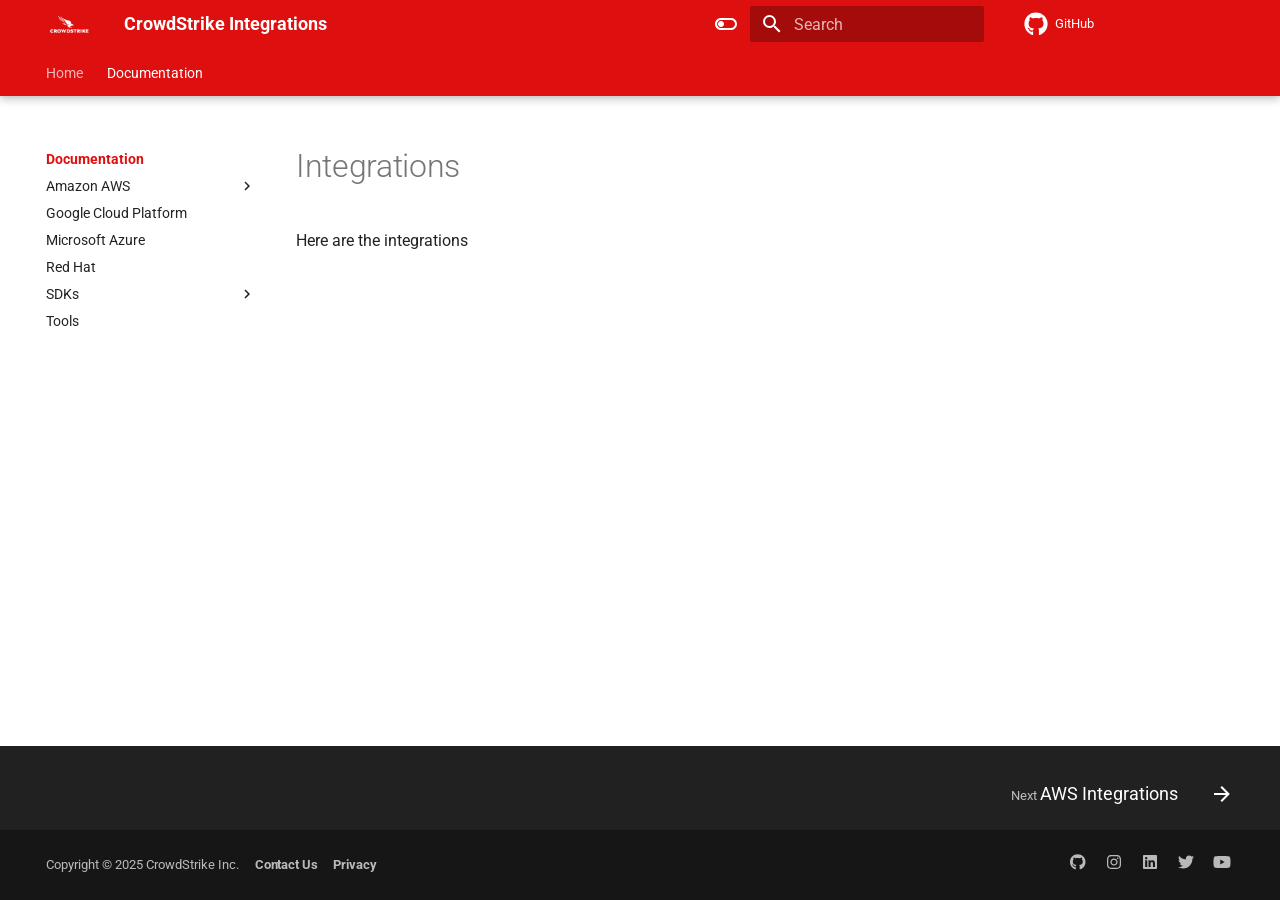
==== commit ea7417ea: "Deployed 23515ac with MkDocs version: 1.6.1" ====
--- a/docs/index.html
+++ b/docs/index.html
@@ -16,7 +16,7 @@
       
       
       <link rel="icon" href="../assets/img/CS_Logos_2020_FullRed.png">
-      <meta name="generator" content="mkdocs-1.5.3, mkdocs-material-9.5.3">
+      <meta name="generator" content="mkdocs-1.6.1, mkdocs-material-9.6.11">
     
     
       
@@ -24,7 +24,7 @@
       
     
     
-      <link rel="stylesheet" href="../assets/stylesheets/main.50c56a3b.min.css">
+      <link rel="stylesheet" href="../assets/stylesheets/main.4af4bdda.min.css">
       
         
         <link rel="stylesheet" href="../assets/stylesheets/palette.06af60db.min.css">
@@ -48,7 +48,7 @@
     
       <link rel="stylesheet" href="../stylesheets/extra.css">
     
-    <script>__md_scope=new URL("..",location),__md_hash=e=>[...e].reduce((e,_)=>(e<<5)-e+_.charCodeAt(0),0),__md_get=(e,_=localStorage,t=__md_scope)=>JSON.parse(_.getItem(t.pathname+"."+e)),__md_set=(e,_,t=localStorage,a=__md_scope)=>{try{t.setItem(a.pathname+"."+e,JSON.stringify(_))}catch(e){}}</script>
+    <script>__md_scope=new URL("..",location),__md_hash=e=>[...e].reduce(((e,_)=>(e<<5)-e+_.charCodeAt(0)),0),__md_get=(e,_=localStorage,t=__md_scope)=>JSON.parse(_.getItem(t.pathname+"."+e)),__md_set=(e,_,t=localStorage,a=__md_scope)=>{try{t.setItem(a.pathname+"."+e,JSON.stringify(_))}catch(e){}}</script>
     
       
 
@@ -97,7 +97,7 @@
     </a>
     <label class="md-header__button md-icon" for="__drawer">
       
-      <svg xmlns="http://www.w3.org/2000/svg" viewBox="0 0 24 24"><path d="M3 6h18v2H3V6m0 5h18v2H3v-2m0 5h18v2H3v-2Z"/></svg>
+      <svg xmlns="http://www.w3.org/2000/svg" viewBox="0 0 24 24"><path d="M3 6h18v2H3zm0 5h18v2H3zm0 5h18v2H3z"/></svg>
     </label>
     <div class="md-header__title" data-md-component="header-title">
       <div class="md-header__ellipsis">
@@ -125,7 +125,7 @@
     <input class="md-option" data-md-color-media="" data-md-color-scheme="default" data-md-color-primary="indigo" data-md-color-accent="indigo"  aria-label="Switch to dark mode"  type="radio" name="__palette" id="__palette_0">
     
       <label class="md-header__button md-icon" title="Switch to dark mode" for="__palette_1" hidden>
-        <svg xmlns="http://www.w3.org/2000/svg" viewBox="0 0 24 24"><path d="M17 6H7c-3.31 0-6 2.69-6 6s2.69 6 6 6h10c3.31 0 6-2.69 6-6s-2.69-6-6-6zm0 10H7c-2.21 0-4-1.79-4-4s1.79-4 4-4h10c2.21 0 4 1.79 4 4s-1.79 4-4 4zM7 9c-1.66 0-3 1.34-3 3s1.34 3 3 3 3-1.34 3-3-1.34-3-3-3z"/></svg>
+        <svg xmlns="http://www.w3.org/2000/svg" viewBox="0 0 24 24"><path d="M17 6H7c-3.31 0-6 2.69-6 6s2.69 6 6 6h10c3.31 0 6-2.69 6-6s-2.69-6-6-6m0 10H7c-2.21 0-4-1.79-4-4s1.79-4 4-4h10c2.21 0 4 1.79 4 4s-1.79 4-4 4M7 9c-1.66 0-3 1.34-3 3s1.34 3 3 3 3-1.34 3-3-1.34-3-3-3"/></svg>
       </label>
     
   
@@ -135,7 +135,7 @@
     <input class="md-option" data-md-color-media="" data-md-color-scheme="slate" data-md-color-primary="indigo" data-md-color-accent="indigo"  aria-label="Switch to light mode"  type="radio" name="__palette" id="__palette_1">
     
       <label class="md-header__button md-icon" title="Switch to light mode" for="__palette_0" hidden>
-        <svg xmlns="http://www.w3.org/2000/svg" viewBox="0 0 24 24"><path d="M17 7H7a5 5 0 0 0-5 5 5 5 0 0 0 5 5h10a5 5 0 0 0 5-5 5 5 0 0 0-5-5m0 8a3 3 0 0 1-3-3 3 3 0 0 1 3-3 3 3 0 0 1 3 3 3 3 0 0 1-3 3Z"/></svg>
+        <svg xmlns="http://www.w3.org/2000/svg" viewBox="0 0 24 24"><path d="M17 7H7a5 5 0 0 0-5 5 5 5 0 0 0 5 5h10a5 5 0 0 0 5-5 5 5 0 0 0-5-5m0 8a3 3 0 0 1-3-3 3 3 0 0 1 3-3 3 3 0 0 1 3 3 3 3 0 0 1-3 3"/></svg>
       </label>
     
   
@@ -143,36 +143,38 @@
       
     
     
-      <script>var media,input,key,value,palette=__md_get("__palette");if(palette&&palette.color){"(prefers-color-scheme)"===palette.color.media&&(media=matchMedia("(prefers-color-scheme: light)"),input=document.querySelector(media.matches?"[data-md-color-media='(prefers-color-scheme: light)']":"[data-md-color-media='(prefers-color-scheme: dark)']"),palette.color.media=input.getAttribute("data-md-color-media"),palette.color.scheme=input.getAttribute("data-md-color-scheme"),palette.color.primary=input.getAttribute("data-md-color-primary"),palette.color.accent=input.getAttribute("data-md-color-accent"));for([key,value]of Object.entries(palette.color))document.body.setAttribute("data-md-color-"+key,value)}</script>
-    
-    
-    
-      <label class="md-header__button md-icon" for="__search">
-        
-        <svg xmlns="http://www.w3.org/2000/svg" viewBox="0 0 24 24"><path d="M9.5 3A6.5 6.5 0 0 1 16 9.5c0 1.61-.59 3.09-1.56 4.23l.27.27h.79l5 5-1.5 1.5-5-5v-.79l-.27-.27A6.516 6.516 0 0 1 9.5 16 6.5 6.5 0 0 1 3 9.5 6.5 6.5 0 0 1 9.5 3m0 2C7 5 5 7 5 9.5S7 14 9.5 14 14 12 14 9.5 12 5 9.5 5Z"/></svg>
-      </label>
-      <div class="md-search" data-md-component="search" role="dialog">
+      <script>var palette=__md_get("__palette");if(palette&&palette.color){if("(prefers-color-scheme)"===palette.color.media){var media=matchMedia("(prefers-color-scheme: light)"),input=document.querySelector(media.matches?"[data-md-color-media='(prefers-color-scheme: light)']":"[data-md-color-media='(prefers-color-scheme: dark)']");palette.color.media=input.getAttribute("data-md-color-media"),palette.color.scheme=input.getAttribute("data-md-color-scheme"),palette.color.primary=input.getAttribute("data-md-color-primary"),palette.color.accent=input.getAttribute("data-md-color-accent")}for(var[key,value]of Object.entries(palette.color))document.body.setAttribute("data-md-color-"+key,value)}</script>
+    
+    
+    
+      
+      
+        <label class="md-header__button md-icon" for="__search">
+          
+          <svg xmlns="http://www.w3.org/2000/svg" viewBox="0 0 24 24"><path d="M9.5 3A6.5 6.5 0 0 1 16 9.5c0 1.61-.59 3.09-1.56 4.23l.27.27h.79l5 5-1.5 1.5-5-5v-.79l-.27-.27A6.52 6.52 0 0 1 9.5 16 6.5 6.5 0 0 1 3 9.5 6.5 6.5 0 0 1 9.5 3m0 2C7 5 5 7 5 9.5S7 14 9.5 14 14 12 14 9.5 12 5 9.5 5"/></svg>
+        </label>
+        <div class="md-search" data-md-component="search" role="dialog">
   <label class="md-search__overlay" for="__search"></label>
   <div class="md-search__inner" role="search">
     <form class="md-search__form" name="search">
       <input type="text" class="md-search__input" name="query" aria-label="Search" placeholder="Search" autocapitalize="off" autocorrect="off" autocomplete="off" spellcheck="false" data-md-component="search-query" required>
       <label class="md-search__icon md-icon" for="__search">
         
-        <svg xmlns="http://www.w3.org/2000/svg" viewBox="0 0 24 24"><path d="M9.5 3A6.5 6.5 0 0 1 16 9.5c0 1.61-.59 3.09-1.56 4.23l.27.27h.79l5 5-1.5 1.5-5-5v-.79l-.27-.27A6.516 6.516 0 0 1 9.5 16 6.5 6.5 0 0 1 3 9.5 6.5 6.5 0 0 1 9.5 3m0 2C7 5 5 7 5 9.5S7 14 9.5 14 14 12 14 9.5 12 5 9.5 5Z"/></svg>
-        
-        <svg xmlns="http://www.w3.org/2000/svg" viewBox="0 0 24 24"><path d="M20 11v2H8l5.5 5.5-1.42 1.42L4.16 12l7.92-7.92L13.5 5.5 8 11h12Z"/></svg>
+        <svg xmlns="http://www.w3.org/2000/svg" viewBox="0 0 24 24"><path d="M9.5 3A6.5 6.5 0 0 1 16 9.5c0 1.61-.59 3.09-1.56 4.23l.27.27h.79l5 5-1.5 1.5-5-5v-.79l-.27-.27A6.52 6.52 0 0 1 9.5 16 6.5 6.5 0 0 1 3 9.5 6.5 6.5 0 0 1 9.5 3m0 2C7 5 5 7 5 9.5S7 14 9.5 14 14 12 14 9.5 12 5 9.5 5"/></svg>
+        
+        <svg xmlns="http://www.w3.org/2000/svg" viewBox="0 0 24 24"><path d="M20 11v2H8l5.5 5.5-1.42 1.42L4.16 12l7.92-7.92L13.5 5.5 8 11z"/></svg>
       </label>
       <nav class="md-search__options" aria-label="Search">
         
         <button type="reset" class="md-search__icon md-icon" title="Clear" aria-label="Clear" tabindex="-1">
           
-          <svg xmlns="http://www.w3.org/2000/svg" viewBox="0 0 24 24"><path d="M19 6.41 17.59 5 12 10.59 6.41 5 5 6.41 10.59 12 5 17.59 6.41 19 12 13.41 17.59 19 19 17.59 13.41 12 19 6.41Z"/></svg>
+          <svg xmlns="http://www.w3.org/2000/svg" viewBox="0 0 24 24"><path d="M19 6.41 17.59 5 12 10.59 6.41 5 5 6.41 10.59 12 5 17.59 6.41 19 12 13.41 17.59 19 19 17.59 13.41 12z"/></svg>
         </button>
       </nav>
       
     </form>
     <div class="md-search__output">
-      <div class="md-search__scrollwrap" data-md-scrollfix>
+      <div class="md-search__scrollwrap" tabindex="0" data-md-scrollfix>
         <div class="md-search-result" data-md-component="search-result">
           <div class="md-search-result__meta">
             Initializing search
@@ -183,13 +185,14 @@
     </div>
   </div>
 </div>
+      
     
     
       <div class="md-header__source">
         <a href="https://github.com/crowdstrike/integrations" title="Go to repository" class="md-source" data-md-component="source">
   <div class="md-source__icon md-icon">
     
-    <svg xmlns="http://www.w3.org/2000/svg" viewBox="0 0 496 512"><!--! Font Awesome Free 6.5.1 by @fontawesome - https://fontawesome.com License - https://fontawesome.com/license/free (Icons: CC BY 4.0, Fonts: SIL OFL 1.1, Code: MIT License) Copyright 2023 Fonticons, Inc.--><path d="M165.9 397.4c0 2-2.3 3.6-5.2 3.6-3.3.3-5.6-1.3-5.6-3.6 0-2 2.3-3.6 5.2-3.6 3-.3 5.6 1.3 5.6 3.6zm-31.1-4.5c-.7 2 1.3 4.3 4.3 4.9 2.6 1 5.6 0 6.2-2s-1.3-4.3-4.3-5.2c-2.6-.7-5.5.3-6.2 2.3zm44.2-1.7c-2.9.7-4.9 2.6-4.6 4.9.3 2 2.9 3.3 5.9 2.6 2.9-.7 4.9-2.6 4.6-4.6-.3-1.9-3-3.2-5.9-2.9zM244.8 8C106.1 8 0 113.3 0 252c0 110.9 69.8 205.8 169.5 239.2 12.8 2.3 17.3-5.6 17.3-12.1 0-6.2-.3-40.4-.3-61.4 0 0-70 15-84.7-29.8 0 0-11.4-29.1-27.8-36.6 0 0-22.9-15.7 1.6-15.4 0 0 24.9 2 38.6 25.8 21.9 38.6 58.6 27.5 72.9 20.9 2.3-16 8.8-27.1 16-33.7-55.9-6.2-112.3-14.3-112.3-110.5 0-27.5 7.6-41.3 23.6-58.9-2.6-6.5-11.1-33.3 2.6-67.9 20.9-6.5 69 27 69 27 20-5.6 41.5-8.5 62.8-8.5s42.8 2.9 62.8 8.5c0 0 48.1-33.6 69-27 13.7 34.7 5.2 61.4 2.6 67.9 16 17.7 25.8 31.5 25.8 58.9 0 96.5-58.9 104.2-114.8 110.5 9.2 7.9 17 22.9 17 46.4 0 33.7-.3 75.4-.3 83.6 0 6.5 4.6 14.4 17.3 12.1C428.2 457.8 496 362.9 496 252 496 113.3 383.5 8 244.8 8zM97.2 352.9c-1.3 1-1 3.3.7 5.2 1.6 1.6 3.9 2.3 5.2 1 1.3-1 1-3.3-.7-5.2-1.6-1.6-3.9-2.3-5.2-1zm-10.8-8.1c-.7 1.3.3 2.9 2.3 3.9 1.6 1 3.6.7 4.3-.7.7-1.3-.3-2.9-2.3-3.9-2-.6-3.6-.3-4.3.7zm32.4 35.6c-1.6 1.3-1 4.3 1.3 6.2 2.3 2.3 5.2 2.6 6.5 1 1.3-1.3.7-4.3-1.3-6.2-2.2-2.3-5.2-2.6-6.5-1zm-11.4-14.7c-1.6 1-1.6 3.6 0 5.9 1.6 2.3 4.3 3.3 5.6 2.3 1.6-1.3 1.6-3.9 0-6.2-1.4-2.3-4-3.3-5.6-2z"/></svg>
+    <svg xmlns="http://www.w3.org/2000/svg" viewBox="0 0 496 512"><!--! Font Awesome Free 6.7.2 by @fontawesome - https://fontawesome.com License - https://fontawesome.com/license/free (Icons: CC BY 4.0, Fonts: SIL OFL 1.1, Code: MIT License) Copyright 2024 Fonticons, Inc.--><path d="M165.9 397.4c0 2-2.3 3.6-5.2 3.6-3.3.3-5.6-1.3-5.6-3.6 0-2 2.3-3.6 5.2-3.6 3-.3 5.6 1.3 5.6 3.6m-31.1-4.5c-.7 2 1.3 4.3 4.3 4.9 2.6 1 5.6 0 6.2-2s-1.3-4.3-4.3-5.2c-2.6-.7-5.5.3-6.2 2.3m44.2-1.7c-2.9.7-4.9 2.6-4.6 4.9.3 2 2.9 3.3 5.9 2.6 2.9-.7 4.9-2.6 4.6-4.6-.3-1.9-3-3.2-5.9-2.9M244.8 8C106.1 8 0 113.3 0 252c0 110.9 69.8 205.8 169.5 239.2 12.8 2.3 17.3-5.6 17.3-12.1 0-6.2-.3-40.4-.3-61.4 0 0-70 15-84.7-29.8 0 0-11.4-29.1-27.8-36.6 0 0-22.9-15.7 1.6-15.4 0 0 24.9 2 38.6 25.8 21.9 38.6 58.6 27.5 72.9 20.9 2.3-16 8.8-27.1 16-33.7-55.9-6.2-112.3-14.3-112.3-110.5 0-27.5 7.6-41.3 23.6-58.9-2.6-6.5-11.1-33.3 2.6-67.9 20.9-6.5 69 27 69 27 20-5.6 41.5-8.5 62.8-8.5s42.8 2.9 62.8 8.5c0 0 48.1-33.6 69-27 13.7 34.7 5.2 61.4 2.6 67.9 16 17.7 25.8 31.5 25.8 58.9 0 96.5-58.9 104.2-114.8 110.5 9.2 7.9 17 22.9 17 46.4 0 33.7-.3 75.4-.3 83.6 0 6.5 4.6 14.4 17.3 12.1C428.2 457.8 496 362.9 496 252 496 113.3 383.5 8 244.8 8M97.2 352.9c-1.3 1-1 3.3.7 5.2 1.6 1.6 3.9 2.3 5.2 1 1.3-1 1-3.3-.7-5.2-1.6-1.6-3.9-2.3-5.2-1m-10.8-8.1c-.7 1.3.3 2.9 2.3 3.9 1.6 1 3.6.7 4.3-.7.7-1.3-.3-2.9-2.3-3.9-2-.6-3.6-.3-4.3.7m32.4 35.6c-1.6 1.3-1 4.3 1.3 6.2 2.3 2.3 5.2 2.6 6.5 1 1.3-1.3.7-4.3-1.3-6.2-2.2-2.3-5.2-2.6-6.5-1m-11.4-14.7c-1.6 1-1.6 3.6 0 5.9s4.3 3.3 5.6 2.3c1.6-1.3 1.6-3.9 0-6.2-1.4-2.3-4-3.3-5.6-2"/></svg>
   </div>
   <div class="md-source__repository">
     GitHub
@@ -209,10 +212,12 @@
   
   
   
+  
     <li class="md-tabs__item">
       <a href=".." class="md-tabs__link">
         
   
+  
     
   
   Home
@@ -223,6 +228,7 @@
 
       
         
+  
   
   
     
@@ -233,6 +239,7 @@
       <li class="md-tabs__item md-tabs__item--active">
         <a href="./" class="md-tabs__link">
           
+  
   
     
   
@@ -288,7 +295,7 @@
       <a href="https://github.com/crowdstrike/integrations" title="Go to repository" class="md-source" data-md-component="source">
   <div class="md-source__icon md-icon">
     
-    <svg xmlns="http://www.w3.org/2000/svg" viewBox="0 0 496 512"><!--! Font Awesome Free 6.5.1 by @fontawesome - https://fontawesome.com License - https://fontawesome.com/license/free (Icons: CC BY 4.0, Fonts: SIL OFL 1.1, Code: MIT License) Copyright 2023 Fonticons, Inc.--><path d="M165.9 397.4c0 2-2.3 3.6-5.2 3.6-3.3.3-5.6-1.3-5.6-3.6 0-2 2.3-3.6 5.2-3.6 3-.3 5.6 1.3 5.6 3.6zm-31.1-4.5c-.7 2 1.3 4.3 4.3 4.9 2.6 1 5.6 0 6.2-2s-1.3-4.3-4.3-5.2c-2.6-.7-5.5.3-6.2 2.3zm44.2-1.7c-2.9.7-4.9 2.6-4.6 4.9.3 2 2.9 3.3 5.9 2.6 2.9-.7 4.9-2.6 4.6-4.6-.3-1.9-3-3.2-5.9-2.9zM244.8 8C106.1 8 0 113.3 0 252c0 110.9 69.8 205.8 169.5 239.2 12.8 2.3 17.3-5.6 17.3-12.1 0-6.2-.3-40.4-.3-61.4 0 0-70 15-84.7-29.8 0 0-11.4-29.1-27.8-36.6 0 0-22.9-15.7 1.6-15.4 0 0 24.9 2 38.6 25.8 21.9 38.6 58.6 27.5 72.9 20.9 2.3-16 8.8-27.1 16-33.7-55.9-6.2-112.3-14.3-112.3-110.5 0-27.5 7.6-41.3 23.6-58.9-2.6-6.5-11.1-33.3 2.6-67.9 20.9-6.5 69 27 69 27 20-5.6 41.5-8.5 62.8-8.5s42.8 2.9 62.8 8.5c0 0 48.1-33.6 69-27 13.7 34.7 5.2 61.4 2.6 67.9 16 17.7 25.8 31.5 25.8 58.9 0 96.5-58.9 104.2-114.8 110.5 9.2 7.9 17 22.9 17 46.4 0 33.7-.3 75.4-.3 83.6 0 6.5 4.6 14.4 17.3 12.1C428.2 457.8 496 362.9 496 252 496 113.3 383.5 8 244.8 8zM97.2 352.9c-1.3 1-1 3.3.7 5.2 1.6 1.6 3.9 2.3 5.2 1 1.3-1 1-3.3-.7-5.2-1.6-1.6-3.9-2.3-5.2-1zm-10.8-8.1c-.7 1.3.3 2.9 2.3 3.9 1.6 1 3.6.7 4.3-.7.7-1.3-.3-2.9-2.3-3.9-2-.6-3.6-.3-4.3.7zm32.4 35.6c-1.6 1.3-1 4.3 1.3 6.2 2.3 2.3 5.2 2.6 6.5 1 1.3-1.3.7-4.3-1.3-6.2-2.2-2.3-5.2-2.6-6.5-1zm-11.4-14.7c-1.6 1-1.6 3.6 0 5.9 1.6 2.3 4.3 3.3 5.6 2.3 1.6-1.3 1.6-3.9 0-6.2-1.4-2.3-4-3.3-5.6-2z"/></svg>
+    <svg xmlns="http://www.w3.org/2000/svg" viewBox="0 0 496 512"><!--! Font Awesome Free 6.7.2 by @fontawesome - https://fontawesome.com License - https://fontawesome.com/license/free (Icons: CC BY 4.0, Fonts: SIL OFL 1.1, Code: MIT License) Copyright 2024 Fonticons, Inc.--><path d="M165.9 397.4c0 2-2.3 3.6-5.2 3.6-3.3.3-5.6-1.3-5.6-3.6 0-2 2.3-3.6 5.2-3.6 3-.3 5.6 1.3 5.6 3.6m-31.1-4.5c-.7 2 1.3 4.3 4.3 4.9 2.6 1 5.6 0 6.2-2s-1.3-4.3-4.3-5.2c-2.6-.7-5.5.3-6.2 2.3m44.2-1.7c-2.9.7-4.9 2.6-4.6 4.9.3 2 2.9 3.3 5.9 2.6 2.9-.7 4.9-2.6 4.6-4.6-.3-1.9-3-3.2-5.9-2.9M244.8 8C106.1 8 0 113.3 0 252c0 110.9 69.8 205.8 169.5 239.2 12.8 2.3 17.3-5.6 17.3-12.1 0-6.2-.3-40.4-.3-61.4 0 0-70 15-84.7-29.8 0 0-11.4-29.1-27.8-36.6 0 0-22.9-15.7 1.6-15.4 0 0 24.9 2 38.6 25.8 21.9 38.6 58.6 27.5 72.9 20.9 2.3-16 8.8-27.1 16-33.7-55.9-6.2-112.3-14.3-112.3-110.5 0-27.5 7.6-41.3 23.6-58.9-2.6-6.5-11.1-33.3 2.6-67.9 20.9-6.5 69 27 69 27 20-5.6 41.5-8.5 62.8-8.5s42.8 2.9 62.8 8.5c0 0 48.1-33.6 69-27 13.7 34.7 5.2 61.4 2.6 67.9 16 17.7 25.8 31.5 25.8 58.9 0 96.5-58.9 104.2-114.8 110.5 9.2 7.9 17 22.9 17 46.4 0 33.7-.3 75.4-.3 83.6 0 6.5 4.6 14.4 17.3 12.1C428.2 457.8 496 362.9 496 252 496 113.3 383.5 8 244.8 8M97.2 352.9c-1.3 1-1 3.3.7 5.2 1.6 1.6 3.9 2.3 5.2 1 1.3-1 1-3.3-.7-5.2-1.6-1.6-3.9-2.3-5.2-1m-10.8-8.1c-.7 1.3.3 2.9 2.3 3.9 1.6 1 3.6.7 4.3-.7.7-1.3-.3-2.9-2.3-3.9-2-.6-3.6-.3-4.3.7m32.4 35.6c-1.6 1.3-1 4.3 1.3 6.2 2.3 2.3 5.2 2.6 6.5 1 1.3-1.3.7-4.3-1.3-6.2-2.2-2.3-5.2-2.6-6.5-1m-11.4-14.7c-1.6 1-1.6 3.6 0 5.9s4.3 3.3 5.6 2.3c1.6-1.3 1.6-3.9 0-6.2-1.4-2.3-4-3.3-5.6-2"/></svg>
   </div>
   <div class="md-source__repository">
     GitHub
@@ -308,8 +315,10 @@
       <a href=".." class="md-nav__link">
         
   
+  
   <span class="md-ellipsis">
     Home
+    
   </span>
   
 
@@ -348,25 +357,28 @@
     
     
     
-    
-      
-      
+      
+        
+        
+      
+      
+    
     
     <li class="md-nav__item md-nav__item--active md-nav__item--section md-nav__item--nested">
       
         
         
-        
         <input class="md-nav__toggle md-toggle " type="checkbox" id="__nav_2" checked>
         
-          
           
           <div class="md-nav__link md-nav__container">
             <a href="./" class="md-nav__link md-nav__link--active">
               
   
+  
   <span class="md-ellipsis">
     Documentation
+    
   </span>
   
 
@@ -408,22 +420,25 @@
     
     
     
+      
+      
+    
     
     <li class="md-nav__item md-nav__item--nested">
       
         
         
-        
         <input class="md-nav__toggle md-toggle " type="checkbox" id="__nav_2_2" >
         
-          
           
           <div class="md-nav__link md-nav__container">
             <a href="aws/" class="md-nav__link ">
               
   
+  
   <span class="md-ellipsis">
     Amazon AWS
+    
   </span>
   
 
@@ -461,20 +476,24 @@
     
     
     
+      
+      
+    
     
     <li class="md-nav__item md-nav__item--nested">
       
         
         
-        
         <input class="md-nav__toggle md-toggle " type="checkbox" id="__nav_2_2_2" >
         
           
           <label class="md-nav__link" for="__nav_2_2_2" id="__nav_2_2_2_label" tabindex="0">
             
   
+  
   <span class="md-ellipsis">
     AWS Network Firewall
+    
   </span>
   
 
@@ -498,8 +517,10 @@
       <a href="aws/aws-network-firewall/about/" class="md-nav__link">
         
   
+  
   <span class="md-ellipsis">
     About AWS Firewall
+    
   </span>
   
 
@@ -519,8 +540,10 @@
       <a href="aws/aws-network-firewall/cs-threat-intel/" class="md-nav__link">
         
   
+  
   <span class="md-ellipsis">
     Integrating with CrowdStrike Threat Intelligence
+    
   </span>
   
 
@@ -554,22 +577,25 @@
     
     
     
+      
+      
+    
     
     <li class="md-nav__item md-nav__item--nested">
       
         
         
-        
         <input class="md-nav__toggle md-toggle " type="checkbox" id="__nav_2_2_3" >
         
-          
           
           <div class="md-nav__link md-nav__container">
             <a href="aws/aws-security-hub/" class="md-nav__link ">
               
   
+  
   <span class="md-ellipsis">
     AWS Security Hub
+    
   </span>
   
 
@@ -618,22 +644,25 @@
     
     
     
+      
+      
+    
     
     <li class="md-nav__item md-nav__item--nested">
       
         
         
-        
         <input class="md-nav__toggle md-toggle " type="checkbox" id="__nav_2_3" >
         
-          
           
           <div class="md-nav__link md-nav__container">
             <a href="google/" class="md-nav__link ">
               
   
+  
   <span class="md-ellipsis">
     Google Cloud Platform
+    
   </span>
   
 
@@ -674,22 +703,25 @@
     
     
     
+      
+      
+    
     
     <li class="md-nav__item md-nav__item--nested">
       
         
         
-        
         <input class="md-nav__toggle md-toggle " type="checkbox" id="__nav_2_4" >
         
-          
           
           <div class="md-nav__link md-nav__container">
             <a href="microsoft/" class="md-nav__link ">
               
   
+  
   <span class="md-ellipsis">
     Microsoft Azure
+    
   </span>
   
 
@@ -730,22 +762,25 @@
     
     
     
+      
+      
+    
     
     <li class="md-nav__item md-nav__item--nested">
       
         
         
-        
         <input class="md-nav__toggle md-toggle " type="checkbox" id="__nav_2_5" >
         
-          
           
           <div class="md-nav__link md-nav__container">
             <a href="redhat/" class="md-nav__link ">
               
   
+  
   <span class="md-ellipsis">
     Red Hat
+    
   </span>
   
 
@@ -788,22 +823,25 @@
     
     
     
+      
+      
+    
     
     <li class="md-nav__item md-nav__item--nested">
       
         
         
-        
         <input class="md-nav__toggle md-toggle " type="checkbox" id="__nav_2_6" >
         
-          
           
           <div class="md-nav__link md-nav__container">
             <a href="sdk/" class="md-nav__link ">
               
   
+  
   <span class="md-ellipsis">
     SDKs
+    
   </span>
   
 
@@ -841,22 +879,25 @@
     
     
     
+      
+      
+    
     
     <li class="md-nav__item md-nav__item--nested">
       
         
         
-        
         <input class="md-nav__toggle md-toggle " type="checkbox" id="__nav_2_6_2" >
         
-          
           
           <div class="md-nav__link md-nav__container">
             <a href="sdk/gofalcon/" class="md-nav__link ">
               
   
+  
   <span class="md-ellipsis">
     Gofalcon
+    
   </span>
   
 
@@ -905,22 +946,25 @@
     
     
     
+      
+      
+    
     
     <li class="md-nav__item md-nav__item--nested">
       
         
         
-        
         <input class="md-nav__toggle md-toggle " type="checkbox" id="__nav_2_7" >
         
-          
           
           <div class="md-nav__link md-nav__container">
             <a href="tools/" class="md-nav__link ">
               
   
+  
   <span class="md-ellipsis">
     Tools
+    
   </span>
   
 
@@ -965,6 +1009,9 @@
               <article class="md-content__inner md-typeset">
                 
                   
+  
+
+
 
   
   
@@ -999,7 +1046,7 @@
         
           <button type="button" class="md-top md-icon" data-md-component="top" hidden>
   
-  <svg xmlns="http://www.w3.org/2000/svg" viewBox="0 0 24 24"><path d="M13 20h-2V8l-5.5 5.5-1.42-1.42L12 4.16l7.92 7.92-1.42 1.42L13 8v12Z"/></svg>
+  <svg xmlns="http://www.w3.org/2000/svg" viewBox="0 0 24 24"><path d="M13 20h-2V8l-5.5 5.5-1.42-1.42L12 4.16l7.92 7.92-1.42 1.42L13 8z"/></svg>
   Back to top
 </button>
         
@@ -1035,7 +1082,7 @@
             </div>
           </div>
           <div class="md-footer__button md-icon">
-            <svg xmlns="http://www.w3.org/2000/svg" viewBox="0 0 24 24"><path d="M4 11v2h12l-5.5 5.5 1.42 1.42L19.84 12l-7.92-7.92L10.5 5.5 16 11H4Z"/></svg>
+            <svg xmlns="http://www.w3.org/2000/svg" viewBox="0 0 24 24"><path d="M4 11v2h12l-5.5 5.5 1.42 1.42L19.84 12l-7.92-7.92L10.5 5.5 16 11z"/></svg>
           </div>
         </a>
       
@@ -1046,7 +1093,7 @@
     <div class="md-footer-meta__inner md-grid">
       <div class="md-copyright">
     <div class="md-copyright__highlight" style="display: inline-block;">
-	    Copyright &copy; 2024 CrowdStrike Inc. 
+	    Copyright &copy; 2025 CrowdStrike Inc. 
     </div>
     <div style="display: inline-block; margin-left: 1em" >
 	    <h4><a href="https://www.crowdstrike.com/contact-us"/>Contact Us</a></h4>
@@ -1066,7 +1113,7 @@
       
     
     <a href="https://github.com/crowdstrike" target="_blank" rel="noopener" title="github.com" class="md-social__link">
-      <svg xmlns="http://www.w3.org/2000/svg" viewBox="0 0 496 512"><!--! Font Awesome Free 6.5.1 by @fontawesome - https://fontawesome.com License - https://fontawesome.com/license/free (Icons: CC BY 4.0, Fonts: SIL OFL 1.1, Code: MIT License) Copyright 2023 Fonticons, Inc.--><path d="M165.9 397.4c0 2-2.3 3.6-5.2 3.6-3.3.3-5.6-1.3-5.6-3.6 0-2 2.3-3.6 5.2-3.6 3-.3 5.6 1.3 5.6 3.6zm-31.1-4.5c-.7 2 1.3 4.3 4.3 4.9 2.6 1 5.6 0 6.2-2s-1.3-4.3-4.3-5.2c-2.6-.7-5.5.3-6.2 2.3zm44.2-1.7c-2.9.7-4.9 2.6-4.6 4.9.3 2 2.9 3.3 5.9 2.6 2.9-.7 4.9-2.6 4.6-4.6-.3-1.9-3-3.2-5.9-2.9zM244.8 8C106.1 8 0 113.3 0 252c0 110.9 69.8 205.8 169.5 239.2 12.8 2.3 17.3-5.6 17.3-12.1 0-6.2-.3-40.4-.3-61.4 0 0-70 15-84.7-29.8 0 0-11.4-29.1-27.8-36.6 0 0-22.9-15.7 1.6-15.4 0 0 24.9 2 38.6 25.8 21.9 38.6 58.6 27.5 72.9 20.9 2.3-16 8.8-27.1 16-33.7-55.9-6.2-112.3-14.3-112.3-110.5 0-27.5 7.6-41.3 23.6-58.9-2.6-6.5-11.1-33.3 2.6-67.9 20.9-6.5 69 27 69 27 20-5.6 41.5-8.5 62.8-8.5s42.8 2.9 62.8 8.5c0 0 48.1-33.6 69-27 13.7 34.7 5.2 61.4 2.6 67.9 16 17.7 25.8 31.5 25.8 58.9 0 96.5-58.9 104.2-114.8 110.5 9.2 7.9 17 22.9 17 46.4 0 33.7-.3 75.4-.3 83.6 0 6.5 4.6 14.4 17.3 12.1C428.2 457.8 496 362.9 496 252 496 113.3 383.5 8 244.8 8zM97.2 352.9c-1.3 1-1 3.3.7 5.2 1.6 1.6 3.9 2.3 5.2 1 1.3-1 1-3.3-.7-5.2-1.6-1.6-3.9-2.3-5.2-1zm-10.8-8.1c-.7 1.3.3 2.9 2.3 3.9 1.6 1 3.6.7 4.3-.7.7-1.3-.3-2.9-2.3-3.9-2-.6-3.6-.3-4.3.7zm32.4 35.6c-1.6 1.3-1 4.3 1.3 6.2 2.3 2.3 5.2 2.6 6.5 1 1.3-1.3.7-4.3-1.3-6.2-2.2-2.3-5.2-2.6-6.5-1zm-11.4-14.7c-1.6 1-1.6 3.6 0 5.9 1.6 2.3 4.3 3.3 5.6 2.3 1.6-1.3 1.6-3.9 0-6.2-1.4-2.3-4-3.3-5.6-2z"/></svg>
+      <svg xmlns="http://www.w3.org/2000/svg" viewBox="0 0 496 512"><!--! Font Awesome Free 6.7.2 by @fontawesome - https://fontawesome.com License - https://fontawesome.com/license/free (Icons: CC BY 4.0, Fonts: SIL OFL 1.1, Code: MIT License) Copyright 2024 Fonticons, Inc.--><path d="M165.9 397.4c0 2-2.3 3.6-5.2 3.6-3.3.3-5.6-1.3-5.6-3.6 0-2 2.3-3.6 5.2-3.6 3-.3 5.6 1.3 5.6 3.6m-31.1-4.5c-.7 2 1.3 4.3 4.3 4.9 2.6 1 5.6 0 6.2-2s-1.3-4.3-4.3-5.2c-2.6-.7-5.5.3-6.2 2.3m44.2-1.7c-2.9.7-4.9 2.6-4.6 4.9.3 2 2.9 3.3 5.9 2.6 2.9-.7 4.9-2.6 4.6-4.6-.3-1.9-3-3.2-5.9-2.9M244.8 8C106.1 8 0 113.3 0 252c0 110.9 69.8 205.8 169.5 239.2 12.8 2.3 17.3-5.6 17.3-12.1 0-6.2-.3-40.4-.3-61.4 0 0-70 15-84.7-29.8 0 0-11.4-29.1-27.8-36.6 0 0-22.9-15.7 1.6-15.4 0 0 24.9 2 38.6 25.8 21.9 38.6 58.6 27.5 72.9 20.9 2.3-16 8.8-27.1 16-33.7-55.9-6.2-112.3-14.3-112.3-110.5 0-27.5 7.6-41.3 23.6-58.9-2.6-6.5-11.1-33.3 2.6-67.9 20.9-6.5 69 27 69 27 20-5.6 41.5-8.5 62.8-8.5s42.8 2.9 62.8 8.5c0 0 48.1-33.6 69-27 13.7 34.7 5.2 61.4 2.6 67.9 16 17.7 25.8 31.5 25.8 58.9 0 96.5-58.9 104.2-114.8 110.5 9.2 7.9 17 22.9 17 46.4 0 33.7-.3 75.4-.3 83.6 0 6.5 4.6 14.4 17.3 12.1C428.2 457.8 496 362.9 496 252 496 113.3 383.5 8 244.8 8M97.2 352.9c-1.3 1-1 3.3.7 5.2 1.6 1.6 3.9 2.3 5.2 1 1.3-1 1-3.3-.7-5.2-1.6-1.6-3.9-2.3-5.2-1m-10.8-8.1c-.7 1.3.3 2.9 2.3 3.9 1.6 1 3.6.7 4.3-.7.7-1.3-.3-2.9-2.3-3.9-2-.6-3.6-.3-4.3.7m32.4 35.6c-1.6 1.3-1 4.3 1.3 6.2 2.3 2.3 5.2 2.6 6.5 1 1.3-1.3.7-4.3-1.3-6.2-2.2-2.3-5.2-2.6-6.5-1m-11.4-14.7c-1.6 1-1.6 3.6 0 5.9s4.3 3.3 5.6 2.3c1.6-1.3 1.6-3.9 0-6.2-1.4-2.3-4-3.3-5.6-2"/></svg>
     </a>
   
     
@@ -1077,7 +1124,7 @@
       
     
     <a href="https://instagram.com/crowdstrike" target="_blank" rel="noopener" title="instagram.com" class="md-social__link">
-      <svg xmlns="http://www.w3.org/2000/svg" viewBox="0 0 448 512"><!--! Font Awesome Free 6.5.1 by @fontawesome - https://fontawesome.com License - https://fontawesome.com/license/free (Icons: CC BY 4.0, Fonts: SIL OFL 1.1, Code: MIT License) Copyright 2023 Fonticons, Inc.--><path d="M224.1 141c-63.6 0-114.9 51.3-114.9 114.9s51.3 114.9 114.9 114.9S339 319.5 339 255.9 287.7 141 224.1 141zm0 189.6c-41.1 0-74.7-33.5-74.7-74.7s33.5-74.7 74.7-74.7 74.7 33.5 74.7 74.7-33.6 74.7-74.7 74.7zm146.4-194.3c0 14.9-12 26.8-26.8 26.8-14.9 0-26.8-12-26.8-26.8s12-26.8 26.8-26.8 26.8 12 26.8 26.8zm76.1 27.2c-1.7-35.9-9.9-67.7-36.2-93.9-26.2-26.2-58-34.4-93.9-36.2-37-2.1-147.9-2.1-184.9 0-35.8 1.7-67.6 9.9-93.9 36.1s-34.4 58-36.2 93.9c-2.1 37-2.1 147.9 0 184.9 1.7 35.9 9.9 67.7 36.2 93.9s58 34.4 93.9 36.2c37 2.1 147.9 2.1 184.9 0 35.9-1.7 67.7-9.9 93.9-36.2 26.2-26.2 34.4-58 36.2-93.9 2.1-37 2.1-147.8 0-184.8zM398.8 388c-7.8 19.6-22.9 34.7-42.6 42.6-29.5 11.7-99.5 9-132.1 9s-102.7 2.6-132.1-9c-19.6-7.8-34.7-22.9-42.6-42.6-11.7-29.5-9-99.5-9-132.1s-2.6-102.7 9-132.1c7.8-19.6 22.9-34.7 42.6-42.6 29.5-11.7 99.5-9 132.1-9s102.7-2.6 132.1 9c19.6 7.8 34.7 22.9 42.6 42.6 11.7 29.5 9 99.5 9 132.1s2.7 102.7-9 132.1z"/></svg>
+      <svg xmlns="http://www.w3.org/2000/svg" viewBox="0 0 448 512"><!--! Font Awesome Free 6.7.2 by @fontawesome - https://fontawesome.com License - https://fontawesome.com/license/free (Icons: CC BY 4.0, Fonts: SIL OFL 1.1, Code: MIT License) Copyright 2024 Fonticons, Inc.--><path d="M224.1 141c-63.6 0-114.9 51.3-114.9 114.9s51.3 114.9 114.9 114.9S339 319.5 339 255.9 287.7 141 224.1 141m0 189.6c-41.1 0-74.7-33.5-74.7-74.7s33.5-74.7 74.7-74.7 74.7 33.5 74.7 74.7-33.6 74.7-74.7 74.7m146.4-194.3c0 14.9-12 26.8-26.8 26.8-14.9 0-26.8-12-26.8-26.8s12-26.8 26.8-26.8 26.8 12 26.8 26.8m76.1 27.2c-1.7-35.9-9.9-67.7-36.2-93.9-26.2-26.2-58-34.4-93.9-36.2-37-2.1-147.9-2.1-184.9 0-35.8 1.7-67.6 9.9-93.9 36.1s-34.4 58-36.2 93.9c-2.1 37-2.1 147.9 0 184.9 1.7 35.9 9.9 67.7 36.2 93.9s58 34.4 93.9 36.2c37 2.1 147.9 2.1 184.9 0 35.9-1.7 67.7-9.9 93.9-36.2 26.2-26.2 34.4-58 36.2-93.9 2.1-37 2.1-147.8 0-184.8M398.8 388c-7.8 19.6-22.9 34.7-42.6 42.6-29.5 11.7-99.5 9-132.1 9s-102.7 2.6-132.1-9c-19.6-7.8-34.7-22.9-42.6-42.6-11.7-29.5-9-99.5-9-132.1s-2.6-102.7 9-132.1c7.8-19.6 22.9-34.7 42.6-42.6 29.5-11.7 99.5-9 132.1-9s102.7-2.6 132.1 9c19.6 7.8 34.7 22.9 42.6 42.6 11.7 29.5 9 99.5 9 132.1s2.7 102.7-9 132.1"/></svg>
     </a>
   
     
@@ -1088,7 +1135,7 @@
       
     
     <a href="https://linkedin.com/company/crowdstrike" target="_blank" rel="noopener" title="linkedin.com" class="md-social__link">
-      <svg xmlns="http://www.w3.org/2000/svg" viewBox="0 0 448 512"><!--! Font Awesome Free 6.5.1 by @fontawesome - https://fontawesome.com License - https://fontawesome.com/license/free (Icons: CC BY 4.0, Fonts: SIL OFL 1.1, Code: MIT License) Copyright 2023 Fonticons, Inc.--><path d="M416 32H31.9C14.3 32 0 46.5 0 64.3v383.4C0 465.5 14.3 480 31.9 480H416c17.6 0 32-14.5 32-32.3V64.3c0-17.8-14.4-32.3-32-32.3zM135.4 416H69V202.2h66.5V416zm-33.2-243c-21.3 0-38.5-17.3-38.5-38.5S80.9 96 102.2 96c21.2 0 38.5 17.3 38.5 38.5 0 21.3-17.2 38.5-38.5 38.5zm282.1 243h-66.4V312c0-24.8-.5-56.7-34.5-56.7-34.6 0-39.9 27-39.9 54.9V416h-66.4V202.2h63.7v29.2h.9c8.9-16.8 30.6-34.5 62.9-34.5 67.2 0 79.7 44.3 79.7 101.9V416z"/></svg>
+      <svg xmlns="http://www.w3.org/2000/svg" viewBox="0 0 448 512"><!--! Font Awesome Free 6.7.2 by @fontawesome - https://fontawesome.com License - https://fontawesome.com/license/free (Icons: CC BY 4.0, Fonts: SIL OFL 1.1, Code: MIT License) Copyright 2024 Fonticons, Inc.--><path d="M416 32H31.9C14.3 32 0 46.5 0 64.3v383.4C0 465.5 14.3 480 31.9 480H416c17.6 0 32-14.5 32-32.3V64.3c0-17.8-14.4-32.3-32-32.3M135.4 416H69V202.2h66.5V416zm-33.2-243c-21.3 0-38.5-17.3-38.5-38.5S80.9 96 102.2 96c21.2 0 38.5 17.3 38.5 38.5 0 21.3-17.2 38.5-38.5 38.5m282.1 243h-66.4V312c0-24.8-.5-56.7-34.5-56.7-34.6 0-39.9 27-39.9 54.9V416h-66.4V202.2h63.7v29.2h.9c8.9-16.8 30.6-34.5 62.9-34.5 67.2 0 79.7 44.3 79.7 101.9z"/></svg>
     </a>
   
     
@@ -1099,7 +1146,7 @@
       
     
     <a href="https://twitter.com/crowdstrike" target="_blank" rel="noopener" title="twitter.com" class="md-social__link">
-      <svg xmlns="http://www.w3.org/2000/svg" viewBox="0 0 512 512"><!--! Font Awesome Free 6.5.1 by @fontawesome - https://fontawesome.com License - https://fontawesome.com/license/free (Icons: CC BY 4.0, Fonts: SIL OFL 1.1, Code: MIT License) Copyright 2023 Fonticons, Inc.--><path d="M459.37 151.716c.325 4.548.325 9.097.325 13.645 0 138.72-105.583 298.558-298.558 298.558-59.452 0-114.68-17.219-161.137-47.106 8.447.974 16.568 1.299 25.34 1.299 49.055 0 94.213-16.568 130.274-44.832-46.132-.975-84.792-31.188-98.112-72.772 6.498.974 12.995 1.624 19.818 1.624 9.421 0 18.843-1.3 27.614-3.573-48.081-9.747-84.143-51.98-84.143-102.985v-1.299c13.969 7.797 30.214 12.67 47.431 13.319-28.264-18.843-46.781-51.005-46.781-87.391 0-19.492 5.197-37.36 14.294-52.954 51.655 63.675 129.3 105.258 216.365 109.807-1.624-7.797-2.599-15.918-2.599-24.04 0-57.828 46.782-104.934 104.934-104.934 30.213 0 57.502 12.67 76.67 33.137 23.715-4.548 46.456-13.32 66.599-25.34-7.798 24.366-24.366 44.833-46.132 57.827 21.117-2.273 41.584-8.122 60.426-16.243-14.292 20.791-32.161 39.308-52.628 54.253z"/></svg>
+      <svg xmlns="http://www.w3.org/2000/svg" viewBox="0 0 512 512"><!--! Font Awesome Free 6.7.2 by @fontawesome - https://fontawesome.com License - https://fontawesome.com/license/free (Icons: CC BY 4.0, Fonts: SIL OFL 1.1, Code: MIT License) Copyright 2024 Fonticons, Inc.--><path d="M459.37 151.716c.325 4.548.325 9.097.325 13.645 0 138.72-105.583 298.558-298.558 298.558-59.452 0-114.68-17.219-161.137-47.106 8.447.974 16.568 1.299 25.34 1.299 49.055 0 94.213-16.568 130.274-44.832-46.132-.975-84.792-31.188-98.112-72.772 6.498.974 12.995 1.624 19.818 1.624 9.421 0 18.843-1.3 27.614-3.573-48.081-9.747-84.143-51.98-84.143-102.985v-1.299c13.969 7.797 30.214 12.67 47.431 13.319-28.264-18.843-46.781-51.005-46.781-87.391 0-19.492 5.197-37.36 14.294-52.954 51.655 63.675 129.3 105.258 216.365 109.807-1.624-7.797-2.599-15.918-2.599-24.04 0-57.828 46.782-104.934 104.934-104.934 30.213 0 57.502 12.67 76.67 33.137 23.715-4.548 46.456-13.32 66.599-25.34-7.798 24.366-24.366 44.833-46.132 57.827 21.117-2.273 41.584-8.122 60.426-16.243-14.292 20.791-32.161 39.308-52.628 54.253"/></svg>
     </a>
   
     
@@ -1110,7 +1157,7 @@
       
     
     <a href="https://www.youtube.com/channel/UCsRdY9CtEVWTNO4ulwfzqVA" target="_blank" rel="noopener" title="www.youtube.com" class="md-social__link">
-      <svg xmlns="http://www.w3.org/2000/svg" viewBox="0 0 576 512"><!--! Font Awesome Free 6.5.1 by @fontawesome - https://fontawesome.com License - https://fontawesome.com/license/free (Icons: CC BY 4.0, Fonts: SIL OFL 1.1, Code: MIT License) Copyright 2023 Fonticons, Inc.--><path d="M549.655 124.083c-6.281-23.65-24.787-42.276-48.284-48.597C458.781 64 288 64 288 64S117.22 64 74.629 75.486c-23.497 6.322-42.003 24.947-48.284 48.597-11.412 42.867-11.412 132.305-11.412 132.305s0 89.438 11.412 132.305c6.281 23.65 24.787 41.5 48.284 47.821C117.22 448 288 448 288 448s170.78 0 213.371-11.486c23.497-6.321 42.003-24.171 48.284-47.821 11.412-42.867 11.412-132.305 11.412-132.305s0-89.438-11.412-132.305zm-317.51 213.508V175.185l142.739 81.205-142.739 81.201z"/></svg>
+      <svg xmlns="http://www.w3.org/2000/svg" viewBox="0 0 576 512"><!--! Font Awesome Free 6.7.2 by @fontawesome - https://fontawesome.com License - https://fontawesome.com/license/free (Icons: CC BY 4.0, Fonts: SIL OFL 1.1, Code: MIT License) Copyright 2024 Fonticons, Inc.--><path d="M549.655 124.083c-6.281-23.65-24.787-42.276-48.284-48.597C458.781 64 288 64 288 64S117.22 64 74.629 75.486c-23.497 6.322-42.003 24.947-48.284 48.597-11.412 42.867-11.412 132.305-11.412 132.305s0 89.438 11.412 132.305c6.281 23.65 24.787 41.5 48.284 47.821C117.22 448 288 448 288 448s170.78 0 213.371-11.486c23.497-6.321 42.003-24.171 48.284-47.821 11.412-42.867 11.412-132.305 11.412-132.305s0-89.438-11.412-132.305m-317.51 213.508V175.185l142.739 81.205z"/></svg>
     </a>
   
 </div>
@@ -1125,10 +1172,12 @@
     </div>
     
     
-    <script id="__config" type="application/json">{"base": "..", "features": ["navigation.tabs", "navigation.indexes", "navigation.instant", "navigation.top", "navigation.tabs.sticky", "toc.integrate", "toc.follow"], "search": "../assets/javascripts/workers/search.f886a092.min.js", "translations": {"clipboard.copied": "Copied to clipboard", "clipboard.copy": "Copy to clipboard", "search.result.more.one": "1 more on this page", "search.result.more.other": "# more on this page", "search.result.none": "No matching documents", "search.result.one": "1 matching document", "search.result.other": "# matching documents", "search.result.placeholder": "Type to start searching", "search.result.term.missing": "Missing", "select.version": "Select version"}}</script>
-    
-    
-      <script src="../assets/javascripts/bundle.d7c377c4.min.js"></script>
+    
+      
+      <script id="__config" type="application/json">{"base": "..", "features": ["navigation.tabs", "navigation.indexes", "navigation.instant", "navigation.top", "navigation.tabs.sticky", "toc.integrate", "toc.follow"], "search": "../assets/javascripts/workers/search.f8cc74c7.min.js", "tags": null, "translations": {"clipboard.copied": "Copied to clipboard", "clipboard.copy": "Copy to clipboard", "search.result.more.one": "1 more on this page", "search.result.more.other": "# more on this page", "search.result.none": "No matching documents", "search.result.one": "1 matching document", "search.result.other": "# matching documents", "search.result.placeholder": "Type to start searching", "search.result.term.missing": "Missing", "select.version": "Select version"}, "version": null}</script>
+    
+    
+      <script src="../assets/javascripts/bundle.c8b220af.min.js"></script>
       
     
   </body>
--- a/assets/stylesheets/main.4af4bdda.min.css
+++ b/assets/stylesheets/main.4af4bdda.min.css
@@ -0,0 +1 @@
+@charset "UTF-8";html{-webkit-text-size-adjust:none;-moz-text-size-adjust:none;text-size-adjust:none;box-sizing:border-box}*,:after,:before{box-sizing:inherit}@media (prefers-reduced-motion){*,:after,:before{transition:none!important}}body{margin:0}a,button,input,label{-webkit-tap-highlight-color:transparent}a{color:inherit;text-decoration:none}hr{border:0;box-sizing:initial;display:block;height:.05rem;overflow:visible;padding:0}small{font-size:80%}sub,sup{line-height:1em}img{border-style:none}table{border-collapse:initial;border-spacing:0}td,th{font-weight:400;vertical-align:top}button{background:#0000;border:0;font-family:inherit;font-size:inherit;margin:0;padding:0}input{border:0;outline:none}:root{--md-primary-fg-color:#4051b5;--md-primary-fg-color--light:#5d6cc0;--md-primary-fg-color--dark:#303fa1;--md-primary-bg-color:#fff;--md-primary-bg-color--light:#ffffffb3;--md-accent-fg-color:#526cfe;--md-accent-fg-color--transparent:#526cfe1a;--md-accent-bg-color:#fff;--md-accent-bg-color--light:#ffffffb3}[data-md-color-scheme=default]{color-scheme:light}[data-md-color-scheme=default] img[src$="#gh-dark-mode-only"],[data-md-color-scheme=default] img[src$="#only-dark"]{display:none}:root,[data-md-color-scheme=default]{--md-hue:225deg;--md-default-fg-color:#000000de;--md-default-fg-color--light:#0000008a;--md-default-fg-color--lighter:#00000052;--md-default-fg-color--lightest:#00000012;--md-default-bg-color:#fff;--md-default-bg-color--light:#ffffffb3;--md-default-bg-color--lighter:#ffffff4d;--md-default-bg-color--lightest:#ffffff1f;--md-code-fg-color:#36464e;--md-code-bg-color:#f5f5f5;--md-code-hl-color:#4287ff;--md-code-hl-color--light:#4287ff1a;--md-code-hl-number-color:#d52a2a;--md-code-hl-special-color:#db1457;--md-code-hl-function-color:#a846b9;--md-code-hl-constant-color:#6e59d9;--md-code-hl-keyword-color:#3f6ec6;--md-code-hl-string-color:#1c7d4d;--md-code-hl-name-color:var(--md-code-fg-color);--md-code-hl-operator-color:var(--md-default-fg-color--light);--md-code-hl-punctuation-color:var(--md-default-fg-color--light);--md-code-hl-comment-color:var(--md-default-fg-color--light);--md-code-hl-generic-color:var(--md-default-fg-color--light);--md-code-hl-variable-color:var(--md-default-fg-color--light);--md-typeset-color:var(--md-default-fg-color);--md-typeset-a-color:var(--md-primary-fg-color);--md-typeset-del-color:#f5503d26;--md-typeset-ins-color:#0bd57026;--md-typeset-kbd-color:#fafafa;--md-typeset-kbd-accent-color:#fff;--md-typeset-kbd-border-color:#b8b8b8;--md-typeset-mark-color:#ffff0080;--md-typeset-table-color:#0000001f;--md-typeset-table-color--light:rgba(0,0,0,.035);--md-admonition-fg-color:var(--md-default-fg-color);--md-admonition-bg-color:var(--md-default-bg-color);--md-warning-fg-color:#000000de;--md-warning-bg-color:#ff9;--md-footer-fg-color:#fff;--md-footer-fg-color--light:#ffffffb3;--md-footer-fg-color--lighter:#ffffff73;--md-footer-bg-color:#000000de;--md-footer-bg-color--dark:#00000052;--md-shadow-z1:0 0.2rem 0.5rem #0000000d,0 0 0.05rem #0000001a;--md-shadow-z2:0 0.2rem 0.5rem #0000001a,0 0 0.05rem #00000040;--md-shadow-z3:0 0.2rem 0.5rem #0003,0 0 0.05rem #00000059}.md-icon svg{fill:currentcolor;display:block;height:1.2rem;width:1.2rem}body{-webkit-font-smoothing:antialiased;-moz-osx-font-smoothing:grayscale;--md-text-font-family:var(--md-text-font,_),-apple-system,BlinkMacSystemFont,Helvetica,Arial,sans-serif;--md-code-font-family:var(--md-code-font,_),SFMono-Regular,Consolas,Menlo,monospace}aside,body,input{font-feature-settings:"kern","liga";color:var(--md-typeset-color);font-family:var(--md-text-font-family)}code,kbd,pre{font-feature-settings:"kern";font-family:var(--md-code-font-family)}:root{--md-typeset-table-sort-icon:url('data:image/svg+xml;charset=utf-8,<svg xmlns="http://www.w3.org/2000/svg" viewBox="0 0 24 24"><path d="m18 21-4-4h3V7h-3l4-4 4 4h-3v10h3M2 19v-2h10v2M2 13v-2h7v2M2 7V5h4v2z"/></svg>');--md-typeset-table-sort-icon--asc:url('data:image/svg+xml;charset=utf-8,<svg xmlns="http://www.w3.org/2000/svg" viewBox="0 0 24 24"><path d="M19 17h3l-4 4-4-4h3V3h2M2 17h10v2H2M6 5v2H2V5m0 6h7v2H2z"/></svg>');--md-typeset-table-sort-icon--desc:url('data:image/svg+xml;charset=utf-8,<svg xmlns="http://www.w3.org/2000/svg" viewBox="0 0 24 24"><path d="M19 7h3l-4-4-4 4h3v14h2M2 17h10v2H2M6 5v2H2V5m0 6h7v2H2z"/></svg>')}.md-typeset{-webkit-print-color-adjust:exact;color-adjust:exact;font-size:.8rem;line-height:1.6;overflow-wrap:break-word}@media print{.md-typeset{font-size:.68rem}}.md-typeset blockquote,.md-typeset dl,.md-typeset figure,.md-typeset ol,.md-typeset pre,.md-typeset ul{margin-bottom:1em;margin-top:1em}.md-typeset h1{color:var(--md-default-fg-color--light);font-size:2em;line-height:1.3;margin:0 0 1.25em}.md-typeset h1,.md-typeset h2{font-weight:300;letter-spacing:-.01em}.md-typeset h2{font-size:1.5625em;line-height:1.4;margin:1.6em 0 .64em}.md-typeset h3{font-size:1.25em;font-weight:400;letter-spacing:-.01em;line-height:1.5;margin:1.6em 0 .8em}.md-typeset h2+h3{margin-top:.8em}.md-typeset h4{font-weight:700;letter-spacing:-.01em;margin:1em 0}.md-typeset h5,.md-typeset h6{color:var(--md-default-fg-color--light);font-size:.8em;font-weight:700;letter-spacing:-.01em;margin:1.25em 0}.md-typeset h5{text-transform:uppercase}.md-typeset h5 code{text-transform:none}.md-typeset hr{border-bottom:.05rem solid var(--md-default-fg-color--lightest);display:flow-root;margin:1.5em 0}.md-typeset a{color:var(--md-typeset-a-color);word-break:break-word}.md-typeset a,.md-typeset a:before{transition:color 125ms}.md-typeset a:focus,.md-typeset a:hover{color:var(--md-accent-fg-color)}.md-typeset a:focus code,.md-typeset a:hover code{background-color:var(--md-accent-fg-color--transparent)}.md-typeset a code{color:currentcolor;transition:background-color 125ms}.md-typeset a.focus-visible{outline-color:var(--md-accent-fg-color);outline-offset:.2rem}.md-typeset code,.md-typeset kbd,.md-typeset pre{color:var(--md-code-fg-color);direction:ltr;font-variant-ligatures:none}@media print{.md-typeset code,.md-typeset kbd,.md-typeset pre{white-space:pre-wrap}}.md-typeset code{background-color:var(--md-code-bg-color);border-radius:.1rem;-webkit-box-decoration-break:clone;box-decoration-break:clone;font-size:.85em;padding:0 .2941176471em;word-break:break-word}.md-typeset code:not(.focus-visible){-webkit-tap-highlight-color:transparent;outline:none}.md-typeset pre{display:flow-root;line-height:1.4;position:relative}.md-typeset pre>code{-webkit-box-decoration-break:slice;box-decoration-break:slice;box-shadow:none;display:block;margin:0;outline-color:var(--md-accent-fg-color);overflow:auto;padding:.7720588235em 1.1764705882em;scrollbar-color:var(--md-default-fg-color--lighter) #0000;scrollbar-width:thin;touch-action:auto;word-break:normal}.md-typeset pre>code:hover{scrollbar-color:var(--md-accent-fg-color) #0000}.md-typeset pre>code::-webkit-scrollbar{height:.2rem;width:.2rem}.md-typeset pre>code::-webkit-scrollbar-thumb{background-color:var(--md-default-fg-color--lighter)}.md-typeset pre>code::-webkit-scrollbar-thumb:hover{background-color:var(--md-accent-fg-color)}.md-typeset kbd{background-color:var(--md-typeset-kbd-color);border-radius:.1rem;box-shadow:0 .1rem 0 .05rem var(--md-typeset-kbd-border-color),0 .1rem 0 var(--md-typeset-kbd-border-color),0 -.1rem .2rem var(--md-typeset-kbd-accent-color) inset;color:var(--md-default-fg-color);display:inline-block;font-size:.75em;padding:0 .6666666667em;vertical-align:text-top;word-break:break-word}.md-typeset mark{background-color:var(--md-typeset-mark-color);-webkit-box-decoration-break:clone;box-decoration-break:clone;color:inherit;word-break:break-word}.md-typeset abbr{border-bottom:.05rem dotted var(--md-default-fg-color--light);cursor:help;text-decoration:none}.md-typeset small{opacity:.75}[dir=ltr] .md-typeset sub,[dir=ltr] .md-typeset sup{margin-left:.078125em}[dir=rtl] .md-typeset sub,[dir=rtl] .md-typeset sup{margin-right:.078125em}[dir=ltr] .md-typeset blockquote{padding-left:.6rem}[dir=rtl] .md-typeset blockquote{padding-right:.6rem}[dir=ltr] .md-typeset blockquote{border-left:.2rem solid var(--md-default-fg-color--lighter)}[dir=rtl] .md-typeset blockquote{border-right:.2rem solid var(--md-default-fg-color--lighter)}.md-typeset blockquote{color:var(--md-default-fg-color--light);margin-left:0;margin-right:0}.md-typeset ul{list-style-type:disc}.md-typeset ul[type]{list-style-type:revert-layer}[dir=ltr] .md-typeset ol,[dir=ltr] .md-typeset ul{margin-left:.625em}[dir=rtl] .md-typeset ol,[dir=rtl] .md-typeset ul{margin-right:.625em}.md-typeset ol,.md-typeset ul{padding:0}.md-typeset ol:not([hidden]),.md-typeset ul:not([hidden]){display:flow-root}.md-typeset ol ol,.md-typeset ul ol{list-style-type:lower-alpha}.md-typeset ol ol ol,.md-typeset ul ol ol{list-style-type:lower-roman}.md-typeset ol ol ol ol,.md-typeset ul ol ol ol{list-style-type:upper-alpha}.md-typeset ol ol ol ol ol,.md-typeset ul ol ol ol ol{list-style-type:upper-roman}.md-typeset ol[type],.md-typeset ul[type]{list-style-type:revert-layer}[dir=ltr] .md-typeset ol li,[dir=ltr] .md-typeset ul li{margin-left:1.25em}[dir=rtl] .md-typeset ol li,[dir=rtl] .md-typeset ul li{margin-right:1.25em}.md-typeset ol li,.md-typeset ul li{margin-bottom:.5em}.md-typeset ol li blockquote,.md-typeset ol li p,.md-typeset ul li blockquote,.md-typeset ul li p{margin:.5em 0}.md-typeset ol li:last-child,.md-typeset ul li:last-child{margin-bottom:0}[dir=ltr] .md-typeset ol li ol,[dir=ltr] .md-typeset ol li ul,[dir=ltr] .md-typeset ul li ol,[dir=ltr] .md-typeset ul li ul{margin-left:.625em}[dir=rtl] .md-typeset ol li ol,[dir=rtl] .md-typeset ol li ul,[dir=rtl] .md-typeset ul li ol,[dir=rtl] .md-typeset ul li ul{margin-right:.625em}.md-typeset ol li ol,.md-typeset ol li ul,.md-typeset ul li ol,.md-typeset ul li ul{margin-bottom:.5em;margin-top:.5em}[dir=ltr] .md-typeset dd{margin-left:1.875em}[dir=rtl] .md-typeset dd{margin-right:1.875em}.md-typeset dd{margin-bottom:1.5em;margin-top:1em}.md-typeset img,.md-typeset svg,.md-typeset video{height:auto;max-width:100%}.md-typeset img[align=left]{margin:1em 1em 1em 0}.md-typeset img[align=right]{margin:1em 0 1em 1em}.md-typeset img[align]:only-child{margin-top:0}.md-typeset figure{display:flow-root;margin:1em auto;max-width:100%;text-align:center;width:-moz-fit-content;width:fit-content}.md-typeset figure img{display:block;margin:0 auto}.md-typeset figcaption{font-style:italic;margin:1em auto;max-width:24rem}.md-typeset iframe{max-width:100%}.md-typeset table:not([class]){background-color:var(--md-default-bg-color);border:.05rem solid var(--md-typeset-table-color);border-radius:.1rem;display:inline-block;font-size:.64rem;max-width:100%;overflow:auto;touch-action:auto}@media print{.md-typeset table:not([class]){display:table}}.md-typeset table:not([class])+*{margin-top:1.5em}.md-typeset table:not([class]) td>:first-child,.md-typeset table:not([class]) th>:first-child{margin-top:0}.md-typeset table:not([class]) td>:last-child,.md-typeset table:not([class]) th>:last-child{margin-bottom:0}.md-typeset table:not([class]) td:not([align]),.md-typeset table:not([class]) th:not([align]){text-align:left}[dir=rtl] .md-typeset table:not([class]) td:not([align]),[dir=rtl] .md-typeset table:not([class]) th:not([align]){text-align:right}.md-typeset table:not([class]) th{font-weight:700;min-width:5rem;padding:.9375em 1.25em;vertical-align:top}.md-typeset table:not([class]) td{border-top:.05rem solid var(--md-typeset-table-color);padding:.9375em 1.25em;vertical-align:top}.md-typeset table:not([class]) tbody tr{transition:background-color 125ms}.md-typeset table:not([class]) tbody tr:hover{background-color:var(--md-typeset-table-color--light);box-shadow:0 .05rem 0 var(--md-default-bg-color) inset}.md-typeset table:not([class]) a{word-break:normal}.md-typeset table th[role=columnheader]{cursor:pointer}[dir=ltr] .md-typeset table th[role=columnheader]:after{margin-left:.5em}[dir=rtl] .md-typeset table th[role=columnheader]:after{margin-right:.5em}.md-typeset table th[role=columnheader]:after{content:"";display:inline-block;height:1.2em;-webkit-mask-image:var(--md-typeset-table-sort-icon);mask-image:var(--md-typeset-table-sort-icon);-webkit-mask-repeat:no-repeat;mask-repeat:no-repeat;-webkit-mask-size:contain;mask-size:contain;transition:background-color 125ms;vertical-align:text-bottom;width:1.2em}.md-typeset table th[role=columnheader]:hover:after{background-color:var(--md-default-fg-color--lighter)}.md-typeset table th[role=columnheader][aria-sort=ascending]:after{background-color:var(--md-default-fg-color--light);-webkit-mask-image:var(--md-typeset-table-sort-icon--asc);mask-image:var(--md-typeset-table-sort-icon--asc)}.md-typeset table th[role=columnheader][aria-sort=descending]:after{background-color:var(--md-default-fg-color--light);-webkit-mask-image:var(--md-typeset-table-sort-icon--desc);mask-image:var(--md-typeset-table-sort-icon--desc)}.md-typeset__scrollwrap{margin:1em -.8rem;overflow-x:auto;touch-action:auto}.md-typeset__table{display:inline-block;margin-bottom:.5em;padding:0 .8rem}@media print{.md-typeset__table{display:block}}html .md-typeset__table table{display:table;margin:0;overflow:hidden;width:100%}@media screen and (max-width:44.984375em){.md-content__inner>pre{margin:1em -.8rem}.md-content__inner>pre code{border-radius:0}}.md-typeset .md-author{border-radius:100%;display:block;flex-shrink:0;height:1.6rem;overflow:hidden;position:relative;transition:color 125ms,transform 125ms;width:1.6rem}.md-typeset .md-author img{display:block}.md-typeset .md-author--more{background:var(--md-default-fg-color--lightest);color:var(--md-default-fg-color--lighter);font-size:.6rem;font-weight:700;line-height:1.6rem;text-align:center}.md-typeset .md-author--long{height:2.4rem;width:2.4rem}.md-typeset a.md-author{transform:scale(1)}.md-typeset a.md-author img{border-radius:100%;filter:grayscale(100%) opacity(75%);transition:filter 125ms}.md-typeset a.md-author:focus,.md-typeset a.md-author:hover{transform:scale(1.1);z-index:1}.md-typeset a.md-author:focus img,.md-typeset a.md-author:hover img{filter:grayscale(0)}.md-banner{background-color:var(--md-footer-bg-color);color:var(--md-footer-fg-color);overflow:auto}@media print{.md-banner{display:none}}.md-banner--warning{background-color:var(--md-warning-bg-color);color:var(--md-warning-fg-color)}.md-banner__inner{font-size:.7rem;margin:.6rem auto;padding:0 .8rem}[dir=ltr] .md-banner__button{float:right}[dir=rtl] .md-banner__button{float:left}.md-banner__button{color:inherit;cursor:pointer;transition:opacity .25s}.no-js .md-banner__button{display:none}.md-banner__button:hover{opacity:.7}html{font-size:125%;height:100%;overflow-x:hidden}@media screen and (min-width:100em){html{font-size:137.5%}}@media screen and (min-width:125em){html{font-size:150%}}body{background-color:var(--md-default-bg-color);display:flex;flex-direction:column;font-size:.5rem;min-height:100%;position:relative;width:100%}@media print{body{display:block}}@media screen and (max-width:59.984375em){body[data-md-scrolllock]{position:fixed}}.md-grid{margin-left:auto;margin-right:auto;max-width:61rem}.md-container{display:flex;flex-direction:column;flex-grow:1}@media print{.md-container{display:block}}.md-main{flex-grow:1}.md-main__inner{display:flex;height:100%;margin-top:1.5rem}.md-ellipsis{overflow:hidden;text-overflow:ellipsis}.md-toggle{display:none}.md-option{height:0;opacity:0;position:absolute;width:0}.md-option:checked+label:not([hidden]){display:block}.md-option.focus-visible+label{outline-color:var(--md-accent-fg-color);outline-style:auto}.md-skip{background-color:var(--md-default-fg-color);border-radius:.1rem;color:var(--md-default-bg-color);font-size:.64rem;margin:.5rem;opacity:0;outline-color:var(--md-accent-fg-color);padding:.3rem .5rem;position:fixed;transform:translateY(.4rem);z-index:-1}.md-skip:focus{opacity:1;transform:translateY(0);transition:transform .25s cubic-bezier(.4,0,.2,1),opacity 175ms 75ms;z-index:10}@page{margin:25mm}:root{--md-clipboard-icon:url('data:image/svg+xml;charset=utf-8,<svg xmlns="http://www.w3.org/2000/svg" viewBox="0 0 24 24"><path d="M19 21H8V7h11m0-2H8a2 2 0 0 0-2 2v14a2 2 0 0 0 2 2h11a2 2 0 0 0 2-2V7a2 2 0 0 0-2-2m-3-4H4a2 2 0 0 0-2 2v14h2V3h12z"/></svg>')}.md-clipboard{border-radius:.1rem;color:var(--md-default-fg-color--lightest);cursor:pointer;height:1.5em;outline-color:var(--md-accent-fg-color);outline-offset:.1rem;position:absolute;right:.5em;top:.5em;transition:color .25s;width:1.5em;z-index:1}@media print{.md-clipboard{display:none}}.md-clipboard:not(.focus-visible){-webkit-tap-highlight-color:transparent;outline:none}:hover>.md-clipboard{color:var(--md-default-fg-color--light)}.md-clipboard:focus,.md-clipboard:hover{color:var(--md-accent-fg-color)}.md-clipboard:after{background-color:currentcolor;content:"";display:block;height:1.125em;margin:0 auto;-webkit-mask-image:var(--md-clipboard-icon);mask-image:var(--md-clipboard-icon);-webkit-mask-position:center;mask-position:center;-webkit-mask-repeat:no-repeat;mask-repeat:no-repeat;-webkit-mask-size:contain;mask-size:contain;width:1.125em}.md-clipboard--inline{cursor:pointer}.md-clipboard--inline code{transition:color .25s,background-color .25s}.md-clipboard--inline:focus code,.md-clipboard--inline:hover code{background-color:var(--md-accent-fg-color--transparent);color:var(--md-accent-fg-color)}.md-typeset .md-code__content{display:grid}@keyframes consent{0%{opacity:0;transform:translateY(100%)}to{opacity:1;transform:translateY(0)}}@keyframes overlay{0%{opacity:0}to{opacity:1}}.md-consent__overlay{animation:overlay .25s both;-webkit-backdrop-filter:blur(.1rem);backdrop-filter:blur(.1rem);background-color:#0000008a;height:100%;opacity:1;position:fixed;top:0;width:100%;z-index:5}.md-consent__inner{animation:consent .5s cubic-bezier(.1,.7,.1,1) both;background-color:var(--md-default-bg-color);border:0;border-radius:.1rem;bottom:0;box-shadow:0 0 .2rem #0000001a,0 .2rem .4rem #0003;max-height:100%;overflow:auto;padding:0;position:fixed;width:100%;z-index:5}.md-consent__form{padding:.8rem}.md-consent__settings{display:none;margin:1em 0}input:checked+.md-consent__settings{display:block}.md-consent__controls{margin-bottom:.8rem}.md-typeset .md-consent__controls .md-button{display:inline}@media screen and (max-width:44.984375em){.md-typeset .md-consent__controls .md-button{display:block;margin-top:.4rem;text-align:center;width:100%}}.md-consent label{cursor:pointer}.md-content{flex-grow:1;min-width:0}.md-content__inner{margin:0 .8rem 1.2rem;padding-top:.6rem}@media screen and (min-width:76.25em){[dir=ltr] .md-sidebar--primary:not([hidden])~.md-content>.md-content__inner{margin-left:1.2rem}[dir=ltr] .md-sidebar--secondary:not([hidden])~.md-content>.md-content__inner,[dir=rtl] .md-sidebar--primary:not([hidden])~.md-content>.md-content__inner{margin-right:1.2rem}[dir=rtl] .md-sidebar--secondary:not([hidden])~.md-content>.md-content__inner{margin-left:1.2rem}}.md-content__inner:before{content:"";display:block;height:.4rem}.md-content__inner>:last-child{margin-bottom:0}[dir=ltr] .md-content__button{float:right}[dir=rtl] .md-content__button{float:left}[dir=ltr] .md-content__button{margin-left:.4rem}[dir=rtl] .md-content__button{margin-right:.4rem}.md-content__button{margin:.4rem 0;padding:0}@media print{.md-content__button{display:none}}.md-typeset .md-content__button{color:var(--md-default-fg-color--lighter)}.md-content__button svg{display:inline;vertical-align:top}[dir=rtl] .md-content__button svg{transform:scaleX(-1)}[dir=ltr] .md-dialog{right:.8rem}[dir=rtl] .md-dialog{left:.8rem}.md-dialog{background-color:var(--md-default-fg-color);border-radius:.1rem;bottom:.8rem;box-shadow:var(--md-shadow-z3);min-width:11.1rem;opacity:0;padding:.4rem .6rem;pointer-events:none;position:fixed;transform:translateY(100%);transition:transform 0ms .4s,opacity .4s;z-index:4}@media print{.md-dialog{display:none}}.md-dialog--active{opacity:1;pointer-events:auto;transform:translateY(0);transition:transform .4s cubic-bezier(.075,.85,.175,1),opacity .4s}.md-dialog__inner{color:var(--md-default-bg-color);font-size:.7rem}.md-feedback{margin:2em 0 1em;text-align:center}.md-feedback fieldset{border:none;margin:0;padding:0}.md-feedback__title{font-weight:700;margin:1em auto}.md-feedback__inner{position:relative}.md-feedback__list{display:flex;flex-wrap:wrap;place-content:baseline center;position:relative}.md-feedback__list:hover .md-icon:not(:disabled){color:var(--md-default-fg-color--lighter)}:disabled .md-feedback__list{min-height:1.8rem}.md-feedback__icon{color:var(--md-default-fg-color--light);cursor:pointer;flex-shrink:0;margin:0 .1rem;transition:color 125ms}.md-feedback__icon:not(:disabled).md-icon:hover{color:var(--md-accent-fg-color)}.md-feedback__icon:disabled{color:var(--md-default-fg-color--lightest);pointer-events:none}.md-feedback__note{opacity:0;position:relative;transform:translateY(.4rem);transition:transform .4s cubic-bezier(.1,.7,.1,1),opacity .15s}.md-feedback__note>*{margin:0 auto;max-width:16rem}:disabled .md-feedback__note{opacity:1;transform:translateY(0)}@media print{.md-feedback{display:none}}.md-footer{background-color:var(--md-footer-bg-color);color:var(--md-footer-fg-color)}@media print{.md-footer{display:none}}.md-footer__inner{justify-content:space-between;overflow:auto;padding:.2rem}.md-footer__inner:not([hidden]){display:flex}.md-footer__link{align-items:end;display:flex;flex-grow:0.01;margin-bottom:.4rem;margin-top:1rem;max-width:100%;outline-color:var(--md-accent-fg-color);overflow:hidden;transition:opacity .25s}.md-footer__link:focus,.md-footer__link:hover{opacity:.7}[dir=rtl] .md-footer__link svg{transform:scaleX(-1)}@media screen and (max-width:44.984375em){.md-footer__link--prev{flex-shrink:0}.md-footer__link--prev .md-footer__title{display:none}}[dir=ltr] .md-footer__link--next{margin-left:auto}[dir=rtl] .md-footer__link--next{margin-right:auto}.md-footer__link--next{text-align:right}[dir=rtl] .md-footer__link--next{text-align:left}.md-footer__title{flex-grow:1;font-size:.9rem;margin-bottom:.7rem;max-width:calc(100% - 2.4rem);padding:0 1rem;white-space:nowrap}.md-footer__button{margin:.2rem;padding:.4rem}.md-footer__direction{font-size:.64rem;opacity:.7}.md-footer-meta{background-color:var(--md-footer-bg-color--dark)}.md-footer-meta__inner{display:flex;flex-wrap:wrap;justify-content:space-between;padding:.2rem}html .md-footer-meta.md-typeset a{color:var(--md-footer-fg-color--light)}html .md-footer-meta.md-typeset a:focus,html .md-footer-meta.md-typeset a:hover{color:var(--md-footer-fg-color)}.md-copyright{color:var(--md-footer-fg-color--lighter);font-size:.64rem;margin:auto .6rem;padding:.4rem 0;width:100%}@media screen and (min-width:45em){.md-copyright{width:auto}}.md-copyright__highlight{color:var(--md-footer-fg-color--light)}.md-social{display:inline-flex;gap:.2rem;margin:0 .4rem;padding:.2rem 0 .6rem}@media screen and (min-width:45em){.md-social{padding:.6rem 0}}.md-social__link{display:inline-block;height:1.6rem;text-align:center;width:1.6rem}.md-social__link:before{line-height:1.9}.md-social__link svg{fill:currentcolor;max-height:.8rem;vertical-align:-25%}.md-typeset .md-button{border:.1rem solid;border-radius:.1rem;color:var(--md-primary-fg-color);cursor:pointer;display:inline-block;font-weight:700;padding:.625em 2em;transition:color 125ms,background-color 125ms,border-color 125ms}.md-typeset .md-button--primary{background-color:var(--md-primary-fg-color);border-color:var(--md-primary-fg-color);color:var(--md-primary-bg-color)}.md-typeset .md-button:focus,.md-typeset .md-button:hover{background-color:var(--md-accent-fg-color);border-color:var(--md-accent-fg-color);color:var(--md-accent-bg-color)}[dir=ltr] .md-typeset .md-input{border-top-left-radius:.1rem}[dir=ltr] .md-typeset .md-input,[dir=rtl] .md-typeset .md-input{border-top-right-radius:.1rem}[dir=rtl] .md-typeset .md-input{border-top-left-radius:.1rem}.md-typeset .md-input{border-bottom:.1rem solid var(--md-default-fg-color--lighter);box-shadow:var(--md-shadow-z1);font-size:.8rem;height:1.8rem;padding:0 .6rem;transition:border .25s,box-shadow .25s}.md-typeset .md-input:focus,.md-typeset .md-input:hover{border-bottom-color:var(--md-accent-fg-color);box-shadow:var(--md-shadow-z2)}.md-typeset .md-input--stretch{width:100%}.md-header{background-color:var(--md-primary-fg-color);box-shadow:0 0 .2rem #0000,0 .2rem .4rem #0000;color:var(--md-primary-bg-color);display:block;left:0;position:sticky;right:0;top:0;z-index:4}@media print{.md-header{display:none}}.md-header[hidden]{transform:translateY(-100%);transition:transform .25s cubic-bezier(.8,0,.6,1),box-shadow .25s}.md-header--shadow{box-shadow:0 0 .2rem #0000001a,0 .2rem .4rem #0003;transition:transform .25s cubic-bezier(.1,.7,.1,1),box-shadow .25s}.md-header__inner{align-items:center;display:flex;padding:0 .2rem}.md-header__button{color:currentcolor;cursor:pointer;margin:.2rem;outline-color:var(--md-accent-fg-color);padding:.4rem;position:relative;transition:opacity .25s;vertical-align:middle;z-index:1}.md-header__button:hover{opacity:.7}.md-header__button:not([hidden]){display:inline-block}.md-header__button:not(.focus-visible){-webkit-tap-highlight-color:transparent;outline:none}.md-header__button.md-logo{margin:.2rem;padding:.4rem}@media screen and (max-width:76.234375em){.md-header__button.md-logo{display:none}}.md-header__button.md-logo img,.md-header__button.md-logo svg{fill:currentcolor;display:block;height:1.2rem;width:auto}@media screen and (min-width:60em){.md-header__button[for=__search]{display:none}}.no-js .md-header__button[for=__search]{display:none}[dir=rtl] .md-header__button[for=__search] svg{transform:scaleX(-1)}@media screen and (min-width:76.25em){.md-header__button[for=__drawer]{display:none}}.md-header__topic{display:flex;max-width:100%;position:absolute;transition:transform .4s cubic-bezier(.1,.7,.1,1),opacity .15s;white-space:nowrap}.md-header__topic+.md-header__topic{opacity:0;pointer-events:none;transform:translateX(1.25rem);transition:transform .4s cubic-bezier(1,.7,.1,.1),opacity .15s;z-index:-1}[dir=rtl] .md-header__topic+.md-header__topic{transform:translateX(-1.25rem)}.md-header__topic:first-child{font-weight:700}[dir=ltr] .md-header__title{margin-left:1rem;margin-right:.4rem}[dir=rtl] .md-header__title{margin-left:.4rem;margin-right:1rem}.md-header__title{flex-grow:1;font-size:.9rem;height:2.4rem;line-height:2.4rem}.md-header__title--active .md-header__topic{opacity:0;pointer-events:none;transform:translateX(-1.25rem);transition:transform .4s cubic-bezier(1,.7,.1,.1),opacity .15s;z-index:-1}[dir=rtl] .md-header__title--active .md-header__topic{transform:translateX(1.25rem)}.md-header__title--active .md-header__topic+.md-header__topic{opacity:1;pointer-events:auto;transform:translateX(0);transition:transform .4s cubic-bezier(.1,.7,.1,1),opacity .15s;z-index:0}.md-header__title>.md-header__ellipsis{height:100%;position:relative;width:100%}.md-header__option{display:flex;flex-shrink:0;max-width:100%;transition:max-width 0ms .25s,opacity .25s .25s;white-space:nowrap}[data-md-toggle=search]:checked~.md-header .md-header__option{max-width:0;opacity:0;transition:max-width 0ms,opacity 0ms}.md-header__option>input{bottom:0}.md-header__source{display:none}@media screen and (min-width:60em){[dir=ltr] .md-header__source{margin-left:1rem}[dir=rtl] .md-header__source{margin-right:1rem}.md-header__source{display:block;max-width:11.7rem;width:11.7rem}}@media screen and (min-width:76.25em){[dir=ltr] .md-header__source{margin-left:1.4rem}[dir=rtl] .md-header__source{margin-right:1.4rem}}.md-meta{color:var(--md-default-fg-color--light);font-size:.7rem;line-height:1.3}.md-meta__list{display:inline-flex;flex-wrap:wrap;list-style:none;margin:0;padding:0}.md-meta__item:not(:last-child):after{content:"·";margin-left:.2rem;margin-right:.2rem}.md-meta__link{color:var(--md-typeset-a-color)}.md-meta__link:focus,.md-meta__link:hover{color:var(--md-accent-fg-color)}.md-draft{background-color:#ff1744;border-radius:.125em;color:#fff;display:inline-block;font-weight:700;padding-left:.5714285714em;padding-right:.5714285714em}:root{--md-nav-icon--prev:url('data:image/svg+xml;charset=utf-8,<svg xmlns="http://www.w3.org/2000/svg" viewBox="0 0 24 24"><path d="M20 11v2H8l5.5 5.5-1.42 1.42L4.16 12l7.92-7.92L13.5 5.5 8 11z"/></svg>');--md-nav-icon--next:url('data:image/svg+xml;charset=utf-8,<svg xmlns="http://www.w3.org/2000/svg" viewBox="0 0 24 24"><path d="M8.59 16.58 13.17 12 8.59 7.41 10 6l6 6-6 6z"/></svg>');--md-toc-icon:url('data:image/svg+xml;charset=utf-8,<svg xmlns="http://www.w3.org/2000/svg" viewBox="0 0 24 24"><path d="M3 9h14V7H3zm0 4h14v-2H3zm0 4h14v-2H3zm16 0h2v-2h-2zm0-10v2h2V7zm0 6h2v-2h-2z"/></svg>')}.md-nav{font-size:.7rem;line-height:1.3}.md-nav__title{color:var(--md-default-fg-color--light);display:block;font-weight:700;overflow:hidden;padding:0 .6rem;text-overflow:ellipsis}.md-nav__title .md-nav__button{display:none}.md-nav__title .md-nav__button img{height:100%;width:auto}.md-nav__title .md-nav__button.md-logo img,.md-nav__title .md-nav__button.md-logo svg{fill:currentcolor;display:block;height:2.4rem;max-width:100%;object-fit:contain;width:auto}.md-nav__list{list-style:none;margin:0;padding:0}.md-nav__link{align-items:flex-start;display:flex;gap:.4rem;margin-top:.625em;scroll-snap-align:start;transition:color 125ms}.md-nav__link--passed{color:var(--md-default-fg-color--light)}.md-nav__item .md-nav__link--active,.md-nav__item .md-nav__link--active code{color:var(--md-typeset-a-color)}.md-nav__link .md-ellipsis{position:relative}[dir=ltr] .md-nav__link .md-icon:last-child{margin-left:auto}[dir=rtl] .md-nav__link .md-icon:last-child{margin-right:auto}.md-nav__link svg{fill:currentcolor;flex-shrink:0;height:1.3em;position:relative}.md-nav__link[for]:focus,.md-nav__link[for]:hover,.md-nav__link[href]:focus,.md-nav__link[href]:hover{color:var(--md-accent-fg-color);cursor:pointer}.md-nav__link.focus-visible{outline-color:var(--md-accent-fg-color);outline-offset:.2rem}.md-nav--primary .md-nav__link[for=__toc]{display:none}.md-nav--primary .md-nav__link[for=__toc] .md-icon:after{background-color:currentcolor;display:block;height:100%;-webkit-mask-image:var(--md-toc-icon);mask-image:var(--md-toc-icon);width:100%}.md-nav--primary .md-nav__link[for=__toc]~.md-nav{display:none}.md-nav__container>.md-nav__link{margin-top:0}.md-nav__container>.md-nav__link:first-child{flex-grow:1;min-width:0}.md-nav__icon{flex-shrink:0}.md-nav__source{display:none}@media screen and (max-width:76.234375em){.md-nav--primary,.md-nav--primary .md-nav{background-color:var(--md-default-bg-color);display:flex;flex-direction:column;height:100%;left:0;position:absolute;right:0;top:0;z-index:1}.md-nav--primary .md-nav__item,.md-nav--primary .md-nav__title{font-size:.8rem;line-height:1.5}.md-nav--primary .md-nav__title{background-color:var(--md-default-fg-color--lightest);color:var(--md-default-fg-color--light);cursor:pointer;height:5.6rem;line-height:2.4rem;padding:3rem .8rem .2rem;position:relative;white-space:nowrap}[dir=ltr] .md-nav--primary .md-nav__title .md-nav__icon{left:.4rem}[dir=rtl] .md-nav--primary .md-nav__title .md-nav__icon{right:.4rem}.md-nav--primary .md-nav__title .md-nav__icon{display:block;height:1.2rem;margin:.2rem;position:absolute;top:.4rem;width:1.2rem}.md-nav--primary .md-nav__title .md-nav__icon:after{background-color:currentcolor;content:"";display:block;height:100%;-webkit-mask-image:var(--md-nav-icon--prev);mask-image:var(--md-nav-icon--prev);-webkit-mask-position:center;mask-position:center;-webkit-mask-repeat:no-repeat;mask-repeat:no-repeat;-webkit-mask-size:contain;mask-size:contain;width:100%}.md-nav--primary .md-nav__title~.md-nav__list{background-color:var(--md-default-bg-color);box-shadow:0 .05rem 0 var(--md-default-fg-color--lightest) inset;overflow-y:auto;scroll-snap-type:y mandatory;touch-action:pan-y}.md-nav--primary .md-nav__title~.md-nav__list>:first-child{border-top:0}.md-nav--primary .md-nav__title[for=__drawer]{background-color:var(--md-primary-fg-color);color:var(--md-primary-bg-color);font-weight:700}.md-nav--primary .md-nav__title .md-logo{display:block;left:.2rem;margin:.2rem;padding:.4rem;position:absolute;right:.2rem;top:.2rem}.md-nav--primary .md-nav__list{flex:1}.md-nav--primary .md-nav__item{border-top:.05rem solid var(--md-default-fg-color--lightest)}.md-nav--primary .md-nav__item--active>.md-nav__link{color:var(--md-typeset-a-color)}.md-nav--primary .md-nav__item--active>.md-nav__link:focus,.md-nav--primary .md-nav__item--active>.md-nav__link:hover{color:var(--md-accent-fg-color)}.md-nav--primary .md-nav__link{margin-top:0;padding:.6rem .8rem}.md-nav--primary .md-nav__link svg{margin-top:.1em}.md-nav--primary .md-nav__link>.md-nav__link{padding:0}[dir=ltr] .md-nav--primary .md-nav__link .md-nav__icon{margin-right:-.2rem}[dir=rtl] .md-nav--primary .md-nav__link .md-nav__icon{margin-left:-.2rem}.md-nav--primary .md-nav__link .md-nav__icon{font-size:1.2rem;height:1.2rem;width:1.2rem}.md-nav--primary .md-nav__link .md-nav__icon:after{background-color:currentcolor;content:"";display:block;height:100%;-webkit-mask-image:var(--md-nav-icon--next);mask-image:var(--md-nav-icon--next);-webkit-mask-position:center;mask-position:center;-webkit-mask-repeat:no-repeat;mask-repeat:no-repeat;-webkit-mask-size:contain;mask-size:contain;width:100%}[dir=rtl] .md-nav--primary .md-nav__icon:after{transform:scale(-1)}.md-nav--primary .md-nav--secondary .md-nav{background-color:initial;position:static}[dir=ltr] .md-nav--primary .md-nav--secondary .md-nav .md-nav__link{padding-left:1.4rem}[dir=rtl] .md-nav--primary .md-nav--secondary .md-nav .md-nav__link{padding-right:1.4rem}[dir=ltr] .md-nav--primary .md-nav--secondary .md-nav .md-nav .md-nav__link{padding-left:2rem}[dir=rtl] .md-nav--primary .md-nav--secondary .md-nav .md-nav .md-nav__link{padding-right:2rem}[dir=ltr] .md-nav--primary .md-nav--secondary .md-nav .md-nav .md-nav .md-nav__link{padding-left:2.6rem}[dir=rtl] .md-nav--primary .md-nav--secondary .md-nav .md-nav .md-nav .md-nav__link{padding-right:2.6rem}[dir=ltr] .md-nav--primary .md-nav--secondary .md-nav .md-nav .md-nav .md-nav .md-nav__link{padding-left:3.2rem}[dir=rtl] .md-nav--primary .md-nav--secondary .md-nav .md-nav .md-nav .md-nav .md-nav__link{padding-right:3.2rem}.md-nav--secondary{background-color:initial}.md-nav__toggle~.md-nav{display:flex;opacity:0;transform:translateX(100%);transition:transform .25s cubic-bezier(.8,0,.6,1),opacity 125ms 50ms}[dir=rtl] .md-nav__toggle~.md-nav{transform:translateX(-100%)}.md-nav__toggle:checked~.md-nav{opacity:1;transform:translateX(0);transition:transform .25s cubic-bezier(.4,0,.2,1),opacity 125ms 125ms}.md-nav__toggle:checked~.md-nav>.md-nav__list{-webkit-backface-visibility:hidden;backface-visibility:hidden}}@media screen and (max-width:59.984375em){.md-nav--primary .md-nav__link[for=__toc]{display:flex}.md-nav--primary .md-nav__link[for=__toc] .md-icon:after{content:""}.md-nav--primary .md-nav__link[for=__toc]+.md-nav__link{display:none}.md-nav--primary .md-nav__link[for=__toc]~.md-nav{display:flex}.md-nav__source{background-color:var(--md-primary-fg-color--dark);color:var(--md-primary-bg-color);display:block;padding:0 .2rem}}@media screen and (min-width:60em) and (max-width:76.234375em){.md-nav--integrated .md-nav__link[for=__toc]{display:flex}.md-nav--integrated .md-nav__link[for=__toc] .md-icon:after{content:""}.md-nav--integrated .md-nav__link[for=__toc]+.md-nav__link{display:none}.md-nav--integrated .md-nav__link[for=__toc]~.md-nav{display:flex}}@media screen and (min-width:60em){.md-nav{margin-bottom:-.4rem}.md-nav--secondary .md-nav__title{background:var(--md-default-bg-color);box-shadow:0 0 .4rem .4rem var(--md-default-bg-color);position:sticky;top:0;z-index:1}.md-nav--secondary .md-nav__title[for=__toc]{scroll-snap-align:start}.md-nav--secondary .md-nav__title .md-nav__icon{display:none}[dir=ltr] .md-nav--secondary .md-nav__list{padding-left:.6rem}[dir=rtl] .md-nav--secondary .md-nav__list{padding-right:.6rem}.md-nav--secondary .md-nav__list{padding-bottom:.4rem}[dir=ltr] .md-nav--secondary .md-nav__item>.md-nav__link{margin-right:.4rem}[dir=rtl] .md-nav--secondary .md-nav__item>.md-nav__link{margin-left:.4rem}}@media screen and (min-width:76.25em){.md-nav{margin-bottom:-.4rem;transition:max-height .25s cubic-bezier(.86,0,.07,1)}.md-nav--primary .md-nav__title{background:var(--md-default-bg-color);box-shadow:0 0 .4rem .4rem var(--md-default-bg-color);position:sticky;top:0;z-index:1}.md-nav--primary .md-nav__title[for=__drawer]{scroll-snap-align:start}.md-nav--primary .md-nav__title .md-nav__icon{display:none}[dir=ltr] .md-nav--primary .md-nav__list{padding-left:.6rem}[dir=rtl] .md-nav--primary .md-nav__list{padding-right:.6rem}.md-nav--primary .md-nav__list{padding-bottom:.4rem}[dir=ltr] .md-nav--primary .md-nav__item>.md-nav__link{margin-right:.4rem}[dir=rtl] .md-nav--primary .md-nav__item>.md-nav__link{margin-left:.4rem}.md-nav__toggle~.md-nav{display:grid;grid-template-rows:minmax(.4rem,0fr);opacity:0;transition:grid-template-rows .25s cubic-bezier(.86,0,.07,1),opacity .25s,visibility 0ms .25s;visibility:collapse}.md-nav__toggle~.md-nav>.md-nav__list{overflow:hidden}.md-nav__toggle.md-toggle--indeterminate~.md-nav,.md-nav__toggle:checked~.md-nav{grid-template-rows:minmax(.4rem,1fr);opacity:1;transition:grid-template-rows .25s cubic-bezier(.86,0,.07,1),opacity .15s .1s,visibility 0ms;visibility:visible}.md-nav__toggle.md-toggle--indeterminate~.md-nav{transition:none}.md-nav__item--nested>.md-nav>.md-nav__title{display:none}.md-nav__item--section{display:block;margin:1.25em 0}.md-nav__item--section:last-child{margin-bottom:0}.md-nav__item--section>.md-nav__link{font-weight:700}.md-nav__item--section>.md-nav__link[for]{color:var(--md-default-fg-color--light)}.md-nav__item--section>.md-nav__link:not(.md-nav__container){pointer-events:none}.md-nav__item--section>.md-nav__link .md-icon,.md-nav__item--section>.md-nav__link>[for]{display:none}[dir=ltr] .md-nav__item--section>.md-nav{margin-left:-.6rem}[dir=rtl] .md-nav__item--section>.md-nav{margin-right:-.6rem}.md-nav__item--section>.md-nav{display:block;opacity:1;visibility:visible}.md-nav__item--section>.md-nav>.md-nav__list>.md-nav__item{padding:0}.md-nav__icon{border-radius:100%;height:.9rem;transition:background-color .25s;width:.9rem}.md-nav__icon:hover{background-color:var(--md-accent-fg-color--transparent)}.md-nav__icon:after{background-color:currentcolor;border-radius:100%;content:"";display:inline-block;height:100%;-webkit-mask-image:var(--md-nav-icon--next);mask-image:var(--md-nav-icon--next);-webkit-mask-position:center;mask-position:center;-webkit-mask-repeat:no-repeat;mask-repeat:no-repeat;-webkit-mask-size:contain;mask-size:contain;transition:transform .25s;vertical-align:-.1rem;width:100%}[dir=rtl] .md-nav__icon:after{transform:rotate(180deg)}.md-nav__item--nested .md-nav__toggle:checked~.md-nav__link .md-nav__icon:after,.md-nav__item--nested .md-toggle--indeterminate~.md-nav__link .md-nav__icon:after{transform:rotate(90deg)}.md-nav--lifted>.md-nav__list>.md-nav__item,.md-nav--lifted>.md-nav__title{display:none}.md-nav--lifted>.md-nav__list>.md-nav__item--active{display:block}.md-nav--lifted>.md-nav__list>.md-nav__item--active>.md-nav__link{background:var(--md-default-bg-color);box-shadow:0 0 .4rem .4rem var(--md-default-bg-color);margin-top:0;position:sticky;top:0;z-index:1}.md-nav--lifted>.md-nav__list>.md-nav__item--active>.md-nav__link:not(.md-nav__container){pointer-events:none}.md-nav--lifted>.md-nav__list>.md-nav__item--active.md-nav__item--section{margin:0}[dir=ltr] .md-nav--lifted>.md-nav__list>.md-nav__item>.md-nav:not(.md-nav--secondary){margin-left:-.6rem}[dir=rtl] .md-nav--lifted>.md-nav__list>.md-nav__item>.md-nav:not(.md-nav--secondary){margin-right:-.6rem}.md-nav--lifted>.md-nav__list>.md-nav__item>[for]{color:var(--md-default-fg-color--light)}.md-nav--lifted .md-nav[data-md-level="1"]{grid-template-rows:minmax(.4rem,1fr);opacity:1;visibility:visible}[dir=ltr] .md-nav--integrated>.md-nav__list>.md-nav__item--active .md-nav--secondary{border-left:.05rem solid var(--md-primary-fg-color)}[dir=rtl] .md-nav--integrated>.md-nav__list>.md-nav__item--active .md-nav--secondary{border-right:.05rem solid var(--md-primary-fg-color)}.md-nav--integrated>.md-nav__list>.md-nav__item--active .md-nav--secondary{display:block;margin-bottom:1.25em;opacity:1;visibility:visible}.md-nav--integrated>.md-nav__list>.md-nav__item--active .md-nav--secondary>.md-nav__list{overflow:visible;padding-bottom:0}.md-nav--integrated>.md-nav__list>.md-nav__item--active .md-nav--secondary>.md-nav__title{display:none}}.md-pagination{font-size:.8rem;font-weight:700;gap:.4rem}.md-pagination,.md-pagination>*{align-items:center;display:flex;justify-content:center}.md-pagination>*{border-radius:.2rem;height:1.8rem;min-width:1.8rem;text-align:center}.md-pagination__current{background-color:var(--md-default-fg-color--lightest);color:var(--md-default-fg-color--light)}.md-pagination__link{transition:color 125ms,background-color 125ms}.md-pagination__link:focus,.md-pagination__link:hover{background-color:var(--md-accent-fg-color--transparent);color:var(--md-accent-fg-color)}.md-pagination__link:focus svg,.md-pagination__link:hover svg{color:var(--md-accent-fg-color)}.md-pagination__link.focus-visible{outline-color:var(--md-accent-fg-color);outline-offset:.2rem}.md-pagination__link svg{fill:currentcolor;color:var(--md-default-fg-color--lighter);display:block;max-height:100%;width:1.2rem}.md-post__back{border-bottom:.05rem solid var(--md-default-fg-color--lightest);margin-bottom:1.2rem;padding-bottom:1.2rem}@media screen and (max-width:76.234375em){.md-post__back{display:none}}[dir=rtl] .md-post__back svg{transform:scaleX(-1)}.md-post__authors{display:flex;flex-direction:column;gap:.6rem;margin:0 .6rem 1.2rem}.md-post .md-post__meta a{transition:color 125ms}.md-post .md-post__meta a:focus,.md-post .md-post__meta a:hover{color:var(--md-accent-fg-color)}.md-post__title{color:var(--md-default-fg-color--light);font-weight:700}.md-post--excerpt{margin-bottom:3.2rem}.md-post--excerpt .md-post__header{align-items:center;display:flex;gap:.6rem;min-height:1.6rem}.md-post--excerpt .md-post__authors{align-items:center;display:inline-flex;flex-direction:row;gap:.2rem;margin:0;min-height:2.4rem}[dir=ltr] .md-post--excerpt .md-post__meta .md-meta__list{margin-right:.4rem}[dir=rtl] .md-post--excerpt .md-post__meta .md-meta__list{margin-left:.4rem}.md-post--excerpt .md-post__content>:first-child{--md-scroll-margin:6rem;margin-top:0}.md-post>.md-nav--secondary{margin:1em 0}.md-profile{align-items:center;display:flex;font-size:.7rem;gap:.6rem;line-height:1.4;width:100%}.md-profile__description{flex-grow:1}.md-content--post{display:flex}@media screen and (max-width:76.234375em){.md-content--post{flex-flow:column-reverse}}.md-content--post>.md-content__inner{flex-grow:1;min-width:0}@media screen and (min-width:76.25em){[dir=ltr] .md-content--post>.md-content__inner{margin-left:1.2rem}[dir=rtl] .md-content--post>.md-content__inner{margin-right:1.2rem}}@media screen and (max-width:76.234375em){.md-sidebar.md-sidebar--post{padding:0;position:static;width:100%}.md-sidebar.md-sidebar--post .md-sidebar__scrollwrap{overflow:visible}.md-sidebar.md-sidebar--post .md-sidebar__inner{padding:0}.md-sidebar.md-sidebar--post .md-post__meta{margin-left:.6rem;margin-right:.6rem}.md-sidebar.md-sidebar--post .md-nav__item{border:none;display:inline}.md-sidebar.md-sidebar--post .md-nav__list{display:inline-flex;flex-wrap:wrap;gap:.6rem;padding-bottom:.6rem;padding-top:.6rem}.md-sidebar.md-sidebar--post .md-nav__link{padding:0}.md-sidebar.md-sidebar--post .md-nav{height:auto;margin-bottom:0;position:static}}:root{--md-progress-value:0;--md-progress-delay:400ms}.md-progress{background:var(--md-primary-bg-color);height:.075rem;opacity:min(clamp(0,var(--md-progress-value),1),clamp(0,100 - var(--md-progress-value),1));position:fixed;top:0;transform:scaleX(calc(var(--md-progress-value)*1%));transform-origin:left;transition:transform .5s cubic-bezier(.19,1,.22,1),opacity .25s var(--md-progress-delay);width:100%;z-index:4}:root{--md-search-result-icon:url('data:image/svg+xml;charset=utf-8,<svg xmlns="http://www.w3.org/2000/svg" viewBox="0 0 24 24"><path d="M14 2H6a2 2 0 0 0-2 2v16a2 2 0 0 0 2 2h7c-.41-.25-.8-.56-1.14-.9-.33-.33-.61-.7-.86-1.1H6V4h7v5h5v1.18c.71.16 1.39.43 2 .82V8zm6.31 16.9c1.33-2.11.69-4.9-1.4-6.22-2.11-1.33-4.91-.68-6.22 1.4-1.34 2.11-.69 4.89 1.4 6.22 1.46.93 3.32.93 4.79.02L22 23.39 23.39 22zm-3.81.1a2.5 2.5 0 0 1-2.5-2.5 2.5 2.5 0 0 1 2.5-2.5 2.5 2.5 0 0 1 2.5 2.5 2.5 2.5 0 0 1-2.5 2.5"/></svg>')}.md-search{position:relative}@media screen and (min-width:60em){.md-search{padding:.2rem 0}}.no-js .md-search{display:none}.md-search__overlay{opacity:0;z-index:1}@media screen and (max-width:59.984375em){[dir=ltr] .md-search__overlay{left:-2.2rem}[dir=rtl] .md-search__overlay{right:-2.2rem}.md-search__overlay{background-color:var(--md-default-bg-color);border-radius:1rem;height:2rem;overflow:hidden;pointer-events:none;position:absolute;top:-1rem;transform-origin:center;transition:transform .3s .1s,opacity .2s .2s;width:2rem}[data-md-toggle=search]:checked~.md-header .md-search__overlay{opacity:1;transition:transform .4s,opacity .1s}}@media screen and (min-width:60em){[dir=ltr] .md-search__overlay{left:0}[dir=rtl] .md-search__overlay{right:0}.md-search__overlay{background-color:#0000008a;cursor:pointer;height:0;position:fixed;top:0;transition:width 0ms .25s,height 0ms .25s,opacity .25s;width:0}[data-md-toggle=search]:checked~.md-header .md-search__overlay{height:200vh;opacity:1;transition:width 0ms,height 0ms,opacity .25s;width:100%}}@media screen and (max-width:29.984375em){[data-md-toggle=search]:checked~.md-header .md-search__overlay{transform:scale(45)}}@media screen and (min-width:30em) and (max-width:44.984375em){[data-md-toggle=search]:checked~.md-header .md-search__overlay{transform:scale(60)}}@media screen and (min-width:45em) and (max-width:59.984375em){[data-md-toggle=search]:checked~.md-header .md-search__overlay{transform:scale(75)}}.md-search__inner{-webkit-backface-visibility:hidden;backface-visibility:hidden}@media screen and (max-width:59.984375em){[dir=ltr] .md-search__inner{left:0}[dir=rtl] .md-search__inner{right:0}.md-search__inner{height:0;opacity:0;overflow:hidden;position:fixed;top:0;transform:translateX(5%);transition:width 0ms .3s,height 0ms .3s,transform .15s cubic-bezier(.4,0,.2,1) .15s,opacity .15s .15s;width:0;z-index:2}[dir=rtl] .md-search__inner{transform:translateX(-5%)}[data-md-toggle=search]:checked~.md-header .md-search__inner{height:100%;opacity:1;transform:translateX(0);transition:width 0ms 0ms,height 0ms 0ms,transform .15s cubic-bezier(.1,.7,.1,1) .15s,opacity .15s .15s;width:100%}}@media screen and (min-width:60em){[dir=ltr] .md-search__inner{float:right}[dir=rtl] .md-search__inner{float:left}.md-search__inner{padding:.1rem 0;position:relative;transition:width .25s cubic-bezier(.1,.7,.1,1);width:11.7rem}}@media screen and (min-width:60em) and (max-width:76.234375em){[data-md-toggle=search]:checked~.md-header .md-search__inner{width:23.4rem}}@media screen and (min-width:76.25em){[data-md-toggle=search]:checked~.md-header .md-search__inner{width:34.4rem}}.md-search__form{background-color:var(--md-default-bg-color);box-shadow:0 0 .6rem #0000;height:2.4rem;position:relative;transition:color .25s,background-color .25s;z-index:2}@media screen and (min-width:60em){.md-search__form{background-color:#00000042;border-radius:.1rem;height:1.8rem}.md-search__form:hover{background-color:#ffffff1f}}[data-md-toggle=search]:checked~.md-header .md-search__form{background-color:var(--md-default-bg-color);border-radius:.1rem .1rem 0 0;box-shadow:0 0 .6rem #00000012;color:var(--md-default-fg-color)}[dir=ltr] .md-search__input{padding-left:3.6rem;padding-right:2.2rem}[dir=rtl] .md-search__input{padding-left:2.2rem;padding-right:3.6rem}.md-search__input{background:#0000;font-size:.9rem;height:100%;position:relative;text-overflow:ellipsis;width:100%;z-index:2}.md-search__input::placeholder{transition:color .25s}.md-search__input::placeholder,.md-search__input~.md-search__icon{color:var(--md-default-fg-color--light)}.md-search__input::-ms-clear{display:none}@media screen and (max-width:59.984375em){.md-search__input{font-size:.9rem;height:2.4rem;width:100%}}@media screen and (min-width:60em){[dir=ltr] .md-search__input{padding-left:2.2rem}[dir=rtl] .md-search__input{padding-right:2.2rem}.md-search__input{color:inherit;font-size:.8rem}.md-search__input::placeholder{color:var(--md-primary-bg-color--light)}.md-search__input+.md-search__icon{color:var(--md-primary-bg-color)}[data-md-toggle=search]:checked~.md-header .md-search__input{text-overflow:clip}[data-md-toggle=search]:checked~.md-header .md-search__input+.md-search__icon{color:var(--md-default-fg-color--light)}[data-md-toggle=search]:checked~.md-header .md-search__input::placeholder{color:#0000}}.md-search__icon{cursor:pointer;display:inline-block;height:1.2rem;transition:color .25s,opacity .25s;width:1.2rem}.md-search__icon:hover{opacity:.7}[dir=ltr] .md-search__icon[for=__search]{left:.5rem}[dir=rtl] .md-search__icon[for=__search]{right:.5rem}.md-search__icon[for=__search]{position:absolute;top:.3rem;z-index:2}[dir=rtl] .md-search__icon[for=__search] svg{transform:scaleX(-1)}@media screen and (max-width:59.984375em){[dir=ltr] .md-search__icon[for=__search]{left:.8rem}[dir=rtl] .md-search__icon[for=__search]{right:.8rem}.md-search__icon[for=__search]{top:.6rem}.md-search__icon[for=__search] svg:first-child{display:none}}@media screen and (min-width:60em){.md-search__icon[for=__search]{pointer-events:none}.md-search__icon[for=__search] svg:last-child{display:none}}[dir=ltr] .md-search__options{right:.5rem}[dir=rtl] .md-search__options{left:.5rem}.md-search__options{pointer-events:none;position:absolute;top:.3rem;z-index:2}@media screen and (max-width:59.984375em){[dir=ltr] .md-search__options{right:.8rem}[dir=rtl] .md-search__options{left:.8rem}.md-search__options{top:.6rem}}[dir=ltr] .md-search__options>.md-icon{margin-left:.2rem}[dir=rtl] .md-search__options>.md-icon{margin-right:.2rem}.md-search__options>.md-icon{color:var(--md-default-fg-color--light);opacity:0;transform:scale(.75);transition:transform .15s cubic-bezier(.1,.7,.1,1),opacity .15s}.md-search__options>.md-icon:not(.focus-visible){-webkit-tap-highlight-color:transparent;outline:none}[data-md-toggle=search]:checked~.md-header .md-search__input:valid~.md-search__options>.md-icon{opacity:1;pointer-events:auto;transform:scale(1)}[data-md-toggle=search]:checked~.md-header .md-search__input:valid~.md-search__options>.md-icon:hover{opacity:.7}[dir=ltr] .md-search__suggest{padding-left:3.6rem;padding-right:2.2rem}[dir=rtl] .md-search__suggest{padding-left:2.2rem;padding-right:3.6rem}.md-search__suggest{align-items:center;color:var(--md-default-fg-color--lighter);display:flex;font-size:.9rem;height:100%;opacity:0;position:absolute;top:0;transition:opacity 50ms;white-space:nowrap;width:100%}@media screen and (min-width:60em){[dir=ltr] .md-search__suggest{padding-left:2.2rem}[dir=rtl] .md-search__suggest{padding-right:2.2rem}.md-search__suggest{font-size:.8rem}}[data-md-toggle=search]:checked~.md-header .md-search__suggest{opacity:1;transition:opacity .3s .1s}[dir=ltr] .md-search__output{border-bottom-left-radius:.1rem}[dir=ltr] .md-search__output,[dir=rtl] .md-search__output{border-bottom-right-radius:.1rem}[dir=rtl] .md-search__output{border-bottom-left-radius:.1rem}.md-search__output{overflow:hidden;position:absolute;width:100%;z-index:1}@media screen and (max-width:59.984375em){.md-search__output{bottom:0;top:2.4rem}}@media screen and (min-width:60em){.md-search__output{opacity:0;top:1.9rem;transition:opacity .4s}[data-md-toggle=search]:checked~.md-header .md-search__output{box-shadow:var(--md-shadow-z3);opacity:1}}.md-search__scrollwrap{-webkit-backface-visibility:hidden;backface-visibility:hidden;background-color:var(--md-default-bg-color);height:100%;overflow-y:auto;touch-action:pan-y}@media (-webkit-max-device-pixel-ratio:1),(max-resolution:1dppx){.md-search__scrollwrap{transform:translateZ(0)}}@media screen and (min-width:60em) and (max-width:76.234375em){.md-search__scrollwrap{width:23.4rem}}@media screen and (min-width:76.25em){.md-search__scrollwrap{width:34.4rem}}@media screen and (min-width:60em){.md-search__scrollwrap{max-height:0;scrollbar-color:var(--md-default-fg-color--lighter) #0000;scrollbar-width:thin}[data-md-toggle=search]:checked~.md-header .md-search__scrollwrap{max-height:75vh}.md-search__scrollwrap:hover{scrollbar-color:var(--md-accent-fg-color) #0000}.md-search__scrollwrap::-webkit-scrollbar{height:.2rem;width:.2rem}.md-search__scrollwrap::-webkit-scrollbar-thumb{background-color:var(--md-default-fg-color--lighter)}.md-search__scrollwrap::-webkit-scrollbar-thumb:hover{background-color:var(--md-accent-fg-color)}}.md-search-result{color:var(--md-default-fg-color);word-break:break-word}.md-search-result__meta{background-color:var(--md-default-fg-color--lightest);color:var(--md-default-fg-color--light);font-size:.64rem;line-height:1.8rem;padding:0 .8rem;scroll-snap-align:start}@media screen and (min-width:60em){[dir=ltr] .md-search-result__meta{padding-left:2.2rem}[dir=rtl] .md-search-result__meta{padding-right:2.2rem}}.md-search-result__list{list-style:none;margin:0;padding:0;-webkit-user-select:none;user-select:none}.md-search-result__item{box-shadow:0 -.05rem var(--md-default-fg-color--lightest)}.md-search-result__item:first-child{box-shadow:none}.md-search-result__link{display:block;outline:none;scroll-snap-align:start;transition:background-color .25s}.md-search-result__link:focus,.md-search-result__link:hover{background-color:var(--md-accent-fg-color--transparent)}.md-search-result__link:last-child p:last-child{margin-bottom:.6rem}.md-search-result__more>summary{cursor:pointer;display:block;outline:none;position:sticky;scroll-snap-align:start;top:0;z-index:1}.md-search-result__more>summary::marker{display:none}.md-search-result__more>summary::-webkit-details-marker{display:none}.md-search-result__more>summary>div{color:var(--md-typeset-a-color);font-size:.64rem;padding:.75em .8rem;transition:color .25s,background-color .25s}@media screen and (min-width:60em){[dir=ltr] .md-search-result__more>summary>div{padding-left:2.2rem}[dir=rtl] .md-search-result__more>summary>div{padding-right:2.2rem}}.md-search-result__more>summary:focus>div,.md-search-result__more>summary:hover>div{background-color:var(--md-accent-fg-color--transparent);color:var(--md-accent-fg-color)}.md-search-result__more[open]>summary{background-color:var(--md-default-bg-color)}.md-search-result__article{overflow:hidden;padding:0 .8rem;position:relative}@media screen and (min-width:60em){[dir=ltr] .md-search-result__article{padding-left:2.2rem}[dir=rtl] .md-search-result__article{padding-right:2.2rem}}[dir=ltr] .md-search-result__icon{left:0}[dir=rtl] .md-search-result__icon{right:0}.md-search-result__icon{color:var(--md-default-fg-color--light);height:1.2rem;margin:.5rem;position:absolute;width:1.2rem}@media screen and (max-width:59.984375em){.md-search-result__icon{display:none}}.md-search-result__icon:after{background-color:currentcolor;content:"";display:inline-block;height:100%;-webkit-mask-image:var(--md-search-result-icon);mask-image:var(--md-search-result-icon);-webkit-mask-position:center;mask-position:center;-webkit-mask-repeat:no-repeat;mask-repeat:no-repeat;-webkit-mask-size:contain;mask-size:contain;width:100%}[dir=rtl] .md-search-result__icon:after{transform:scaleX(-1)}.md-search-result .md-typeset{color:var(--md-default-fg-color--light);font-size:.64rem;line-height:1.6}.md-search-result .md-typeset h1{color:var(--md-default-fg-color);font-size:.8rem;font-weight:400;line-height:1.4;margin:.55rem 0}.md-search-result .md-typeset h1 mark{text-decoration:none}.md-search-result .md-typeset h2{color:var(--md-default-fg-color);font-size:.64rem;font-weight:700;line-height:1.6;margin:.5em 0}.md-search-result .md-typeset h2 mark{text-decoration:none}.md-search-result__terms{color:var(--md-default-fg-color);display:block;font-size:.64rem;font-style:italic;margin:.5em 0}.md-search-result mark{background-color:initial;color:var(--md-accent-fg-color);text-decoration:underline}.md-select{position:relative;z-index:1}.md-select__inner{background-color:var(--md-default-bg-color);border-radius:.1rem;box-shadow:var(--md-shadow-z2);color:var(--md-default-fg-color);left:50%;margin-top:.2rem;max-height:0;opacity:0;position:absolute;top:calc(100% - .2rem);transform:translate3d(-50%,.3rem,0);transition:transform .25s 375ms,opacity .25s .25s,max-height 0ms .5s}.md-select:focus-within .md-select__inner,.md-select:hover .md-select__inner{max-height:10rem;opacity:1;transform:translate3d(-50%,0,0);transition:transform .25s cubic-bezier(.1,.7,.1,1),opacity .25s,max-height 0ms}.md-select__inner:after{border-bottom:.2rem solid #0000;border-bottom-color:var(--md-default-bg-color);border-left:.2rem solid #0000;border-right:.2rem solid #0000;border-top:0;content:"";height:0;left:50%;margin-left:-.2rem;margin-top:-.2rem;position:absolute;top:0;width:0}.md-select__list{border-radius:.1rem;font-size:.8rem;list-style-type:none;margin:0;max-height:inherit;overflow:auto;padding:0}.md-select__item{line-height:1.8rem}[dir=ltr] .md-select__link{padding-left:.6rem;padding-right:1.2rem}[dir=rtl] .md-select__link{padding-left:1.2rem;padding-right:.6rem}.md-select__link{cursor:pointer;display:block;outline:none;scroll-snap-align:start;transition:background-color .25s,color .25s;width:100%}.md-select__link:focus,.md-select__link:hover{color:var(--md-accent-fg-color)}.md-select__link:focus{background-color:var(--md-default-fg-color--lightest)}.md-sidebar{align-self:flex-start;flex-shrink:0;padding:1.2rem 0;position:sticky;top:2.4rem;width:12.1rem}@media print{.md-sidebar{display:none}}@media screen and (max-width:76.234375em){[dir=ltr] .md-sidebar--primary{left:-12.1rem}[dir=rtl] .md-sidebar--primary{right:-12.1rem}.md-sidebar--primary{background-color:var(--md-default-bg-color);display:block;height:100%;position:fixed;top:0;transform:translateX(0);transition:transform .25s cubic-bezier(.4,0,.2,1),box-shadow .25s;width:12.1rem;z-index:5}[data-md-toggle=drawer]:checked~.md-container .md-sidebar--primary{box-shadow:var(--md-shadow-z3);transform:translateX(12.1rem)}[dir=rtl] [data-md-toggle=drawer]:checked~.md-container .md-sidebar--primary{transform:translateX(-12.1rem)}.md-sidebar--primary .md-sidebar__scrollwrap{bottom:0;left:0;margin:0;overflow:hidden;position:absolute;right:0;scroll-snap-type:none;top:0}}@media screen and (min-width:76.25em){.md-sidebar{height:0}.no-js .md-sidebar{height:auto}.md-header--lifted~.md-container .md-sidebar{top:4.8rem}}.md-sidebar--secondary{display:none;order:2}@media screen and (min-width:60em){.md-sidebar--secondary{height:0}.no-js .md-sidebar--secondary{height:auto}.md-sidebar--secondary:not([hidden]){display:block}.md-sidebar--secondary .md-sidebar__scrollwrap{touch-action:pan-y}}.md-sidebar__scrollwrap{-webkit-backface-visibility:hidden;backface-visibility:hidden;margin:0 .2rem;overflow-y:auto;scrollbar-color:var(--md-default-fg-color--lighter) #0000}@media screen and (min-width:60em){.md-sidebar__scrollwrap{scrollbar-gutter:stable;scrollbar-width:thin}}.md-sidebar__scrollwrap::-webkit-scrollbar{height:.2rem;width:.2rem}.md-sidebar__scrollwrap:focus-within,.md-sidebar__scrollwrap:hover{scrollbar-color:var(--md-accent-fg-color) #0000}.md-sidebar__scrollwrap:focus-within::-webkit-scrollbar-thumb,.md-sidebar__scrollwrap:hover::-webkit-scrollbar-thumb{background-color:var(--md-default-fg-color--lighter)}.md-sidebar__scrollwrap:focus-within::-webkit-scrollbar-thumb:hover,.md-sidebar__scrollwrap:hover::-webkit-scrollbar-thumb:hover{background-color:var(--md-accent-fg-color)}@supports selector(::-webkit-scrollbar){.md-sidebar__scrollwrap{scrollbar-gutter:auto}[dir=ltr] .md-sidebar__inner{padding-right:calc(100% - 11.5rem)}[dir=rtl] .md-sidebar__inner{padding-left:calc(100% - 11.5rem)}}@media screen and (max-width:76.234375em){.md-overlay{background-color:#0000008a;height:0;opacity:0;position:fixed;top:0;transition:width 0ms .25s,height 0ms .25s,opacity .25s;width:0;z-index:5}[data-md-toggle=drawer]:checked~.md-overlay{height:100%;opacity:1;transition:width 0ms,height 0ms,opacity .25s;width:100%}}@keyframes facts{0%{height:0}to{height:.65rem}}@keyframes fact{0%{opacity:0;transform:translateY(100%)}50%{opacity:0}to{opacity:1;transform:translateY(0)}}:root{--md-source-forks-icon:url('data:image/svg+xml;charset=utf-8,<svg xmlns="http://www.w3.org/2000/svg" viewBox="0 0 16 16"><path d="M5 5.372v.878c0 .414.336.75.75.75h4.5a.75.75 0 0 0 .75-.75v-.878a2.25 2.25 0 1 1 1.5 0v.878a2.25 2.25 0 0 1-2.25 2.25h-1.5v2.128a2.251 2.251 0 1 1-1.5 0V8.5h-1.5A2.25 2.25 0 0 1 3.5 6.25v-.878a2.25 2.25 0 1 1 1.5 0M5 3.25a.75.75 0 1 0-1.5 0 .75.75 0 0 0 1.5 0m6.75.75a.75.75 0 1 0 0-1.5.75.75 0 0 0 0 1.5m-3 8.75a.75.75 0 1 0-1.5 0 .75.75 0 0 0 1.5 0"/></svg>');--md-source-repositories-icon:url('data:image/svg+xml;charset=utf-8,<svg xmlns="http://www.w3.org/2000/svg" viewBox="0 0 16 16"><path d="M2 2.5A2.5 2.5 0 0 1 4.5 0h8.75a.75.75 0 0 1 .75.75v12.5a.75.75 0 0 1-.75.75h-2.5a.75.75 0 0 1 0-1.5h1.75v-2h-8a1 1 0 0 0-.714 1.7.75.75 0 1 1-1.072 1.05A2.5 2.5 0 0 1 2 11.5Zm10.5-1h-8a1 1 0 0 0-1 1v6.708A2.5 2.5 0 0 1 4.5 9h8ZM5 12.25a.25.25 0 0 1 .25-.25h3.5a.25.25 0 0 1 .25.25v3.25a.25.25 0 0 1-.4.2l-1.45-1.087a.25.25 0 0 0-.3 0L5.4 15.7a.25.25 0 0 1-.4-.2Z"/></svg>');--md-source-stars-icon:url('data:image/svg+xml;charset=utf-8,<svg xmlns="http://www.w3.org/2000/svg" viewBox="0 0 16 16"><path d="M8 .25a.75.75 0 0 1 .673.418l1.882 3.815 4.21.612a.75.75 0 0 1 .416 1.279l-3.046 2.97.719 4.192a.751.751 0 0 1-1.088.791L8 12.347l-3.766 1.98a.75.75 0 0 1-1.088-.79l.72-4.194L.818 6.374a.75.75 0 0 1 .416-1.28l4.21-.611L7.327.668A.75.75 0 0 1 8 .25m0 2.445L6.615 5.5a.75.75 0 0 1-.564.41l-3.097.45 2.24 2.184a.75.75 0 0 1 .216.664l-.528 3.084 2.769-1.456a.75.75 0 0 1 .698 0l2.77 1.456-.53-3.084a.75.75 0 0 1 .216-.664l2.24-2.183-3.096-.45a.75.75 0 0 1-.564-.41z"/></svg>');--md-source-version-icon:url('data:image/svg+xml;charset=utf-8,<svg xmlns="http://www.w3.org/2000/svg" viewBox="0 0 16 16"><path d="M1 7.775V2.75C1 1.784 1.784 1 2.75 1h5.025c.464 0 .91.184 1.238.513l6.25 6.25a1.75 1.75 0 0 1 0 2.474l-5.026 5.026a1.75 1.75 0 0 1-2.474 0l-6.25-6.25A1.75 1.75 0 0 1 1 7.775m1.5 0c0 .066.026.13.073.177l6.25 6.25a.25.25 0 0 0 .354 0l5.025-5.025a.25.25 0 0 0 0-.354l-6.25-6.25a.25.25 0 0 0-.177-.073H2.75a.25.25 0 0 0-.25.25ZM6 5a1 1 0 1 1 0 2 1 1 0 0 1 0-2"/></svg>')}.md-source{-webkit-backface-visibility:hidden;backface-visibility:hidden;display:block;font-size:.65rem;line-height:1.2;outline-color:var(--md-accent-fg-color);transition:opacity .25s;white-space:nowrap}.md-source:hover{opacity:.7}.md-source__icon{display:inline-block;height:2.4rem;vertical-align:middle;width:2rem}[dir=ltr] .md-source__icon svg{margin-left:.6rem}[dir=rtl] .md-source__icon svg{margin-right:.6rem}.md-source__icon svg{margin-top:.6rem}[dir=ltr] .md-source__icon+.md-source__repository{padding-left:2rem}[dir=rtl] .md-source__icon+.md-source__repository{padding-right:2rem}[dir=ltr] .md-source__icon+.md-source__repository{margin-left:-2rem}[dir=rtl] .md-source__icon+.md-source__repository{margin-right:-2rem}[dir=ltr] .md-source__repository{margin-left:.6rem}[dir=rtl] .md-source__repository{margin-right:.6rem}.md-source__repository{display:inline-block;max-width:calc(100% - 1.2rem);overflow:hidden;text-overflow:ellipsis;vertical-align:middle}.md-source__facts{display:flex;font-size:.55rem;gap:.4rem;list-style-type:none;margin:.1rem 0 0;opacity:.75;overflow:hidden;padding:0;width:100%}.md-source__repository--active .md-source__facts{animation:facts .25s ease-in}.md-source__fact{overflow:hidden;text-overflow:ellipsis}.md-source__repository--active .md-source__fact{animation:fact .4s ease-out}[dir=ltr] .md-source__fact:before{margin-right:.1rem}[dir=rtl] .md-source__fact:before{margin-left:.1rem}.md-source__fact:before{background-color:currentcolor;content:"";display:inline-block;height:.6rem;-webkit-mask-position:center;mask-position:center;-webkit-mask-repeat:no-repeat;mask-repeat:no-repeat;-webkit-mask-size:contain;mask-size:contain;vertical-align:text-top;width:.6rem}.md-source__fact:nth-child(1n+2){flex-shrink:0}.md-source__fact--version:before{-webkit-mask-image:var(--md-source-version-icon);mask-image:var(--md-source-version-icon)}.md-source__fact--stars:before{-webkit-mask-image:var(--md-source-stars-icon);mask-image:var(--md-source-stars-icon)}.md-source__fact--forks:before{-webkit-mask-image:var(--md-source-forks-icon);mask-image:var(--md-source-forks-icon)}.md-source__fact--repositories:before{-webkit-mask-image:var(--md-source-repositories-icon);mask-image:var(--md-source-repositories-icon)}.md-source-file{margin:1em 0}[dir=ltr] .md-source-file__fact{margin-right:.6rem}[dir=rtl] .md-source-file__fact{margin-left:.6rem}.md-source-file__fact{align-items:center;color:var(--md-default-fg-color--light);display:inline-flex;font-size:.68rem;gap:.3rem}.md-source-file__fact .md-icon{flex-shrink:0;margin-bottom:.05rem}[dir=ltr] .md-source-file__fact .md-author{float:left}[dir=rtl] .md-source-file__fact .md-author{float:right}.md-source-file__fact .md-author{margin-right:.2rem}.md-source-file__fact svg{width:.9rem}:root{--md-status:url('data:image/svg+xml;charset=utf-8,<svg xmlns="http://www.w3.org/2000/svg" viewBox="0 0 24 24"><path d="M11 9h2V7h-2m1 13c-4.41 0-8-3.59-8-8s3.59-8 8-8 8 3.59 8 8-3.59 8-8 8m0-18A10 10 0 0 0 2 12a10 10 0 0 0 10 10 10 10 0 0 0 10-10A10 10 0 0 0 12 2m-1 15h2v-6h-2z"/></svg>');--md-status--new:url('data:image/svg+xml;charset=utf-8,<svg xmlns="http://www.w3.org/2000/svg" viewBox="0 0 24 24"><path d="m23 12-2.44-2.78.34-3.68-3.61-.82-1.89-3.18L12 3 8.6 1.54 6.71 4.72l-3.61.81.34 3.68L1 12l2.44 2.78-.34 3.69 3.61.82 1.89 3.18L12 21l3.4 1.46 1.89-3.18 3.61-.82-.34-3.68zm-10 5h-2v-2h2zm0-4h-2V7h2z"/></svg>');--md-status--deprecated:url('data:image/svg+xml;charset=utf-8,<svg xmlns="http://www.w3.org/2000/svg" viewBox="0 0 24 24"><path d="M9 3v1H4v2h1v13a2 2 0 0 0 2 2h10a2 2 0 0 0 2-2V6h1V4h-5V3zm0 5h2v9H9zm4 0h2v9h-2z"/></svg>');--md-status--encrypted:url('data:image/svg+xml;charset=utf-8,<svg xmlns="http://www.w3.org/2000/svg" viewBox="0 0 24 24"><path d="M12 1 3 5v6c0 5.55 3.84 10.74 9 12 5.16-1.26 9-6.45 9-12V5zm0 6c1.4 0 2.8 1.1 2.8 2.5V11c.6 0 1.2.6 1.2 1.3v3.5c0 .6-.6 1.2-1.3 1.2H9.2c-.6 0-1.2-.6-1.2-1.3v-3.5c0-.6.6-1.2 1.2-1.2V9.5C9.2 8.1 10.6 7 12 7m0 1.2c-.8 0-1.5.5-1.5 1.3V11h3V9.5c0-.8-.7-1.3-1.5-1.3"/></svg>')}.md-status:after{background-color:var(--md-default-fg-color--light);content:"";display:inline-block;height:1.125em;-webkit-mask-image:var(--md-status);mask-image:var(--md-status);-webkit-mask-position:center;mask-position:center;-webkit-mask-repeat:no-repeat;mask-repeat:no-repeat;-webkit-mask-size:contain;mask-size:contain;vertical-align:text-bottom;width:1.125em}.md-status:hover:after{background-color:currentcolor}.md-status--new:after{-webkit-mask-image:var(--md-status--new);mask-image:var(--md-status--new)}.md-status--deprecated:after{-webkit-mask-image:var(--md-status--deprecated);mask-image:var(--md-status--deprecated)}.md-status--encrypted:after{-webkit-mask-image:var(--md-status--encrypted);mask-image:var(--md-status--encrypted)}.md-tabs{background-color:var(--md-primary-fg-color);color:var(--md-primary-bg-color);display:block;line-height:1.3;overflow:auto;width:100%;z-index:3}@media print{.md-tabs{display:none}}@media screen and (max-width:76.234375em){.md-tabs{display:none}}.md-tabs[hidden]{pointer-events:none}[dir=ltr] .md-tabs__list{margin-left:.2rem}[dir=rtl] .md-tabs__list{margin-right:.2rem}.md-tabs__list{contain:content;display:flex;list-style:none;margin:0;overflow:auto;padding:0;scrollbar-width:none;white-space:nowrap}.md-tabs__list::-webkit-scrollbar{display:none}.md-tabs__item{height:2.4rem;padding-left:.6rem;padding-right:.6rem}.md-tabs__item--active .md-tabs__link{color:inherit;opacity:1}.md-tabs__link{-webkit-backface-visibility:hidden;backface-visibility:hidden;display:flex;font-size:.7rem;margin-top:.8rem;opacity:.7;outline-color:var(--md-accent-fg-color);outline-offset:.2rem;transition:transform .4s cubic-bezier(.1,.7,.1,1),opacity .25s}.md-tabs__link:focus,.md-tabs__link:hover{color:inherit;opacity:1}[dir=ltr] .md-tabs__link svg{margin-right:.4rem}[dir=rtl] .md-tabs__link svg{margin-left:.4rem}.md-tabs__link svg{fill:currentcolor;height:1.3em}.md-tabs__item:nth-child(2) .md-tabs__link{transition-delay:20ms}.md-tabs__item:nth-child(3) .md-tabs__link{transition-delay:40ms}.md-tabs__item:nth-child(4) .md-tabs__link{transition-delay:60ms}.md-tabs__item:nth-child(5) .md-tabs__link{transition-delay:80ms}.md-tabs__item:nth-child(6) .md-tabs__link{transition-delay:.1s}.md-tabs__item:nth-child(7) .md-tabs__link{transition-delay:.12s}.md-tabs__item:nth-child(8) .md-tabs__link{transition-delay:.14s}.md-tabs__item:nth-child(9) .md-tabs__link{transition-delay:.16s}.md-tabs__item:nth-child(10) .md-tabs__link{transition-delay:.18s}.md-tabs__item:nth-child(11) .md-tabs__link{transition-delay:.2s}.md-tabs__item:nth-child(12) .md-tabs__link{transition-delay:.22s}.md-tabs__item:nth-child(13) .md-tabs__link{transition-delay:.24s}.md-tabs__item:nth-child(14) .md-tabs__link{transition-delay:.26s}.md-tabs__item:nth-child(15) .md-tabs__link{transition-delay:.28s}.md-tabs__item:nth-child(16) .md-tabs__link{transition-delay:.3s}.md-tabs[hidden] .md-tabs__link{opacity:0;transform:translateY(50%);transition:transform 0ms .1s,opacity .1s}:root{--md-tag-icon:url('data:image/svg+xml;charset=utf-8,<svg xmlns="http://www.w3.org/2000/svg" viewBox="0 0 24 24"><path d="m5.41 21 .71-4h-4l.35-2h4l1.06-6h-4l.35-2h4l.71-4h2l-.71 4h6l.71-4h2l-.71 4h4l-.35 2h-4l-1.06 6h4l-.35 2h-4l-.71 4h-2l.71-4h-6l-.71 4zM9.53 9l-1.06 6h6l1.06-6z"/></svg>')}.md-typeset .md-tags:not([hidden]){display:inline-flex;flex-wrap:wrap;gap:.5em;margin-bottom:.75em;margin-top:-.125em}.md-typeset .md-tag{align-items:center;background:var(--md-default-fg-color--lightest);border-radius:2.4rem;display:inline-flex;font-size:.64rem;font-size:min(.8em,.64rem);font-weight:700;gap:.5em;letter-spacing:normal;line-height:1.6;padding:.3125em .78125em}.md-typeset .md-tag[href]{-webkit-tap-highlight-color:transparent;color:inherit;outline:none;transition:color 125ms,background-color 125ms}.md-typeset .md-tag[href]:focus,.md-typeset .md-tag[href]:hover{background-color:var(--md-accent-fg-color);color:var(--md-accent-bg-color)}[id]>.md-typeset .md-tag{vertical-align:text-top}.md-typeset .md-tag-icon:before{background-color:var(--md-default-fg-color--lighter);content:"";display:inline-block;height:1.2em;-webkit-mask-image:var(--md-tag-icon);mask-image:var(--md-tag-icon);-webkit-mask-position:center;mask-position:center;-webkit-mask-repeat:no-repeat;mask-repeat:no-repeat;-webkit-mask-size:contain;mask-size:contain;transition:background-color 125ms;vertical-align:text-bottom;width:1.2em}.md-typeset .md-tag-icon[href]:focus:before,.md-typeset .md-tag-icon[href]:hover:before{background-color:var(--md-accent-bg-color)}@keyframes pulse{0%{transform:scale(.95)}75%{transform:scale(1)}to{transform:scale(.95)}}:root{--md-annotation-bg-icon:url('data:image/svg+xml;charset=utf-8,<svg xmlns="http://www.w3.org/2000/svg" viewBox="0 0 24 24"><path d="M12 2A10 10 0 0 0 2 12a10 10 0 0 0 10 10 10 10 0 0 0 10-10A10 10 0 0 0 12 2"/></svg>');--md-annotation-icon:url('data:image/svg+xml;charset=utf-8,<svg xmlns="http://www.w3.org/2000/svg" viewBox="0 0 24 24"><path d="M17 13h-4v4h-2v-4H7v-2h4V7h2v4h4m-5-9A10 10 0 0 0 2 12a10 10 0 0 0 10 10 10 10 0 0 0 10-10A10 10 0 0 0 12 2"/></svg>')}.md-tooltip{-webkit-backface-visibility:hidden;backface-visibility:hidden;background-color:var(--md-default-bg-color);border-radius:.1rem;box-shadow:var(--md-shadow-z2);color:var(--md-default-fg-color);font-family:var(--md-text-font-family);left:clamp(var(--md-tooltip-0,0rem) + .8rem,var(--md-tooltip-x),100vw + var(--md-tooltip-0,0rem) + .8rem - var(--md-tooltip-width) - 2 * .8rem);max-width:calc(100vw - 1.6rem);opacity:0;position:absolute;top:var(--md-tooltip-y);transform:translateY(-.4rem);transition:transform 0ms .25s,opacity .25s,z-index .25s;width:var(--md-tooltip-width);z-index:0}.md-tooltip--active{opacity:1;transform:translateY(0);transition:transform .25s cubic-bezier(.1,.7,.1,1),opacity .25s,z-index 0ms;z-index:2}.md-tooltip--inline{font-weight:700;-webkit-user-select:none;user-select:none;width:auto}.md-tooltip--inline:not(.md-tooltip--active){transform:translateY(.2rem) scale(.9)}.md-tooltip--inline .md-tooltip__inner{font-size:.5rem;padding:.2rem .4rem}[hidden]+.md-tooltip--inline{display:none}.focus-visible>.md-tooltip,.md-tooltip:target{outline:var(--md-accent-fg-color) auto}.md-tooltip__inner{font-size:.64rem;padding:.8rem}.md-tooltip__inner.md-typeset>:first-child{margin-top:0}.md-tooltip__inner.md-typeset>:last-child{margin-bottom:0}.md-annotation{font-style:normal;font-weight:400;outline:none;text-align:initial;vertical-align:text-bottom;white-space:normal}[dir=rtl] .md-annotation{direction:rtl}code .md-annotation{font-family:var(--md-code-font-family);font-size:inherit}.md-annotation:not([hidden]){display:inline-block;line-height:1.25}.md-annotation__index{border-radius:.01px;cursor:pointer;display:inline-block;margin-left:.4ch;margin-right:.4ch;outline:none;overflow:hidden;position:relative;-webkit-user-select:none;user-select:none;vertical-align:text-top;z-index:0}.md-annotation .md-annotation__index{transition:z-index .25s}@media screen{.md-annotation__index{width:2.2ch}[data-md-visible]>.md-annotation__index{animation:pulse 2s infinite}.md-annotation__index:before{background:var(--md-default-bg-color);-webkit-mask-image:var(--md-annotation-bg-icon);mask-image:var(--md-annotation-bg-icon)}.md-annotation__index:after,.md-annotation__index:before{content:"";height:2.2ch;-webkit-mask-position:center;mask-position:center;-webkit-mask-repeat:no-repeat;mask-repeat:no-repeat;-webkit-mask-size:contain;mask-size:contain;position:absolute;top:-.1ch;width:2.2ch;z-index:-1}.md-annotation__index:after{background-color:var(--md-default-fg-color--lighter);-webkit-mask-image:var(--md-annotation-icon);mask-image:var(--md-annotation-icon);transform:scale(1.0001);transition:background-color .25s,transform .25s}.md-tooltip--active+.md-annotation__index:after{transform:rotate(45deg)}.md-tooltip--active+.md-annotation__index:after,:hover>.md-annotation__index:after{background-color:var(--md-accent-fg-color)}}.md-tooltip--active+.md-annotation__index{animation-play-state:paused;transition-duration:0ms;z-index:2}.md-annotation__index [data-md-annotation-id]{display:inline-block}@media print{.md-annotation__index [data-md-annotation-id]{background:var(--md-default-fg-color--lighter);border-radius:2ch;color:var(--md-default-bg-color);font-weight:700;padding:0 .6ch;white-space:nowrap}.md-annotation__index [data-md-annotation-id]:after{content:attr(data-md-annotation-id)}}.md-typeset .md-annotation-list{counter-reset:xxx;list-style:none}.md-typeset .md-annotation-list li{position:relative}[dir=ltr] .md-typeset .md-annotation-list li:before{left:-2.125em}[dir=rtl] .md-typeset .md-annotation-list li:before{right:-2.125em}.md-typeset .md-annotation-list li:before{background:var(--md-default-fg-color--lighter);border-radius:2ch;color:var(--md-default-bg-color);content:counter(xxx);counter-increment:xxx;font-size:.8875em;font-weight:700;height:2ch;line-height:1.25;min-width:2ch;padding:0 .6ch;position:absolute;text-align:center;top:.25em}:root{--md-tooltip-width:20rem;--md-tooltip-tail:0.3rem}.md-tooltip2{-webkit-backface-visibility:hidden;backface-visibility:hidden;color:var(--md-default-fg-color);font-family:var(--md-text-font-family);opacity:0;pointer-events:none;position:absolute;top:calc(var(--md-tooltip-host-y) + var(--md-tooltip-y));transform:translateY(-.4rem);transform-origin:calc(var(--md-tooltip-host-x) + var(--md-tooltip-x)) 0;transition:transform 0ms .25s,opacity .25s,z-index .25s;width:100%;z-index:0}.md-tooltip2:before{border-left:var(--md-tooltip-tail) solid #0000;border-right:var(--md-tooltip-tail) solid #0000;content:"";display:block;left:clamp(1.5 * .8rem,var(--md-tooltip-host-x) + var(--md-tooltip-x) - var(--md-tooltip-tail),100vw - 2 * var(--md-tooltip-tail) - 1.5 * .8rem);position:absolute;z-index:1}.md-tooltip2--top:before{border-top:var(--md-tooltip-tail) solid var(--md-default-bg-color);bottom:calc(var(--md-tooltip-tail)*-1 + .025rem);filter:drop-shadow(0 1px 0 hsla(0,0%,0%,.05))}.md-tooltip2--bottom:before{border-bottom:var(--md-tooltip-tail) solid var(--md-default-bg-color);filter:drop-shadow(0 -1px 0 hsla(0,0%,0%,.05));top:calc(var(--md-tooltip-tail)*-1 + .025rem)}.md-tooltip2--active{opacity:1;transform:translateY(0);transition:transform .4s cubic-bezier(0,1,.5,1),opacity .25s,z-index 0ms;z-index:2}.md-tooltip2__inner{scrollbar-gutter:stable;background-color:var(--md-default-bg-color);border-radius:.1rem;box-shadow:var(--md-shadow-z2);left:clamp(.8rem,var(--md-tooltip-host-x) - .8rem,100vw - var(--md-tooltip-width) - .8rem);max-height:40vh;max-width:calc(100vw - 1.6rem);position:relative;scrollbar-width:thin}.md-tooltip2__inner::-webkit-scrollbar{height:.2rem;width:.2rem}.md-tooltip2__inner::-webkit-scrollbar-thumb{background-color:var(--md-default-fg-color--lighter)}.md-tooltip2__inner::-webkit-scrollbar-thumb:hover{background-color:var(--md-accent-fg-color)}[role=tooltip]>.md-tooltip2__inner{font-size:.5rem;font-weight:700;left:clamp(.8rem,var(--md-tooltip-host-x) + var(--md-tooltip-x) - var(--md-tooltip-width)/2,100vw - var(--md-tooltip-width) - .8rem);max-width:min(100vw - 2 * .8rem,400px);padding:.2rem .4rem;-webkit-user-select:none;user-select:none;width:-moz-fit-content;width:fit-content}.md-tooltip2__inner.md-typeset>:first-child{margin-top:0}.md-tooltip2__inner.md-typeset>:last-child{margin-bottom:0}[dir=ltr] .md-top{margin-left:50%}[dir=rtl] .md-top{margin-right:50%}.md-top{background-color:var(--md-default-bg-color);border-radius:1.6rem;box-shadow:var(--md-shadow-z2);color:var(--md-default-fg-color--light);cursor:pointer;display:block;font-size:.7rem;outline:none;padding:.4rem .8rem;position:fixed;top:3.2rem;transform:translate(-50%);transition:color 125ms,background-color 125ms,transform 125ms cubic-bezier(.4,0,.2,1),opacity 125ms;z-index:2}@media print{.md-top{display:none}}[dir=rtl] .md-top{transform:translate(50%)}.md-top[hidden]{opacity:0;pointer-events:none;transform:translate(-50%,.2rem);transition-duration:0ms}[dir=rtl] .md-top[hidden]{transform:translate(50%,.2rem)}.md-top:focus,.md-top:hover{background-color:var(--md-accent-fg-color);color:var(--md-accent-bg-color)}.md-top svg{display:inline-block;vertical-align:-.5em}@keyframes hoverfix{0%{pointer-events:none}}:root{--md-version-icon:url('data:image/svg+xml;charset=utf-8,<svg xmlns="http://www.w3.org/2000/svg" viewBox="0 0 320 512"><!--! Font Awesome Free 6.7.2 by @fontawesome - https://fontawesome.com License - https://fontawesome.com/license/free (Icons: CC BY 4.0, Fonts: SIL OFL 1.1, Code: MIT License) Copyright 2024 Fonticons, Inc.--><path d="M137.4 374.6c12.5 12.5 32.8 12.5 45.3 0l128-128c9.2-9.2 11.9-22.9 6.9-34.9S301 191.9 288 191.9L32 192c-12.9 0-24.6 7.8-29.6 19.8s-2.2 25.7 6.9 34.9l128 128z"/></svg>')}.md-version{flex-shrink:0;font-size:.8rem;height:2.4rem}[dir=ltr] .md-version__current{margin-left:1.4rem;margin-right:.4rem}[dir=rtl] .md-version__current{margin-left:.4rem;margin-right:1.4rem}.md-version__current{color:inherit;cursor:pointer;outline:none;position:relative;top:.05rem}[dir=ltr] .md-version__current:after{margin-left:.4rem}[dir=rtl] .md-version__current:after{margin-right:.4rem}.md-version__current:after{background-color:currentcolor;content:"";display:inline-block;height:.6rem;-webkit-mask-image:var(--md-version-icon);mask-image:var(--md-version-icon);-webkit-mask-position:center;mask-position:center;-webkit-mask-repeat:no-repeat;mask-repeat:no-repeat;-webkit-mask-size:contain;mask-size:contain;width:.4rem}.md-version__alias{margin-left:.3rem;opacity:.7}.md-version__list{background-color:var(--md-default-bg-color);border-radius:.1rem;box-shadow:var(--md-shadow-z2);color:var(--md-default-fg-color);list-style-type:none;margin:.2rem .8rem;max-height:0;opacity:0;overflow:auto;padding:0;position:absolute;scroll-snap-type:y mandatory;top:.15rem;transition:max-height 0ms .5s,opacity .25s .25s;z-index:3}.md-version:focus-within .md-version__list,.md-version:hover .md-version__list{max-height:10rem;opacity:1;transition:max-height 0ms,opacity .25s}@media (hover:none),(pointer:coarse){.md-version:hover .md-version__list{animation:hoverfix .25s forwards}.md-version:focus-within .md-version__list{animation:none}}.md-version__item{line-height:1.8rem}[dir=ltr] .md-version__link{padding-left:.6rem;padding-right:1.2rem}[dir=rtl] .md-version__link{padding-left:1.2rem;padding-right:.6rem}.md-version__link{cursor:pointer;display:block;outline:none;scroll-snap-align:start;transition:color .25s,background-color .25s;white-space:nowrap;width:100%}.md-version__link:focus,.md-version__link:hover{color:var(--md-accent-fg-color)}.md-version__link:focus{background-color:var(--md-default-fg-color--lightest)}:root{--md-admonition-icon--note:url('data:image/svg+xml;charset=utf-8,<svg xmlns="http://www.w3.org/2000/svg" viewBox="0 0 24 24"><path d="M12 2C6.47 2 2 6.47 2 12s4.47 10 10 10 10-4.47 10-10S17.53 2 12 2m3.1 5.07c.14 0 .28.05.4.16l1.27 1.27c.23.22.23.57 0 .78l-1 1-2.05-2.05 1-1c.1-.11.24-.16.38-.16m-1.97 1.74 2.06 2.06-6.06 6.06H7.07v-2.06z"/></svg>');--md-admonition-icon--abstract:url('data:image/svg+xml;charset=utf-8,<svg xmlns="http://www.w3.org/2000/svg" viewBox="0 0 24 24"><path d="M17 9H7V7h10m0 6H7v-2h10m-3 6H7v-2h7M12 3a1 1 0 0 1 1 1 1 1 0 0 1-1 1 1 1 0 0 1-1-1 1 1 0 0 1 1-1m7 0h-4.18C14.4 1.84 13.3 1 12 1s-2.4.84-2.82 2H5a2 2 0 0 0-2 2v14a2 2 0 0 0 2 2h14a2 2 0 0 0 2-2V5a2 2 0 0 0-2-2"/></svg>');--md-admonition-icon--info:url('data:image/svg+xml;charset=utf-8,<svg xmlns="http://www.w3.org/2000/svg" viewBox="0 0 24 24"><path d="M13 9h-2V7h2m0 10h-2v-6h2m-1-9A10 10 0 0 0 2 12a10 10 0 0 0 10 10 10 10 0 0 0 10-10A10 10 0 0 0 12 2"/></svg>');--md-admonition-icon--tip:url('data:image/svg+xml;charset=utf-8,<svg xmlns="http://www.w3.org/2000/svg" viewBox="0 0 24 24"><path d="M17.66 11.2c-.23-.3-.51-.56-.77-.82-.67-.6-1.43-1.03-2.07-1.66C13.33 7.26 13 4.85 13.95 3c-.95.23-1.78.75-2.49 1.32-2.59 2.08-3.61 5.75-2.39 8.9.04.1.08.2.08.33 0 .22-.15.42-.35.5-.23.1-.47.04-.66-.12a.6.6 0 0 1-.14-.17c-1.13-1.43-1.31-3.48-.55-5.12C5.78 10 4.87 12.3 5 14.47c.06.5.12 1 .29 1.5.14.6.41 1.2.71 1.73 1.08 1.73 2.95 2.97 4.96 3.22 2.14.27 4.43-.12 6.07-1.6 1.83-1.66 2.47-4.32 1.53-6.6l-.13-.26c-.21-.46-.77-1.26-.77-1.26m-3.16 6.3c-.28.24-.74.5-1.1.6-1.12.4-2.24-.16-2.9-.82 1.19-.28 1.9-1.16 2.11-2.05.17-.8-.15-1.46-.28-2.23-.12-.74-.1-1.37.17-2.06.19.38.39.76.63 1.06.77 1 1.98 1.44 2.24 2.8.04.14.06.28.06.43.03.82-.33 1.72-.93 2.27"/></svg>');--md-admonition-icon--success:url('data:image/svg+xml;charset=utf-8,<svg xmlns="http://www.w3.org/2000/svg" viewBox="0 0 24 24"><path d="M21 7 9 19l-5.5-5.5 1.41-1.41L9 16.17 19.59 5.59z"/></svg>');--md-admonition-icon--question:url('data:image/svg+xml;charset=utf-8,<svg xmlns="http://www.w3.org/2000/svg" viewBox="0 0 24 24"><path d="m15.07 11.25-.9.92C13.45 12.89 13 13.5 13 15h-2v-.5c0-1.11.45-2.11 1.17-2.83l1.24-1.26c.37-.36.59-.86.59-1.41a2 2 0 0 0-2-2 2 2 0 0 0-2 2H8a4 4 0 0 1 4-4 4 4 0 0 1 4 4 3.2 3.2 0 0 1-.93 2.25M13 19h-2v-2h2M12 2A10 10 0 0 0 2 12a10 10 0 0 0 10 10 10 10 0 0 0 10-10c0-5.53-4.5-10-10-10"/></svg>');--md-admonition-icon--warning:url('data:image/svg+xml;charset=utf-8,<svg xmlns="http://www.w3.org/2000/svg" viewBox="0 0 24 24"><path d="M13 14h-2V9h2m0 9h-2v-2h2M1 21h22L12 2z"/></svg>');--md-admonition-icon--failure:url('data:image/svg+xml;charset=utf-8,<svg xmlns="http://www.w3.org/2000/svg" viewBox="0 0 24 24"><path d="M19 6.41 17.59 5 12 10.59 6.41 5 5 6.41 10.59 12 5 17.59 6.41 19 12 13.41 17.59 19 19 17.59 13.41 12z"/></svg>');--md-admonition-icon--danger:url('data:image/svg+xml;charset=utf-8,<svg xmlns="http://www.w3.org/2000/svg" viewBox="0 0 24 24"><path d="m11.5 20 4.86-9.73H13V4l-5 9.73h3.5zM12 2c2.75 0 5.1 1 7.05 2.95S22 9.25 22 12s-1 5.1-2.95 7.05S14.75 22 12 22s-5.1-1-7.05-2.95S2 14.75 2 12s1-5.1 2.95-7.05S9.25 2 12 2"/></svg>');--md-admonition-icon--bug:url('data:image/svg+xml;charset=utf-8,<svg xmlns="http://www.w3.org/2000/svg" viewBox="0 0 24 24"><path d="M11 13h2v1h-2zm10-8v6c0 5.5-3.8 10.7-9 12-5.2-1.3-9-6.5-9-12V5l9-4zm-4 5h-2.2c-.2-.6-.6-1.1-1.1-1.5l1.2-1.2-.7-.7L12.8 8H12c-.2 0-.5 0-.7.1L9.9 6.6l-.8.8 1.2 1.2c-.5.3-.9.8-1.1 1.4H7v1h2v1H7v1h2v1H7v1h2.2c.4 1.2 1.5 2 2.8 2s2.4-.8 2.8-2H17v-1h-2v-1h2v-1h-2v-1h2zm-6 2h2v-1h-2z"/></svg>');--md-admonition-icon--example:url('data:image/svg+xml;charset=utf-8,<svg xmlns="http://www.w3.org/2000/svg" viewBox="0 0 24 24"><path d="M7 2v2h1v14a4 4 0 0 0 4 4 4 4 0 0 0 4-4V4h1V2zm4 14c-.6 0-1-.4-1-1s.4-1 1-1 1 .4 1 1-.4 1-1 1m2-4c-.6 0-1-.4-1-1s.4-1 1-1 1 .4 1 1-.4 1-1 1m1-5h-4V4h4z"/></svg>');--md-admonition-icon--quote:url('data:image/svg+xml;charset=utf-8,<svg xmlns="http://www.w3.org/2000/svg" viewBox="0 0 24 24"><path d="M14 17h3l2-4V7h-6v6h3M6 17h3l2-4V7H5v6h3z"/></svg>')}.md-typeset .admonition,.md-typeset details{background-color:var(--md-admonition-bg-color);border:.075rem solid #448aff;border-radius:.2rem;box-shadow:var(--md-shadow-z1);color:var(--md-admonition-fg-color);display:flow-root;font-size:.64rem;margin:1.5625em 0;padding:0 .6rem;page-break-inside:avoid;transition:box-shadow 125ms}@media print{.md-typeset .admonition,.md-typeset details{box-shadow:none}}.md-typeset .admonition:focus-within,.md-typeset details:focus-within{box-shadow:0 0 0 .2rem #448aff1a}.md-typeset .admonition>*,.md-typeset details>*{box-sizing:border-box}.md-typeset .admonition .admonition,.md-typeset .admonition details,.md-typeset details .admonition,.md-typeset details details{margin-bottom:1em;margin-top:1em}.md-typeset .admonition .md-typeset__scrollwrap,.md-typeset details .md-typeset__scrollwrap{margin:1em -.6rem}.md-typeset .admonition .md-typeset__table,.md-typeset details .md-typeset__table{padding:0 .6rem}.md-typeset .admonition>.tabbed-set:only-child,.md-typeset details>.tabbed-set:only-child{margin-top:0}html .md-typeset .admonition>:last-child,html .md-typeset details>:last-child{margin-bottom:.6rem}[dir=ltr] .md-typeset .admonition-title,[dir=ltr] .md-typeset summary{padding-left:2rem;padding-right:.6rem}[dir=rtl] .md-typeset .admonition-title,[dir=rtl] .md-typeset summary{padding-left:.6rem;padding-right:2rem}[dir=ltr] .md-typeset .admonition-title,[dir=ltr] .md-typeset summary{border-left-width:.2rem}[dir=rtl] .md-typeset .admonition-title,[dir=rtl] .md-typeset summary{border-right-width:.2rem}[dir=ltr] .md-typeset .admonition-title,[dir=ltr] .md-typeset summary{border-top-left-radius:.1rem}[dir=ltr] .md-typeset .admonition-title,[dir=ltr] .md-typeset summary,[dir=rtl] .md-typeset .admonition-title,[dir=rtl] .md-typeset summary{border-top-right-radius:.1rem}[dir=rtl] .md-typeset .admonition-title,[dir=rtl] .md-typeset summary{border-top-left-radius:.1rem}.md-typeset .admonition-title,.md-typeset summary{background-color:#448aff1a;border:none;font-weight:700;margin:0 -.6rem;padding-bottom:.4rem;padding-top:.4rem;position:relative}html .md-typeset .admonition-title:last-child,html .md-typeset summary:last-child{margin-bottom:0}[dir=ltr] .md-typeset .admonition-title:before,[dir=ltr] .md-typeset summary:before{left:.6rem}[dir=rtl] .md-typeset .admonition-title:before,[dir=rtl] .md-typeset summary:before{right:.6rem}.md-typeset .admonition-title:before,.md-typeset summary:before{background-color:#448aff;content:"";height:1rem;-webkit-mask-image:var(--md-admonition-icon--note);mask-image:var(--md-admonition-icon--note);-webkit-mask-position:center;mask-position:center;-webkit-mask-repeat:no-repeat;mask-repeat:no-repeat;-webkit-mask-size:contain;mask-size:contain;position:absolute;top:.625em;width:1rem}.md-typeset .admonition-title code,.md-typeset summary code{box-shadow:0 0 0 .05rem var(--md-default-fg-color--lightest)}.md-typeset .admonition.note,.md-typeset details.note{border-color:#448aff}.md-typeset .admonition.note:focus-within,.md-typeset details.note:focus-within{box-shadow:0 0 0 .2rem #448aff1a}.md-typeset .note>.admonition-title,.md-typeset .note>summary{background-color:#448aff1a}.md-typeset .note>.admonition-title:before,.md-typeset .note>summary:before{background-color:#448aff;-webkit-mask-image:var(--md-admonition-icon--note);mask-image:var(--md-admonition-icon--note)}.md-typeset .note>.admonition-title:after,.md-typeset .note>summary:after{color:#448aff}.md-typeset .admonition.abstract,.md-typeset details.abstract{border-color:#00b0ff}.md-typeset .admonition.abstract:focus-within,.md-typeset details.abstract:focus-within{box-shadow:0 0 0 .2rem #00b0ff1a}.md-typeset .abstract>.admonition-title,.md-typeset .abstract>summary{background-color:#00b0ff1a}.md-typeset .abstract>.admonition-title:before,.md-typeset .abstract>summary:before{background-color:#00b0ff;-webkit-mask-image:var(--md-admonition-icon--abstract);mask-image:var(--md-admonition-icon--abstract)}.md-typeset .abstract>.admonition-title:after,.md-typeset .abstract>summary:after{color:#00b0ff}.md-typeset .admonition.info,.md-typeset details.info{border-color:#00b8d4}.md-typeset .admonition.info:focus-within,.md-typeset details.info:focus-within{box-shadow:0 0 0 .2rem #00b8d41a}.md-typeset .info>.admonition-title,.md-typeset .info>summary{background-color:#00b8d41a}.md-typeset .info>.admonition-title:before,.md-typeset .info>summary:before{background-color:#00b8d4;-webkit-mask-image:var(--md-admonition-icon--info);mask-image:var(--md-admonition-icon--info)}.md-typeset .info>.admonition-title:after,.md-typeset .info>summary:after{color:#00b8d4}.md-typeset .admonition.tip,.md-typeset details.tip{border-color:#00bfa5}.md-typeset .admonition.tip:focus-within,.md-typeset details.tip:focus-within{box-shadow:0 0 0 .2rem #00bfa51a}.md-typeset .tip>.admonition-title,.md-typeset .tip>summary{background-color:#00bfa51a}.md-typeset .tip>.admonition-title:before,.md-typeset .tip>summary:before{background-color:#00bfa5;-webkit-mask-image:var(--md-admonition-icon--tip);mask-image:var(--md-admonition-icon--tip)}.md-typeset .tip>.admonition-title:after,.md-typeset .tip>summary:after{color:#00bfa5}.md-typeset .admonition.success,.md-typeset details.success{border-color:#00c853}.md-typeset .admonition.success:focus-within,.md-typeset details.success:focus-within{box-shadow:0 0 0 .2rem #00c8531a}.md-typeset .success>.admonition-title,.md-typeset .success>summary{background-color:#00c8531a}.md-typeset .success>.admonition-title:before,.md-typeset .success>summary:before{background-color:#00c853;-webkit-mask-image:var(--md-admonition-icon--success);mask-image:var(--md-admonition-icon--success)}.md-typeset .success>.admonition-title:after,.md-typeset .success>summary:after{color:#00c853}.md-typeset .admonition.question,.md-typeset details.question{border-color:#64dd17}.md-typeset .admonition.question:focus-within,.md-typeset details.question:focus-within{box-shadow:0 0 0 .2rem #64dd171a}.md-typeset .question>.admonition-title,.md-typeset .question>summary{background-color:#64dd171a}.md-typeset .question>.admonition-title:before,.md-typeset .question>summary:before{background-color:#64dd17;-webkit-mask-image:var(--md-admonition-icon--question);mask-image:var(--md-admonition-icon--question)}.md-typeset .question>.admonition-title:after,.md-typeset .question>summary:after{color:#64dd17}.md-typeset .admonition.warning,.md-typeset details.warning{border-color:#ff9100}.md-typeset .admonition.warning:focus-within,.md-typeset details.warning:focus-within{box-shadow:0 0 0 .2rem #ff91001a}.md-typeset .warning>.admonition-title,.md-typeset .warning>summary{background-color:#ff91001a}.md-typeset .warning>.admonition-title:before,.md-typeset .warning>summary:before{background-color:#ff9100;-webkit-mask-image:var(--md-admonition-icon--warning);mask-image:var(--md-admonition-icon--warning)}.md-typeset .warning>.admonition-title:after,.md-typeset .warning>summary:after{color:#ff9100}.md-typeset .admonition.failure,.md-typeset details.failure{border-color:#ff5252}.md-typeset .admonition.failure:focus-within,.md-typeset details.failure:focus-within{box-shadow:0 0 0 .2rem #ff52521a}.md-typeset .failure>.admonition-title,.md-typeset .failure>summary{background-color:#ff52521a}.md-typeset .failure>.admonition-title:before,.md-typeset .failure>summary:before{background-color:#ff5252;-webkit-mask-image:var(--md-admonition-icon--failure);mask-image:var(--md-admonition-icon--failure)}.md-typeset .failure>.admonition-title:after,.md-typeset .failure>summary:after{color:#ff5252}.md-typeset .admonition.danger,.md-typeset details.danger{border-color:#ff1744}.md-typeset .admonition.danger:focus-within,.md-typeset details.danger:focus-within{box-shadow:0 0 0 .2rem #ff17441a}.md-typeset .danger>.admonition-title,.md-typeset .danger>summary{background-color:#ff17441a}.md-typeset .danger>.admonition-title:before,.md-typeset .danger>summary:before{background-color:#ff1744;-webkit-mask-image:var(--md-admonition-icon--danger);mask-image:var(--md-admonition-icon--danger)}.md-typeset .danger>.admonition-title:after,.md-typeset .danger>summary:after{color:#ff1744}.md-typeset .admonition.bug,.md-typeset details.bug{border-color:#f50057}.md-typeset .admonition.bug:focus-within,.md-typeset details.bug:focus-within{box-shadow:0 0 0 .2rem #f500571a}.md-typeset .bug>.admonition-title,.md-typeset .bug>summary{background-color:#f500571a}.md-typeset .bug>.admonition-title:before,.md-typeset .bug>summary:before{background-color:#f50057;-webkit-mask-image:var(--md-admonition-icon--bug);mask-image:var(--md-admonition-icon--bug)}.md-typeset .bug>.admonition-title:after,.md-typeset .bug>summary:after{color:#f50057}.md-typeset .admonition.example,.md-typeset details.example{border-color:#7c4dff}.md-typeset .admonition.example:focus-within,.md-typeset details.example:focus-within{box-shadow:0 0 0 .2rem #7c4dff1a}.md-typeset .example>.admonition-title,.md-typeset .example>summary{background-color:#7c4dff1a}.md-typeset .example>.admonition-title:before,.md-typeset .example>summary:before{background-color:#7c4dff;-webkit-mask-image:var(--md-admonition-icon--example);mask-image:var(--md-admonition-icon--example)}.md-typeset .example>.admonition-title:after,.md-typeset .example>summary:after{color:#7c4dff}.md-typeset .admonition.quote,.md-typeset details.quote{border-color:#9e9e9e}.md-typeset .admonition.quote:focus-within,.md-typeset details.quote:focus-within{box-shadow:0 0 0 .2rem #9e9e9e1a}.md-typeset .quote>.admonition-title,.md-typeset .quote>summary{background-color:#9e9e9e1a}.md-typeset .quote>.admonition-title:before,.md-typeset .quote>summary:before{background-color:#9e9e9e;-webkit-mask-image:var(--md-admonition-icon--quote);mask-image:var(--md-admonition-icon--quote)}.md-typeset .quote>.admonition-title:after,.md-typeset .quote>summary:after{color:#9e9e9e}:root{--md-footnotes-icon:url('data:image/svg+xml;charset=utf-8,<svg xmlns="http://www.w3.org/2000/svg" viewBox="0 0 24 24"><path d="M19 7v4H5.83l3.58-3.59L8 6l-6 6 6 6 1.41-1.42L5.83 13H21V7z"/></svg>')}.md-typeset .footnote{color:var(--md-default-fg-color--light);font-size:.64rem}[dir=ltr] .md-typeset .footnote>ol{margin-left:0}[dir=rtl] .md-typeset .footnote>ol{margin-right:0}.md-typeset .footnote>ol>li{transition:color 125ms}.md-typeset .footnote>ol>li:target{color:var(--md-default-fg-color)}.md-typeset .footnote>ol>li:focus-within .footnote-backref{opacity:1;transform:translateX(0);transition:none}.md-typeset .footnote>ol>li:hover .footnote-backref,.md-typeset .footnote>ol>li:target .footnote-backref{opacity:1;transform:translateX(0)}.md-typeset .footnote>ol>li>:first-child{margin-top:0}.md-typeset .footnote-ref{font-size:.75em;font-weight:700}html .md-typeset .footnote-ref{outline-offset:.1rem}.md-typeset [id^="fnref:"]:target>.footnote-ref{outline:auto}.md-typeset .footnote-backref{color:var(--md-typeset-a-color);display:inline-block;font-size:0;opacity:0;transform:translateX(.25rem);transition:color .25s,transform .25s .25s,opacity 125ms .25s;vertical-align:text-bottom}@media print{.md-typeset .footnote-backref{color:var(--md-typeset-a-color);opacity:1;transform:translateX(0)}}[dir=rtl] .md-typeset .footnote-backref{transform:translateX(-.25rem)}.md-typeset .footnote-backref:hover{color:var(--md-accent-fg-color)}.md-typeset .footnote-backref:before{background-color:currentcolor;content:"";display:inline-block;height:.8rem;-webkit-mask-image:var(--md-footnotes-icon);mask-image:var(--md-footnotes-icon);-webkit-mask-position:center;mask-position:center;-webkit-mask-repeat:no-repeat;mask-repeat:no-repeat;-webkit-mask-size:contain;mask-size:contain;width:.8rem}[dir=rtl] .md-typeset .footnote-backref:before svg{transform:scaleX(-1)}[dir=ltr] .md-typeset .headerlink{margin-left:.5rem}[dir=rtl] .md-typeset .headerlink{margin-right:.5rem}.md-typeset .headerlink{color:var(--md-default-fg-color--lighter);display:inline-block;opacity:0;transition:color .25s,opacity 125ms}@media print{.md-typeset .headerlink{display:none}}.md-typeset .headerlink:focus,.md-typeset :hover>.headerlink,.md-typeset :target>.headerlink{opacity:1;transition:color .25s,opacity 125ms}.md-typeset .headerlink:focus,.md-typeset .headerlink:hover,.md-typeset :target>.headerlink{color:var(--md-accent-fg-color)}.md-typeset :target{--md-scroll-margin:3.6rem;--md-scroll-offset:0rem;scroll-margin-top:calc(var(--md-scroll-margin) - var(--md-scroll-offset))}@media screen and (min-width:76.25em){.md-header--lifted~.md-container .md-typeset :target{--md-scroll-margin:6rem}}.md-typeset h1:target,.md-typeset h2:target,.md-typeset h3:target{--md-scroll-offset:0.2rem}.md-typeset h4:target{--md-scroll-offset:0.15rem}.md-typeset div.arithmatex{overflow:auto}@media screen and (max-width:44.984375em){.md-typeset div.arithmatex{margin:0 -.8rem}.md-typeset div.arithmatex>*{width:min-content}}.md-typeset div.arithmatex>*{margin-left:auto!important;margin-right:auto!important;padding:0 .8rem;touch-action:auto}.md-typeset div.arithmatex>* mjx-container{margin:0!important}.md-typeset div.arithmatex mjx-assistive-mml{height:0}.md-typeset del.critic{background-color:var(--md-typeset-del-color)}.md-typeset del.critic,.md-typeset ins.critic{-webkit-box-decoration-break:clone;box-decoration-break:clone}.md-typeset ins.critic{background-color:var(--md-typeset-ins-color)}.md-typeset .critic.comment{-webkit-box-decoration-break:clone;box-decoration-break:clone;color:var(--md-code-hl-comment-color)}.md-typeset .critic.comment:before{content:"/* "}.md-typeset .critic.comment:after{content:" */"}.md-typeset .critic.block{box-shadow:none;display:block;margin:1em 0;overflow:auto;padding-left:.8rem;padding-right:.8rem}.md-typeset .critic.block>:first-child{margin-top:.5em}.md-typeset .critic.block>:last-child{margin-bottom:.5em}:root{--md-details-icon:url('data:image/svg+xml;charset=utf-8,<svg xmlns="http://www.w3.org/2000/svg" viewBox="0 0 24 24"><path d="M8.59 16.58 13.17 12 8.59 7.41 10 6l6 6-6 6z"/></svg>')}.md-typeset details{display:flow-root;overflow:visible;padding-top:0}.md-typeset details[open]>summary:after{transform:rotate(90deg)}.md-typeset details:not([open]){box-shadow:none;padding-bottom:0}.md-typeset details:not([open])>summary{border-radius:.1rem}[dir=ltr] .md-typeset summary{padding-right:1.8rem}[dir=rtl] .md-typeset summary{padding-left:1.8rem}[dir=ltr] .md-typeset summary{border-top-left-radius:.1rem}[dir=ltr] .md-typeset summary,[dir=rtl] .md-typeset summary{border-top-right-radius:.1rem}[dir=rtl] .md-typeset summary{border-top-left-radius:.1rem}.md-typeset summary{cursor:pointer;display:block;min-height:1rem;overflow:hidden}.md-typeset summary.focus-visible{outline-color:var(--md-accent-fg-color);outline-offset:.2rem}.md-typeset summary:not(.focus-visible){-webkit-tap-highlight-color:transparent;outline:none}[dir=ltr] .md-typeset summary:after{right:.4rem}[dir=rtl] .md-typeset summary:after{left:.4rem}.md-typeset summary:after{background-color:currentcolor;content:"";height:1rem;-webkit-mask-image:var(--md-details-icon);mask-image:var(--md-details-icon);-webkit-mask-position:center;mask-position:center;-webkit-mask-repeat:no-repeat;mask-repeat:no-repeat;-webkit-mask-size:contain;mask-size:contain;position:absolute;top:.625em;transform:rotate(0deg);transition:transform .25s;width:1rem}[dir=rtl] .md-typeset summary:after{transform:rotate(180deg)}.md-typeset summary::marker{display:none}.md-typeset summary::-webkit-details-marker{display:none}.md-typeset .emojione,.md-typeset .gemoji,.md-typeset .twemoji{--md-icon-size:1.125em;display:inline-flex;height:var(--md-icon-size);vertical-align:text-top}.md-typeset .emojione svg,.md-typeset .gemoji svg,.md-typeset .twemoji svg{fill:currentcolor;max-height:100%;width:var(--md-icon-size)}.md-typeset .lg,.md-typeset .xl,.md-typeset .xxl,.md-typeset .xxxl{vertical-align:text-bottom}.md-typeset .middle{vertical-align:middle}.md-typeset .lg{--md-icon-size:1.5em}.md-typeset .xl{--md-icon-size:2.25em}.md-typeset .xxl{--md-icon-size:3em}.md-typeset .xxxl{--md-icon-size:4em}.highlight .o,.highlight .ow{color:var(--md-code-hl-operator-color)}.highlight .p{color:var(--md-code-hl-punctuation-color)}.highlight .cpf,.highlight .l,.highlight .s,.highlight .s1,.highlight .s2,.highlight .sb,.highlight .sc,.highlight .si,.highlight .ss{color:var(--md-code-hl-string-color)}.highlight .cp,.highlight .se,.highlight .sh,.highlight .sr,.highlight .sx{color:var(--md-code-hl-special-color)}.highlight .il,.highlight .m,.highlight .mb,.highlight .mf,.highlight .mh,.highlight .mi,.highlight .mo{color:var(--md-code-hl-number-color)}.highlight .k,.highlight .kd,.highlight .kn,.highlight .kp,.highlight .kr,.highlight .kt{color:var(--md-code-hl-keyword-color)}.highlight .kc,.highlight .n{color:var(--md-code-hl-name-color)}.highlight .bp,.highlight .nb,.highlight .no{color:var(--md-code-hl-constant-color)}.highlight .nc,.highlight .ne,.highlight .nf,.highlight .nn{color:var(--md-code-hl-function-color)}.highlight .nd,.highlight .ni,.highlight .nl,.highlight .nt{color:var(--md-code-hl-keyword-color)}.highlight .c,.highlight .c1,.highlight .ch,.highlight .cm,.highlight .cs,.highlight .sd{color:var(--md-code-hl-comment-color)}.highlight .na,.highlight .nv,.highlight .vc,.highlight .vg,.highlight .vi{color:var(--md-code-hl-variable-color)}.highlight .ge,.highlight .gh,.highlight .go,.highlight .gp,.highlight .gr,.highlight .gs,.highlight .gt,.highlight .gu{color:var(--md-code-hl-generic-color)}.highlight .gd,.highlight .gi{border-radius:.1rem;margin:0 -.125em;padding:0 .125em}.highlight .gd{background-color:var(--md-typeset-del-color)}.highlight .gi{background-color:var(--md-typeset-ins-color)}.highlight .hll{background-color:var(--md-code-hl-color--light);box-shadow:2px 0 0 0 var(--md-code-hl-color) inset;display:block;margin:0 -1.1764705882em;padding:0 1.1764705882em}.highlight span.filename{background-color:var(--md-code-bg-color);border-bottom:.05rem solid var(--md-default-fg-color--lightest);border-top-left-radius:.1rem;border-top-right-radius:.1rem;display:flow-root;font-size:.85em;font-weight:700;margin-top:1em;padding:.6617647059em 1.1764705882em;position:relative}.highlight span.filename+pre{margin-top:0}.highlight span.filename+pre>code{border-top-left-radius:0;border-top-right-radius:0}.highlight [data-linenos]:before{background-color:var(--md-code-bg-color);box-shadow:-.05rem 0 var(--md-default-fg-color--lightest) inset;color:var(--md-default-fg-color--light);content:attr(data-linenos);float:left;left:-1.1764705882em;margin-left:-1.1764705882em;margin-right:1.1764705882em;padding-left:1.1764705882em;position:sticky;-webkit-user-select:none;user-select:none;z-index:3}.highlight code a[id]{position:absolute;visibility:hidden}.highlight code[data-md-copying]{display:initial}.highlight code[data-md-copying] .hll{display:contents}.highlight code[data-md-copying] .md-annotation{display:none}.highlighttable{display:flow-root}.highlighttable tbody,.highlighttable td{display:block;padding:0}.highlighttable tr{display:flex}.highlighttable pre{margin:0}.highlighttable th.filename{flex-grow:1;padding:0;text-align:left}.highlighttable th.filename span.filename{margin-top:0}.highlighttable .linenos{background-color:var(--md-code-bg-color);border-bottom-left-radius:.1rem;border-top-left-radius:.1rem;font-size:.85em;padding:.7720588235em 0 .7720588235em 1.1764705882em;-webkit-user-select:none;user-select:none}.highlighttable .linenodiv{box-shadow:-.05rem 0 var(--md-default-fg-color--lightest) inset;padding-right:.5882352941em}.highlighttable .linenodiv pre{color:var(--md-default-fg-color--light);text-align:right}.highlighttable .code{flex:1;min-width:0}.linenodiv a{color:inherit}.md-typeset .highlighttable{direction:ltr;margin:1em 0}.md-typeset .highlighttable>tbody>tr>.code>div>pre>code{border-bottom-left-radius:0;border-top-left-radius:0}.md-typeset .highlight+.result{border:.05rem solid var(--md-code-bg-color);border-bottom-left-radius:.1rem;border-bottom-right-radius:.1rem;border-top-width:.1rem;margin-top:-1.125em;overflow:visible;padding:0 1em}.md-typeset .highlight+.result:after{clear:both;content:"";display:block}@media screen and (max-width:44.984375em){.md-content__inner>.highlight{margin:1em -.8rem}.md-content__inner>.highlight>.filename,.md-content__inner>.highlight>.highlighttable>tbody>tr>.code>div>pre>code,.md-content__inner>.highlight>.highlighttable>tbody>tr>.filename span.filename,.md-content__inner>.highlight>.highlighttable>tbody>tr>.linenos,.md-content__inner>.highlight>pre>code{border-radius:0}.md-content__inner>.highlight+.result{border-left-width:0;border-radius:0;border-right-width:0;margin-left:-.8rem;margin-right:-.8rem}}.md-typeset .keys kbd:after,.md-typeset .keys kbd:before{-moz-osx-font-smoothing:initial;-webkit-font-smoothing:initial;color:inherit;margin:0;position:relative}.md-typeset .keys span{color:var(--md-default-fg-color--light);padding:0 .2em}.md-typeset .keys .key-alt:before,.md-typeset .keys .key-left-alt:before,.md-typeset .keys .key-right-alt:before{content:"⎇";padding-right:.4em}.md-typeset .keys .key-command:before,.md-typeset .keys .key-left-command:before,.md-typeset .keys .key-right-command:before{content:"⌘";padding-right:.4em}.md-typeset .keys .key-control:before,.md-typeset .keys .key-left-control:before,.md-typeset .keys .key-right-control:before{content:"⌃";padding-right:.4em}.md-typeset .keys .key-left-meta:before,.md-typeset .keys .key-meta:before,.md-typeset .keys .key-right-meta:before{content:"◆";padding-right:.4em}.md-typeset .keys .key-left-option:before,.md-typeset .keys .key-option:before,.md-typeset .keys .key-right-option:before{content:"⌥";padding-right:.4em}.md-typeset .keys .key-left-shift:before,.md-typeset .keys .key-right-shift:before,.md-typeset .keys .key-shift:before{content:"⇧";padding-right:.4em}.md-typeset .keys .key-left-super:before,.md-typeset .keys .key-right-super:before,.md-typeset .keys .key-super:before{content:"❖";padding-right:.4em}.md-typeset .keys .key-left-windows:before,.md-typeset .keys .key-right-windows:before,.md-typeset .keys .key-windows:before{content:"⊞";padding-right:.4em}.md-typeset .keys .key-arrow-down:before{content:"↓";padding-right:.4em}.md-typeset .keys .key-arrow-left:before{content:"←";padding-right:.4em}.md-typeset .keys .key-arrow-right:before{content:"→";padding-right:.4em}.md-typeset .keys .key-arrow-up:before{content:"↑";padding-right:.4em}.md-typeset .keys .key-backspace:before{content:"⌫";padding-right:.4em}.md-typeset .keys .key-backtab:before{content:"⇤";padding-right:.4em}.md-typeset .keys .key-caps-lock:before{content:"⇪";padding-right:.4em}.md-typeset .keys .key-clear:before{content:"⌧";padding-right:.4em}.md-typeset .keys .key-context-menu:before{content:"☰";padding-right:.4em}.md-typeset .keys .key-delete:before{content:"⌦";padding-right:.4em}.md-typeset .keys .key-eject:before{content:"⏏";padding-right:.4em}.md-typeset .keys .key-end:before{content:"⤓";padding-right:.4em}.md-typeset .keys .key-escape:before{content:"⎋";padding-right:.4em}.md-typeset .keys .key-home:before{content:"⤒";padding-right:.4em}.md-typeset .keys .key-insert:before{content:"⎀";padding-right:.4em}.md-typeset .keys .key-page-down:before{content:"⇟";padding-right:.4em}.md-typeset .keys .key-page-up:before{content:"⇞";padding-right:.4em}.md-typeset .keys .key-print-screen:before{content:"⎙";padding-right:.4em}.md-typeset .keys .key-tab:after{content:"⇥";padding-left:.4em}.md-typeset .keys .key-num-enter:after{content:"⌤";padding-left:.4em}.md-typeset .keys .key-enter:after{content:"⏎";padding-left:.4em}:root{--md-tabbed-icon--prev:url('data:image/svg+xml;charset=utf-8,<svg xmlns="http://www.w3.org/2000/svg" viewBox="0 0 24 24"><path d="M15.41 16.58 10.83 12l4.58-4.59L14 6l-6 6 6 6z"/></svg>');--md-tabbed-icon--next:url('data:image/svg+xml;charset=utf-8,<svg xmlns="http://www.w3.org/2000/svg" viewBox="0 0 24 24"><path d="M8.59 16.58 13.17 12 8.59 7.41 10 6l6 6-6 6z"/></svg>')}.md-typeset .tabbed-set{border-radius:.1rem;display:flex;flex-flow:column wrap;margin:1em 0;position:relative}.md-typeset .tabbed-set>input{height:0;opacity:0;position:absolute;width:0}.md-typeset .tabbed-set>input:target{--md-scroll-offset:0.625em}.md-typeset .tabbed-set>input.focus-visible~.tabbed-labels:before{background-color:var(--md-accent-fg-color)}.md-typeset .tabbed-labels{-ms-overflow-style:none;box-shadow:0 -.05rem var(--md-default-fg-color--lightest) inset;display:flex;max-width:100%;overflow:auto;scrollbar-width:none}@media print{.md-typeset .tabbed-labels{display:contents}}@media screen{.js .md-typeset .tabbed-labels{position:relative}.js .md-typeset .tabbed-labels:before{background:var(--md-default-fg-color);bottom:0;content:"";display:block;height:2px;left:0;position:absolute;transform:translateX(var(--md-indicator-x));transition:width 225ms,background-color .25s,transform .25s;transition-timing-function:cubic-bezier(.4,0,.2,1);width:var(--md-indicator-width)}}.md-typeset .tabbed-labels::-webkit-scrollbar{display:none}.md-typeset .tabbed-labels>label{border-bottom:.1rem solid #0000;border-radius:.1rem .1rem 0 0;color:var(--md-default-fg-color--light);cursor:pointer;flex-shrink:0;font-size:.64rem;font-weight:700;padding:.78125em 1.25em .625em;scroll-margin-inline-start:1rem;transition:background-color .25s,color .25s;white-space:nowrap;width:auto}@media print{.md-typeset .tabbed-labels>label:first-child{order:1}.md-typeset .tabbed-labels>label:nth-child(2){order:2}.md-typeset .tabbed-labels>label:nth-child(3){order:3}.md-typeset .tabbed-labels>label:nth-child(4){order:4}.md-typeset .tabbed-labels>label:nth-child(5){order:5}.md-typeset .tabbed-labels>label:nth-child(6){order:6}.md-typeset .tabbed-labels>label:nth-child(7){order:7}.md-typeset .tabbed-labels>label:nth-child(8){order:8}.md-typeset .tabbed-labels>label:nth-child(9){order:9}.md-typeset .tabbed-labels>label:nth-child(10){order:10}.md-typeset .tabbed-labels>label:nth-child(11){order:11}.md-typeset .tabbed-labels>label:nth-child(12){order:12}.md-typeset .tabbed-labels>label:nth-child(13){order:13}.md-typeset .tabbed-labels>label:nth-child(14){order:14}.md-typeset .tabbed-labels>label:nth-child(15){order:15}.md-typeset .tabbed-labels>label:nth-child(16){order:16}.md-typeset .tabbed-labels>label:nth-child(17){order:17}.md-typeset .tabbed-labels>label:nth-child(18){order:18}.md-typeset .tabbed-labels>label:nth-child(19){order:19}.md-typeset .tabbed-labels>label:nth-child(20){order:20}}.md-typeset .tabbed-labels>label:hover{color:var(--md-default-fg-color)}.md-typeset .tabbed-labels>label>[href]:first-child{color:inherit}.md-typeset .tabbed-labels--linked>label{padding:0}.md-typeset .tabbed-labels--linked>label>a{display:block;padding:.78125em 1.25em .625em}.md-typeset .tabbed-content{width:100%}@media print{.md-typeset .tabbed-content{display:contents}}.md-typeset .tabbed-block{display:none}@media print{.md-typeset .tabbed-block{display:block}.md-typeset .tabbed-block:first-child{order:1}.md-typeset .tabbed-block:nth-child(2){order:2}.md-typeset .tabbed-block:nth-child(3){order:3}.md-typeset .tabbed-block:nth-child(4){order:4}.md-typeset .tabbed-block:nth-child(5){order:5}.md-typeset .tabbed-block:nth-child(6){order:6}.md-typeset .tabbed-block:nth-child(7){order:7}.md-typeset .tabbed-block:nth-child(8){order:8}.md-typeset .tabbed-block:nth-child(9){order:9}.md-typeset .tabbed-block:nth-child(10){order:10}.md-typeset .tabbed-block:nth-child(11){order:11}.md-typeset .tabbed-block:nth-child(12){order:12}.md-typeset .tabbed-block:nth-child(13){order:13}.md-typeset .tabbed-block:nth-child(14){order:14}.md-typeset .tabbed-block:nth-child(15){order:15}.md-typeset .tabbed-block:nth-child(16){order:16}.md-typeset .tabbed-block:nth-child(17){order:17}.md-typeset .tabbed-block:nth-child(18){order:18}.md-typeset .tabbed-block:nth-child(19){order:19}.md-typeset .tabbed-block:nth-child(20){order:20}}.md-typeset .tabbed-block>.highlight:first-child>pre,.md-typeset .tabbed-block>pre:first-child{margin:0}.md-typeset .tabbed-block>.highlight:first-child>pre>code,.md-typeset .tabbed-block>pre:first-child>code{border-top-left-radius:0;border-top-right-radius:0}.md-typeset .tabbed-block>.highlight:first-child>.filename{border-top-left-radius:0;border-top-right-radius:0;margin:0}.md-typeset .tabbed-block>.highlight:first-child>.highlighttable{margin:0}.md-typeset .tabbed-block>.highlight:first-child>.highlighttable>tbody>tr>.filename span.filename,.md-typeset .tabbed-block>.highlight:first-child>.highlighttable>tbody>tr>.linenos{border-top-left-radius:0;border-top-right-radius:0;margin:0}.md-typeset .tabbed-block>.highlight:first-child>.highlighttable>tbody>tr>.code>div>pre>code{border-top-left-radius:0;border-top-right-radius:0}.md-typeset .tabbed-block>.highlight:first-child+.result{margin-top:-.125em}.md-typeset .tabbed-block>.tabbed-set{margin:0}.md-typeset .tabbed-button{align-self:center;border-radius:100%;color:var(--md-default-fg-color--light);cursor:pointer;display:block;height:.9rem;margin-top:.1rem;pointer-events:auto;transition:background-color .25s;width:.9rem}.md-typeset .tabbed-button:hover{background-color:var(--md-accent-fg-color--transparent);color:var(--md-accent-fg-color)}.md-typeset .tabbed-button:after{background-color:currentcolor;content:"";display:block;height:100%;-webkit-mask-image:var(--md-tabbed-icon--prev);mask-image:var(--md-tabbed-icon--prev);-webkit-mask-position:center;mask-position:center;-webkit-mask-repeat:no-repeat;mask-repeat:no-repeat;-webkit-mask-size:contain;mask-size:contain;transition:background-color .25s,transform .25s;width:100%}.md-typeset .tabbed-control{background:linear-gradient(to right,var(--md-default-bg-color) 60%,#0000);display:flex;height:1.9rem;justify-content:start;pointer-events:none;position:absolute;transition:opacity 125ms;width:1.2rem}[dir=rtl] .md-typeset .tabbed-control{transform:rotate(180deg)}.md-typeset .tabbed-control[hidden]{opacity:0}.md-typeset .tabbed-control--next{background:linear-gradient(to left,var(--md-default-bg-color) 60%,#0000);justify-content:end;right:0}.md-typeset .tabbed-control--next .tabbed-button:after{-webkit-mask-image:var(--md-tabbed-icon--next);mask-image:var(--md-tabbed-icon--next)}@media screen and (max-width:44.984375em){[dir=ltr] .md-content__inner>.tabbed-set .tabbed-labels{padding-left:.8rem}[dir=rtl] .md-content__inner>.tabbed-set .tabbed-labels{padding-right:.8rem}.md-content__inner>.tabbed-set .tabbed-labels{margin:0 -.8rem;max-width:100vw;scroll-padding-inline-start:.8rem}[dir=ltr] .md-content__inner>.tabbed-set .tabbed-labels:after{padding-right:.8rem}[dir=rtl] .md-content__inner>.tabbed-set .tabbed-labels:after{padding-left:.8rem}.md-content__inner>.tabbed-set .tabbed-labels:after{content:""}[dir=ltr] .md-content__inner>.tabbed-set .tabbed-labels~.tabbed-control--prev{padding-left:.8rem}[dir=rtl] .md-content__inner>.tabbed-set .tabbed-labels~.tabbed-control--prev{padding-right:.8rem}[dir=ltr] .md-content__inner>.tabbed-set .tabbed-labels~.tabbed-control--prev{margin-left:-.8rem}[dir=rtl] .md-content__inner>.tabbed-set .tabbed-labels~.tabbed-control--prev{margin-right:-.8rem}.md-content__inner>.tabbed-set .tabbed-labels~.tabbed-control--prev{width:2rem}[dir=ltr] .md-content__inner>.tabbed-set .tabbed-labels~.tabbed-control--next{padding-right:.8rem}[dir=rtl] .md-content__inner>.tabbed-set .tabbed-labels~.tabbed-control--next{padding-left:.8rem}[dir=ltr] .md-content__inner>.tabbed-set .tabbed-labels~.tabbed-control--next{margin-right:-.8rem}[dir=rtl] .md-content__inner>.tabbed-set .tabbed-labels~.tabbed-control--next{margin-left:-.8rem}.md-content__inner>.tabbed-set .tabbed-labels~.tabbed-control--next{width:2rem}}@media screen{.md-typeset .tabbed-set>input:first-child:checked~.tabbed-labels>:first-child,.md-typeset .tabbed-set>input:nth-child(10):checked~.tabbed-labels>:nth-child(10),.md-typeset .tabbed-set>input:nth-child(11):checked~.tabbed-labels>:nth-child(11),.md-typeset .tabbed-set>input:nth-child(12):checked~.tabbed-labels>:nth-child(12),.md-typeset .tabbed-set>input:nth-child(13):checked~.tabbed-labels>:nth-child(13),.md-typeset .tabbed-set>input:nth-child(14):checked~.tabbed-labels>:nth-child(14),.md-typeset .tabbed-set>input:nth-child(15):checked~.tabbed-labels>:nth-child(15),.md-typeset .tabbed-set>input:nth-child(16):checked~.tabbed-labels>:nth-child(16),.md-typeset .tabbed-set>input:nth-child(17):checked~.tabbed-labels>:nth-child(17),.md-typeset .tabbed-set>input:nth-child(18):checked~.tabbed-labels>:nth-child(18),.md-typeset .tabbed-set>input:nth-child(19):checked~.tabbed-labels>:nth-child(19),.md-typeset .tabbed-set>input:nth-child(2):checked~.tabbed-labels>:nth-child(2),.md-typeset .tabbed-set>input:nth-child(20):checked~.tabbed-labels>:nth-child(20),.md-typeset .tabbed-set>input:nth-child(3):checked~.tabbed-labels>:nth-child(3),.md-typeset .tabbed-set>input:nth-child(4):checked~.tabbed-labels>:nth-child(4),.md-typeset .tabbed-set>input:nth-child(5):checked~.tabbed-labels>:nth-child(5),.md-typeset .tabbed-set>input:nth-child(6):checked~.tabbed-labels>:nth-child(6),.md-typeset .tabbed-set>input:nth-child(7):checked~.tabbed-labels>:nth-child(7),.md-typeset .tabbed-set>input:nth-child(8):checked~.tabbed-labels>:nth-child(8),.md-typeset .tabbed-set>input:nth-child(9):checked~.tabbed-labels>:nth-child(9){color:var(--md-default-fg-color)}.md-typeset .no-js .tabbed-set>input:first-child:checked~.tabbed-labels>:first-child,.md-typeset .no-js .tabbed-set>input:nth-child(10):checked~.tabbed-labels>:nth-child(10),.md-typeset .no-js .tabbed-set>input:nth-child(11):checked~.tabbed-labels>:nth-child(11),.md-typeset .no-js .tabbed-set>input:nth-child(12):checked~.tabbed-labels>:nth-child(12),.md-typeset .no-js .tabbed-set>input:nth-child(13):checked~.tabbed-labels>:nth-child(13),.md-typeset .no-js .tabbed-set>input:nth-child(14):checked~.tabbed-labels>:nth-child(14),.md-typeset .no-js .tabbed-set>input:nth-child(15):checked~.tabbed-labels>:nth-child(15),.md-typeset .no-js .tabbed-set>input:nth-child(16):checked~.tabbed-labels>:nth-child(16),.md-typeset .no-js .tabbed-set>input:nth-child(17):checked~.tabbed-labels>:nth-child(17),.md-typeset .no-js .tabbed-set>input:nth-child(18):checked~.tabbed-labels>:nth-child(18),.md-typeset .no-js .tabbed-set>input:nth-child(19):checked~.tabbed-labels>:nth-child(19),.md-typeset .no-js .tabbed-set>input:nth-child(2):checked~.tabbed-labels>:nth-child(2),.md-typeset .no-js .tabbed-set>input:nth-child(20):checked~.tabbed-labels>:nth-child(20),.md-typeset .no-js .tabbed-set>input:nth-child(3):checked~.tabbed-labels>:nth-child(3),.md-typeset .no-js .tabbed-set>input:nth-child(4):checked~.tabbed-labels>:nth-child(4),.md-typeset .no-js .tabbed-set>input:nth-child(5):checked~.tabbed-labels>:nth-child(5),.md-typeset .no-js .tabbed-set>input:nth-child(6):checked~.tabbed-labels>:nth-child(6),.md-typeset .no-js .tabbed-set>input:nth-child(7):checked~.tabbed-labels>:nth-child(7),.md-typeset .no-js .tabbed-set>input:nth-child(8):checked~.tabbed-labels>:nth-child(8),.md-typeset .no-js .tabbed-set>input:nth-child(9):checked~.tabbed-labels>:nth-child(9),.no-js .md-typeset .tabbed-set>input:first-child:checked~.tabbed-labels>:first-child,.no-js .md-typeset .tabbed-set>input:nth-child(10):checked~.tabbed-labels>:nth-child(10),.no-js .md-typeset .tabbed-set>input:nth-child(11):checked~.tabbed-labels>:nth-child(11),.no-js .md-typeset .tabbed-set>input:nth-child(12):checked~.tabbed-labels>:nth-child(12),.no-js .md-typeset .tabbed-set>input:nth-child(13):checked~.tabbed-labels>:nth-child(13),.no-js .md-typeset .tabbed-set>input:nth-child(14):checked~.tabbed-labels>:nth-child(14),.no-js .md-typeset .tabbed-set>input:nth-child(15):checked~.tabbed-labels>:nth-child(15),.no-js .md-typeset .tabbed-set>input:nth-child(16):checked~.tabbed-labels>:nth-child(16),.no-js .md-typeset .tabbed-set>input:nth-child(17):checked~.tabbed-labels>:nth-child(17),.no-js .md-typeset .tabbed-set>input:nth-child(18):checked~.tabbed-labels>:nth-child(18),.no-js .md-typeset .tabbed-set>input:nth-child(19):checked~.tabbed-labels>:nth-child(19),.no-js .md-typeset .tabbed-set>input:nth-child(2):checked~.tabbed-labels>:nth-child(2),.no-js .md-typeset .tabbed-set>input:nth-child(20):checked~.tabbed-labels>:nth-child(20),.no-js .md-typeset .tabbed-set>input:nth-child(3):checked~.tabbed-labels>:nth-child(3),.no-js .md-typeset .tabbed-set>input:nth-child(4):checked~.tabbed-labels>:nth-child(4),.no-js .md-typeset .tabbed-set>input:nth-child(5):checked~.tabbed-labels>:nth-child(5),.no-js .md-typeset .tabbed-set>input:nth-child(6):checked~.tabbed-labels>:nth-child(6),.no-js .md-typeset .tabbed-set>input:nth-child(7):checked~.tabbed-labels>:nth-child(7),.no-js .md-typeset .tabbed-set>input:nth-child(8):checked~.tabbed-labels>:nth-child(8),.no-js .md-typeset .tabbed-set>input:nth-child(9):checked~.tabbed-labels>:nth-child(9){border-color:var(--md-default-fg-color)}}.md-typeset .tabbed-set>input:first-child.focus-visible~.tabbed-labels>:first-child,.md-typeset .tabbed-set>input:nth-child(10).focus-visible~.tabbed-labels>:nth-child(10),.md-typeset .tabbed-set>input:nth-child(11).focus-visible~.tabbed-labels>:nth-child(11),.md-typeset .tabbed-set>input:nth-child(12).focus-visible~.tabbed-labels>:nth-child(12),.md-typeset .tabbed-set>input:nth-child(13).focus-visible~.tabbed-labels>:nth-child(13),.md-typeset .tabbed-set>input:nth-child(14).focus-visible~.tabbed-labels>:nth-child(14),.md-typeset .tabbed-set>input:nth-child(15).focus-visible~.tabbed-labels>:nth-child(15),.md-typeset .tabbed-set>input:nth-child(16).focus-visible~.tabbed-labels>:nth-child(16),.md-typeset .tabbed-set>input:nth-child(17).focus-visible~.tabbed-labels>:nth-child(17),.md-typeset .tabbed-set>input:nth-child(18).focus-visible~.tabbed-labels>:nth-child(18),.md-typeset .tabbed-set>input:nth-child(19).focus-visible~.tabbed-labels>:nth-child(19),.md-typeset .tabbed-set>input:nth-child(2).focus-visible~.tabbed-labels>:nth-child(2),.md-typeset .tabbed-set>input:nth-child(20).focus-visible~.tabbed-labels>:nth-child(20),.md-typeset .tabbed-set>input:nth-child(3).focus-visible~.tabbed-labels>:nth-child(3),.md-typeset .tabbed-set>input:nth-child(4).focus-visible~.tabbed-labels>:nth-child(4),.md-typeset .tabbed-set>input:nth-child(5).focus-visible~.tabbed-labels>:nth-child(5),.md-typeset .tabbed-set>input:nth-child(6).focus-visible~.tabbed-labels>:nth-child(6),.md-typeset .tabbed-set>input:nth-child(7).focus-visible~.tabbed-labels>:nth-child(7),.md-typeset .tabbed-set>input:nth-child(8).focus-visible~.tabbed-labels>:nth-child(8),.md-typeset .tabbed-set>input:nth-child(9).focus-visible~.tabbed-labels>:nth-child(9){color:var(--md-accent-fg-color)}.md-typeset .tabbed-set>input:first-child:checked~.tabbed-content>:first-child,.md-typeset .tabbed-set>input:nth-child(10):checked~.tabbed-content>:nth-child(10),.md-typeset .tabbed-set>input:nth-child(11):checked~.tabbed-content>:nth-child(11),.md-typeset .tabbed-set>input:nth-child(12):checked~.tabbed-content>:nth-child(12),.md-typeset .tabbed-set>input:nth-child(13):checked~.tabbed-content>:nth-child(13),.md-typeset .tabbed-set>input:nth-child(14):checked~.tabbed-content>:nth-child(14),.md-typeset .tabbed-set>input:nth-child(15):checked~.tabbed-content>:nth-child(15),.md-typeset .tabbed-set>input:nth-child(16):checked~.tabbed-content>:nth-child(16),.md-typeset .tabbed-set>input:nth-child(17):checked~.tabbed-content>:nth-child(17),.md-typeset .tabbed-set>input:nth-child(18):checked~.tabbed-content>:nth-child(18),.md-typeset .tabbed-set>input:nth-child(19):checked~.tabbed-content>:nth-child(19),.md-typeset .tabbed-set>input:nth-child(2):checked~.tabbed-content>:nth-child(2),.md-typeset .tabbed-set>input:nth-child(20):checked~.tabbed-content>:nth-child(20),.md-typeset .tabbed-set>input:nth-child(3):checked~.tabbed-content>:nth-child(3),.md-typeset .tabbed-set>input:nth-child(4):checked~.tabbed-content>:nth-child(4),.md-typeset .tabbed-set>input:nth-child(5):checked~.tabbed-content>:nth-child(5),.md-typeset .tabbed-set>input:nth-child(6):checked~.tabbed-content>:nth-child(6),.md-typeset .tabbed-set>input:nth-child(7):checked~.tabbed-content>:nth-child(7),.md-typeset .tabbed-set>input:nth-child(8):checked~.tabbed-content>:nth-child(8),.md-typeset .tabbed-set>input:nth-child(9):checked~.tabbed-content>:nth-child(9){display:block}:root{--md-tasklist-icon:url('data:image/svg+xml;charset=utf-8,<svg xmlns="http://www.w3.org/2000/svg" viewBox="0 0 24 24"><path d="M1 12C1 5.925 5.925 1 12 1s11 4.925 11 11-4.925 11-11 11S1 18.075 1 12m16.28-2.72a.75.75 0 0 0-.018-1.042.75.75 0 0 0-1.042-.018l-5.97 5.97-2.47-2.47a.75.75 0 0 0-1.042.018.75.75 0 0 0-.018 1.042l3 3a.75.75 0 0 0 1.06 0Z"/></svg>');--md-tasklist-icon--checked:url('data:image/svg+xml;charset=utf-8,<svg xmlns="http://www.w3.org/2000/svg" viewBox="0 0 24 24"><path d="M1 12C1 5.925 5.925 1 12 1s11 4.925 11 11-4.925 11-11 11S1 18.075 1 12m16.28-2.72a.75.75 0 0 0-.018-1.042.75.75 0 0 0-1.042-.018l-5.97 5.97-2.47-2.47a.75.75 0 0 0-1.042.018.75.75 0 0 0-.018 1.042l3 3a.75.75 0 0 0 1.06 0Z"/></svg>')}.md-typeset .task-list-item{list-style-type:none;position:relative}[dir=ltr] .md-typeset .task-list-item [type=checkbox]{left:-2em}[dir=rtl] .md-typeset .task-list-item [type=checkbox]{right:-2em}.md-typeset .task-list-item [type=checkbox]{position:absolute;top:.45em}.md-typeset .task-list-control [type=checkbox]{opacity:0;z-index:-1}[dir=ltr] .md-typeset .task-list-indicator:before{left:-1.5em}[dir=rtl] .md-typeset .task-list-indicator:before{right:-1.5em}.md-typeset .task-list-indicator:before{background-color:var(--md-default-fg-color--lightest);content:"";height:1.25em;-webkit-mask-image:var(--md-tasklist-icon);mask-image:var(--md-tasklist-icon);-webkit-mask-position:center;mask-position:center;-webkit-mask-repeat:no-repeat;mask-repeat:no-repeat;-webkit-mask-size:contain;mask-size:contain;position:absolute;top:.15em;width:1.25em}.md-typeset [type=checkbox]:checked+.task-list-indicator:before{background-color:#00e676;-webkit-mask-image:var(--md-tasklist-icon--checked);mask-image:var(--md-tasklist-icon--checked)}@media print{.giscus,[id=__comments]{display:none}}:root>*{--md-mermaid-font-family:var(--md-text-font-family),sans-serif;--md-mermaid-edge-color:var(--md-code-fg-color);--md-mermaid-node-bg-color:var(--md-accent-fg-color--transparent);--md-mermaid-node-fg-color:var(--md-accent-fg-color);--md-mermaid-label-bg-color:var(--md-default-bg-color);--md-mermaid-label-fg-color:var(--md-code-fg-color);--md-mermaid-sequence-actor-bg-color:var(--md-mermaid-label-bg-color);--md-mermaid-sequence-actor-fg-color:var(--md-mermaid-label-fg-color);--md-mermaid-sequence-actor-border-color:var(--md-mermaid-node-fg-color);--md-mermaid-sequence-actor-line-color:var(--md-default-fg-color--lighter);--md-mermaid-sequence-actorman-bg-color:var(--md-mermaid-label-bg-color);--md-mermaid-sequence-actorman-line-color:var(--md-mermaid-node-fg-color);--md-mermaid-sequence-box-bg-color:var(--md-mermaid-node-bg-color);--md-mermaid-sequence-box-fg-color:var(--md-mermaid-edge-color);--md-mermaid-sequence-label-bg-color:var(--md-mermaid-node-bg-color);--md-mermaid-sequence-label-fg-color:var(--md-mermaid-node-fg-color);--md-mermaid-sequence-loop-bg-color:var(--md-mermaid-node-bg-color);--md-mermaid-sequence-loop-fg-color:var(--md-mermaid-edge-color);--md-mermaid-sequence-loop-border-color:var(--md-mermaid-node-fg-color);--md-mermaid-sequence-message-fg-color:var(--md-mermaid-edge-color);--md-mermaid-sequence-message-line-color:var(--md-mermaid-edge-color);--md-mermaid-sequence-note-bg-color:var(--md-mermaid-label-bg-color);--md-mermaid-sequence-note-fg-color:var(--md-mermaid-edge-color);--md-mermaid-sequence-note-border-color:var(--md-mermaid-label-fg-color);--md-mermaid-sequence-number-bg-color:var(--md-mermaid-node-fg-color);--md-mermaid-sequence-number-fg-color:var(--md-accent-bg-color)}.mermaid{line-height:normal;margin:1em 0}.md-typeset .grid{grid-gap:.4rem;display:grid;grid-template-columns:repeat(auto-fit,minmax(min(100%,16rem),1fr));margin:1em 0}.md-typeset .grid.cards>ol,.md-typeset .grid.cards>ul{display:contents}.md-typeset .grid.cards>ol>li,.md-typeset .grid.cards>ul>li,.md-typeset .grid>.card{border:.05rem solid var(--md-default-fg-color--lightest);border-radius:.1rem;display:block;margin:0;padding:.8rem;transition:border .25s,box-shadow .25s}.md-typeset .grid.cards>ol>li:focus-within,.md-typeset .grid.cards>ol>li:hover,.md-typeset .grid.cards>ul>li:focus-within,.md-typeset .grid.cards>ul>li:hover,.md-typeset .grid>.card:focus-within,.md-typeset .grid>.card:hover{border-color:#0000;box-shadow:var(--md-shadow-z2)}.md-typeset .grid.cards>ol>li>hr,.md-typeset .grid.cards>ul>li>hr,.md-typeset .grid>.card>hr{margin-bottom:1em;margin-top:1em}.md-typeset .grid.cards>ol>li>:first-child,.md-typeset .grid.cards>ul>li>:first-child,.md-typeset .grid>.card>:first-child{margin-top:0}.md-typeset .grid.cards>ol>li>:last-child,.md-typeset .grid.cards>ul>li>:last-child,.md-typeset .grid>.card>:last-child{margin-bottom:0}.md-typeset .grid>*,.md-typeset .grid>.admonition,.md-typeset .grid>.highlight>*,.md-typeset .grid>.highlighttable,.md-typeset .grid>.md-typeset details,.md-typeset .grid>details,.md-typeset .grid>pre{margin-bottom:0;margin-top:0}.md-typeset .grid>.highlight>pre:only-child,.md-typeset .grid>.highlight>pre>code,.md-typeset .grid>.highlighttable,.md-typeset .grid>.highlighttable>tbody,.md-typeset .grid>.highlighttable>tbody>tr,.md-typeset .grid>.highlighttable>tbody>tr>.code,.md-typeset .grid>.highlighttable>tbody>tr>.code>.highlight,.md-typeset .grid>.highlighttable>tbody>tr>.code>.highlight>pre,.md-typeset .grid>.highlighttable>tbody>tr>.code>.highlight>pre>code{height:100%}.md-typeset .grid>.tabbed-set{margin-bottom:0;margin-top:0}@media screen and (min-width:45em){[dir=ltr] .md-typeset .inline{float:left}[dir=rtl] .md-typeset .inline{float:right}[dir=ltr] .md-typeset .inline{margin-right:.8rem}[dir=rtl] .md-typeset .inline{margin-left:.8rem}.md-typeset .inline{margin-bottom:.8rem;margin-top:0;width:11.7rem}[dir=ltr] .md-typeset .inline.end{float:right}[dir=rtl] .md-typeset .inline.end{float:left}[dir=ltr] .md-typeset .inline.end{margin-left:.8rem;margin-right:0}[dir=rtl] .md-typeset .inline.end{margin-left:0;margin-right:.8rem}}
